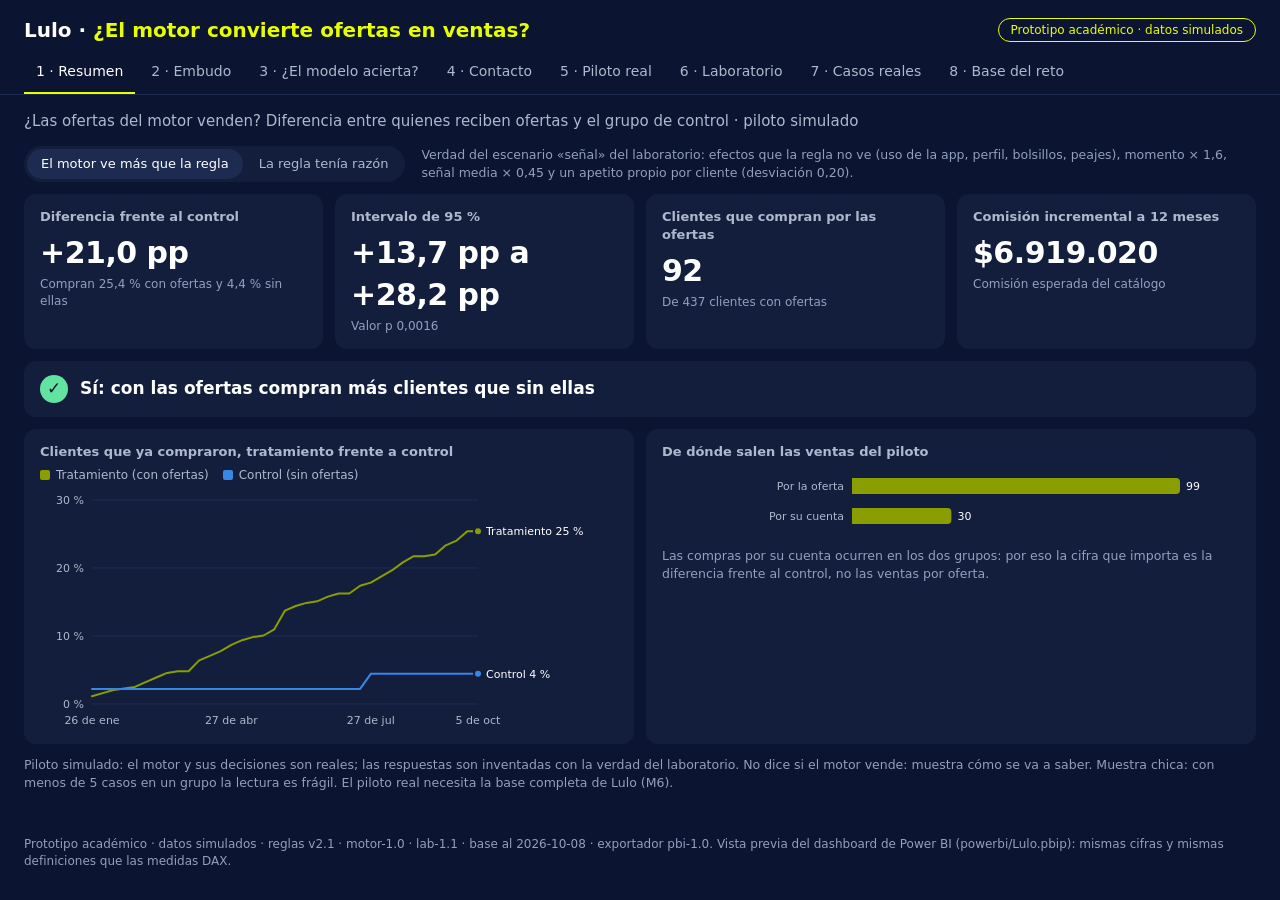
==== powerbi/vista_previa.html @ 4f6b8567 "E12: dashboard de resultados en Power BI, piloto simulado y casos reales El equipo pidió un dashboar" ====
<!doctype html>
<html lang="es">
<head>
<meta charset="utf-8">
<meta name="viewport" content="width=device-width, initial-scale=1">
<meta name="robots" content="noindex">
<title>Resultados del motor · Lulo</title>
<style>
:root{--pagina:#0B1430;--tarjeta:#131E3D;--linea:#1E2B50;--texto:#FFFFFF;--texto-2:#AFB8CC;--texto-3:#92A0BD;
--lima:#E8FF00;--bien:#62E3A0;--alerta:#FFB547;--mal:#EA6E66;--s1:#8A9E00;--s2:#3987e5;--s3:#d95926;--s4:#9085e9;--s5:#199e70;--s6:#c98500;
color-scheme:dark;font-family:'Segoe UI',system-ui,-apple-system,sans-serif}
*{box-sizing:border-box}body{margin:0;background:var(--pagina);color:var(--texto);font-size:14px;line-height:1.4}
header{display:flex;flex-wrap:wrap;gap:12px 24px;align-items:center;justify-content:space-between;padding:16px 24px 8px}
header h1{font-size:20px;margin:0;font-weight:600}header h1 b{color:var(--lima);font-weight:600}
.tag{border:1px solid var(--lima);color:var(--lima);border-radius:999px;padding:3px 12px;font-size:12px;white-space:nowrap}
nav{display:flex;gap:4px;overflow-x:auto;padding:0 24px;border-bottom:1px solid var(--linea)}
nav button{background:none;border:0;border-bottom:2px solid transparent;color:var(--texto-2);padding:10px 12px;font:inherit;cursor:pointer;white-space:nowrap}
nav button[aria-selected=true]{color:var(--texto);border-bottom-color:var(--lima)}
nav button:focus-visible,.seg button:focus-visible{outline:2px solid var(--lima);outline-offset:2px}
main{padding:16px 24px 32px;max-width:1320px;margin:0 auto}
.page{display:none}.page.on{display:block}
.sub{color:var(--texto-2);margin:0 0 14px;font-size:15px}
.fila{display:grid;gap:12px;margin-bottom:12px}
.c4{grid-template-columns:repeat(4,minmax(0,1fr))}.c2{grid-template-columns:repeat(2,minmax(0,1fr))}.c3{grid-template-columns:repeat(3,minmax(0,1fr))}
@media (max-width:900px){.c4,.c3{grid-template-columns:repeat(2,minmax(0,1fr))}.c2{grid-template-columns:1fr}}
@media (max-width:520px){.c4,.c3{grid-template-columns:1fr}main,header,nav{padding-left:16px;padding-right:16px}}
.card{background:var(--tarjeta);border-radius:12px;padding:14px 16px;min-width:0}
.card h3{margin:0 0 6px;font-size:13px;font-weight:600;color:var(--texto-2)}
.kpi .v{font-size:30px;font-weight:600;letter-spacing:-.5px}.kpi .n{color:var(--texto-3);font-size:12px;margin-top:2px}
.veredicto{display:flex;gap:12px;align-items:center;font-size:17px;font-weight:600}
.veredicto .ico{width:28px;height:28px;border-radius:50%;display:grid;place-items:center;flex:none;color:var(--pagina);font-weight:700}
.aviso{color:var(--texto-3);font-size:12.5px}
.seg{display:inline-flex;background:var(--tarjeta);border-radius:999px;padding:3px;gap:2px;flex-wrap:wrap}
.seg button{background:none;border:0;color:var(--texto-2);border-radius:999px;padding:6px 14px;font:inherit;font-size:13px;cursor:pointer}
.seg button[aria-pressed=true]{background:var(--linea);color:var(--texto)}
.ctrl{display:flex;flex-wrap:wrap;gap:10px 16px;align-items:center;margin-bottom:12px}
.ctrl .desc{color:var(--texto-3);font-size:12.5px;flex:1;min-width:240px}
svg{display:block;width:100%;height:auto;overflow:visible}
svg text{fill:var(--texto-2);font-size:11px;font-family:inherit}
.leyenda{display:flex;flex-wrap:wrap;gap:4px 14px;font-size:12px;color:var(--texto-2);margin:2px 0 6px}
.leyenda i{display:inline-block;width:10px;height:10px;border-radius:2px;margin-right:6px;vertical-align:-1px}
.tip{position:fixed;pointer-events:none;background:#0B1430;border:1px solid var(--linea);border-radius:8px;padding:8px 10px;font-size:12px;
color:var(--texto);box-shadow:0 6px 18px rgba(0,0,0,.4);z-index:10;display:none;max-width:280px}
.tip b{display:block;margin-bottom:2px}.tip span{color:var(--texto-2)}
table{width:100%;border-collapse:collapse;font-size:13px}
th{text-align:left;color:var(--texto-2);font-weight:600;border-bottom:1px solid var(--linea);padding:6px 8px;white-space:nowrap}
td{border-bottom:1px solid var(--linea);padding:7px 8px;vertical-align:top}
td.num,th.num{text-align:right;font-variant-numeric:tabular-nums;white-space:nowrap}
.tabla{overflow-x:auto}
.pill{display:inline-block;border-radius:999px;padding:1px 8px;font-size:11.5px;border:1px solid currentColor;white-space:nowrap}
.ok{color:var(--bien)}.warn{color:var(--alerta)}.bad{color:var(--mal)}.mut{color:var(--texto-3)}
a{color:#7FB2FF}
footer{color:var(--texto-3);font-size:12px;padding:0 24px 24px;max-width:1320px;margin:0 auto}
</style>
</head>
<body>
<header><h1>Lulo · <b>¿El motor convierte ofertas en ventas?</b></h1><span class="tag">Prototipo académico · datos simulados</span></header>
<nav role="tablist" id="tabs"></nav>
<main id="main"></main>
<footer id="pie"></footer>
<div class="tip" id="tip" role="status"></div>
<script>
const D = {"meta":{"etiqueta":"Prototipo académico · datos simulados","exportador":"pbi-1.0","base_sha256":"5029790b7a29889c1ff3a78ea033779cf7ee5f88c917d5a4a12b637b7fd78b8c","base_inicio":"2025-11-01","base_corte":"2026-10-08","clientes":"600","reglas":"v2.1","motor":"motor-1.0","laboratorio":"lab-1.1","piloto_desde":"2026-01-30","piloto_hasta":"2026-10-08","piloto_cada_dias":"7","semilla":"19","aviso_base":"La base es 100 % sintética y académica: sus cifras no son métricas de Lulo Bank.","aviso_piloto":"Piloto simulado: el motor y sus decisiones son reales; las respuestas son inventadas con la verdad del laboratorio. No dice si el motor vende: muestra cómo se va a saber.","lab_resumen":"Con señal que la regla no ve, el motor gana +10 % de comisión por oferta frente a la regla en las últimas 10 de 40 rondas y recorre el 91 % del camino entre el azar y el oráculo (la regla, el 58 %). Si la regla tenía razón, el motor queda a −1,0 % de ella. Con 20 variables de ruido, +10 %. Si la señal media vende más de lo que se creía, el motor logra +11 % y sin explorar +11 %. Con una columna nueva que sí predice, el motor la aprende sola y gana +0,8 % frente al mismo motor sin ese dato."},"ramos":["SOAT","Vida","Desempleo","Hogar","Mascotas","Viajes"],"colores":{"series":["#8A9E00","#3987e5","#d95926","#9085e9","#199e70","#c98500"],"pagina":"#0B1430","tarjeta":"#131E3D","linea":"#1E2B50","texto":"#FFFFFF","texto_2":"#AFB8CC","texto_3":"#92A0BD","lima":"#E8FF00","bien":"#62E3A0","alerta":"#FFB547","mal":"#EA6E66"},"escenarios":[{"id":"señal","nombre":"El motor ve más que la regla","descripcion":"Verdad del escenario «señal» del laboratorio: efectos que la regla no ve (uso de la app, perfil, bolsillos, peajes), momento × 1,6, señal media × 0,45 y un apetito propio por cliente (desviación 0,20)."},{"id":"regla correcta","nombre":"La regla tenía razón","descripcion":"Verdad igual a la regla v1.3: conversión de la campaña previa del ramo × 0,6 si la señal es media, sin momento ni apetito propio. Muestra lo que se vería si el motor no tuviera nada más que aprender."}],"piloto":{"señal":{"itt":{"n":{"tratamiento":437,"control":45},"x":{"tratamiento":111,"control":2},"conv":{"tratamiento":0.2540045766590389,"control":0.044444444444444446},"dif_pp":20.956013221459447,"ic":[13.681889547425829,28.230136895493064],"p":0.0015800698480852406,"ventas_incrementales":91.57777777777778,"comision_incremental":6919020.222222223,"mde_pp":18.581811026417405,"veredicto":"Sí: con las ofertas compran más clientes que sin ellas","muestra":"Muestra chica: con menos de 5 casos en un grupo la lectura es frágil. El piloto real necesita la base completa de Lulo (M6)."},"ofertas":{"decisiones":4309,"mostradas":3915,"vistas":968,"aceptadas":99,"ignoradas":2947,"control":394,"conv":0.10227272727272728,"p_motor":0.07219429752066116,"observado_motor":1.4166316563085612,"previa":0.09424586776859505,"frente_previa":0.08516935218678068,"alcance":0.24725415070242657},"semanas":[{"semana":"2026-01-26","tratamiento":0.011441647597254004,"control":0.022222222222222223},{"semana":"2026-02-02","tratamiento":0.016018306636155607,"control":0.022222222222222223},{"semana":"2026-02-09","tratamiento":0.020594965675057208,"control":0.022222222222222223},{"semana":"2026-02-16","tratamiento":0.02288329519450801,"control":0.022222222222222223},{"semana":"2026-02-23","tratamiento":0.02517162471395881,"control":0.022222222222222223},{"semana":"2026-03-02","tratamiento":0.032036613272311214,"control":0.022222222222222223},{"semana":"2026-03-09","tratamiento":0.038901601830663615,"control":0.022222222222222223},{"semana":"2026-03-16","tratamiento":0.04576659038901602,"control":0.022222222222222223},{"semana":"2026-03-23","tratamiento":0.04805491990846682,"control":0.022222222222222223},{"semana":"2026-03-30","tratamiento":0.04805491990846682,"control":0.022222222222222223},{"semana":"2026-04-06","tratamiento":0.06407322654462243,"control":0.022222222222222223},{"semana":"2026-04-13","tratamiento":0.07093821510297482,"control":0.022222222222222223},{"semana":"2026-04-20","tratamiento":0.07780320366132723,"control":0.022222222222222223},{"semana":"2026-04-27","tratamiento":0.08695652173913043,"control":0.022222222222222223},{"semana":"2026-05-04","tratamiento":0.09382151029748284,"control":0.022222222222222223},{"semana":"2026-05-11","tratamiento":0.09839816933638444,"control":0.022222222222222223},{"semana":"2026-05-18","tratamiento":0.10068649885583524,"control":0.022222222222222223},{"semana":"2026-05-25","tratamiento":0.10983981693363844,"control":0.022222222222222223},{"semana":"2026-06-01","tratamiento":0.13729977116704806,"control":0.022222222222222223},{"semana":"2026-06-08","tratamiento":0.14416475972540047,"control":0.022222222222222223},{"semana":"2026-06-15","tratamiento":0.14874141876430205,"control":0.022222222222222223},{"semana":"2026-06-22","tratamiento":0.15102974828375287,"control":0.022222222222222223},{"semana":"2026-06-29","tratamiento":0.15789473684210525,"control":0.022222222222222223},{"semana":"2026-07-06","tratamiento":0.16247139588100687,"control":0.022222222222222223},{"semana":"2026-07-13","tratamiento":0.16247139588100687,"control":0.022222222222222223},{"semana":"2026-07-20","tratamiento":0.17391304347826086,"control":0.022222222222222223},{"semana":"2026-07-27","tratamiento":0.17848970251716248,"control":0.044444444444444446},{"semana":"2026-08-03","tratamiento":0.18764302059496568,"control":0.044444444444444446},{"semana":"2026-08-10","tratamiento":0.19679633867276888,"control":0.044444444444444446},{"semana":"2026-08-17","tratamiento":0.20823798627002288,"control":0.044444444444444446},{"semana":"2026-08-24","tratamiento":0.21739130434782608,"control":0.044444444444444446},{"semana":"2026-08-31","tratamiento":0.21739130434782608,"control":0.044444444444444446},{"semana":"2026-09-07","tratamiento":0.21967963386727687,"control":0.044444444444444446},{"semana":"2026-09-14","tratamiento":0.2334096109839817,"control":0.044444444444444446},{"semana":"2026-09-21","tratamiento":0.2402745995423341,"control":0.044444444444444446},{"semana":"2026-09-28","tratamiento":0.2540045766590389,"control":0.044444444444444446},{"semana":"2026-10-05","tratamiento":0.2540045766590389,"control":0.044444444444444446}],"por_ramo":[{"ramo":"SOAT","vistas":46,"conv":0.10869565217391304,"previa":0.129},{"ramo":"Vida","vistas":163,"conv":0.12269938650306748,"previa":0.0923},{"ramo":"Desempleo","vistas":268,"conv":0.08208955223880597,"previa":0.0803},{"ramo":"Hogar","vistas":85,"conv":0.07058823529411765,"previa":0.0803},{"ramo":"Mascotas","vistas":150,"conv":0.12666666666666668,"previa":0.1058},{"ramo":"Viajes","vistas":256,"conv":0.10546875,"previa":0.1017}],"tramos":[{"tramo":"menos de 6 %","vistas":430,"p_motor":0.05194409302325581,"conv":0.05116279069767442},{"tramo":"6 a 8 %","vistas":161,"p_motor":0.07193472049689441,"conv":0.09937888198757763},{"tramo":"8 a 10 %","vistas":266,"p_motor":0.0851492857142857,"conv":0.13909774436090225},{"tramo":"10 a 13 %","vistas":86,"p_motor":0.11531093023255815,"conv":0.18604651162790697},{"tramo":"13 % o más","vistas":25,"p_motor":0.1360072,"conv":0.32}],"momento":[{"momento":"con evento reciente","vistas":558,"p_motor":0.08126530465949822,"conv":0.1039426523297491},{"momento":"sin evento reciente","vistas":410,"p_motor":0.05984887804878049,"conv":0.1}],"resultados":[{"resultado":"aceptada","n":99},{"resultado":"rechazada","n":869},{"resultado":"ignorada","n":2947},{"resultado":"control","n":394}],"coinciden_regla":0.9958226966813646,"motor_frente_regla":-0.001076936784924487,"ventas":{"oferta":99,"por su cuenta":30},"inicio":"2026-01-30"},"regla correcta":{"itt":{"n":{"tratamiento":437,"control":45},"x":{"tratamiento":85,"control":2},"conv":{"tratamiento":0.1945080091533181,"control":0.044444444444444446},"dif_pp":15.006356470887363,"ic":[7.933276727428897,22.079436214345833],"p":0.01269449129838873,"ventas_incrementales":65.57777777777778,"comision_incremental":4913935.222222222,"mde_pp":16.869173631468843,"veredicto":"Sí: con las ofertas compran más clientes que sin ellas","muestra":"Muestra chica: con menos de 5 casos en un grupo la lectura es frágil. El piloto real necesita la base completa de Lulo (M6)."},"ofertas":{"decisiones":4403,"mostradas":4009,"vistas":987,"aceptadas":70,"ignoradas":3022,"control":394,"conv":0.07092198581560284,"p_motor":0.07220183383991895,"observado_motor":0.9822740233003818,"previa":0.09430678824721378,"frente_previa":-0.24796520872188454,"alcance":0.24619605886754803},"semanas":[{"semana":"2026-01-26","tratamiento":0.006864988558352402,"control":0.022222222222222223},{"semana":"2026-02-02","tratamiento":0.011441647597254004,"control":0.022222222222222223},{"semana":"2026-02-09","tratamiento":0.016018306636155607,"control":0.022222222222222223},{"semana":"2026-02-16","tratamiento":0.018306636155606407,"control":0.022222222222222223},{"semana":"2026-02-23","tratamiento":0.020594965675057208,"control":0.022222222222222223},{"semana":"2026-03-02","tratamiento":0.02288329519450801,"control":0.022222222222222223},{"semana":"2026-03-09","tratamiento":0.029748283752860413,"control":0.022222222222222223},{"semana":"2026-03-16","tratamiento":0.036613272311212815,"control":0.022222222222222223},{"semana":"2026-03-23","tratamiento":0.038901601830663615,"control":0.022222222222222223},{"semana":"2026-03-30","tratamiento":0.038901601830663615,"control":0.022222222222222223},{"semana":"2026-04-06","tratamiento":0.05263157894736842,"control":0.022222222222222223},{"semana":"2026-04-13","tratamiento":0.057208237986270026,"control":0.022222222222222223},{"semana":"2026-04-20","tratamiento":0.059496567505720827,"control":0.022222222222222223},{"semana":"2026-04-27","tratamiento":0.06407322654462243,"control":0.022222222222222223},{"semana":"2026-05-04","tratamiento":0.06864988558352403,"control":0.022222222222222223},{"semana":"2026-05-11","tratamiento":0.07322654462242563,"control":0.022222222222222223},{"semana":"2026-05-18","tratamiento":0.07780320366132723,"control":0.022222222222222223},{"semana":"2026-05-25","tratamiento":0.08237986270022883,"control":0.022222222222222223},{"semana":"2026-06-01","tratamiento":0.10068649885583524,"control":0.022222222222222223},{"semana":"2026-06-08","tratamiento":0.10755148741418764,"control":0.022222222222222223},{"semana":"2026-06-15","tratamiento":0.10755148741418764,"control":0.022222222222222223},{"semana":"2026-06-22","tratamiento":0.10755148741418764,"control":0.022222222222222223},{"semana":"2026-06-29","tratamiento":0.11212814645308924,"control":0.022222222222222223},{"semana":"2026-07-06","tratamiento":0.11670480549199085,"control":0.022222222222222223},{"semana":"2026-07-13","tratamiento":0.11899313501144165,"control":0.022222222222222223},{"semana":"2026-07-20","tratamiento":0.12585812356979406,"control":0.022222222222222223},{"semana":"2026-07-27","tratamiento":0.13272311212814644,"control":0.044444444444444446},{"semana":"2026-08-03","tratamiento":0.13958810068649885,"control":0.044444444444444446},{"semana":"2026-08-10","tratamiento":0.14645308924485126,"control":0.044444444444444446},{"semana":"2026-08-17","tratamiento":0.15102974828375287,"control":0.044444444444444446},{"semana":"2026-08-24","tratamiento":0.16247139588100687,"control":0.044444444444444446},{"semana":"2026-08-31","tratamiento":0.16247139588100687,"control":0.044444444444444446},{"semana":"2026-09-07","tratamiento":0.16475972540045766,"control":0.044444444444444446},{"semana":"2026-09-14","tratamiento":0.17162471395881007,"control":0.044444444444444446},{"semana":"2026-09-21","tratamiento":0.17848970251716248,"control":0.044444444444444446},{"semana":"2026-09-28","tratamiento":0.1945080091533181,"control":0.044444444444444446},{"semana":"2026-10-05","tratamiento":0.1945080091533181,"control":0.044444444444444446}],"por_ramo":[{"ramo":"SOAT","vistas":48,"conv":0.041666666666666664,"previa":0.129},{"ramo":"Vida","vistas":166,"conv":0.0963855421686747,"previa":0.0923},{"ramo":"Desempleo","vistas":272,"conv":0.04779411764705882,"previa":0.0803},{"ramo":"Hogar","vistas":87,"conv":0.05747126436781609,"previa":0.0803},{"ramo":"Mascotas","vistas":155,"conv":0.07741935483870968,"previa":0.1058},{"ramo":"Viajes","vistas":259,"conv":0.08494208494208494,"previa":0.1017}],"tramos":[{"tramo":"menos de 6 %","vistas":440,"p_motor":0.05189643181818182,"conv":0.06363636363636363},{"tramo":"6 a 8 %","vistas":160,"p_motor":0.0723124375,"conv":0.075},{"tramo":"8 a 10 %","vistas":275,"p_motor":0.08507425454545454,"conv":0.06545454545454546},{"tramo":"10 a 13 %","vistas":88,"p_motor":0.11569988636363636,"conv":0.07954545454545454},{"tramo":"13 % o más","vistas":24,"p_motor":0.13674083333333334,"conv":0.20833333333333334}],"momento":[{"momento":"con evento reciente","vistas":567,"p_motor":0.08113382716049382,"conv":0.0582010582010582},{"momento":"sin evento reciente","vistas":420,"p_motor":0.060143642857142854,"conv":0.0880952380952381}],"resultados":[{"resultado":"aceptada","n":70},{"resultado":"rechazada","n":917},{"resultado":"ignorada","n":3022},{"resultado":"control","n":394}],"coinciden_regla":0.9959118782648194,"motor_frente_regla":-0.00259315537353344,"ventas":{"oferta":70,"por su cuenta":30},"inicio":"2026-01-30"}},"plan":{"clientes":600,"autorizan":516,"ofertas":402,"control":40,"ventas_esperadas":8.992203,"comision_esperada":722740.0,"p_media":0.07510201492537313,"resultados":[{"resultado":"Se muestra (push)","n":219},{"resultado":"Se muestra como banner","n":183},{"resultado":"Sin autorización de datos","n":84},{"resultado":"Nada que ofrecer","n":74},{"resultado":"Grupo de control: no se muestra","n":40}],"motivos":[{"motivo":"Tope de contactos","n":160},{"motivo":"Contacto 3 de 4 en 30 días","n":61},{"motivo":"Contacto 1 de 4 en 30 días","n":60},{"motivo":"Contacto 2 de 4 en 30 días","n":54},{"motivo":"Contacto 4 de 4 en 30 días","n":44},{"motivo":"Fatiga","n":23}],"backtest":{"evaluaciones":"21600","ofertas":"4168","push":"4160","banner":"8","control":"394","clientes_alcanzados":"437","max_push_30d":"4","violaciones":"0","desde":"2026-01-30","hasta":"2026-10-08","cada_dias":"7"},"invariantes":[{"invariante":"Nadie sin autorización de datos recibe una oferta","violaciones":"0","fuente":"backtest: python -m lulo_app.core backtest"},{"invariante":"Solo se muestra lo que las compuertas permiten ofrecer","violaciones":"0","fuente":"backtest: python -m lulo_app.core backtest"},{"invariante":"Nadie recibe un ramo para el que no es elegible","violaciones":"0","fuente":"backtest: python -m lulo_app.core backtest"},{"invariante":"Nadie recibe un ramo que ya tiene con Lulo","violaciones":"0","fuente":"backtest: python -m lulo_app.core backtest"},{"invariante":"Entre dos push pasan al menos 7 días","violaciones":"0","fuente":"backtest: python -m lulo_app.core backtest"},{"invariante":"Nadie recibe más push que su tope en 30 días","violaciones":"0","fuente":"backtest: python -m lulo_app.core backtest"},{"invariante":"El mismo ramo no se repite antes de 30 días","violaciones":"0","fuente":"backtest: python -m lulo_app.core backtest"},{"invariante":"El grupo de control nunca ve una oferta","violaciones":"0","fuente":"piloto simulado: decisiones del motor"}],"violaciones":0},"m6":[{"ramo":"SOAT","base":0.129,"n20":2871,"n50":510,"n100":147},{"ramo":"Vida","base":0.0923,"n20":4201,"n50":752,"n100":219},{"ramo":"Desempleo","base":0.0803,"n20":4900,"n50":879,"n100":257},{"ramo":"Hogar","base":0.0803,"n20":4900,"n50":879,"n100":257},{"ramo":"Mascotas","base":0.1058,"n20":3605,"n50":643,"n100":187},{"ramo":"Viajes","base":0.1017,"n20":3769,"n50":673,"n100":196}],"lab":{"señal":{"descripcion":"La verdad tiene efectos que la regla no ve (rasgos, momento, señal media más débil).","series":[{"nombre":"Motor bayesiano v2.0","valores":[8377.4,8512.6,8624.6,8515.0,8531.3,8631.8,8716.2,8769.3,8886.5,8770.7,8781.4,8785.8,8694.9,8929.6,8785.7,8843.0,8816.6,8780.0,8724.8,8761.7,8940.1,8716.6,8846.4,8730.1,8890.1,8796.7,8676.9,8676.3,8756.5,8912.5,8747.1,8863.2,8729.6,8808.4,8858.9,8774.4,8821.0,8798.8,8839.9,8922.7]},{"nombre":"Regla v1.3","valores":[7863.5,7978.2,8037.6,8015.7,8082.4,7945.2,8037.9,8013.0,7995.7,7926.6,8009.2,7957.7,7876.8,8067.3,7917.6,7847.6,7920.8,7986.8,8039.5,7950.0,8055.2,7930.3,7960.7,7996.7,8077.6,7968.6,7993.0,7855.2,8010.3,8120.2,8061.1,8076.5,7922.0,7926.5,8083.3,7987.0,7929.0,7971.9,8024.8,8055.4]},{"nombre":"Oráculo (conoce la verdad)","valores":[8964.9,9017.2,9038.8,9054.8,9085.7,9052.8,9112.4,9078.0,9102.5,8975.6,9018.9,9075.8,8970.7,9132.5,8979.4,8978.4,8996.1,8970.8,9081.2,8991.6,9111.9,8954.3,9049.5,9006.2,9138.7,9058.8,8993.1,8985.7,9056.6,9170.4,9070.2,9135.0,8951.2,9000.6,9119.3,9035.7,8978.1,9004.2,9044.3,9092.9]},{"nombre":"Al azar","valores":[6382.4,6758.8,6289.9,6651.2,6697.0,6522.0,6138.7,6220.0,6676.1,6675.9,6348.5,6749.3,6616.1,6815.1,6245.3,6659.5,6343.5,6392.8,6586.3,6514.3,6590.6,6477.6,6242.2,6431.9,6849.5,6666.8,6603.6,6613.1,6606.9,6472.5,6898.0,6324.6,6706.3,6828.3,6402.3,6445.2,6525.0,6546.6,6618.1,6610.5]},{"nombre":"Motor sin explorar","valores":[8428.1,8495.0,8690.0,8595.6,8571.7,8714.3,8745.6,8833.1,8886.3,8818.8,8817.9,8868.7,8724.2,8959.8,8752.5,8747.3,8771.7,8704.7,8742.8,8780.6,8943.1,8749.1,8860.9,8817.5,8927.8,8822.2,8718.6,8737.6,8767.3,8929.3,8814.8,8891.0,8722.9,8834.1,8899.0,8792.3,8827.2,8853.5,8828.2,8939.8]}],"calibracion":[{"nombre":"motor","valores":[0.05511,0.04769,0.04905,0.04762,0.04565,0.04254,0.04198,0.03966,0.0391,0.03853,0.03975,0.03787,0.0397,0.03715,0.03569,0.03561,0.03541,0.03327,0.03567,0.03482,0.03272,0.03432,0.03315,0.03249,0.03225,0.03203,0.03174,0.032,0.03112,0.03165,0.03187,0.03258,0.03158,0.03105,0.02996,0.03052,0.0312,0.03082,0.03084,0.03094]},{"nombre":"regla","valores":[0.05599,0.05817,0.05767,0.05769,0.05796,0.05751,0.05861,0.05782,0.05788,0.05734,0.05742,0.05768,0.05795,0.05813,0.05747,0.05643,0.05785,0.05583,0.05786,0.05719,0.05797,0.05719,0.05675,0.05702,0.05873,0.05837,0.05696,0.05746,0.05735,0.05785,0.05772,0.05762,0.05735,0.05581,0.05813,0.0568,0.05764,0.05738,0.05667,0.05865]}],"pesos":[{"efecto":"Todos los ramos · Abre notificaciones","aprendido":0.1002,"verdad":0.12},{"efecto":"Todos los ramos · Sesiones en la app","aprendido":0.0475,"verdad":0.08},{"efecto":"Desempleo · Crédito activo","aprendido":0.1014,"verdad":0.3},{"efecto":"Viajes · Abonos al bolsillo viajes","aprendido":0.1223,"verdad":0.3},{"efecto":"Vida · Rango de edad","aprendido":0.0746,"verdad":0.2},{"efecto":"Mascotas · Abonos al bolsillo mascotas","aprendido":0.1181,"verdad":0.25},{"efecto":"SOAT · Movimientos recientes: peajes","aprendido":0.0641,"verdad":0.2},{"efecto":"Hogar · Saldo promedio","aprendido":0.041,"verdad":0.15},{"efecto":"Vida · señal media","aprendido":-0.3221,"verdad":-0.3893},{"efecto":"Desempleo · señal media","aprendido":-0.5813,"verdad":-0.3673},{"efecto":"SOAT · momento","aprendido":0.2985,"verdad":0.2909},{"efecto":"Vida · momento","aprendido":0.2044,"verdad":0.265}],"tau":[{"ronda":5,"tau":0.0,"lo":0.0,"hi":0.24,"verdad":0.2},{"ronda":10,"tau":0.16,"lo":0.0,"hi":0.26,"verdad":0.2},{"ronda":15,"tau":0.12,"lo":0.0,"hi":0.2,"verdad":0.2},{"ronda":20,"tau":0.18,"lo":0.1,"hi":0.22,"verdad":0.2},{"ronda":25,"tau":0.16,"lo":0.1,"hi":0.2,"verdad":0.2},{"ronda":30,"tau":0.14,"lo":0.1,"hi":0.2,"verdad":0.2},{"ronda":35,"tau":0.14,"lo":0.1,"hi":0.18,"verdad":0.2}],"resumen":{"motor_frente_a_regla":0.1015,"motor_del_techo":0.9075,"regla_del_techo":0.5762}},"regla correcta":{"descripcion":"La verdad es exactamente la regla v1.3: el motor no debería empeorar.","series":[{"nombre":"Motor bayesiano v2.0","valores":[5758.4,5737.3,5708.4,5884.0,5839.4,5831.2,5835.6,5804.0,5818.6,5848.5,5796.5,5831.2,5821.1,5819.8,5826.7,5757.4,5784.0,5763.2,5800.8,5842.5,5851.6,5848.4,5867.4,5885.1,5880.9,5860.8,5822.6,5799.8,5850.5,5836.8,5842.7,5857.8,5877.3,5864.5,5862.9,5861.8,5867.4,5854.7,5848.8,5869.8]},{"nombre":"Regla v1.3","valores":[5921.2,5921.2,5921.2,5921.2,5921.2,5921.2,5921.2,5921.2,5921.2,5921.2,5921.2,5921.2,5921.2,5921.2,5921.2,5921.2,5921.2,5921.2,5921.2,5921.2,5921.2,5921.2,5921.2,5921.2,5921.2,5921.2,5921.2,5921.2,5921.2,5921.2,5921.2,5921.2,5921.2,5921.2,5921.2,5921.2,5921.2,5921.2,5921.2,5921.2]},{"nombre":"Oráculo (conoce la verdad)","valores":[5921.2,5921.2,5921.2,5921.2,5921.2,5921.2,5921.2,5921.2,5921.2,5921.2,5921.2,5921.2,5921.2,5921.2,5921.2,5921.2,5921.2,5921.2,5921.2,5921.2,5921.2,5921.2,5921.2,5921.2,5921.2,5921.2,5921.2,5921.2,5921.2,5921.2,5921.2,5921.2,5921.2,5921.2,5921.2,5921.2,5921.2,5921.2,5921.2,5921.2]},{"nombre":"Al azar","valores":[4609.7,4626.3,4652.4,4628.2,4604.0,4606.1,4653.3,4612.8,4557.9,4553.0,4668.7,4685.3,4711.8,4761.8,4459.1,4570.7,4475.2,4550.9,4628.0,4582.9,4717.3,4676.3,4667.2,4518.3,4609.8,4727.5,4685.2,4555.4,4500.3,4704.5,4596.0,4633.5,4513.9,4625.1,4742.5,4705.8,4641.1,4661.7,4736.2,4662.1]},{"nombre":"Motor sin explorar","valores":[5827.8,5734.4,5739.6,5911.5,5873.6,5845.1,5877.6,5859.7,5859.3,5867.8,5838.1,5888.4,5834.4,5819.5,5858.1,5819.1,5828.2,5840.9,5835.0,5871.8,5884.2,5869.6,5896.6,5903.0,5894.4,5886.0,5857.4,5804.1,5852.2,5838.3,5857.8,5862.1,5871.2,5888.5,5873.1,5888.1,5871.8,5876.1,5845.7,5866.0]}],"calibracion":[{"nombre":"motor","valores":[0.01407,0.0239,0.02816,0.02721,0.02946,0.022,0.02258,0.02214,0.02282,0.02384,0.0233,0.02429,0.02408,0.02272,0.02233,0.02275,0.02338,0.02416,0.02419,0.02302,0.02264,0.02065,0.02127,0.02021,0.01973,0.02014,0.01927,0.01907,0.01975,0.01989,0.02011,0.01952,0.01846,0.01844,0.01852,0.01859,0.01864,0.01872,0.01827,0.01751]},{"nombre":"regla","valores":[0.0,0.0,0.0,0.0,0.0,0.0,0.0,0.0,0.0,0.0,0.0,0.0,0.0,0.0,0.0,0.0,0.0,0.0,0.0,0.0,0.0,0.0,0.0,0.0,0.0,0.0,0.0,0.0,0.0,0.0,0.0,0.0,0.0,0.0,0.0,0.0,0.0,0.0,0.0,0.0]}],"pesos":[{"efecto":"Todos los ramos · Abre notificaciones","aprendido":0.0024,"verdad":0.0},{"efecto":"Todos los ramos · Sesiones en la app","aprendido":-0.0031,"verdad":0.0},{"efecto":"Desempleo · Crédito activo","aprendido":0.0024,"verdad":0.0},{"efecto":"Viajes · Abonos al bolsillo viajes","aprendido":-0.003,"verdad":0.0},{"efecto":"Vida · Rango de edad","aprendido":0.0114,"verdad":0.0},{"efecto":"Mascotas · Abonos al bolsillo mascotas","aprendido":0.0062,"verdad":0.0},{"efecto":"SOAT · Movimientos recientes: peajes","aprendido":-0.01,"verdad":0.0},{"efecto":"Hogar · Saldo promedio","aprendido":-0.0069,"verdad":0.0},{"efecto":"Vida · señal media","aprendido":-0.2988,"verdad":-0.2681},{"efecto":"Desempleo · señal media","aprendido":-0.2017,"verdad":-0.2597},{"efecto":"SOAT · momento","aprendido":-0.0389,"verdad":0.0},{"efecto":"Vida · momento","aprendido":0.1696,"verdad":0.0}],"tau":[{"ronda":5,"tau":0.0,"lo":0.0,"hi":0.3,"verdad":0.0},{"ronda":10,"tau":0.0,"lo":0.0,"hi":0.18,"verdad":0.0},{"ronda":15,"tau":0.0,"lo":0.0,"hi":0.1,"verdad":0.0},{"ronda":20,"tau":0.0,"lo":0.0,"hi":0.08,"verdad":0.0},{"ronda":25,"tau":0.0,"lo":0.0,"hi":0.08,"verdad":0.0},{"ronda":30,"tau":0.0,"lo":0.0,"hi":0.06,"verdad":0.0},{"ronda":35,"tau":0.0,"lo":0.0,"hi":0.06,"verdad":0.0}],"resumen":{"motor_frente_a_regla":-0.0102,"motor_del_techo":0.9524,"regla_del_techo":1.0}},"ruido":{"descripcion":"Como «señal», más 20 variables de puro ruido: el motor no debería confundirse.","series":[{"nombre":"Motor bayesiano v2.0","valores":[8346.9,8443.3,8487.8,8521.5,8645.3,8646.3,8796.1,8819.3,8842.4,8763.9,8670.2,8770.9,8707.5,8952.6,8739.2,8750.2,8739.8,8656.9,8729.8,8720.6,8956.1,8701.6,8815.3,8765.4,8908.1,8831.3,8777.8,8740.6,8774.1,8994.2,8844.3,8929.1,8735.2,8801.2,8932.8,8804.1,8783.6,8767.8,8842.2,8944.0]},{"nombre":"Regla v1.3","valores":[7863.5,7978.2,8037.6,8015.7,8082.4,7945.2,8037.9,8013.0,7995.7,7926.6,8009.2,7957.7,7876.8,8067.3,7917.6,7847.6,7920.8,7986.8,8039.5,7950.0,8055.2,7930.3,7960.7,7996.7,8077.6,7968.6,7993.0,7855.2,8010.3,8120.2,8061.1,8076.5,7922.0,7926.5,8083.3,7987.0,7929.0,7971.9,8024.8,8055.4]},{"nombre":"Oráculo (conoce la verdad)","valores":[8964.9,9017.2,9038.8,9054.8,9085.7,9052.8,9112.4,9078.0,9102.5,8975.6,9018.9,9075.8,8970.7,9132.5,8979.4,8978.4,8996.1,8970.8,9081.2,8991.6,9111.9,8954.3,9049.5,9006.2,9138.7,9058.8,8993.1,8985.7,9056.6,9170.4,9070.2,9135.0,8951.2,9000.6,9119.3,9035.7,8978.1,9004.2,9044.3,9092.9]},{"nombre":"Al azar","valores":[6382.4,6758.8,6289.9,6651.2,6697.0,6522.0,6138.7,6220.0,6676.1,6675.9,6348.5,6749.3,6616.1,6815.1,6245.3,6659.5,6343.5,6392.8,6586.3,6514.3,6590.6,6477.6,6242.2,6431.9,6849.5,6666.8,6603.6,6613.1,6606.9,6472.5,6898.0,6324.6,6706.3,6828.3,6402.3,6445.2,6525.0,6546.6,6618.1,6610.5]},{"nombre":"Motor sin explorar","valores":[8428.1,8513.0,8571.7,8474.4,8635.9,8655.7,8845.9,8787.4,8928.5,8845.8,8755.2,8817.3,8769.6,8943.4,8725.4,8763.1,8774.7,8690.8,8808.8,8735.8,8980.4,8700.2,8853.4,8766.1,8976.3,8839.0,8779.8,8745.3,8812.2,8977.3,8831.1,8901.1,8753.4,8831.7,8922.3,8843.7,8807.5,8833.7,8842.2,8949.1]}],"calibracion":[{"nombre":"motor","valores":[0.05511,0.05042,0.04842,0.05036,0.04847,0.0445,0.04252,0.04007,0.03929,0.03868,0.03954,0.03781,0.0393,0.03797,0.03646,0.03584,0.03594,0.03536,0.03655,0.03619,0.03503,0.03559,0.03548,0.03403,0.03442,0.03421,0.03508,0.03486,0.03382,0.03387,0.03419,0.03422,0.03347,0.03274,0.0328,0.03327,0.03333,0.03302,0.03389,0.03341]},{"nombre":"regla","valores":[0.05599,0.05817,0.05767,0.05769,0.05796,0.05751,0.05861,0.05782,0.05788,0.05734,0.05742,0.05768,0.05795,0.05813,0.05747,0.05643,0.05785,0.05583,0.05786,0.05719,0.05797,0.05719,0.05675,0.05702,0.05873,0.05837,0.05696,0.05746,0.05735,0.05785,0.05772,0.05762,0.05735,0.05581,0.05813,0.0568,0.05764,0.05738,0.05667,0.05865]}],"pesos":[{"efecto":"Todos los ramos · Abre notificaciones","aprendido":0.0944,"verdad":0.12},{"efecto":"Todos los ramos · Sesiones en la app","aprendido":0.0498,"verdad":0.08},{"efecto":"Desempleo · Crédito activo","aprendido":0.0858,"verdad":0.3},{"efecto":"Viajes · Abonos al bolsillo viajes","aprendido":0.1146,"verdad":0.3},{"efecto":"Vida · Rango de edad","aprendido":0.0587,"verdad":0.2},{"efecto":"Mascotas · Abonos al bolsillo mascotas","aprendido":0.1222,"verdad":0.25},{"efecto":"SOAT · Movimientos recientes: peajes","aprendido":0.0538,"verdad":0.2},{"efecto":"Hogar · Saldo promedio","aprendido":0.0268,"verdad":0.15},{"efecto":"Vida · señal media","aprendido":-0.3425,"verdad":-0.3893},{"efecto":"Desempleo · señal media","aprendido":-0.6055,"verdad":-0.3673},{"efecto":"SOAT · momento","aprendido":0.2992,"verdad":0.2909},{"efecto":"Vida · momento","aprendido":0.222,"verdad":0.265}],"tau":[{"ronda":5,"tau":0.0,"lo":0.0,"hi":0.24,"verdad":0.2},{"ronda":10,"tau":0.1,"lo":0.0,"hi":0.22,"verdad":0.2},{"ronda":15,"tau":0.0,"lo":0.0,"hi":0.14,"verdad":0.2},{"ronda":20,"tau":0.06,"lo":0.0,"hi":0.16,"verdad":0.2},{"ronda":25,"tau":0.04,"lo":0.0,"hi":0.12,"verdad":0.2},{"ronda":30,"tau":0.06,"lo":0.0,"hi":0.12,"verdad":0.2},{"ronda":35,"tau":0.08,"lo":0.0,"hi":0.14,"verdad":0.2}],"resumen":{"motor_frente_a_regla":0.1043,"motor_del_techo":0.9165,"regla_del_techo":0.5762}},"oportunidad oculta":{"descripcion":"Como «señal», pero la señal media vende tanto como la fuerte: hay que explorar para verlo.","series":[{"nombre":"Motor bayesiano v2.0","valores":[10568.4,10796.6,10719.4,10739.2,10954.4,10887.6,11000.4,10865.9,11082.9,10880.3,10740.2,10860.8,10920.9,11183.0,11009.6,10996.9,11070.0,10966.2,11028.8,11024.4,11185.2,11087.9,11177.6,11016.4,11238.0,11180.6,11026.5,11079.3,11151.1,11188.7,11108.5,11104.4,11031.6,11116.4,11185.7,11162.2,11077.6,11026.3,11113.0,11212.1]},{"nombre":"Regla v1.3","valores":[9920.8,10034.4,10074.4,10067.3,10144.6,9974.9,10087.5,10036.5,10057.9,9963.1,10059.1,9984.6,9932.2,10156.1,9949.8,9900.5,9958.8,10018.8,10096.9,9995.8,10135.4,10005.0,10028.5,10024.9,10147.1,10007.2,10035.0,9886.1,10085.9,10194.2,10137.2,10140.8,9973.2,9977.0,10131.0,10052.5,9958.6,10000.6,10078.5,10106.0]},{"nombre":"Oráculo (conoce la verdad)","valores":[11337.8,11342.7,11353.5,11300.5,11451.6,11288.0,11392.3,11318.4,11438.0,11243.2,11260.4,11340.3,11259.6,11504.5,11307.3,11301.7,11282.0,11240.6,11392.1,11265.6,11419.5,11320.6,11388.7,11231.2,11443.7,11348.1,11263.7,11320.7,11379.6,11467.8,11417.7,11433.4,11246.0,11339.2,11435.0,11355.7,11282.6,11278.7,11345.6,11429.6]},{"nombre":"Al azar","valores":[8686.1,9040.1,8595.5,9010.5,9088.7,8751.3,8366.4,8531.0,8909.5,8977.6,8663.1,9007.0,8858.7,9154.4,8686.3,8942.9,8703.4,8713.1,8876.6,8891.7,8966.1,8740.9,8515.3,8663.6,9099.0,8970.6,8903.2,8956.6,8821.0,8832.5,9164.5,8697.9,8927.2,9050.6,8673.5,8755.3,8870.1,8805.3,8909.9,9012.4]},{"nombre":"Motor sin explorar","valores":[10568.9,10812.9,10900.2,10755.8,11072.2,10946.4,11121.1,10982.6,11180.4,10970.6,10759.1,10903.5,10950.5,11182.9,11035.6,11000.2,11044.3,10959.9,11189.6,11062.8,11213.5,11123.3,11213.3,11065.5,11254.1,11170.9,11058.0,11061.9,11143.1,11255.4,11156.3,11201.2,10974.3,11189.4,11190.0,11134.8,11124.9,11055.1,11103.4,11202.4]}],"calibracion":[{"nombre":"motor","valores":[0.07527,0.06527,0.06608,0.05895,0.05855,0.05569,0.05411,0.0516,0.0532,0.05224,0.05428,0.05259,0.04923,0.04994,0.04801,0.04865,0.04496,0.04472,0.04551,0.04434,0.0444,0.04415,0.0441,0.04316,0.04256,0.04159,0.04196,0.04071,0.03995,0.03919,0.04026,0.03891,0.0377,0.03709,0.0371,0.03777,0.03785,0.03819,0.03852,0.03772]},{"nombre":"regla","valores":[0.07854,0.08137,0.08069,0.08051,0.08147,0.0803,0.08109,0.07996,0.08022,0.0797,0.0795,0.07992,0.08099,0.08169,0.07999,0.07901,0.08078,0.07854,0.08092,0.07993,0.08086,0.08087,0.07992,0.07956,0.08162,0.08149,0.0803,0.08043,0.0796,0.081,0.0805,0.08061,0.08022,0.07887,0.08091,0.08014,0.08056,0.0796,0.07971,0.08204]}],"pesos":[{"efecto":"Todos los ramos · Abre notificaciones","aprendido":0.0775,"verdad":0.12},{"efecto":"Todos los ramos · Sesiones en la app","aprendido":0.059,"verdad":0.08},{"efecto":"Desempleo · Crédito activo","aprendido":0.0687,"verdad":0.3},{"efecto":"Viajes · Abonos al bolsillo viajes","aprendido":0.1189,"verdad":0.3},{"efecto":"Vida · Rango de edad","aprendido":0.0565,"verdad":0.2},{"efecto":"Mascotas · Abonos al bolsillo mascotas","aprendido":0.1205,"verdad":0.25},{"efecto":"SOAT · Movimientos recientes: peajes","aprendido":0.1133,"verdad":0.2},{"efecto":"Hogar · Saldo promedio","aprendido":0.0479,"verdad":0.15},{"efecto":"Vida · señal media","aprendido":-0.1116,"verdad":0.0},{"efecto":"Desempleo · señal media","aprendido":-0.3833,"verdad":0.0},{"efecto":"SOAT · momento","aprendido":0.4117,"verdad":0.2909},{"efecto":"Vida · momento","aprendido":0.2212,"verdad":0.265}],"tau":[{"ronda":5,"tau":0.26,"lo":0.0,"hi":0.4,"verdad":0.2},{"ronda":10,"tau":0.22,"lo":0.1,"hi":0.3,"verdad":0.2},{"ronda":15,"tau":0.16,"lo":0.0,"hi":0.22,"verdad":0.2},{"ronda":20,"tau":0.18,"lo":0.12,"hi":0.24,"verdad":0.2},{"ronda":25,"tau":0.18,"lo":0.12,"hi":0.22,"verdad":0.2},{"ronda":30,"tau":0.16,"lo":0.1,"hi":0.2,"verdad":0.2},{"ronda":35,"tau":0.14,"lo":0.12,"hi":0.18,"verdad":0.2}],"resumen":{"motor_frente_a_regla":0.1052,"motor_del_techo":0.9018,"regla_del_techo":0.4733}},"dato nuevo":{"descripcion":"Como «señal», más una columna que la base no trae y que sí mueve la aceptación (sobre todo de Vida).","series":[{"nombre":"Motor bayesiano v2.0","valores":[8674.7,8931.4,8996.7,8885.6,8949.9,8897.5,9134.0,9031.8,9049.3,9111.0,9116.3,9252.9,9147.6,9307.3,9136.9,9161.0,9168.8,9161.7,9224.7,9191.0,9453.6,9221.9,9215.5,9136.4,9381.9,9242.4,9219.2,9187.1,9249.6,9355.6,9287.7,9325.8,9105.0,9205.7,9366.6,9253.9,9165.9,9268.6,9262.0,9316.4]},{"nombre":"Regla v1.3","valores":[8310.0,8452.0,8515.0,8497.6,8613.3,8413.4,8505.3,8439.1,8502.6,8397.9,8481.4,8473.4,8349.2,8563.8,8384.6,8337.1,8399.3,8504.3,8584.9,8385.7,8606.8,8426.9,8428.6,8453.2,8585.3,8452.5,8529.2,8396.7,8503.9,8612.9,8590.7,8579.0,8372.6,8430.7,8562.4,8479.4,8381.2,8446.0,8536.5,8505.7]},{"nombre":"Oráculo (conoce la verdad)","valores":[9326.3,9461.3,9441.1,9465.4,9547.5,9421.8,9506.4,9443.0,9533.1,9341.2,9397.2,9509.4,9355.1,9560.7,9366.5,9393.1,9412.0,9444.2,9561.6,9364.8,9582.9,9387.5,9425.9,9377.1,9575.2,9465.2,9478.1,9447.7,9477.7,9593.3,9542.6,9560.5,9330.1,9423.3,9547.3,9462.7,9354.4,9409.2,9469.4,9481.4]},{"nombre":"Al azar","valores":[6489.2,7057.4,6488.9,6966.1,6947.6,6919.3,6411.8,6497.8,6983.4,6876.6,6747.0,7080.6,6976.4,7173.3,6712.5,7011.8,6540.6,6768.2,6817.2,6846.3,7026.2,6879.6,6481.0,6816.3,7079.2,6986.7,6940.1,6975.3,6747.1,6784.3,7218.4,6565.5,7087.3,7106.0,6642.5,6751.2,6942.3,6783.8,6967.3,6972.9]},{"nombre":"Motor sin explorar","valores":[8729.3,8924.8,8796.7,8759.6,8956.6,9027.4,9167.3,9183.2,9216.3,9133.2,9208.5,9314.6,9157.0,9379.6,9189.6,9201.8,9203.4,9190.2,9384.1,9205.0,9448.2,9210.1,9269.4,9213.7,9410.4,9268.5,9309.0,9240.6,9303.2,9367.3,9329.0,9379.7,9147.8,9260.2,9401.0,9278.2,9190.4,9270.6,9276.1,9311.8]},{"nombre":"Motor sin el dato nuevo","valores":[8708.0,8928.2,8869.8,8710.9,8949.0,8962.2,9127.7,9032.3,9228.0,8935.4,9114.6,9137.6,9011.1,9276.2,9108.0,9121.7,9085.4,9068.9,9146.6,9061.2,9382.9,8990.9,9224.5,9015.5,9345.0,9183.1,9219.0,9151.2,9188.3,9312.6,9208.8,9253.4,9024.1,9172.6,9283.2,9166.4,9107.2,9160.1,9181.3,9277.1]}],"calibracion":[{"nombre":"motor","valores":[0.0607,0.05229,0.0551,0.0493,0.05021,0.04687,0.04345,0.04202,0.0417,0.03979,0.03906,0.03877,0.03702,0.03697,0.03499,0.0361,0.03607,0.03473,0.03459,0.03489,0.03394,0.035,0.03328,0.03265,0.03319,0.03295,0.03288,0.03222,0.03262,0.03267,0.03191,0.0309,0.03033,0.02939,0.02949,0.03004,0.03086,0.03045,0.03135,0.03043]},{"nombre":"regla","valores":[0.06129,0.06366,0.06368,0.06341,0.06395,0.06271,0.06379,0.063,0.06367,0.06252,0.06306,0.06332,0.06307,0.0637,0.06268,0.06234,0.06327,0.06166,0.06416,0.06273,0.06399,0.06264,0.06246,0.06253,0.06413,0.06395,0.06262,0.06375,0.06327,0.06351,0.06347,0.06354,0.06227,0.06168,0.0635,0.06249,0.0632,0.06312,0.06245,0.06358]}],"pesos":[{"efecto":"Todos los ramos · Abre notificaciones","aprendido":0.0988,"verdad":0.12},{"efecto":"Todos los ramos · Sesiones en la app","aprendido":0.0531,"verdad":0.08},{"efecto":"Desempleo · Crédito activo","aprendido":0.1071,"verdad":0.3},{"efecto":"Viajes · Abonos al bolsillo viajes","aprendido":0.1124,"verdad":0.3},{"efecto":"Vida · Rango de edad","aprendido":0.0376,"verdad":0.2},{"efecto":"Mascotas · Abonos al bolsillo mascotas","aprendido":0.1134,"verdad":0.25},{"efecto":"SOAT · Movimientos recientes: peajes","aprendido":0.0635,"verdad":0.2},{"efecto":"Hogar · Saldo promedio","aprendido":0.0471,"verdad":0.15},{"efecto":"Vida · señal media","aprendido":-0.3201,"verdad":-0.3893},{"efecto":"Desempleo · señal media","aprendido":-0.6148,"verdad":-0.3673},{"efecto":"SOAT · momento","aprendido":0.326,"verdad":0.2909},{"efecto":"Vida · momento","aprendido":0.1769,"verdad":0.265},{"efecto":"Todos los ramos · dato nuevo (simulado)","aprendido":0.1304,"verdad":0.1},{"efecto":"Vida · dato nuevo (simulado)","aprendido":0.1646,"verdad":0.3}],"tau":[{"ronda":5,"tau":0.0,"lo":0.0,"hi":0.26,"verdad":0.2},{"ronda":10,"tau":0.14,"lo":0.0,"hi":0.26,"verdad":0.2},{"ronda":15,"tau":0.14,"lo":0.0,"hi":0.22,"verdad":0.2},{"ronda":20,"tau":0.18,"lo":0.1,"hi":0.24,"verdad":0.2},{"ronda":25,"tau":0.16,"lo":0.1,"hi":0.22,"verdad":0.2},{"ronda":30,"tau":0.14,"lo":0.08,"hi":0.2,"verdad":0.2},{"ronda":35,"tau":0.16,"lo":0.1,"hi":0.2,"verdad":0.2}],"resumen":{"motor_frente_a_regla":0.0904,"motor_del_techo":0.9208,"regla_del_techo":0.6204}}},"casos":[{"id":"1","empresa":"Commonwealth Bank of Australia","sector":"Banca","pais":"Australia","anio":"2019-2023","metodo":"Próxima mejor conversación en tiempo real (Customer Engagement Engine)","conexion":"Eventos y próxima mejor oferta","resultado":"éxito","cifra":"Benefits finder conectó a los clientes con A$1.000 millones en subsidios y descuentos y más de 2,2 millones de reclamaciones iniciadas (ene-2019 a dic-2022)","leccion":"La próxima mejor acción también puede ser un servicio, no solo una venta: así se gana el permiso de ofrecer","fuente":"CBA Newsroom (feb-2023)","url":"https://commbank.com.au/articles/newsroom/2023/02/benefits-finder-1-billion.html","confianza":"alta"},{"id":"2","empresa":"DBS Bank","sector":"Banca","pais":"Singapur","anio":"2024","metodo":"Nudges personalizados con IA","conexion":"Eventos y próxima mejor oferta","resultado":"mixto","cifra":"Más de 1.200 millones de nudges a más de 13 millones de clientes y más de S$750 millones de valor económico de la IA en 2024; quienes usaron los nudges estaban casi 3 veces más asegurados que los no usuarios","leccion":"Comparar usuarios con no usuarios mezcla autoselección con efecto: por eso el piloto compara contra un grupo de control","fuente":"DBS Annual Report 2024","url":"https://www.dbs.com/annualreports/2024/innovating-impactful-solutions-for-customers.html","confianza":"alta"},{"id":"3","empresa":"Nubank (Nu Vida con Chubb)","sector":"Seguro embebido","pais":"Brasil","anio":"2020-2024","metodo":"Seguro de vida simple dentro de la app","conexion":"Seguro embebido en la app","resultado":"éxito","cifra":"2 millones de pólizas activas en junio de 2024; al inicio cerca de la mitad de los asegurados compraba su primer seguro de vida","leccion":"Un seguro simple dentro de la app llega a quien nunca había comprado, pero la penetración sigue siendo baja: hay que medir ventas incrementales, no solo pólizas","fuente":"Nu Newsroom (jun-2024)","url":"https://nu.com/en/newsroom/consumers/nubank-and-chubb-reach-2-million-active-insurance-policies-in-brazil","confianza":"alta"},{"id":"4","empresa":"Lemonade","sector":"Aseguradora digital","pais":"EE. UU.","anio":"2020-2024","metodo":"Seguro 100 % digital con IA","conexion":"Seguro embebido en la app","resultado":"mixto","cifra":"Pérdidas netas de US$122,3 millones (2020), 241,3 (2021), 297,8 (2022), 236,9 (2023) y 202,2 (2024)","leccion":"Vender seguros digitales no garantiza que el negocio sea rentable: importan la persistencia y las cancelaciones, no solo la aceptación","fuente":"Lemonade 10-K 2024 (SEC)","url":"https://www.sec.gov/Archives/edgar/data/1691421/000169142125000031/lmnd-20241231.htm","confianza":"alta"},{"id":"5","empresa":"Tesla Insurance","sector":"Seguro embebido","pais":"EE. UU.","anio":"2023-2024","metodo":"Seguro ofrecido en el momento de comprar el carro","conexion":"Seguro embebido en la app","resultado":"mixto","cifra":"Primas directas de US$517,6 millones en 2023 frente a 255,5 millones en 2022","leccion":"Ofrecer el seguro en el momento justo da volumen; la rentabilidad depende de la siniestralidad y el precio","fuente":"S&P Global Market Intelligence (abr-2024)","url":"https://www.spglobal.com/market-intelligence/en/news-insights/articles/2024/4/tesla-s-insurance-premiums-surge-in-2023-81060299","confianza":"media"},{"id":"6","empresa":"Netflix","sector":"Entretenimiento","pais":"EE. UU.","anio":"2015","metodo":"Recomendador personalizado validado con pruebas A/B","conexion":"Grupo de control y experimentos","resultado":"éxito","cifra":"La personalización y las recomendaciones ahorran más de US$1.000 millones al año en retención","leccion":"El valor se midió con experimentos sobre retención, no con clics","fuente":"Gomez-Uribe y Hunt · ACM TMIS 2015","url":"https://doi.org/10.1145/2843948","confianza":"media"},{"id":"7","empresa":"Booking.com","sector":"Viajes","pais":"Países Bajos","anio":"2019","metodo":"150 modelos de aprendizaje automático probados con experimentos","conexion":"Grupo de control y experimentos","resultado":"mixto","cifra":"Unas 150 aplicaciones en producción; lección central: el rendimiento del modelo no es el rendimiento del negocio","leccion":"Un buen AUC o un buen backtest no prueban valor: solo el experimento controlado lo prueba","fuente":"Bernardi et al. · KDD 2019 (resumen de A. Colyer)","url":"https://blog.acolyer.org/2019/10/07/150-successful-machine-learning-models/","confianza":"media"},{"id":"8","empresa":"Yahoo! (LinUCB)","sector":"Medios","pais":"EE. UU.","anio":"2010","metodo":"Bandido contextual en la portada de noticias","conexion":"Aprendizaje en línea con exploración","resultado":"éxito","cifra":"12,5 % más clics que un bandido sin contexto, con más de 33 millones de eventos; la ventaja crece cuando hay pocos datos","leccion":"El contexto ayuda más al principio, y registrar con qué probabilidad se tomó cada decisión permite evaluar políticas sin tocar clientes","fuente":"Li et al. · WWW 2010 (arXiv 1003.0146)","url":"https://arxiv.org/abs/1003.0146","confianza":"alta"},{"id":"9","empresa":"Microsoft Bing (AdPredictor)","sector":"Buscadores","pais":"EE. UU.","anio":"2009-2010","metodo":"Regresión probit bayesiana en línea para predecir clics","conexion":"Aprendizaje en línea con exploración","resultado":"éxito","cifra":"Reemplazó al predictor anterior y atendía el 100 % del tráfico de anuncios patrocinados de Bing","leccion":"Es la misma familia de modelo del motor de Lulo; la calibración importa porque el valor esperado es P × comisión","fuente":"Graepel et al. · ICML 2010","url":"https://icml.cc/imls/conferences/2010/papers/901.pdf","confianza":"alta"},{"id":"10","empresa":"Microsoft Decision Service (MSN)","sector":"Medios","pais":"EE. UU.","anio":"2016","metodo":"Bandidos contextuales con registro de exploración","conexion":"Aprendizaje en línea con exploración","resultado":"mixto","cifra":"Dos despliegues con 25 a 30 % más clics y uno con 18 % más ingresos; el servicio comercial derivado (Azure Personalizer) se retiró el 1 de octubre de 2026","leccion":"La técnica funciona, pero no conviene depender de un servicio externo: el motor de Lulo es Python puro","fuente":"Agarwal et al. 2016 (arXiv 1606.03966)","url":"https://arxiv.org/abs/1606.03966","confianza":"alta"},{"id":"11","empresa":"eBay","sector":"Comercio electrónico","pais":"EE. UU.","anio":"2012-2015","metodo":"Experimento controlado: apagar los anuncios pagados de marca","conexion":"Grupo de control y experimentos","resultado":"sin efecto","cifra":"Los anuncios de marca no tuvieron beneficio medible a corto plazo: el tráfico se fue a los resultados gratuitos (experimento en 68 zonas durante 60 días)","leccion":"Ofrecer a quien compraría igual gasta contactos sin efecto: se mide la diferencia frente al control, no la conversión","fuente":"Blake · Nosko · Tadelis · Econometrica 2015 (NBER w20171)","url":"https://www.nber.org/papers/w20171","confianza":"alta"},{"id":"12","empresa":"Facebook (medición de anuncios)","sector":"Publicidad","pais":"EE. UU.","anio":"2019","metodo":"Experimentos frente a métodos observacionales","conexion":"Grupo de control y experimentos","resultado":"mixto","cifra":"15 experimentos con 500 millones de observaciones: los métodos observacionales suelen no reproducir el efecto del experimento","leccion":"Sin grupo de control el motor se engaña solo: por eso el control del 10 % no depende del modelo","fuente":"Gordon et al. · Marketing Science 2019 (Kellogg)","url":"https://www.kellogg.northwestern.edu/faculty/gordon_b/files/fb_comparison.pdf","confianza":"alta"},{"id":"13","empresa":"Microsoft Bing (titular de anuncios)","sector":"Buscadores","pais":"EE. UU.","anio":"2012","metodo":"Prueba A/B de un cambio pequeño en el texto","conexion":"Grupo de control y experimentos","resultado":"éxito","cifra":"Ingresos +12 %, más de US$100 millones al año solo en EE. UU.; la idea esperó más de 6 meses antes de probarse","leccion":"La intuición falla: los textos de la oferta también se prueban con control","fuente":"Kohavi y Thomke · HBR 2017","url":"https://web-docs.stern.nyu.edu/executive/The%20Surprising%20Power%20of%20Online%20Experiments.pdf","confianza":"alta"},{"id":"14","empresa":"U.S. Bank","sector":"Banca","pais":"EE. UU.","anio":"2007-2010","metodo":"Modelos de uplift para venta cruzada","conexion":"Grupo de control y experimentos","resultado":"éxito","cifra":"El banco estimó que hasta la mitad de una campaña llegaba a clientes que comprarían igual (casi US$400.000 de gasto sin efecto) y pasó a modelos de uplift","leccion":"El objetivo es a quién le cambia la decisión la oferta, no quién compra","fuente":"DestinationCRM (abr-2010)","url":"https://www.destinationcrm.com/Articles/CRM-Insights/Case-Studies/Mail-Model-of-the-Year-66123.aspx","confianza":"media"},{"id":"15","empresa":"Wells Fargo","sector":"Banca","pais":"EE. UU.","anio":"2002-2020","metodo":"Metas agresivas de venta cruzada","conexion":"Autorización, tope de contactos y salida fácil","resultado":"fracaso","cifra":"Multa de US$100 millones de la CFPB en 2016 por más de 2 millones de cuentas posiblemente no autorizadas; US$3.000 millones con el Departamento de Justicia y la SEC en 2020","leccion":"La venta cruzada sin consentimiento destruye valor y confianza: el seguro solo va con aceptación expresa","fuente":"CFPB (sep-2016)","url":"https://www.consumerfinance.gov/about-us/newsroom/consumer-financial-protection-bureau-fines-wells-fargo-100-million-widespread-illegal-practice-secretly-opening-unauthorized-accounts","confianza":"alta"},{"id":"16","empresa":"PPI (bancos del Reino Unido)","sector":"Bancaseguros","pais":"Reino Unido","anio":"1990-2020","metodo":"Seguro de protección de pagos vendido con el crédito","conexion":"Autorización, tope de contactos y salida fácil","resultado":"fracaso","cifra":"Más de 32,4 millones de reclamos y más de £38.000 millones pagados en compensación","leccion":"El seguro atado al crédito es la zona de mayor riesgo: Pago protegido y Vida grupo deudor siempre separados del voluntario","fuente":"FCA (abr-2020)","url":"https://www.fca.org.uk/news/press-releases/fca-publishes-ppi-complaints-deadline-final-report","confianza":"alta"},{"id":"17","empresa":"Bancaseguros en Colombia (Superfinanciera)","sector":"Bancaseguros","pais":"Colombia","anio":"2022-2025","metodo":"Revisión del supervisor a la venta de seguros por bancos","conexion":"Autorización, tope de contactos y salida fácil","resultado":"fracaso","cifra":"La SFC encontró conductas como cobrar primas y emitir o renovar pólizas sin autorización del cliente (revisión 2022-2024, publicada el 24-ene-2025)","leccion":"Aplica directo a Lulo: autorización expresa, cancelación fácil y evidencia guardada de cada aceptación","fuente":"Superintendencia Financiera de Colombia (ene-2025)","url":"https://www.superfinanciera.gov.co/publicaciones/10115486/superfinanciera-busca-elevar-estandares-de-trato-justo-a-los-consumidores-financieros-en-productos-y-servicios-en-esquemas-de-bancaseguros/","confianza":"alta"},{"id":"18","empresa":"Target","sector":"Comercio","pais":"EE. UU.","anio":"2012","metodo":"Puntaje de un evento de vida (embarazo) con las compras","conexion":"Eventos y próxima mejor oferta","resultado":"fracaso","cifra":"Unos 25 productos bastaban para estimar un puntaje de embarazo y la fecha de parto; la empresa disfrazaba los cupones para no parecer vigilancia","leccion":"Un evento sensible convierte el momento justo en «me espían»: el motor solo usa campos canónicos y explica por qué ofrece","fuente":"Duhigg · New York Times Magazine 2012 (vía Techdirt)","url":"https://www.techdirt.com/2012/02/17/getting-past-uncanny-valley-targeted-advertising/","confianza":"media"},{"id":"19","empresa":"Zillow Offers","sector":"Inmobiliario","pais":"EE. UU.","anio":"2018-2021","metodo":"Un modelo de precios decidía qué casas comprar","conexion":"Compuertas: el modelo solo ordena","resultado":"fracaso","cifra":"Rebaja de inventario de US$304,4 millones en el tercer trimestre de 2021, cierre del negocio y recorte de cerca del 25 % de la plantilla","leccion":"Si el modelo decide solo y el entorno cambia, el error se acumula: en Lulo el modelo solo ordena lo que las compuertas permiten","fuente":"Zillow 8-K (SEC · nov-2021)","url":"https://www.sec.gov/Archives/edgar/data/1617640/000161764021000085/z-20211102.htm","confianza":"alta"},{"id":"20","empresa":"Google Flu Trends","sector":"Salud pública","pais":"EE. UU.","anio":"2008-2015","metodo":"Predicción con señales de búsqueda","conexion":"Compuertas: el modelo solo ordena","resultado":"fracaso","cifra":"Predijo más del doble de consultas por gripe que los CDC en 2012-2013 y sobreestimó 100 de 108 semanas desde agosto de 2011","leccion":"Las correlaciones de comportamiento cambian: calibración vigilada y reentrenamiento reproducible","fuente":"Lazer et al. · Science 2014","url":"https://dash.harvard.edu/handle/1/12016836","confianza":"alta"}],"base":{"meses":["2025-11","2025-12","2026-01","2026-02","2026-03","2026-04","2026-05","2026-06","2026-07","2026-08","2026-09","2026-10"],"polizas":{"SOAT":[237,221,226,219,206,250,231,240,279,228,219,261],"Vida":[102,139,129,130,117,112,138,161,145,121,143,126],"Desempleo":[72,76,71,76,78,78,75,82,85,73,84,80],"Hogar":[59,55,53,59,57,58,59,74,66,68,61,62],"Mascotas":[48,50,53,47,55,52,52,58,61,59,53,60],"Viajes":[38,44,37,39,40,46,37,46,47,39,48,43]},"polizas_total":7193,"comision_primas":129194121.00000001,"pagado_externo":20668000,"campanas":[{"campana":"SOAT renovación","ramo":"SOAT","canal":"Push + banner","elegibles":"4200","impactados":"1380","interesados":"520","ventas":"178","conv_ventas_impactados":"0.129","nota_calidad":"conversion_impactados reportada = ventas/elegibles, no ventas/impactados"},{"campana":"Seguro vida","ramo":"Vida","canal":"Banner in-app","elegibles":"3600","impactados":"910","interesados":"260","ventas":"84","conv_ventas_impactados":"0.0923","nota_calidad":"conversion_impactados reportada = ventas/elegibles, no ventas/impactados"},{"campana":"Seguro desempleo","ramo":"Desempleo","canal":"Push","elegibles":"2800","impactados":"760","interesados":"195","ventas":"61","conv_ventas_impactados":"0.0803","nota_calidad":"conversion_impactados reportada = ventas/elegibles, no ventas/impactados"},{"campana":"Seguro mascotas","ramo":"Mascotas","canal":"Push + cajita","elegibles":"1900","impactados":"690","interesados":"205","ventas":"73","conv_ventas_impactados":"0.1058","nota_calidad":"conversion_impactados reportada = ventas/elegibles, no ventas/impactados"},{"campana":"Seguro viaje","ramo":"Viajes","canal":"Banner + cajita","elegibles":"1600","impactados":"580","interesados":"171","ventas":"59","conv_ventas_impactados":"0.1017","nota_calidad":"conversion_impactados reportada = ventas/elegibles, no ventas/impactados"}],"conv_campanas":0.10532407407407407,"catalogo":[{"ramo":"SOAT","prima_cop":"365000","comision_pct":"0.085","persistencia_12m":"","cancelacion_pct":"0.04","comision_12m_cop":"29784","compras_por_su_cuenta":"50"},{"ramo":"Vida","prima_cop":"28500","comision_pct":"0.32","persistencia_12m":"0.83","cancelacion_pct":"0.1","comision_12m_cop":"99864","compras_por_su_cuenta":"27"},{"ramo":"Desempleo","prima_cop":"32900","comision_pct":"0.3","persistencia_12m":"0.74","cancelacion_pct":"0.16","comision_12m_cop":"103043","compras_por_su_cuenta":"0"},{"ramo":"Hogar","prima_cop":"24900","comision_pct":"0.28","persistencia_12m":"0.79","cancelacion_pct":"0.13","comision_12m_cop":"74670","compras_por_su_cuenta":"24"},{"ramo":"Mascotas","prima_cop":"21900","comision_pct":"0.27","persistencia_12m":"0.71","cancelacion_pct":"0.18","comision_12m_cop":"60490","compras_por_su_cuenta":"12"},{"ramo":"Viajes","prima_cop":"78000","comision_pct":"0.24","persistencia_12m":"","cancelacion_pct":"0.03","comision_12m_cop":"18158","compras_por_su_cuenta":"0"}]}};
const C = D.colores, S = C.series;
const nf = (d=0) => new Intl.NumberFormat('es-CO',{minimumFractionDigits:d,maximumFractionDigits:d});
const n0 = v => v==null?'—':nf(0).format(v);
const pct = (v,d=1) => v==null?'—':nf(d).format(v*100)+' %';
const pp = (v,d=1) => v==null?'—':(v>=0?'+':'−')+nf(d).format(Math.abs(v))+' pp';
const cop = v => v==null?'—':'$'+nf(0).format(v);
const esc = s => String(s).replace(/[&<>"]/g,c=>({'&':'&amp;','<':'&lt;','>':'&gt;','"':'&quot;'}[c]));
const tip = document.getElementById('tip');
function showTip(e, html){tip.innerHTML=html;tip.style.display='block';const r=tip.getBoundingClientRect();
  let x=e.clientX+14,y=e.clientY+14;if(x+r.width>innerWidth-8)x=e.clientX-r.width-14;if(y+r.height>innerHeight-8)y=e.clientY-r.height-14;
  tip.style.left=x+'px';tip.style.top=y+'px'}
function hideTip(){tip.style.display='none'}
const st = {pagina:0, esc:D.escenarios[0].id, lab:'señal'};
try{const h=new URLSearchParams(location.hash.slice(1));if(h.get('p'))st.pagina=+h.get('p')||0}catch(e){}

// ---------- gráficos (SVG): líneas finas, barras con punta redondeada, rejilla tenue, tooltip
function ticks(max, n=4){if(!(max>0))return [0];const raw=max/n,p=Math.pow(10,Math.floor(Math.log10(raw)));
  const step=[1,2,2.5,5,10].map(m=>m*p).find(s=>s>=raw);const t=[];for(let v=0;v<=max+1e-9;v+=step)t.push(v);if(t[t.length-1]<max)t.push(t[t.length-1]+step);return t}
function leyenda(items){return '<div class="leyenda">'+items.map(i=>`<span><i style="background:${i.color}"></i>${esc(i.nombre)}</span>`).join('')+'</div>'}
const ancho=el=>Math.max(300,Math.round(el.clientWidth||640));
function marcas(n,maxN){const paso=Math.max(1,Math.ceil(n/maxN)),out=[];for(let i=0;i<n;i+=paso)out.push(i);
  if(out[out.length-1]!==n-1){if(n-1-out[out.length-1]<paso*0.6)out.pop();out.push(n-1)}return out}
function lineas(el, {x, series, fy, fx=(v=>v), alto=240, min0=true, etiquetas=true}){
  const W=ancho(el),H=alto,m={l:52,r:etiquetas?(W<480?84:140):16,t:10,b:26};const iw=W-m.l-m.r,ih=H-m.t-m.b;
  const vals=series.flatMap(s=>s.valores.filter(v=>v!=null));let lo=min0?0:Math.min(...vals),hi=Math.max(...vals);
  const t0=ticks(hi-lo),paso=t0[1]||1;lo=min0?0:Math.floor(lo/paso)*paso;const tk=[];for(let v=lo;v<hi+paso*.999;v+=paso)tk.push(v);if(tk.length<2)tk.push(lo+paso);const top=tk[tk.length-1];
  const X=i=>m.l+(x.length<2?iw/2:i*iw/(x.length-1)),Y=v=>m.t+ih-(v-lo)/(top-lo||1)*ih;
  let g='';tk.forEach(v=>{const y=Y(v);g+=`<line x1="${m.l}" x2="${m.l+iw}" y1="${y}" y2="${y}" stroke="${C.linea}" stroke-width="1"/><text x="${m.l-8}" y="${y+4}" text-anchor="end">${fy(v)}</text>`});
  marcas(x.length,Math.max(3,Math.floor(iw/110))).forEach(i=>{g+=`<text x="${X(i)}" y="${H-6}" text-anchor="middle">${esc(fx(x[i]))}</text>`});
  const fin=[];
  series.forEach(s=>{let dd='',on=false;s.valores.forEach((v,i)=>{if(v==null){on=false;return}dd+=(on?'L':'M')+X(i).toFixed(1)+' '+Y(v).toFixed(1);on=true});
    g+=`<path d="${dd}" fill="none" stroke="${s.color}" stroke-width="2" stroke-linejoin="round" stroke-linecap="round"/>`;
    if(etiquetas){const k=s.valores.map((v,i)=>v==null?-1:i).filter(i=>i>=0).pop();if(k!=null){g+=`<circle cx="${X(k)}" cy="${Y(s.valores[k])}" r="4" fill="${s.color}" stroke="${C.tarjeta}" stroke-width="2"/>`;
      fin.push({x:X(k)+8,y:Y(s.valores[k])+4,t:`${s.corto||s.nombre} ${fy(s.valores[k])}`})}}});
  fin.sort((a,b)=>a.y-b.y);for(let i=1;i<fin.length;i++)if(fin[i].y-fin[i-1].y<13)fin[i].y=fin[i-1].y+13;
  fin.forEach(f=>{g+=`<text x="${f.x}" y="${f.y}" style="fill:${C.texto}">${esc(f.t)}</text>`});
  g+=`<line class="cruz" x1="0" x2="0" y1="${m.t}" y2="${m.t+ih}" stroke="${C.texto_3}" stroke-width="1" visibility="hidden"/><rect x="${m.l}" y="${m.t}" width="${iw}" height="${ih}" fill="transparent"/>`;
  el.innerHTML=(series.length>1?leyenda(series):'')+`<svg viewBox="0 0 ${W} ${H}" role="img" aria-label="${esc(series.map(s=>s.nombre).join(', '))}">${g}</svg>`;
  const svg=el.querySelector('svg'),cr=svg.querySelector('.cruz');
  svg.querySelector('rect').addEventListener('mousemove',e=>{const b=svg.getBoundingClientRect();const px=(e.clientX-b.left)*W/b.width;
    const i=Math.max(0,Math.min(x.length-1,Math.round((px-m.l)/(iw/(Math.max(1,x.length-1))))));cr.setAttribute('x1',X(i));cr.setAttribute('x2',X(i));cr.setAttribute('visibility','visible');
    showTip(e,`<b>${esc(fx(x[i]))}</b>`+series.map(s=>`<span><i style="display:inline-block;width:8px;height:8px;border-radius:2px;background:${s.color};margin-right:6px"></i>${esc(s.nombre)}: </span>${fy(s.valores[i])}`).join('<br>'))});
  svg.querySelector('rect').addEventListener('mouseleave',()=>{cr.setAttribute('visibility','hidden');hideTip()});
}
function barras(el,{cats,valores,f,color=S[0],detalle}){ // horizontales, una serie
  const W=ancho(el),fila=30,m={l:Math.min(190,W*.36),r:60,t:4,b:4},H=m.t+m.b+cats.length*fila,iw=W-m.l-m.r,mx=Math.max(...valores,1e-9);let g='';
  cats.forEach((c,i)=>{const y=m.t+i*fila,w=Math.max(2,valores[i]/mx*iw);
    g+=`<text x="${m.l-8}" y="${y+fila/2+4}" text-anchor="end">${esc(c)}</text><path data-i="${i}" d="M${m.l} ${y+7}h${w-4}a4 4 0 0 1 4 4v${fila-22}a4 4 0 0 1-4 4h-${w-4}z" fill="${color}"/><text x="${m.l+w+6}" y="${y+fila/2+4}" style="fill:${C.texto}">${f(valores[i])}</text>`});
  el.innerHTML=`<svg viewBox="0 0 ${W} ${H}" role="img">${g}</svg>`;
  el.querySelectorAll('path').forEach(p=>{p.addEventListener('mousemove',e=>{const i=+p.dataset.i;showTip(e,`<b>${esc(cats[i])}</b>${f(valores[i])}${detalle?'<br><span>'+detalle(i)+'</span>':''}`)});p.addEventListener('mouseleave',hideTip)});
}
function columnas(el,{cats,series,f,alto=230}){ // agrupadas, de 1 a 3 series
  const W=ancho(el),H=alto,m={l:52,r:10,t:10,b:30},iw=W-m.l-m.r,ih=H-m.t-m.b;const mx=Math.max(...series.flatMap(s=>s.valores.filter(v=>v!=null)),1e-9);
  const tk=ticks(mx),top=tk[tk.length-1],gw=iw/cats.length,bw=Math.min(34,(gw-14)/series.length-2);let g='';
  tk.forEach(t=>{const y=m.t+ih-t/top*ih;g+=`<line x1="${m.l}" x2="${m.l+iw}" y1="${y}" y2="${y}" stroke="${C.linea}"/><text x="${m.l-8}" y="${y+4}" text-anchor="end">${f(t)}</text>`});
  cats.forEach((c,i)=>{const x0=m.l+i*gw+(gw-series.length*(bw+2))/2;g+=`<text x="${m.l+i*gw+gw/2}" y="${H-10}" text-anchor="middle">${esc(c)}</text>`;
    series.forEach((s,j)=>{const v=s.valores[i];if(v==null)return;const h=Math.max(2,v/top*ih),x=x0+j*(bw+2),y=m.t+ih-h;
      g+=`<path data-i="${i}" data-j="${j}" d="M${x} ${m.t+ih}v-${h-4}a4 4 0 0 1 4-4h${bw-8}a4 4 0 0 1 4 4v${h-4}z" fill="${s.color}"/>`})});
  el.innerHTML=(series.length>1?leyenda(series):'')+`<svg viewBox="0 0 ${W} ${H}" role="img">${g}</svg>`;
  el.querySelectorAll('path').forEach(p=>{p.addEventListener('mousemove',e=>{const i=+p.dataset.i;showTip(e,`<b>${esc(cats[i])}</b>`+series.map(s=>`<span>${esc(s.nombre)}: </span>${f(s.valores[i])}`).join('<br>'))});p.addEventListener('mouseleave',hideTip)});
}
function barrasGrupo(el,{cats,series,f}){ // horizontales agrupadas, admite negativos (línea en cero)
  const W=ancho(el),fila=18*series.length+14,m={l:Math.min(210,W*.42),r:16,t:4,b:4},H=m.t+m.b+cats.length*fila,iw=W-m.l-m.r;
  const vs=series.flatMap(s=>s.valores),lo=Math.min(0,...vs),hi=Math.max(0,...vs),X=v=>m.l+(v-lo)/((hi-lo)||1)*iw;let g='';
  cats.forEach((c,i)=>{const y=m.t+i*fila;g+=`<text x="${m.l-8}" y="${y+fila/2+4}" text-anchor="end">${esc(c)}</text>`;
    series.forEach((s,j)=>{const v=s.valores[i],x0=Math.min(X(0),X(v)),w=Math.max(2,Math.abs(X(v)-X(0))),yy=y+5+j*18;
      g+=`<rect data-i="${i}" x="${x0}" y="${yy}" width="${w}" height="14" rx="3" fill="${s.color}"/>`})});
  g+=`<line x1="${X(0)}" x2="${X(0)}" y1="${m.t}" y2="${H-m.b}" stroke="${C.texto_3}"/>`;
  el.innerHTML=leyenda(series)+`<svg viewBox="0 0 ${W} ${H}" role="img">${g}</svg>`;
  el.querySelectorAll('rect').forEach(p=>{p.addEventListener('mousemove',e=>{const i=+p.dataset.i;showTip(e,`<b>${esc(cats[i])}</b>`+series.map(s=>`<span>${esc(s.nombre)}: </span>${f(s.valores[i])}`).join('<br>'))});p.addEventListener('mouseleave',hideTip)});
}
function tabla(cols, filas){return '<div class="tabla"><table><thead><tr>'+cols.map(c=>`<th class="${c.num?'num':''}">${esc(c.t)}</th>`).join('')+'</tr></thead><tbody>'+
  filas.map(f=>'<tr>'+cols.map(c=>`<td class="${c.num?'num':''}">${c.html?c.f(f):esc(c.f(f))}</td>`).join('')+'</tr>').join('')+'</tbody></table></div>'}
const kpi=(t,v,n='')=>`<div class="card kpi"><h3>${esc(t)}</h3><div class="v">${v}</div>${n?`<div class="n">${n}</div>`:''}</div>`;
function segEsc(){return `<div class="ctrl"><div class="seg" role="group" aria-label="Escenario simulado">${D.escenarios.map(e=>`<button data-esc="${e.id}" aria-pressed="${st.esc===e.id}">${esc(e.nombre)}</button>`).join('')}</div><div class="desc">${esc(D.escenarios.find(e=>e.id===st.esc).descripcion)}</div></div>`}
function segLab(){return `<div class="ctrl"><div class="seg" role="group" aria-label="Escenario del laboratorio">${Object.keys(D.lab).map(k=>`<button data-lab="${k}" aria-pressed="${st.lab===k}">${esc(k)}</button>`).join('')}</div><div class="desc">${esc(D.lab[st.lab].descripcion)}</div></div>`}
const fechaCorta=s=>{const d=new Date(s+'T00:00:00');return d.toLocaleDateString('es-CO',{day:'numeric',month:'short'})};

// ---------- páginas
const PAGINAS=[
 ['Resumen',()=>{const P=D.piloto[st.esc],I=P.itt,ok=I.ic&&I.ic[0]>0,no=I.ic&&I.ic[1]<0;
  const col=ok?C.bien:no?C.mal:C.alerta,ico=ok?'✓':no?'✕':'?';
  return `<p class="sub">¿Las ofertas del motor venden? Diferencia entre quienes reciben ofertas y el grupo de control · piloto simulado</p>${segEsc()}
  <div class="fila c4">${kpi('Diferencia frente al control',pp(I.dif_pp),`Compran ${pct(I.conv.tratamiento)} con ofertas y ${pct(I.conv.control)} sin ellas`)}
  ${kpi('Intervalo de 95 %',`${pp(I.ic[0])} a ${pp(I.ic[1])}`,`Valor p ${nf(4).format(I.p)}`)}
  ${kpi('Clientes que compran por las ofertas',n0(I.ventas_incrementales),`De ${n0(I.n.tratamiento)} clientes con ofertas`)}
  ${kpi('Comisión incremental a 12 meses',cop(I.comision_incremental),'Comisión esperada del catálogo')}</div>
  <div class="card veredicto" style="margin-bottom:12px"><span class="ico" style="background:${col}" aria-hidden="true">${ico}</span><span>${esc(I.veredicto)}</span></div>
  <div class="fila c2"><div class="card"><h3>Clientes que ya compraron, tratamiento frente a control</h3><div id="g1"></div></div>
  <div class="card"><h3>De dónde salen las ventas del piloto</h3><div id="g2"></div><p class="aviso">Las compras por su cuenta ocurren en los dos grupos: por eso la cifra que importa es la diferencia frente al control, no las ventas por oferta.</p></div></div>
  <p class="aviso">${esc(D.meta.aviso_piloto)} ${esc(I.muestra)}</p>`},
  ()=>{const P=D.piloto[st.esc];lineas(g1,{x:P.semanas.map(s=>s.semana),fx:fechaCorta,fy:v=>v==null?'—':pct(v,0),
     series:[{nombre:'Tratamiento (con ofertas)',corto:'Tratamiento',color:S[0],valores:P.semanas.map(s=>s.tratamiento)},{nombre:'Control (sin ofertas)',corto:'Control',color:S[1],valores:P.semanas.map(s=>s.control)}]});
   barras(g2,{cats:['Por la oferta','Por su cuenta'],valores:[P.ventas.oferta,P.ventas['por su cuenta']],f:n0})}],
 ['Embudo',()=>{const P=D.piloto[st.esc],O=P.ofertas;return `<p class="sub">De 600 clientes a una venta: dónde se queda cada uno</p>${segEsc()}
  <div class="fila c4">${kpi('Clientes de la base',n0(D.plan.clientes),`${n0(D.plan.autorizan)} autorizan ofertas (Ley 1581)`)}${kpi('Ofertas mostradas',n0(O.mostradas),`${n0(O.control)} decisiones en control`)}
  ${kpi('Ofertas vistas',n0(O.vistas),`Alcance ${pct(O.alcance)}`)}${kpi('Ofertas aceptadas',n0(O.aceptadas),`${pct(O.conv)} de las vistas`)}</div>
  <div class="fila c2"><div class="card"><h3>Decisiones del piloto por resultado</h3><div id="g1"></div></div>
  <div class="card"><h3>Conversión por oferta vista frente a la campaña previa, por ramo</h3><div id="g2"></div></div></div>
  <div class="card"><h3>Base del reto: embudo de las campañas previas</h3>${tabla([{t:'Campaña',f:r=>r.campana},{t:'Canal',f:r=>r.canal},{t:'Elegibles',num:1,f:r=>n0(+r.elegibles)},{t:'Impactados',num:1,f:r=>n0(+r.impactados)},{t:'Interesados',num:1,f:r=>n0(+r.interesados)},{t:'Ventas',num:1,f:r=>n0(+r.ventas)},{t:'Ventas / impactados',num:1,f:r=>pct(+r.conv_ventas_impactados)}],D.base.campanas)}</div>`},
  ()=>{const P=D.piloto[st.esc];barras(g1,{cats:P.resultados.map(r=>r.resultado),valores:P.resultados.map(r=>r.n),f:n0});
   columnas(g2,{cats:P.por_ramo.map(r=>r.ramo),f:v=>pct(v,0),series:[{nombre:'Piloto: aceptadas / vistas',color:S[0],valores:P.por_ramo.map(r=>r.vistas?r.conv:null)},{nombre:'Campaña previa: ventas / impactados',color:S[1],valores:P.por_ramo.map(r=>r.previa)}]})}],
 ['¿El modelo acierta?',()=>{const P=D.piloto[st.esc],O=P.ofertas;return `<p class="sub">Lo que el motor esperaba frente a lo que pasó</p>${segEsc()}
  <div class="fila c3">${kpi('Observado / esperado por el motor',O.observado_motor==null?'—':nf(2).format(O.observado_motor),'1 = calibrado · más de 1 = el motor subestima')}
  ${kpi('Coinciden con la regla v1.3',pct(P.coinciden_regla),'Sin reentrenar con las respuestas, el motor elige casi lo mismo que la regla')}
  ${kpi('Motor frente a la regla',P.motor_frente_regla==null?'—':(P.motor_frente_regla>=0?'+':'−')+nf(1).format(Math.abs(P.motor_frente_regla*100))+' %','Comisión esperada con la verdad simulada (solo existe en la simulación)')}</div>
  <div class="fila c2"><div class="card"><h3>Calibración: P(acepta) del motor frente a la aceptación observada</h3><div id="g1"></div></div>
  <div class="card"><h3>Aceptación con evento reciente (momento) y sin él</h3><div id="g2"></div></div></div>
  <p class="aviso" style="margin-top:-2px">En el piloto, el motor de la población no se reentrena: aprende solo de cada cliente dentro de su sesión. Lo que gana al aprender de todas las respuestas (abajo, el laboratorio) entra con <code>train_motor.py --respuestas</code> y solo si gana el campeón/retador.</p>
  <div class="fila c2"><div class="card"><h3>Laboratorio («señal»): comisión por oferta en 40 rondas</h3><div id="g3"></div></div>
  <div class="card"><h3>Laboratorio («señal»): error de calibración</h3><div id="g4"></div></div></div>`},
  ()=>{const P=D.piloto[st.esc];columnas(g1,{cats:P.tramos.map(t=>t.tramo),f:v=>pct(v,0),series:[{nombre:'P(acepta) del motor',color:S[0],valores:P.tramos.map(t=>t.p_motor)},{nombre:'Aceptación observada',color:S[1],valores:P.tramos.map(t=>t.conv)}]});
   columnas(g2,{cats:P.momento.map(t=>t.momento),f:v=>pct(v,0),series:[{nombre:'P(acepta) del motor',color:S[0],valores:P.momento.map(t=>t.p_motor)},{nombre:'Aceptación observada',color:S[1],valores:P.momento.map(t=>t.conv)}]});
   const L=D.lab['señal'];const r=L.series[0].valores.map((_,i)=>i+1);
   lineas(g3,{x:r,fx:v=>'Ronda '+v,fy:v=>v==null?'—':cop(v),min0:false,series:L.series.filter(s=>!/sin /.test(s.nombre)).map((s,i)=>({nombre:s.nombre,corto:s.nombre.split(' ')[0],color:S[i],valores:s.valores}))});
   lineas(g4,{x:r,fx:v=>'Ronda '+v,fy:v=>v==null?'—':nf(3).format(v),series:L.calibracion.map((s,i)=>({nombre:s.nombre==='motor'?'Motor':'Regla v1.3',corto:s.nombre==='motor'?'Motor':'Regla',color:S[i],valores:s.valores}))})}],
 ['Contacto',()=>{const B=D.plan;return `<p class="sub">Contactar sin cansar: canal, tope y reglas que nunca se rompen</p>
  <div class="fila c4">${kpi('Violaciones de las reglas',`<span class="${B.violaciones?'bad':'ok'}">${n0(B.violaciones)}</span>`,'Backtest de todo el año: debe ser 0')}${kpi('Push máximo a un cliente en 30 días',n0(+B.backtest.max_push_30d),'Tope por cliente según su uso de la app')}
  ${kpi('Ofertas en el backtest',n0(+B.backtest.ofertas),`${n0(+B.backtest.push)} push y ${n0(+B.backtest.banner)} banner`)}${kpi('Clientes alcanzados',n0(+B.backtest.clientes_alcanzados),`${n0(+B.backtest.evaluaciones)} evaluaciones`)}</div>
  <div class="fila c2"><div class="card"><h3>Invariantes del backtest</h3>${tabla([{t:'Regla',f:r=>r.invariante},{t:'Violaciones',num:1,html:1,f:r=>`<span class="pill ${+r.violaciones?'bad':'ok'}">${+r.violaciones?'✕ ':'✓ '}${n0(+r.violaciones)}</span>`}],B.invariantes)}</div>
  <div class="card"><h3>Plan al corte: resultado del motor para los 600 clientes</h3><div id="g1"></div></div></div>`},
  ()=>{barras(g1,{cats:D.plan.resultados.map(r=>r.resultado),valores:D.plan.resultados.map(r=>r.n),f:n0})}],
 ['Piloto real',()=>{const I=D.piloto[st.esc].itt;return `<p class="sub">Cuántos clientes necesita el piloto real para saber</p>${segEsc()}
  <div class="fila c3">${kpi('Clientes en control hoy',n0(I.n.control),`Con ${n0(I.n.tratamiento)} en tratamiento`)}${kpi('Efecto mínimo detectable',nf(1).format(I.mde_pp)+' pp','Con 95 % de confianza y 80 % de potencia, con este tamaño')}${kpi('Valor p',nf(4).format(I.p),'Prueba z de dos proporciones')}</div>
  <div class="card" style="margin-bottom:12px"><h3>M6: clientes por grupo para detectar el aumento (α 5 %, potencia 80 %)</h3>${tabla([{t:'Ramo',f:r=>r.ramo},{t:'Conversión de hoy',num:1,f:r=>pct(r.base)},{t:'+20 %',num:1,f:r=>n0(r.n20)},{t:'+50 %',num:1,f:r=>n0(r.n50)},{t:'+100 %',num:1,f:r=>n0(r.n100)}],D.m6)}</div>
  <div class="card"><p style="margin:0">${esc(I.muestra)}</p><p class="aviso">La base del reto tiene 600 clientes y un control del 10 %. Para ver un aumento de 50 % en el SOAT hacen falta ${n0(D.m6[0].n50)} clientes en control y otros tantos en tratamiento: el piloto real se corre con la base completa de Lulo, con el mismo grupo de control por hash.</p></div>`},()=>{}],
 ['Laboratorio',()=>{const L=D.lab[st.lab],R=L.resumen;return `<p class="sub">¿El motor aprende? Verdad simulada sobre los clientes de la base</p>${segLab()}
  <div class="fila c3">${kpi('Motor frente a la regla',(R.motor_frente_a_regla>=0?'+':'−')+nf(1).format(Math.abs(R.motor_frente_a_regla*100))+' %','Comisión por oferta, últimas 10 de 40 rondas')}${kpi('Camino al techo: motor',pct(R.motor_del_techo,0),'0 % = azar · 100 % = oráculo')}${kpi('Camino al techo: regla',pct(R.regla_del_techo,0),'')}</div>
  <div class="card" style="margin-bottom:12px"><h3>Comisión por oferta de cada política</h3><div id="g1"></div></div>
  <div class="fila c2"><div class="card"><h3>Lo que aprendió el motor de cada efecto frente a la verdad</h3><div id="g2"></div></div>
  <div class="card"><h3>Dispersión del apetito entre clientes (τ, Bayes empírico)</h3><div id="g3"></div></div></div>`},
  ()=>{const L=D.lab[st.lab];const r=L.series[0].valores.map((_,i)=>i+1);
   lineas(g1,{x:r,fx:v=>'Ronda '+v,fy:v=>v==null?'—':cop(v),min0:false,series:L.series.map((s,i)=>({nombre:s.nombre,corto:s.nombre.split(' (')[0].replace('Motor bayesiano v2.0','Motor').replace('Regla v1.3','Regla'),color:S[i],valores:s.valores}))});
   const P=L.pesos;barrasGrupo(g2,{cats:P.map(p=>p.efecto.replace('Todos los ramos','Todos')),f:v=>nf(2).format(v),series:[{nombre:'Aprendido por el motor',color:S[0],valores:P.map(p=>p.aprendido)},{nombre:'Verdad sembrada',color:S[1],valores:P.map(p=>p.verdad)}]});
   lineas(g3,{x:L.tau.map(t=>t.ronda),fx:v=>'Ronda '+v,fy:v=>v==null?'—':nf(2).format(v),series:[{nombre:'τ estimado por el motor',corto:'Estimado',color:S[0],valores:L.tau.map(t=>t.tau)},{nombre:'τ verdadero',corto:'Verdad',color:S[1],valores:L.tau.map(t=>t.verdad)}]})}],
 ['Casos reales',()=>{const cs=D.casos,cuenta=k=>cs.filter(c=>c.resultado===k).length;const cls={'éxito':'ok','fracaso':'bad','mixto':'warn','sin efecto':'mut'};
  return `<p class="sub">Quién usó métodos como estos y qué pasó · ${cs.length} casos con fuente (docs/CASOS.md)</p>
  <div class="fila c4">${kpi('Éxitos',n0(cuenta('éxito')))}${kpi('Mixtos',n0(cuenta('mixto')))}${kpi('Sin efecto',n0(cuenta('sin efecto')))}${kpi('Fracasos',n0(cuenta('fracaso')))}</div>
  <div class="card">${tabla([{t:'Empresa',f:c=>c.empresa+' ('+c.anio+')'},{t:'Parte del prototipo',f:c=>c.conexion},{t:'Resultado',html:1,f:c=>`<span class="pill ${cls[c.resultado]}">${esc(c.resultado)}</span>`},{t:'Cifra',f:c=>c.cifra},{t:'Lección',f:c=>c.leccion},{t:'Fuente',html:1,f:c=>`<a href="${esc(c.url)}" target="_blank" rel="noopener">${esc(c.fuente)}</a> · ${esc(c.confianza)}`}],cs)}</div>`},()=>{}],
 ['Base del reto',()=>{const B=D.base;return `<p class="sub">La base del reto: lo que hay hoy (sintética y académica)</p>
  <div class="fila c4">${kpi('Pólizas emitidas en el año',n0(B.polizas_total))}${kpi('Comisión de las primas emitidas',cop(B.comision_primas),'Primera prima × comisión')}${kpi('Pagado a otras aseguradoras',cop(B.pagado_externo),'Clientes de la base, en el año')}${kpi('Conversión de las campañas previas',pct(B.conv_campanas),'Ventas / impactados')}</div>
  <div class="card" style="margin-bottom:12px"><h3>Pólizas emitidas por mes y ramo</h3><div id="g1"></div></div>
  <div class="card"><h3>Catálogo: prima, comisión y persistencia</h3>${tabla([{t:'Ramo',f:r=>r.ramo},{t:'Prima',num:1,f:r=>cop(+r.prima_cop)},{t:'Comisión',num:1,f:r=>pct(+r.comision_pct,0)},{t:'Persistencia 12 m',num:1,f:r=>r.persistencia_12m?pct(+r.persistencia_12m,0):'—'},{t:'Cancelación',num:1,f:r=>pct(+r.cancelacion_pct,0)},{t:'Comisión a 12 meses',num:1,f:r=>cop(+r.comision_12m_cop)},{t:'Compras por fuera',num:1,f:r=>n0(+r.compras_por_su_cuenta)}],B.catalogo)}</div>
  <p class="aviso">${esc(D.meta.aviso_base)}</p>`},
  ()=>{const B=D.base;lineas(g1,{x:B.meses,fx:m=>{const d=new Date(m+'-01T00:00:00');return d.toLocaleDateString('es-CO',{month:'short',year:'2-digit'})},fy:v=>v==null?'—':n0(v),etiquetas:false,
    series:D.ramos.map((r,i)=>({nombre:r,color:S[i],valores:B.polizas[r]}))})}],
];
const tabs=document.getElementById('tabs'),main=document.getElementById('main');
tabs.innerHTML=PAGINAS.map((p,i)=>`<button role="tab" data-p="${i}">${i+1} · ${esc(p[0])}</button>`).join('');
function pintar(){hideTip();tabs.querySelectorAll('button').forEach(b=>b.setAttribute('aria-selected',+b.dataset.p===st.pagina));
  main.innerHTML=`<section class="page on" role="tabpanel">${PAGINAS[st.pagina][1]()}</section>`;
  const g=id=>main.querySelector('#'+id);window.g1=g('g1');window.g2=g('g2');window.g3=g('g3');window.g4=g('g4');PAGINAS[st.pagina][2]();
  try{history.replaceState(null,'','#p='+st.pagina)}catch(e){}}
let espera;addEventListener('resize',()=>{clearTimeout(espera);espera=setTimeout(pintar,150)});
tabs.addEventListener('click',e=>{const b=e.target.closest('button');if(b){st.pagina=+b.dataset.p;pintar()}});
main.addEventListener('click',e=>{const b=e.target.closest('button');if(!b)return;if(b.dataset.esc){st.esc=b.dataset.esc;pintar()}if(b.dataset.lab){st.lab=b.dataset.lab;pintar()}});
document.getElementById('pie').innerHTML=`${esc(D.meta.etiqueta)} · reglas ${esc(D.meta.reglas)} · ${esc(D.meta.motor)} · ${esc(D.meta.laboratorio)} · base al ${esc(D.meta.base_corte)} · exportador ${esc(D.meta.exportador)}. Vista previa del dashboard de Power BI (powerbi/Lulo.pbip): mismas cifras y mismas definiciones que las medidas DAX.`;
pintar();
</script>
</body>
</html>
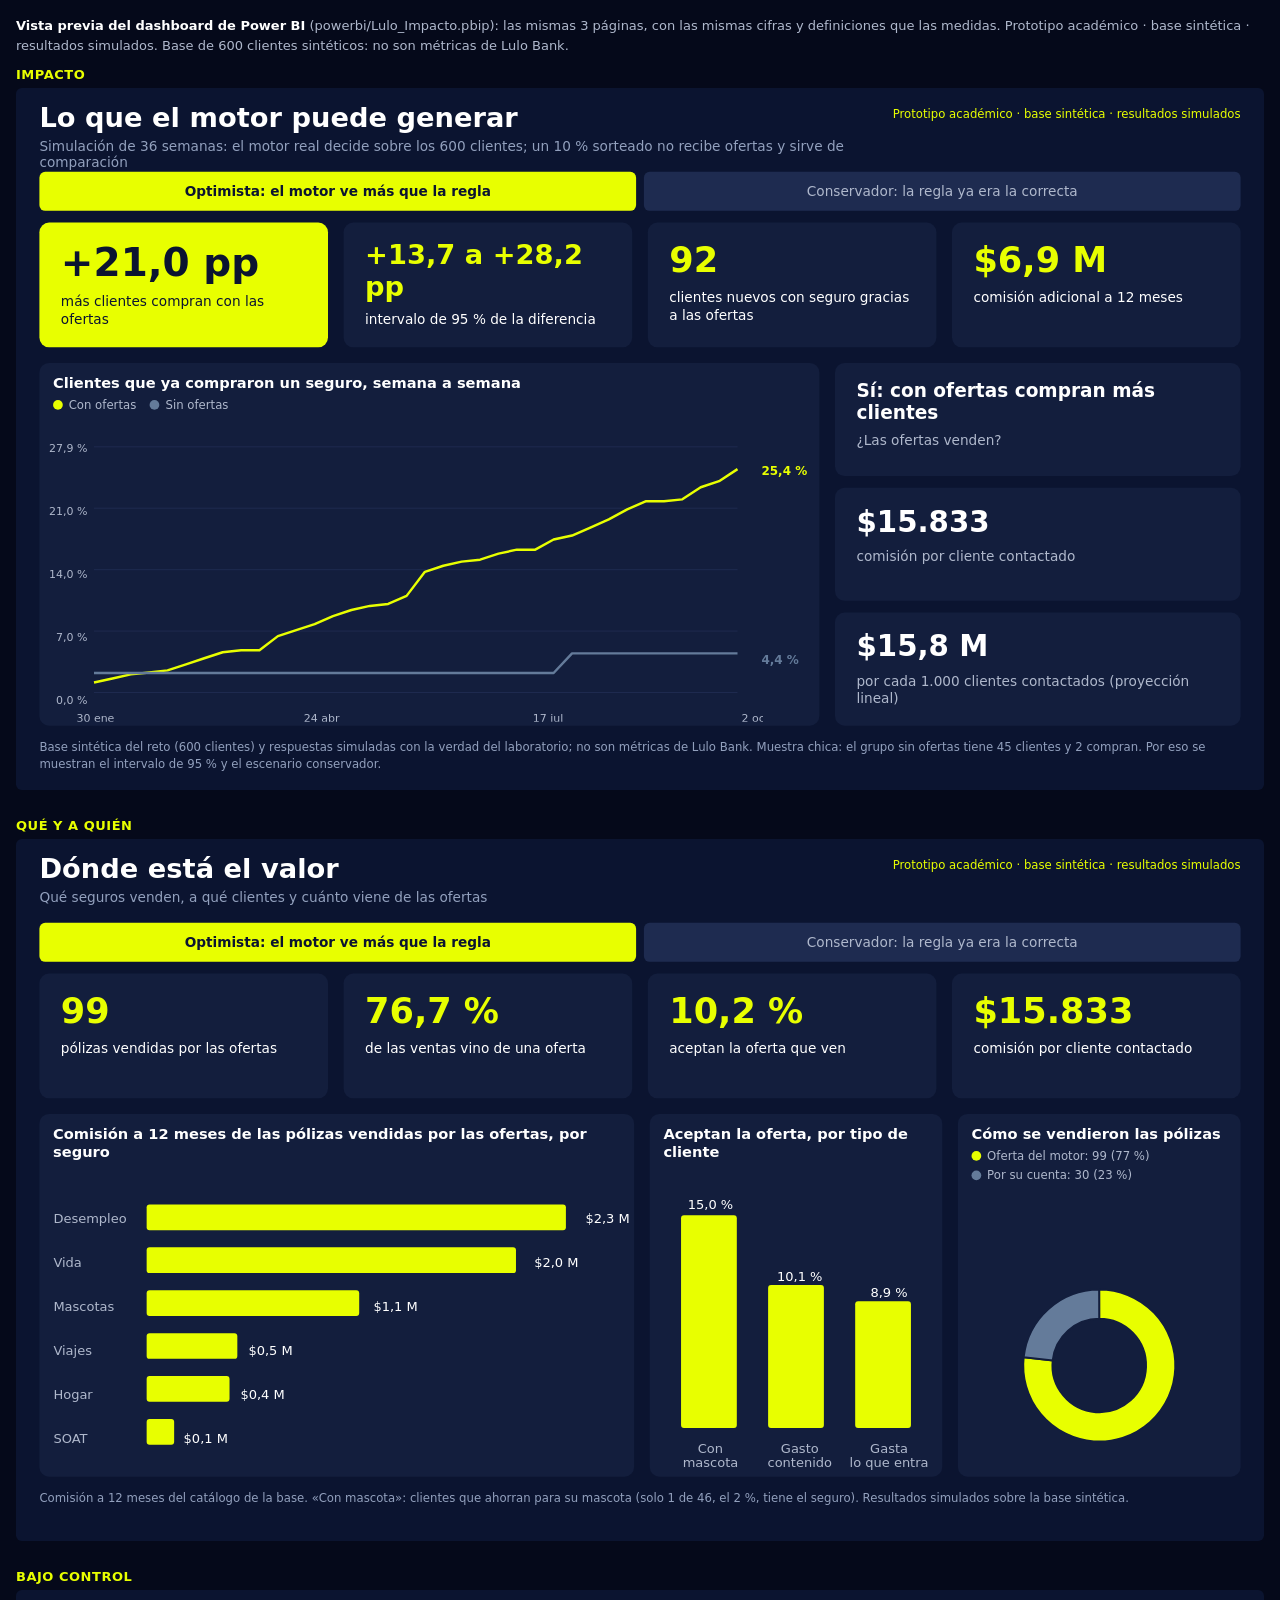
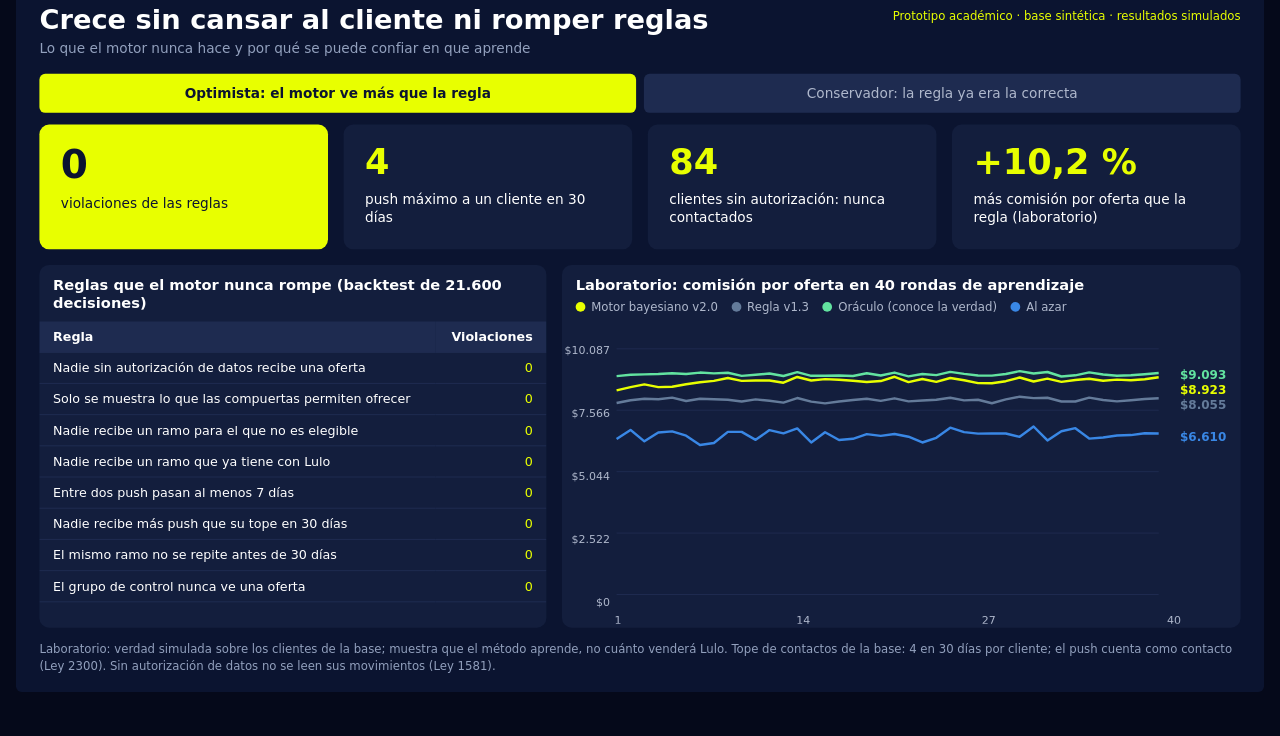
==== commit af18b9d2: "E13: dashboard de impacto de 3 páginas en lugar del de 8 El dashboard de E12 era demasiado complejo " ====
--- a/powerbi/vista_previa.html
+++ b/powerbi/vista_previa.html
@@ -1,224 +1,38 @@
 <!doctype html>
-<html lang="es">
-<head>
-<meta charset="utf-8">
-<meta name="viewport" content="width=device-width, initial-scale=1">
-<meta name="robots" content="noindex">
-<title>Resultados del motor · Lulo</title>
-<style>
-:root{--pagina:#0B1430;--tarjeta:#131E3D;--linea:#1E2B50;--texto:#FFFFFF;--texto-2:#AFB8CC;--texto-3:#92A0BD;
---lima:#E8FF00;--bien:#62E3A0;--alerta:#FFB547;--mal:#EA6E66;--s1:#8A9E00;--s2:#3987e5;--s3:#d95926;--s4:#9085e9;--s5:#199e70;--s6:#c98500;
-color-scheme:dark;font-family:'Segoe UI',system-ui,-apple-system,sans-serif}
-*{box-sizing:border-box}body{margin:0;background:var(--pagina);color:var(--texto);font-size:14px;line-height:1.4}
-header{display:flex;flex-wrap:wrap;gap:12px 24px;align-items:center;justify-content:space-between;padding:16px 24px 8px}
-header h1{font-size:20px;margin:0;font-weight:600}header h1 b{color:var(--lima);font-weight:600}
-.tag{border:1px solid var(--lima);color:var(--lima);border-radius:999px;padding:3px 12px;font-size:12px;white-space:nowrap}
-nav{display:flex;gap:4px;overflow-x:auto;padding:0 24px;border-bottom:1px solid var(--linea)}
-nav button{background:none;border:0;border-bottom:2px solid transparent;color:var(--texto-2);padding:10px 12px;font:inherit;cursor:pointer;white-space:nowrap}
-nav button[aria-selected=true]{color:var(--texto);border-bottom-color:var(--lima)}
-nav button:focus-visible,.seg button:focus-visible{outline:2px solid var(--lima);outline-offset:2px}
-main{padding:16px 24px 32px;max-width:1320px;margin:0 auto}
-.page{display:none}.page.on{display:block}
-.sub{color:var(--texto-2);margin:0 0 14px;font-size:15px}
-.fila{display:grid;gap:12px;margin-bottom:12px}
-.c4{grid-template-columns:repeat(4,minmax(0,1fr))}.c2{grid-template-columns:repeat(2,minmax(0,1fr))}.c3{grid-template-columns:repeat(3,minmax(0,1fr))}
-@media (max-width:900px){.c4,.c3{grid-template-columns:repeat(2,minmax(0,1fr))}.c2{grid-template-columns:1fr}}
-@media (max-width:520px){.c4,.c3{grid-template-columns:1fr}main,header,nav{padding-left:16px;padding-right:16px}}
-.card{background:var(--tarjeta);border-radius:12px;padding:14px 16px;min-width:0}
-.card h3{margin:0 0 6px;font-size:13px;font-weight:600;color:var(--texto-2)}
-.kpi .v{font-size:30px;font-weight:600;letter-spacing:-.5px}.kpi .n{color:var(--texto-3);font-size:12px;margin-top:2px}
-.veredicto{display:flex;gap:12px;align-items:center;font-size:17px;font-weight:600}
-.veredicto .ico{width:28px;height:28px;border-radius:50%;display:grid;place-items:center;flex:none;color:var(--pagina);font-weight:700}
-.aviso{color:var(--texto-3);font-size:12.5px}
-.seg{display:inline-flex;background:var(--tarjeta);border-radius:999px;padding:3px;gap:2px;flex-wrap:wrap}
-.seg button{background:none;border:0;color:var(--texto-2);border-radius:999px;padding:6px 14px;font:inherit;font-size:13px;cursor:pointer}
-.seg button[aria-pressed=true]{background:var(--linea);color:var(--texto)}
-.ctrl{display:flex;flex-wrap:wrap;gap:10px 16px;align-items:center;margin-bottom:12px}
-.ctrl .desc{color:var(--texto-3);font-size:12.5px;flex:1;min-width:240px}
-svg{display:block;width:100%;height:auto;overflow:visible}
-svg text{fill:var(--texto-2);font-size:11px;font-family:inherit}
-.leyenda{display:flex;flex-wrap:wrap;gap:4px 14px;font-size:12px;color:var(--texto-2);margin:2px 0 6px}
-.leyenda i{display:inline-block;width:10px;height:10px;border-radius:2px;margin-right:6px;vertical-align:-1px}
-.tip{position:fixed;pointer-events:none;background:#0B1430;border:1px solid var(--linea);border-radius:8px;padding:8px 10px;font-size:12px;
-color:var(--texto);box-shadow:0 6px 18px rgba(0,0,0,.4);z-index:10;display:none;max-width:280px}
-.tip b{display:block;margin-bottom:2px}.tip span{color:var(--texto-2)}
-table{width:100%;border-collapse:collapse;font-size:13px}
-th{text-align:left;color:var(--texto-2);font-weight:600;border-bottom:1px solid var(--linea);padding:6px 8px;white-space:nowrap}
-td{border-bottom:1px solid var(--linea);padding:7px 8px;vertical-align:top}
-td.num,th.num{text-align:right;font-variant-numeric:tabular-nums;white-space:nowrap}
-.tabla{overflow-x:auto}
-.pill{display:inline-block;border-radius:999px;padding:1px 8px;font-size:11.5px;border:1px solid currentColor;white-space:nowrap}
-.ok{color:var(--bien)}.warn{color:var(--alerta)}.bad{color:var(--mal)}.mut{color:var(--texto-3)}
-a{color:#7FB2FF}
-footer{color:var(--texto-3);font-size:12px;padding:0 24px 24px;max-width:1320px;margin:0 auto}
-</style>
-</head>
-<body>
-<header><h1>Lulo · <b>¿El motor convierte ofertas en ventas?</b></h1><span class="tag">Prototipo académico · datos simulados</span></header>
-<nav role="tablist" id="tabs"></nav>
-<main id="main"></main>
-<footer id="pie"></footer>
-<div class="tip" id="tip" role="status"></div>
-<script>
-const D = {"meta":{"etiqueta":"Prototipo académico · datos simulados","exportador":"pbi-1.0","base_sha256":"5029790b7a29889c1ff3a78ea033779cf7ee5f88c917d5a4a12b637b7fd78b8c","base_inicio":"2025-11-01","base_corte":"2026-10-08","clientes":"600","reglas":"v2.1","motor":"motor-1.0","laboratorio":"lab-1.1","piloto_desde":"2026-01-30","piloto_hasta":"2026-10-08","piloto_cada_dias":"7","semilla":"19","aviso_base":"La base es 100 % sintética y académica: sus cifras no son métricas de Lulo Bank.","aviso_piloto":"Piloto simulado: el motor y sus decisiones son reales; las respuestas son inventadas con la verdad del laboratorio. No dice si el motor vende: muestra cómo se va a saber.","lab_resumen":"Con señal que la regla no ve, el motor gana +10 % de comisión por oferta frente a la regla en las últimas 10 de 40 rondas y recorre el 91 % del camino entre el azar y el oráculo (la regla, el 58 %). Si la regla tenía razón, el motor queda a −1,0 % de ella. Con 20 variables de ruido, +10 %. Si la señal media vende más de lo que se creía, el motor logra +11 % y sin explorar +11 %. Con una columna nueva que sí predice, el motor la aprende sola y gana +0,8 % frente al mismo motor sin ese dato."},"ramos":["SOAT","Vida","Desempleo","Hogar","Mascotas","Viajes"],"colores":{"series":["#8A9E00","#3987e5","#d95926","#9085e9","#199e70","#c98500"],"pagina":"#0B1430","tarjeta":"#131E3D","linea":"#1E2B50","texto":"#FFFFFF","texto_2":"#AFB8CC","texto_3":"#92A0BD","lima":"#E8FF00","bien":"#62E3A0","alerta":"#FFB547","mal":"#EA6E66"},"escenarios":[{"id":"señal","nombre":"El motor ve más que la regla","descripcion":"Verdad del escenario «señal» del laboratorio: efectos que la regla no ve (uso de la app, perfil, bolsillos, peajes), momento × 1,6, señal media × 0,45 y un apetito propio por cliente (desviación 0,20)."},{"id":"regla correcta","nombre":"La regla tenía razón","descripcion":"Verdad igual a la regla v1.3: conversión de la campaña previa del ramo × 0,6 si la señal es media, sin momento ni apetito propio. Muestra lo que se vería si el motor no tuviera nada más que aprender."}],"piloto":{"señal":{"itt":{"n":{"tratamiento":437,"control":45},"x":{"tratamiento":111,"control":2},"conv":{"tratamiento":0.2540045766590389,"control":0.044444444444444446},"dif_pp":20.956013221459447,"ic":[13.681889547425829,28.230136895493064],"p":0.0015800698480852406,"ventas_incrementales":91.57777777777778,"comision_incremental":6919020.222222223,"mde_pp":18.581811026417405,"veredicto":"Sí: con las ofertas compran más clientes que sin ellas","muestra":"Muestra chica: con menos de 5 casos en un grupo la lectura es frágil. El piloto real necesita la base completa de Lulo (M6)."},"ofertas":{"decisiones":4309,"mostradas":3915,"vistas":968,"aceptadas":99,"ignoradas":2947,"control":394,"conv":0.10227272727272728,"p_motor":0.07219429752066116,"observado_motor":1.4166316563085612,"previa":0.09424586776859505,"frente_previa":0.08516935218678068,"alcance":0.24725415070242657},"semanas":[{"semana":"2026-01-26","tratamiento":0.011441647597254004,"control":0.022222222222222223},{"semana":"2026-02-02","tratamiento":0.016018306636155607,"control":0.022222222222222223},{"semana":"2026-02-09","tratamiento":0.020594965675057208,"control":0.022222222222222223},{"semana":"2026-02-16","tratamiento":0.02288329519450801,"control":0.022222222222222223},{"semana":"2026-02-23","tratamiento":0.02517162471395881,"control":0.022222222222222223},{"semana":"2026-03-02","tratamiento":0.032036613272311214,"control":0.022222222222222223},{"semana":"2026-03-09","tratamiento":0.038901601830663615,"control":0.022222222222222223},{"semana":"2026-03-16","tratamiento":0.04576659038901602,"control":0.022222222222222223},{"semana":"2026-03-23","tratamiento":0.04805491990846682,"control":0.022222222222222223},{"semana":"2026-03-30","tratamiento":0.04805491990846682,"control":0.022222222222222223},{"semana":"2026-04-06","tratamiento":0.06407322654462243,"control":0.022222222222222223},{"semana":"2026-04-13","tratamiento":0.07093821510297482,"control":0.022222222222222223},{"semana":"2026-04-20","tratamiento":0.07780320366132723,"control":0.022222222222222223},{"semana":"2026-04-27","tratamiento":0.08695652173913043,"control":0.022222222222222223},{"semana":"2026-05-04","tratamiento":0.09382151029748284,"control":0.022222222222222223},{"semana":"2026-05-11","tratamiento":0.09839816933638444,"control":0.022222222222222223},{"semana":"2026-05-18","tratamiento":0.10068649885583524,"control":0.022222222222222223},{"semana":"2026-05-25","tratamiento":0.10983981693363844,"control":0.022222222222222223},{"semana":"2026-06-01","tratamiento":0.13729977116704806,"control":0.022222222222222223},{"semana":"2026-06-08","tratamiento":0.14416475972540047,"control":0.022222222222222223},{"semana":"2026-06-15","tratamiento":0.14874141876430205,"control":0.022222222222222223},{"semana":"2026-06-22","tratamiento":0.15102974828375287,"control":0.022222222222222223},{"semana":"2026-06-29","tratamiento":0.15789473684210525,"control":0.022222222222222223},{"semana":"2026-07-06","tratamiento":0.16247139588100687,"control":0.022222222222222223},{"semana":"2026-07-13","tratamiento":0.16247139588100687,"control":0.022222222222222223},{"semana":"2026-07-20","tratamiento":0.17391304347826086,"control":0.022222222222222223},{"semana":"2026-07-27","tratamiento":0.17848970251716248,"control":0.044444444444444446},{"semana":"2026-08-03","tratamiento":0.18764302059496568,"control":0.044444444444444446},{"semana":"2026-08-10","tratamiento":0.19679633867276888,"control":0.044444444444444446},{"semana":"2026-08-17","tratamiento":0.20823798627002288,"control":0.044444444444444446},{"semana":"2026-08-24","tratamiento":0.21739130434782608,"control":0.044444444444444446},{"semana":"2026-08-31","tratamiento":0.21739130434782608,"control":0.044444444444444446},{"semana":"2026-09-07","tratamiento":0.21967963386727687,"control":0.044444444444444446},{"semana":"2026-09-14","tratamiento":0.2334096109839817,"control":0.044444444444444446},{"semana":"2026-09-21","tratamiento":0.2402745995423341,"control":0.044444444444444446},{"semana":"2026-09-28","tratamiento":0.2540045766590389,"control":0.044444444444444446},{"semana":"2026-10-05","tratamiento":0.2540045766590389,"control":0.044444444444444446}],"por_ramo":[{"ramo":"SOAT","vistas":46,"conv":0.10869565217391304,"previa":0.129},{"ramo":"Vida","vistas":163,"conv":0.12269938650306748,"previa":0.0923},{"ramo":"Desempleo","vistas":268,"conv":0.08208955223880597,"previa":0.0803},{"ramo":"Hogar","vistas":85,"conv":0.07058823529411765,"previa":0.0803},{"ramo":"Mascotas","vistas":150,"conv":0.12666666666666668,"previa":0.1058},{"ramo":"Viajes","vistas":256,"conv":0.10546875,"previa":0.1017}],"tramos":[{"tramo":"menos de 6 %","vistas":430,"p_motor":0.05194409302325581,"conv":0.05116279069767442},{"tramo":"6 a 8 %","vistas":161,"p_motor":0.07193472049689441,"conv":0.09937888198757763},{"tramo":"8 a 10 %","vistas":266,"p_motor":0.0851492857142857,"conv":0.13909774436090225},{"tramo":"10 a 13 %","vistas":86,"p_motor":0.11531093023255815,"conv":0.18604651162790697},{"tramo":"13 % o más","vistas":25,"p_motor":0.1360072,"conv":0.32}],"momento":[{"momento":"con evento reciente","vistas":558,"p_motor":0.08126530465949822,"conv":0.1039426523297491},{"momento":"sin evento reciente","vistas":410,"p_motor":0.05984887804878049,"conv":0.1}],"resultados":[{"resultado":"aceptada","n":99},{"resultado":"rechazada","n":869},{"resultado":"ignorada","n":2947},{"resultado":"control","n":394}],"coinciden_regla":0.9958226966813646,"motor_frente_regla":-0.001076936784924487,"ventas":{"oferta":99,"por su cuenta":30},"inicio":"2026-01-30"},"regla correcta":{"itt":{"n":{"tratamiento":437,"control":45},"x":{"tratamiento":85,"control":2},"conv":{"tratamiento":0.1945080091533181,"control":0.044444444444444446},"dif_pp":15.006356470887363,"ic":[7.933276727428897,22.079436214345833],"p":0.01269449129838873,"ventas_incrementales":65.57777777777778,"comision_incremental":4913935.222222222,"mde_pp":16.869173631468843,"veredicto":"Sí: con las ofertas compran más clientes que sin ellas","muestra":"Muestra chica: con menos de 5 casos en un grupo la lectura es frágil. El piloto real necesita la base completa de Lulo (M6)."},"ofertas":{"decisiones":4403,"mostradas":4009,"vistas":987,"aceptadas":70,"ignoradas":3022,"control":394,"conv":0.07092198581560284,"p_motor":0.07220183383991895,"observado_motor":0.9822740233003818,"previa":0.09430678824721378,"frente_previa":-0.24796520872188454,"alcance":0.24619605886754803},"semanas":[{"semana":"2026-01-26","tratamiento":0.006864988558352402,"control":0.022222222222222223},{"semana":"2026-02-02","tratamiento":0.011441647597254004,"control":0.022222222222222223},{"semana":"2026-02-09","tratamiento":0.016018306636155607,"control":0.022222222222222223},{"semana":"2026-02-16","tratamiento":0.018306636155606407,"control":0.022222222222222223},{"semana":"2026-02-23","tratamiento":0.020594965675057208,"control":0.022222222222222223},{"semana":"2026-03-02","tratamiento":0.02288329519450801,"control":0.022222222222222223},{"semana":"2026-03-09","tratamiento":0.029748283752860413,"control":0.022222222222222223},{"semana":"2026-03-16","tratamiento":0.036613272311212815,"control":0.022222222222222223},{"semana":"2026-03-23","tratamiento":0.038901601830663615,"control":0.022222222222222223},{"semana":"2026-03-30","tratamiento":0.038901601830663615,"control":0.022222222222222223},{"semana":"2026-04-06","tratamiento":0.05263157894736842,"control":0.022222222222222223},{"semana":"2026-04-13","tratamiento":0.057208237986270026,"control":0.022222222222222223},{"semana":"2026-04-20","tratamiento":0.059496567505720827,"control":0.022222222222222223},{"semana":"2026-04-27","tratamiento":0.06407322654462243,"control":0.022222222222222223},{"semana":"2026-05-04","tratamiento":0.06864988558352403,"control":0.022222222222222223},{"semana":"2026-05-11","tratamiento":0.07322654462242563,"control":0.022222222222222223},{"semana":"2026-05-18","tratamiento":0.07780320366132723,"control":0.022222222222222223},{"semana":"2026-05-25","tratamiento":0.08237986270022883,"control":0.022222222222222223},{"semana":"2026-06-01","tratamiento":0.10068649885583524,"control":0.022222222222222223},{"semana":"2026-06-08","tratamiento":0.10755148741418764,"control":0.022222222222222223},{"semana":"2026-06-15","tratamiento":0.10755148741418764,"control":0.022222222222222223},{"semana":"2026-06-22","tratamiento":0.10755148741418764,"control":0.022222222222222223},{"semana":"2026-06-29","tratamiento":0.11212814645308924,"control":0.022222222222222223},{"semana":"2026-07-06","tratamiento":0.11670480549199085,"control":0.022222222222222223},{"semana":"2026-07-13","tratamiento":0.11899313501144165,"control":0.022222222222222223},{"semana":"2026-07-20","tratamiento":0.12585812356979406,"control":0.022222222222222223},{"semana":"2026-07-27","tratamiento":0.13272311212814644,"control":0.044444444444444446},{"semana":"2026-08-03","tratamiento":0.13958810068649885,"control":0.044444444444444446},{"semana":"2026-08-10","tratamiento":0.14645308924485126,"control":0.044444444444444446},{"semana":"2026-08-17","tratamiento":0.15102974828375287,"control":0.044444444444444446},{"semana":"2026-08-24","tratamiento":0.16247139588100687,"control":0.044444444444444446},{"semana":"2026-08-31","tratamiento":0.16247139588100687,"control":0.044444444444444446},{"semana":"2026-09-07","tratamiento":0.16475972540045766,"control":0.044444444444444446},{"semana":"2026-09-14","tratamiento":0.17162471395881007,"control":0.044444444444444446},{"semana":"2026-09-21","tratamiento":0.17848970251716248,"control":0.044444444444444446},{"semana":"2026-09-28","tratamiento":0.1945080091533181,"control":0.044444444444444446},{"semana":"2026-10-05","tratamiento":0.1945080091533181,"control":0.044444444444444446}],"por_ramo":[{"ramo":"SOAT","vistas":48,"conv":0.041666666666666664,"previa":0.129},{"ramo":"Vida","vistas":166,"conv":0.0963855421686747,"previa":0.0923},{"ramo":"Desempleo","vistas":272,"conv":0.04779411764705882,"previa":0.0803},{"ramo":"Hogar","vistas":87,"conv":0.05747126436781609,"previa":0.0803},{"ramo":"Mascotas","vistas":155,"conv":0.07741935483870968,"previa":0.1058},{"ramo":"Viajes","vistas":259,"conv":0.08494208494208494,"previa":0.1017}],"tramos":[{"tramo":"menos de 6 %","vistas":440,"p_motor":0.05189643181818182,"conv":0.06363636363636363},{"tramo":"6 a 8 %","vistas":160,"p_motor":0.0723124375,"conv":0.075},{"tramo":"8 a 10 %","vistas":275,"p_motor":0.08507425454545454,"conv":0.06545454545454546},{"tramo":"10 a 13 %","vistas":88,"p_motor":0.11569988636363636,"conv":0.07954545454545454},{"tramo":"13 % o más","vistas":24,"p_motor":0.13674083333333334,"conv":0.20833333333333334}],"momento":[{"momento":"con evento reciente","vistas":567,"p_motor":0.08113382716049382,"conv":0.0582010582010582},{"momento":"sin evento reciente","vistas":420,"p_motor":0.060143642857142854,"conv":0.0880952380952381}],"resultados":[{"resultado":"aceptada","n":70},{"resultado":"rechazada","n":917},{"resultado":"ignorada","n":3022},{"resultado":"control","n":394}],"coinciden_regla":0.9959118782648194,"motor_frente_regla":-0.00259315537353344,"ventas":{"oferta":70,"por su cuenta":30},"inicio":"2026-01-30"}},"plan":{"clientes":600,"autorizan":516,"ofertas":402,"control":40,"ventas_esperadas":8.992203,"comision_esperada":722740.0,"p_media":0.07510201492537313,"resultados":[{"resultado":"Se muestra (push)","n":219},{"resultado":"Se muestra como banner","n":183},{"resultado":"Sin autorización de datos","n":84},{"resultado":"Nada que ofrecer","n":74},{"resultado":"Grupo de control: no se muestra","n":40}],"motivos":[{"motivo":"Tope de contactos","n":160},{"motivo":"Contacto 3 de 4 en 30 días","n":61},{"motivo":"Contacto 1 de 4 en 30 días","n":60},{"motivo":"Contacto 2 de 4 en 30 días","n":54},{"motivo":"Contacto 4 de 4 en 30 días","n":44},{"motivo":"Fatiga","n":23}],"backtest":{"evaluaciones":"21600","ofertas":"4168","push":"4160","banner":"8","control":"394","clientes_alcanzados":"437","max_push_30d":"4","violaciones":"0","desde":"2026-01-30","hasta":"2026-10-08","cada_dias":"7"},"invariantes":[{"invariante":"Nadie sin autorización de datos recibe una oferta","violaciones":"0","fuente":"backtest: python -m lulo_app.core backtest"},{"invariante":"Solo se muestra lo que las compuertas permiten ofrecer","violaciones":"0","fuente":"backtest: python -m lulo_app.core backtest"},{"invariante":"Nadie recibe un ramo para el que no es elegible","violaciones":"0","fuente":"backtest: python -m lulo_app.core backtest"},{"invariante":"Nadie recibe un ramo que ya tiene con Lulo","violaciones":"0","fuente":"backtest: python -m lulo_app.core backtest"},{"invariante":"Entre dos push pasan al menos 7 días","violaciones":"0","fuente":"backtest: python -m lulo_app.core backtest"},{"invariante":"Nadie recibe más push que su tope en 30 días","violaciones":"0","fuente":"backtest: python -m lulo_app.core backtest"},{"invariante":"El mismo ramo no se repite antes de 30 días","violaciones":"0","fuente":"backtest: python -m lulo_app.core backtest"},{"invariante":"El grupo de control nunca ve una oferta","violaciones":"0","fuente":"piloto simulado: decisiones del motor"}],"violaciones":0},"m6":[{"ramo":"SOAT","base":0.129,"n20":2871,"n50":510,"n100":147},{"ramo":"Vida","base":0.0923,"n20":4201,"n50":752,"n100":219},{"ramo":"Desempleo","base":0.0803,"n20":4900,"n50":879,"n100":257},{"ramo":"Hogar","base":0.0803,"n20":4900,"n50":879,"n100":257},{"ramo":"Mascotas","base":0.1058,"n20":3605,"n50":643,"n100":187},{"ramo":"Viajes","base":0.1017,"n20":3769,"n50":673,"n100":196}],"lab":{"señal":{"descripcion":"La verdad tiene efectos que la regla no ve (rasgos, momento, señal media más débil).","series":[{"nombre":"Motor bayesiano v2.0","valores":[8377.4,8512.6,8624.6,8515.0,8531.3,8631.8,8716.2,8769.3,8886.5,8770.7,8781.4,8785.8,8694.9,8929.6,8785.7,8843.0,8816.6,8780.0,8724.8,8761.7,8940.1,8716.6,8846.4,8730.1,8890.1,8796.7,8676.9,8676.3,8756.5,8912.5,8747.1,8863.2,8729.6,8808.4,8858.9,8774.4,8821.0,8798.8,8839.9,8922.7]},{"nombre":"Regla v1.3","valores":[7863.5,7978.2,8037.6,8015.7,8082.4,7945.2,8037.9,8013.0,7995.7,7926.6,8009.2,7957.7,7876.8,8067.3,7917.6,7847.6,7920.8,7986.8,8039.5,7950.0,8055.2,7930.3,7960.7,7996.7,8077.6,7968.6,7993.0,7855.2,8010.3,8120.2,8061.1,8076.5,7922.0,7926.5,8083.3,7987.0,7929.0,7971.9,8024.8,8055.4]},{"nombre":"Oráculo (conoce la verdad)","valores":[8964.9,9017.2,9038.8,9054.8,9085.7,9052.8,9112.4,9078.0,9102.5,8975.6,9018.9,9075.8,8970.7,9132.5,8979.4,8978.4,8996.1,8970.8,9081.2,8991.6,9111.9,8954.3,9049.5,9006.2,9138.7,9058.8,8993.1,8985.7,9056.6,9170.4,9070.2,9135.0,8951.2,9000.6,9119.3,9035.7,8978.1,9004.2,9044.3,9092.9]},{"nombre":"Al azar","valores":[6382.4,6758.8,6289.9,6651.2,6697.0,6522.0,6138.7,6220.0,6676.1,6675.9,6348.5,6749.3,6616.1,6815.1,6245.3,6659.5,6343.5,6392.8,6586.3,6514.3,6590.6,6477.6,6242.2,6431.9,6849.5,6666.8,6603.6,6613.1,6606.9,6472.5,6898.0,6324.6,6706.3,6828.3,6402.3,6445.2,6525.0,6546.6,6618.1,6610.5]},{"nombre":"Motor sin explorar","valores":[8428.1,8495.0,8690.0,8595.6,8571.7,8714.3,8745.6,8833.1,8886.3,8818.8,8817.9,8868.7,8724.2,8959.8,8752.5,8747.3,8771.7,8704.7,8742.8,8780.6,8943.1,8749.1,8860.9,8817.5,8927.8,8822.2,8718.6,8737.6,8767.3,8929.3,8814.8,8891.0,8722.9,8834.1,8899.0,8792.3,8827.2,8853.5,8828.2,8939.8]}],"calibracion":[{"nombre":"motor","valores":[0.05511,0.04769,0.04905,0.04762,0.04565,0.04254,0.04198,0.03966,0.0391,0.03853,0.03975,0.03787,0.0397,0.03715,0.03569,0.03561,0.03541,0.03327,0.03567,0.03482,0.03272,0.03432,0.03315,0.03249,0.03225,0.03203,0.03174,0.032,0.03112,0.03165,0.03187,0.03258,0.03158,0.03105,0.02996,0.03052,0.0312,0.03082,0.03084,0.03094]},{"nombre":"regla","valores":[0.05599,0.05817,0.05767,0.05769,0.05796,0.05751,0.05861,0.05782,0.05788,0.05734,0.05742,0.05768,0.05795,0.05813,0.05747,0.05643,0.05785,0.05583,0.05786,0.05719,0.05797,0.05719,0.05675,0.05702,0.05873,0.05837,0.05696,0.05746,0.05735,0.05785,0.05772,0.05762,0.05735,0.05581,0.05813,0.0568,0.05764,0.05738,0.05667,0.05865]}],"pesos":[{"efecto":"Todos los ramos · Abre notificaciones","aprendido":0.1002,"verdad":0.12},{"efecto":"Todos los ramos · Sesiones en la app","aprendido":0.0475,"verdad":0.08},{"efecto":"Desempleo · Crédito activo","aprendido":0.1014,"verdad":0.3},{"efecto":"Viajes · Abonos al bolsillo viajes","aprendido":0.1223,"verdad":0.3},{"efecto":"Vida · Rango de edad","aprendido":0.0746,"verdad":0.2},{"efecto":"Mascotas · Abonos al bolsillo mascotas","aprendido":0.1181,"verdad":0.25},{"efecto":"SOAT · Movimientos recientes: peajes","aprendido":0.0641,"verdad":0.2},{"efecto":"Hogar · Saldo promedio","aprendido":0.041,"verdad":0.15},{"efecto":"Vida · señal media","aprendido":-0.3221,"verdad":-0.3893},{"efecto":"Desempleo · señal media","aprendido":-0.5813,"verdad":-0.3673},{"efecto":"SOAT · momento","aprendido":0.2985,"verdad":0.2909},{"efecto":"Vida · momento","aprendido":0.2044,"verdad":0.265}],"tau":[{"ronda":5,"tau":0.0,"lo":0.0,"hi":0.24,"verdad":0.2},{"ronda":10,"tau":0.16,"lo":0.0,"hi":0.26,"verdad":0.2},{"ronda":15,"tau":0.12,"lo":0.0,"hi":0.2,"verdad":0.2},{"ronda":20,"tau":0.18,"lo":0.1,"hi":0.22,"verdad":0.2},{"ronda":25,"tau":0.16,"lo":0.1,"hi":0.2,"verdad":0.2},{"ronda":30,"tau":0.14,"lo":0.1,"hi":0.2,"verdad":0.2},{"ronda":35,"tau":0.14,"lo":0.1,"hi":0.18,"verdad":0.2}],"resumen":{"motor_frente_a_regla":0.1015,"motor_del_techo":0.9075,"regla_del_techo":0.5762}},"regla correcta":{"descripcion":"La verdad es exactamente la regla v1.3: el motor no debería empeorar.","series":[{"nombre":"Motor bayesiano v2.0","valores":[5758.4,5737.3,5708.4,5884.0,5839.4,5831.2,5835.6,5804.0,5818.6,5848.5,5796.5,5831.2,5821.1,5819.8,5826.7,5757.4,5784.0,5763.2,5800.8,5842.5,5851.6,5848.4,5867.4,5885.1,5880.9,5860.8,5822.6,5799.8,5850.5,5836.8,5842.7,5857.8,5877.3,5864.5,5862.9,5861.8,5867.4,5854.7,5848.8,5869.8]},{"nombre":"Regla v1.3","valores":[5921.2,5921.2,5921.2,5921.2,5921.2,5921.2,5921.2,5921.2,5921.2,5921.2,5921.2,5921.2,5921.2,5921.2,5921.2,5921.2,5921.2,5921.2,5921.2,5921.2,5921.2,5921.2,5921.2,5921.2,5921.2,5921.2,5921.2,5921.2,5921.2,5921.2,5921.2,5921.2,5921.2,5921.2,5921.2,5921.2,5921.2,5921.2,5921.2,5921.2]},{"nombre":"Oráculo (conoce la verdad)","valores":[5921.2,5921.2,5921.2,5921.2,5921.2,5921.2,5921.2,5921.2,5921.2,5921.2,5921.2,5921.2,5921.2,5921.2,5921.2,5921.2,5921.2,5921.2,5921.2,5921.2,5921.2,5921.2,5921.2,5921.2,5921.2,5921.2,5921.2,5921.2,5921.2,5921.2,5921.2,5921.2,5921.2,5921.2,5921.2,5921.2,5921.2,5921.2,5921.2,5921.2]},{"nombre":"Al azar","valores":[4609.7,4626.3,4652.4,4628.2,4604.0,4606.1,4653.3,4612.8,4557.9,4553.0,4668.7,4685.3,4711.8,4761.8,4459.1,4570.7,4475.2,4550.9,4628.0,4582.9,4717.3,4676.3,4667.2,4518.3,4609.8,4727.5,4685.2,4555.4,4500.3,4704.5,4596.0,4633.5,4513.9,4625.1,4742.5,4705.8,4641.1,4661.7,4736.2,4662.1]},{"nombre":"Motor sin explorar","valores":[5827.8,5734.4,5739.6,5911.5,5873.6,5845.1,5877.6,5859.7,5859.3,5867.8,5838.1,5888.4,5834.4,5819.5,5858.1,5819.1,5828.2,5840.9,5835.0,5871.8,5884.2,5869.6,5896.6,5903.0,5894.4,5886.0,5857.4,5804.1,5852.2,5838.3,5857.8,5862.1,5871.2,5888.5,5873.1,5888.1,5871.8,5876.1,5845.7,5866.0]}],"calibracion":[{"nombre":"motor","valores":[0.01407,0.0239,0.02816,0.02721,0.02946,0.022,0.02258,0.02214,0.02282,0.02384,0.0233,0.02429,0.02408,0.02272,0.02233,0.02275,0.02338,0.02416,0.02419,0.02302,0.02264,0.02065,0.02127,0.02021,0.01973,0.02014,0.01927,0.01907,0.01975,0.01989,0.02011,0.01952,0.01846,0.01844,0.01852,0.01859,0.01864,0.01872,0.01827,0.01751]},{"nombre":"regla","valores":[0.0,0.0,0.0,0.0,0.0,0.0,0.0,0.0,0.0,0.0,0.0,0.0,0.0,0.0,0.0,0.0,0.0,0.0,0.0,0.0,0.0,0.0,0.0,0.0,0.0,0.0,0.0,0.0,0.0,0.0,0.0,0.0,0.0,0.0,0.0,0.0,0.0,0.0,0.0,0.0]}],"pesos":[{"efecto":"Todos los ramos · Abre notificaciones","aprendido":0.0024,"verdad":0.0},{"efecto":"Todos los ramos · Sesiones en la app","aprendido":-0.0031,"verdad":0.0},{"efecto":"Desempleo · Crédito activo","aprendido":0.0024,"verdad":0.0},{"efecto":"Viajes · Abonos al bolsillo viajes","aprendido":-0.003,"verdad":0.0},{"efecto":"Vida · Rango de edad","aprendido":0.0114,"verdad":0.0},{"efecto":"Mascotas · Abonos al bolsillo mascotas","aprendido":0.0062,"verdad":0.0},{"efecto":"SOAT · Movimientos recientes: peajes","aprendido":-0.01,"verdad":0.0},{"efecto":"Hogar · Saldo promedio","aprendido":-0.0069,"verdad":0.0},{"efecto":"Vida · señal media","aprendido":-0.2988,"verdad":-0.2681},{"efecto":"Desempleo · señal media","aprendido":-0.2017,"verdad":-0.2597},{"efecto":"SOAT · momento","aprendido":-0.0389,"verdad":0.0},{"efecto":"Vida · momento","aprendido":0.1696,"verdad":0.0}],"tau":[{"ronda":5,"tau":0.0,"lo":0.0,"hi":0.3,"verdad":0.0},{"ronda":10,"tau":0.0,"lo":0.0,"hi":0.18,"verdad":0.0},{"ronda":15,"tau":0.0,"lo":0.0,"hi":0.1,"verdad":0.0},{"ronda":20,"tau":0.0,"lo":0.0,"hi":0.08,"verdad":0.0},{"ronda":25,"tau":0.0,"lo":0.0,"hi":0.08,"verdad":0.0},{"ronda":30,"tau":0.0,"lo":0.0,"hi":0.06,"verdad":0.0},{"ronda":35,"tau":0.0,"lo":0.0,"hi":0.06,"verdad":0.0}],"resumen":{"motor_frente_a_regla":-0.0102,"motor_del_techo":0.9524,"regla_del_techo":1.0}},"ruido":{"descripcion":"Como «señal», más 20 variables de puro ruido: el motor no debería confundirse.","series":[{"nombre":"Motor bayesiano v2.0","valores":[8346.9,8443.3,8487.8,8521.5,8645.3,8646.3,8796.1,8819.3,8842.4,8763.9,8670.2,8770.9,8707.5,8952.6,8739.2,8750.2,8739.8,8656.9,8729.8,8720.6,8956.1,8701.6,8815.3,8765.4,8908.1,8831.3,8777.8,8740.6,8774.1,8994.2,8844.3,8929.1,8735.2,8801.2,8932.8,8804.1,8783.6,8767.8,8842.2,8944.0]},{"nombre":"Regla v1.3","valores":[7863.5,7978.2,8037.6,8015.7,8082.4,7945.2,8037.9,8013.0,7995.7,7926.6,8009.2,7957.7,7876.8,8067.3,7917.6,7847.6,7920.8,7986.8,8039.5,7950.0,8055.2,7930.3,7960.7,7996.7,8077.6,7968.6,7993.0,7855.2,8010.3,8120.2,8061.1,8076.5,7922.0,7926.5,8083.3,7987.0,7929.0,7971.9,8024.8,8055.4]},{"nombre":"Oráculo (conoce la verdad)","valores":[8964.9,9017.2,9038.8,9054.8,9085.7,9052.8,9112.4,9078.0,9102.5,8975.6,9018.9,9075.8,8970.7,9132.5,8979.4,8978.4,8996.1,8970.8,9081.2,8991.6,9111.9,8954.3,9049.5,9006.2,9138.7,9058.8,8993.1,8985.7,9056.6,9170.4,9070.2,9135.0,8951.2,9000.6,9119.3,9035.7,8978.1,9004.2,9044.3,9092.9]},{"nombre":"Al azar","valores":[6382.4,6758.8,6289.9,6651.2,6697.0,6522.0,6138.7,6220.0,6676.1,6675.9,6348.5,6749.3,6616.1,6815.1,6245.3,6659.5,6343.5,6392.8,6586.3,6514.3,6590.6,6477.6,6242.2,6431.9,6849.5,6666.8,6603.6,6613.1,6606.9,6472.5,6898.0,6324.6,6706.3,6828.3,6402.3,6445.2,6525.0,6546.6,6618.1,6610.5]},{"nombre":"Motor sin explorar","valores":[8428.1,8513.0,8571.7,8474.4,8635.9,8655.7,8845.9,8787.4,8928.5,8845.8,8755.2,8817.3,8769.6,8943.4,8725.4,8763.1,8774.7,8690.8,8808.8,8735.8,8980.4,8700.2,8853.4,8766.1,8976.3,8839.0,8779.8,8745.3,8812.2,8977.3,8831.1,8901.1,8753.4,8831.7,8922.3,8843.7,8807.5,8833.7,8842.2,8949.1]}],"calibracion":[{"nombre":"motor","valores":[0.05511,0.05042,0.04842,0.05036,0.04847,0.0445,0.04252,0.04007,0.03929,0.03868,0.03954,0.03781,0.0393,0.03797,0.03646,0.03584,0.03594,0.03536,0.03655,0.03619,0.03503,0.03559,0.03548,0.03403,0.03442,0.03421,0.03508,0.03486,0.03382,0.03387,0.03419,0.03422,0.03347,0.03274,0.0328,0.03327,0.03333,0.03302,0.03389,0.03341]},{"nombre":"regla","valores":[0.05599,0.05817,0.05767,0.05769,0.05796,0.05751,0.05861,0.05782,0.05788,0.05734,0.05742,0.05768,0.05795,0.05813,0.05747,0.05643,0.05785,0.05583,0.05786,0.05719,0.05797,0.05719,0.05675,0.05702,0.05873,0.05837,0.05696,0.05746,0.05735,0.05785,0.05772,0.05762,0.05735,0.05581,0.05813,0.0568,0.05764,0.05738,0.05667,0.05865]}],"pesos":[{"efecto":"Todos los ramos · Abre notificaciones","aprendido":0.0944,"verdad":0.12},{"efecto":"Todos los ramos · Sesiones en la app","aprendido":0.0498,"verdad":0.08},{"efecto":"Desempleo · Crédito activo","aprendido":0.0858,"verdad":0.3},{"efecto":"Viajes · Abonos al bolsillo viajes","aprendido":0.1146,"verdad":0.3},{"efecto":"Vida · Rango de edad","aprendido":0.0587,"verdad":0.2},{"efecto":"Mascotas · Abonos al bolsillo mascotas","aprendido":0.1222,"verdad":0.25},{"efecto":"SOAT · Movimientos recientes: peajes","aprendido":0.0538,"verdad":0.2},{"efecto":"Hogar · Saldo promedio","aprendido":0.0268,"verdad":0.15},{"efecto":"Vida · señal media","aprendido":-0.3425,"verdad":-0.3893},{"efecto":"Desempleo · señal media","aprendido":-0.6055,"verdad":-0.3673},{"efecto":"SOAT · momento","aprendido":0.2992,"verdad":0.2909},{"efecto":"Vida · momento","aprendido":0.222,"verdad":0.265}],"tau":[{"ronda":5,"tau":0.0,"lo":0.0,"hi":0.24,"verdad":0.2},{"ronda":10,"tau":0.1,"lo":0.0,"hi":0.22,"verdad":0.2},{"ronda":15,"tau":0.0,"lo":0.0,"hi":0.14,"verdad":0.2},{"ronda":20,"tau":0.06,"lo":0.0,"hi":0.16,"verdad":0.2},{"ronda":25,"tau":0.04,"lo":0.0,"hi":0.12,"verdad":0.2},{"ronda":30,"tau":0.06,"lo":0.0,"hi":0.12,"verdad":0.2},{"ronda":35,"tau":0.08,"lo":0.0,"hi":0.14,"verdad":0.2}],"resumen":{"motor_frente_a_regla":0.1043,"motor_del_techo":0.9165,"regla_del_techo":0.5762}},"oportunidad oculta":{"descripcion":"Como «señal», pero la señal media vende tanto como la fuerte: hay que explorar para verlo.","series":[{"nombre":"Motor bayesiano v2.0","valores":[10568.4,10796.6,10719.4,10739.2,10954.4,10887.6,11000.4,10865.9,11082.9,10880.3,10740.2,10860.8,10920.9,11183.0,11009.6,10996.9,11070.0,10966.2,11028.8,11024.4,11185.2,11087.9,11177.6,11016.4,11238.0,11180.6,11026.5,11079.3,11151.1,11188.7,11108.5,11104.4,11031.6,11116.4,11185.7,11162.2,11077.6,11026.3,11113.0,11212.1]},{"nombre":"Regla v1.3","valores":[9920.8,10034.4,10074.4,10067.3,10144.6,9974.9,10087.5,10036.5,10057.9,9963.1,10059.1,9984.6,9932.2,10156.1,9949.8,9900.5,9958.8,10018.8,10096.9,9995.8,10135.4,10005.0,10028.5,10024.9,10147.1,10007.2,10035.0,9886.1,10085.9,10194.2,10137.2,10140.8,9973.2,9977.0,10131.0,10052.5,9958.6,10000.6,10078.5,10106.0]},{"nombre":"Oráculo (conoce la verdad)","valores":[11337.8,11342.7,11353.5,11300.5,11451.6,11288.0,11392.3,11318.4,11438.0,11243.2,11260.4,11340.3,11259.6,11504.5,11307.3,11301.7,11282.0,11240.6,11392.1,11265.6,11419.5,11320.6,11388.7,11231.2,11443.7,11348.1,11263.7,11320.7,11379.6,11467.8,11417.7,11433.4,11246.0,11339.2,11435.0,11355.7,11282.6,11278.7,11345.6,11429.6]},{"nombre":"Al azar","valores":[8686.1,9040.1,8595.5,9010.5,9088.7,8751.3,8366.4,8531.0,8909.5,8977.6,8663.1,9007.0,8858.7,9154.4,8686.3,8942.9,8703.4,8713.1,8876.6,8891.7,8966.1,8740.9,8515.3,8663.6,9099.0,8970.6,8903.2,8956.6,8821.0,8832.5,9164.5,8697.9,8927.2,9050.6,8673.5,8755.3,8870.1,8805.3,8909.9,9012.4]},{"nombre":"Motor sin explorar","valores":[10568.9,10812.9,10900.2,10755.8,11072.2,10946.4,11121.1,10982.6,11180.4,10970.6,10759.1,10903.5,10950.5,11182.9,11035.6,11000.2,11044.3,10959.9,11189.6,11062.8,11213.5,11123.3,11213.3,11065.5,11254.1,11170.9,11058.0,11061.9,11143.1,11255.4,11156.3,11201.2,10974.3,11189.4,11190.0,11134.8,11124.9,11055.1,11103.4,11202.4]}],"calibracion":[{"nombre":"motor","valores":[0.07527,0.06527,0.06608,0.05895,0.05855,0.05569,0.05411,0.0516,0.0532,0.05224,0.05428,0.05259,0.04923,0.04994,0.04801,0.04865,0.04496,0.04472,0.04551,0.04434,0.0444,0.04415,0.0441,0.04316,0.04256,0.04159,0.04196,0.04071,0.03995,0.03919,0.04026,0.03891,0.0377,0.03709,0.0371,0.03777,0.03785,0.03819,0.03852,0.03772]},{"nombre":"regla","valores":[0.07854,0.08137,0.08069,0.08051,0.08147,0.0803,0.08109,0.07996,0.08022,0.0797,0.0795,0.07992,0.08099,0.08169,0.07999,0.07901,0.08078,0.07854,0.08092,0.07993,0.08086,0.08087,0.07992,0.07956,0.08162,0.08149,0.0803,0.08043,0.0796,0.081,0.0805,0.08061,0.08022,0.07887,0.08091,0.08014,0.08056,0.0796,0.07971,0.08204]}],"pesos":[{"efecto":"Todos los ramos · Abre notificaciones","aprendido":0.0775,"verdad":0.12},{"efecto":"Todos los ramos · Sesiones en la app","aprendido":0.059,"verdad":0.08},{"efecto":"Desempleo · Crédito activo","aprendido":0.0687,"verdad":0.3},{"efecto":"Viajes · Abonos al bolsillo viajes","aprendido":0.1189,"verdad":0.3},{"efecto":"Vida · Rango de edad","aprendido":0.0565,"verdad":0.2},{"efecto":"Mascotas · Abonos al bolsillo mascotas","aprendido":0.1205,"verdad":0.25},{"efecto":"SOAT · Movimientos recientes: peajes","aprendido":0.1133,"verdad":0.2},{"efecto":"Hogar · Saldo promedio","aprendido":0.0479,"verdad":0.15},{"efecto":"Vida · señal media","aprendido":-0.1116,"verdad":0.0},{"efecto":"Desempleo · señal media","aprendido":-0.3833,"verdad":0.0},{"efecto":"SOAT · momento","aprendido":0.4117,"verdad":0.2909},{"efecto":"Vida · momento","aprendido":0.2212,"verdad":0.265}],"tau":[{"ronda":5,"tau":0.26,"lo":0.0,"hi":0.4,"verdad":0.2},{"ronda":10,"tau":0.22,"lo":0.1,"hi":0.3,"verdad":0.2},{"ronda":15,"tau":0.16,"lo":0.0,"hi":0.22,"verdad":0.2},{"ronda":20,"tau":0.18,"lo":0.12,"hi":0.24,"verdad":0.2},{"ronda":25,"tau":0.18,"lo":0.12,"hi":0.22,"verdad":0.2},{"ronda":30,"tau":0.16,"lo":0.1,"hi":0.2,"verdad":0.2},{"ronda":35,"tau":0.14,"lo":0.12,"hi":0.18,"verdad":0.2}],"resumen":{"motor_frente_a_regla":0.1052,"motor_del_techo":0.9018,"regla_del_techo":0.4733}},"dato nuevo":{"descripcion":"Como «señal», más una columna que la base no trae y que sí mueve la aceptación (sobre todo de Vida).","series":[{"nombre":"Motor bayesiano v2.0","valores":[8674.7,8931.4,8996.7,8885.6,8949.9,8897.5,9134.0,9031.8,9049.3,9111.0,9116.3,9252.9,9147.6,9307.3,9136.9,9161.0,9168.8,9161.7,9224.7,9191.0,9453.6,9221.9,9215.5,9136.4,9381.9,9242.4,9219.2,9187.1,9249.6,9355.6,9287.7,9325.8,9105.0,9205.7,9366.6,9253.9,9165.9,9268.6,9262.0,9316.4]},{"nombre":"Regla v1.3","valores":[8310.0,8452.0,8515.0,8497.6,8613.3,8413.4,8505.3,8439.1,8502.6,8397.9,8481.4,8473.4,8349.2,8563.8,8384.6,8337.1,8399.3,8504.3,8584.9,8385.7,8606.8,8426.9,8428.6,8453.2,8585.3,8452.5,8529.2,8396.7,8503.9,8612.9,8590.7,8579.0,8372.6,8430.7,8562.4,8479.4,8381.2,8446.0,8536.5,8505.7]},{"nombre":"Oráculo (conoce la verdad)","valores":[9326.3,9461.3,9441.1,9465.4,9547.5,9421.8,9506.4,9443.0,9533.1,9341.2,9397.2,9509.4,9355.1,9560.7,9366.5,9393.1,9412.0,9444.2,9561.6,9364.8,9582.9,9387.5,9425.9,9377.1,9575.2,9465.2,9478.1,9447.7,9477.7,9593.3,9542.6,9560.5,9330.1,9423.3,9547.3,9462.7,9354.4,9409.2,9469.4,9481.4]},{"nombre":"Al azar","valores":[6489.2,7057.4,6488.9,6966.1,6947.6,6919.3,6411.8,6497.8,6983.4,6876.6,6747.0,7080.6,6976.4,7173.3,6712.5,7011.8,6540.6,6768.2,6817.2,6846.3,7026.2,6879.6,6481.0,6816.3,7079.2,6986.7,6940.1,6975.3,6747.1,6784.3,7218.4,6565.5,7087.3,7106.0,6642.5,6751.2,6942.3,6783.8,6967.3,6972.9]},{"nombre":"Motor sin explorar","valores":[8729.3,8924.8,8796.7,8759.6,8956.6,9027.4,9167.3,9183.2,9216.3,9133.2,9208.5,9314.6,9157.0,9379.6,9189.6,9201.8,9203.4,9190.2,9384.1,9205.0,9448.2,9210.1,9269.4,9213.7,9410.4,9268.5,9309.0,9240.6,9303.2,9367.3,9329.0,9379.7,9147.8,9260.2,9401.0,9278.2,9190.4,9270.6,9276.1,9311.8]},{"nombre":"Motor sin el dato nuevo","valores":[8708.0,8928.2,8869.8,8710.9,8949.0,8962.2,9127.7,9032.3,9228.0,8935.4,9114.6,9137.6,9011.1,9276.2,9108.0,9121.7,9085.4,9068.9,9146.6,9061.2,9382.9,8990.9,9224.5,9015.5,9345.0,9183.1,9219.0,9151.2,9188.3,9312.6,9208.8,9253.4,9024.1,9172.6,9283.2,9166.4,9107.2,9160.1,9181.3,9277.1]}],"calibracion":[{"nombre":"motor","valores":[0.0607,0.05229,0.0551,0.0493,0.05021,0.04687,0.04345,0.04202,0.0417,0.03979,0.03906,0.03877,0.03702,0.03697,0.03499,0.0361,0.03607,0.03473,0.03459,0.03489,0.03394,0.035,0.03328,0.03265,0.03319,0.03295,0.03288,0.03222,0.03262,0.03267,0.03191,0.0309,0.03033,0.02939,0.02949,0.03004,0.03086,0.03045,0.03135,0.03043]},{"nombre":"regla","valores":[0.06129,0.06366,0.06368,0.06341,0.06395,0.06271,0.06379,0.063,0.06367,0.06252,0.06306,0.06332,0.06307,0.0637,0.06268,0.06234,0.06327,0.06166,0.06416,0.06273,0.06399,0.06264,0.06246,0.06253,0.06413,0.06395,0.06262,0.06375,0.06327,0.06351,0.06347,0.06354,0.06227,0.06168,0.0635,0.06249,0.0632,0.06312,0.06245,0.06358]}],"pesos":[{"efecto":"Todos los ramos · Abre notificaciones","aprendido":0.0988,"verdad":0.12},{"efecto":"Todos los ramos · Sesiones en la app","aprendido":0.0531,"verdad":0.08},{"efecto":"Desempleo · Crédito activo","aprendido":0.1071,"verdad":0.3},{"efecto":"Viajes · Abonos al bolsillo viajes","aprendido":0.1124,"verdad":0.3},{"efecto":"Vida · Rango de edad","aprendido":0.0376,"verdad":0.2},{"efecto":"Mascotas · Abonos al bolsillo mascotas","aprendido":0.1134,"verdad":0.25},{"efecto":"SOAT · Movimientos recientes: peajes","aprendido":0.0635,"verdad":0.2},{"efecto":"Hogar · Saldo promedio","aprendido":0.0471,"verdad":0.15},{"efecto":"Vida · señal media","aprendido":-0.3201,"verdad":-0.3893},{"efecto":"Desempleo · señal media","aprendido":-0.6148,"verdad":-0.3673},{"efecto":"SOAT · momento","aprendido":0.326,"verdad":0.2909},{"efecto":"Vida · momento","aprendido":0.1769,"verdad":0.265},{"efecto":"Todos los ramos · dato nuevo (simulado)","aprendido":0.1304,"verdad":0.1},{"efecto":"Vida · dato nuevo (simulado)","aprendido":0.1646,"verdad":0.3}],"tau":[{"ronda":5,"tau":0.0,"lo":0.0,"hi":0.26,"verdad":0.2},{"ronda":10,"tau":0.14,"lo":0.0,"hi":0.26,"verdad":0.2},{"ronda":15,"tau":0.14,"lo":0.0,"hi":0.22,"verdad":0.2},{"ronda":20,"tau":0.18,"lo":0.1,"hi":0.24,"verdad":0.2},{"ronda":25,"tau":0.16,"lo":0.1,"hi":0.22,"verdad":0.2},{"ronda":30,"tau":0.14,"lo":0.08,"hi":0.2,"verdad":0.2},{"ronda":35,"tau":0.16,"lo":0.1,"hi":0.2,"verdad":0.2}],"resumen":{"motor_frente_a_regla":0.0904,"motor_del_techo":0.9208,"regla_del_techo":0.6204}}},"casos":[{"id":"1","empresa":"Commonwealth Bank of Australia","sector":"Banca","pais":"Australia","anio":"2019-2023","metodo":"Próxima mejor conversación en tiempo real (Customer Engagement Engine)","conexion":"Eventos y próxima mejor oferta","resultado":"éxito","cifra":"Benefits finder conectó a los clientes con A$1.000 millones en subsidios y descuentos y más de 2,2 millones de reclamaciones iniciadas (ene-2019 a dic-2022)","leccion":"La próxima mejor acción también puede ser un servicio, no solo una venta: así se gana el permiso de ofrecer","fuente":"CBA Newsroom (feb-2023)","url":"https://commbank.com.au/articles/newsroom/2023/02/benefits-finder-1-billion.html","confianza":"alta"},{"id":"2","empresa":"DBS Bank","sector":"Banca","pais":"Singapur","anio":"2024","metodo":"Nudges personalizados con IA","conexion":"Eventos y próxima mejor oferta","resultado":"mixto","cifra":"Más de 1.200 millones de nudges a más de 13 millones de clientes y más de S$750 millones de valor económico de la IA en 2024; quienes usaron los nudges estaban casi 3 veces más asegurados que los no usuarios","leccion":"Comparar usuarios con no usuarios mezcla autoselección con efecto: por eso el piloto compara contra un grupo de control","fuente":"DBS Annual Report 2024","url":"https://www.dbs.com/annualreports/2024/innovating-impactful-solutions-for-customers.html","confianza":"alta"},{"id":"3","empresa":"Nubank (Nu Vida con Chubb)","sector":"Seguro embebido","pais":"Brasil","anio":"2020-2024","metodo":"Seguro de vida simple dentro de la app","conexion":"Seguro embebido en la app","resultado":"éxito","cifra":"2 millones de pólizas activas en junio de 2024; al inicio cerca de la mitad de los asegurados compraba su primer seguro de vida","leccion":"Un seguro simple dentro de la app llega a quien nunca había comprado, pero la penetración sigue siendo baja: hay que medir ventas incrementales, no solo pólizas","fuente":"Nu Newsroom (jun-2024)","url":"https://nu.com/en/newsroom/consumers/nubank-and-chubb-reach-2-million-active-insurance-policies-in-brazil","confianza":"alta"},{"id":"4","empresa":"Lemonade","sector":"Aseguradora digital","pais":"EE. UU.","anio":"2020-2024","metodo":"Seguro 100 % digital con IA","conexion":"Seguro embebido en la app","resultado":"mixto","cifra":"Pérdidas netas de US$122,3 millones (2020), 241,3 (2021), 297,8 (2022), 236,9 (2023) y 202,2 (2024)","leccion":"Vender seguros digitales no garantiza que el negocio sea rentable: importan la persistencia y las cancelaciones, no solo la aceptación","fuente":"Lemonade 10-K 2024 (SEC)","url":"https://www.sec.gov/Archives/edgar/data/1691421/000169142125000031/lmnd-20241231.htm","confianza":"alta"},{"id":"5","empresa":"Tesla Insurance","sector":"Seguro embebido","pais":"EE. UU.","anio":"2023-2024","metodo":"Seguro ofrecido en el momento de comprar el carro","conexion":"Seguro embebido en la app","resultado":"mixto","cifra":"Primas directas de US$517,6 millones en 2023 frente a 255,5 millones en 2022","leccion":"Ofrecer el seguro en el momento justo da volumen; la rentabilidad depende de la siniestralidad y el precio","fuente":"S&P Global Market Intelligence (abr-2024)","url":"https://www.spglobal.com/market-intelligence/en/news-insights/articles/2024/4/tesla-s-insurance-premiums-surge-in-2023-81060299","confianza":"media"},{"id":"6","empresa":"Netflix","sector":"Entretenimiento","pais":"EE. UU.","anio":"2015","metodo":"Recomendador personalizado validado con pruebas A/B","conexion":"Grupo de control y experimentos","resultado":"éxito","cifra":"La personalización y las recomendaciones ahorran más de US$1.000 millones al año en retención","leccion":"El valor se midió con experimentos sobre retención, no con clics","fuente":"Gomez-Uribe y Hunt · ACM TMIS 2015","url":"https://doi.org/10.1145/2843948","confianza":"media"},{"id":"7","empresa":"Booking.com","sector":"Viajes","pais":"Países Bajos","anio":"2019","metodo":"150 modelos de aprendizaje automático probados con experimentos","conexion":"Grupo de control y experimentos","resultado":"mixto","cifra":"Unas 150 aplicaciones en producción; lección central: el rendimiento del modelo no es el rendimiento del negocio","leccion":"Un buen AUC o un buen backtest no prueban valor: solo el experimento controlado lo prueba","fuente":"Bernardi et al. · KDD 2019 (resumen de A. Colyer)","url":"https://blog.acolyer.org/2019/10/07/150-successful-machine-learning-models/","confianza":"media"},{"id":"8","empresa":"Yahoo! (LinUCB)","sector":"Medios","pais":"EE. UU.","anio":"2010","metodo":"Bandido contextual en la portada de noticias","conexion":"Aprendizaje en línea con exploración","resultado":"éxito","cifra":"12,5 % más clics que un bandido sin contexto, con más de 33 millones de eventos; la ventaja crece cuando hay pocos datos","leccion":"El contexto ayuda más al principio, y registrar con qué probabilidad se tomó cada decisión permite evaluar políticas sin tocar clientes","fuente":"Li et al. · WWW 2010 (arXiv 1003.0146)","url":"https://arxiv.org/abs/1003.0146","confianza":"alta"},{"id":"9","empresa":"Microsoft Bing (AdPredictor)","sector":"Buscadores","pais":"EE. UU.","anio":"2009-2010","metodo":"Regresión probit bayesiana en línea para predecir clics","conexion":"Aprendizaje en línea con exploración","resultado":"éxito","cifra":"Reemplazó al predictor anterior y atendía el 100 % del tráfico de anuncios patrocinados de Bing","leccion":"Es la misma familia de modelo del motor de Lulo; la calibración importa porque el valor esperado es P × comisión","fuente":"Graepel et al. · ICML 2010","url":"https://icml.cc/imls/conferences/2010/papers/901.pdf","confianza":"alta"},{"id":"10","empresa":"Microsoft Decision Service (MSN)","sector":"Medios","pais":"EE. UU.","anio":"2016","metodo":"Bandidos contextuales con registro de exploración","conexion":"Aprendizaje en línea con exploración","resultado":"mixto","cifra":"Dos despliegues con 25 a 30 % más clics y uno con 18 % más ingresos; el servicio comercial derivado (Azure Personalizer) se retiró el 1 de octubre de 2026","leccion":"La técnica funciona, pero no conviene depender de un servicio externo: el motor de Lulo es Python puro","fuente":"Agarwal et al. 2016 (arXiv 1606.03966)","url":"https://arxiv.org/abs/1606.03966","confianza":"alta"},{"id":"11","empresa":"eBay","sector":"Comercio electrónico","pais":"EE. UU.","anio":"2012-2015","metodo":"Experimento controlado: apagar los anuncios pagados de marca","conexion":"Grupo de control y experimentos","resultado":"sin efecto","cifra":"Los anuncios de marca no tuvieron beneficio medible a corto plazo: el tráfico se fue a los resultados gratuitos (experimento en 68 zonas durante 60 días)","leccion":"Ofrecer a quien compraría igual gasta contactos sin efecto: se mide la diferencia frente al control, no la conversión","fuente":"Blake · Nosko · Tadelis · Econometrica 2015 (NBER w20171)","url":"https://www.nber.org/papers/w20171","confianza":"alta"},{"id":"12","empresa":"Facebook (medición de anuncios)","sector":"Publicidad","pais":"EE. UU.","anio":"2019","metodo":"Experimentos frente a métodos observacionales","conexion":"Grupo de control y experimentos","resultado":"mixto","cifra":"15 experimentos con 500 millones de observaciones: los métodos observacionales suelen no reproducir el efecto del experimento","leccion":"Sin grupo de control el motor se engaña solo: por eso el control del 10 % no depende del modelo","fuente":"Gordon et al. · Marketing Science 2019 (Kellogg)","url":"https://www.kellogg.northwestern.edu/faculty/gordon_b/files/fb_comparison.pdf","confianza":"alta"},{"id":"13","empresa":"Microsoft Bing (titular de anuncios)","sector":"Buscadores","pais":"EE. UU.","anio":"2012","metodo":"Prueba A/B de un cambio pequeño en el texto","conexion":"Grupo de control y experimentos","resultado":"éxito","cifra":"Ingresos +12 %, más de US$100 millones al año solo en EE. UU.; la idea esperó más de 6 meses antes de probarse","leccion":"La intuición falla: los textos de la oferta también se prueban con control","fuente":"Kohavi y Thomke · HBR 2017","url":"https://web-docs.stern.nyu.edu/executive/The%20Surprising%20Power%20of%20Online%20Experiments.pdf","confianza":"alta"},{"id":"14","empresa":"U.S. Bank","sector":"Banca","pais":"EE. UU.","anio":"2007-2010","metodo":"Modelos de uplift para venta cruzada","conexion":"Grupo de control y experimentos","resultado":"éxito","cifra":"El banco estimó que hasta la mitad de una campaña llegaba a clientes que comprarían igual (casi US$400.000 de gasto sin efecto) y pasó a modelos de uplift","leccion":"El objetivo es a quién le cambia la decisión la oferta, no quién compra","fuente":"DestinationCRM (abr-2010)","url":"https://www.destinationcrm.com/Articles/CRM-Insights/Case-Studies/Mail-Model-of-the-Year-66123.aspx","confianza":"media"},{"id":"15","empresa":"Wells Fargo","sector":"Banca","pais":"EE. UU.","anio":"2002-2020","metodo":"Metas agresivas de venta cruzada","conexion":"Autorización, tope de contactos y salida fácil","resultado":"fracaso","cifra":"Multa de US$100 millones de la CFPB en 2016 por más de 2 millones de cuentas posiblemente no autorizadas; US$3.000 millones con el Departamento de Justicia y la SEC en 2020","leccion":"La venta cruzada sin consentimiento destruye valor y confianza: el seguro solo va con aceptación expresa","fuente":"CFPB (sep-2016)","url":"https://www.consumerfinance.gov/about-us/newsroom/consumer-financial-protection-bureau-fines-wells-fargo-100-million-widespread-illegal-practice-secretly-opening-unauthorized-accounts","confianza":"alta"},{"id":"16","empresa":"PPI (bancos del Reino Unido)","sector":"Bancaseguros","pais":"Reino Unido","anio":"1990-2020","metodo":"Seguro de protección de pagos vendido con el crédito","conexion":"Autorización, tope de contactos y salida fácil","resultado":"fracaso","cifra":"Más de 32,4 millones de reclamos y más de £38.000 millones pagados en compensación","leccion":"El seguro atado al crédito es la zona de mayor riesgo: Pago protegido y Vida grupo deudor siempre separados del voluntario","fuente":"FCA (abr-2020)","url":"https://www.fca.org.uk/news/press-releases/fca-publishes-ppi-complaints-deadline-final-report","confianza":"alta"},{"id":"17","empresa":"Bancaseguros en Colombia (Superfinanciera)","sector":"Bancaseguros","pais":"Colombia","anio":"2022-2025","metodo":"Revisión del supervisor a la venta de seguros por bancos","conexion":"Autorización, tope de contactos y salida fácil","resultado":"fracaso","cifra":"La SFC encontró conductas como cobrar primas y emitir o renovar pólizas sin autorización del cliente (revisión 2022-2024, publicada el 24-ene-2025)","leccion":"Aplica directo a Lulo: autorización expresa, cancelación fácil y evidencia guardada de cada aceptación","fuente":"Superintendencia Financiera de Colombia (ene-2025)","url":"https://www.superfinanciera.gov.co/publicaciones/10115486/superfinanciera-busca-elevar-estandares-de-trato-justo-a-los-consumidores-financieros-en-productos-y-servicios-en-esquemas-de-bancaseguros/","confianza":"alta"},{"id":"18","empresa":"Target","sector":"Comercio","pais":"EE. UU.","anio":"2012","metodo":"Puntaje de un evento de vida (embarazo) con las compras","conexion":"Eventos y próxima mejor oferta","resultado":"fracaso","cifra":"Unos 25 productos bastaban para estimar un puntaje de embarazo y la fecha de parto; la empresa disfrazaba los cupones para no parecer vigilancia","leccion":"Un evento sensible convierte el momento justo en «me espían»: el motor solo usa campos canónicos y explica por qué ofrece","fuente":"Duhigg · New York Times Magazine 2012 (vía Techdirt)","url":"https://www.techdirt.com/2012/02/17/getting-past-uncanny-valley-targeted-advertising/","confianza":"media"},{"id":"19","empresa":"Zillow Offers","sector":"Inmobiliario","pais":"EE. UU.","anio":"2018-2021","metodo":"Un modelo de precios decidía qué casas comprar","conexion":"Compuertas: el modelo solo ordena","resultado":"fracaso","cifra":"Rebaja de inventario de US$304,4 millones en el tercer trimestre de 2021, cierre del negocio y recorte de cerca del 25 % de la plantilla","leccion":"Si el modelo decide solo y el entorno cambia, el error se acumula: en Lulo el modelo solo ordena lo que las compuertas permiten","fuente":"Zillow 8-K (SEC · nov-2021)","url":"https://www.sec.gov/Archives/edgar/data/1617640/000161764021000085/z-20211102.htm","confianza":"alta"},{"id":"20","empresa":"Google Flu Trends","sector":"Salud pública","pais":"EE. UU.","anio":"2008-2015","metodo":"Predicción con señales de búsqueda","conexion":"Compuertas: el modelo solo ordena","resultado":"fracaso","cifra":"Predijo más del doble de consultas por gripe que los CDC en 2012-2013 y sobreestimó 100 de 108 semanas desde agosto de 2011","leccion":"Las correlaciones de comportamiento cambian: calibración vigilada y reentrenamiento reproducible","fuente":"Lazer et al. · Science 2014","url":"https://dash.harvard.edu/handle/1/12016836","confianza":"alta"}],"base":{"meses":["2025-11","2025-12","2026-01","2026-02","2026-03","2026-04","2026-05","2026-06","2026-07","2026-08","2026-09","2026-10"],"polizas":{"SOAT":[237,221,226,219,206,250,231,240,279,228,219,261],"Vida":[102,139,129,130,117,112,138,161,145,121,143,126],"Desempleo":[72,76,71,76,78,78,75,82,85,73,84,80],"Hogar":[59,55,53,59,57,58,59,74,66,68,61,62],"Mascotas":[48,50,53,47,55,52,52,58,61,59,53,60],"Viajes":[38,44,37,39,40,46,37,46,47,39,48,43]},"polizas_total":7193,"comision_primas":129194121.00000001,"pagado_externo":20668000,"campanas":[{"campana":"SOAT renovación","ramo":"SOAT","canal":"Push + banner","elegibles":"4200","impactados":"1380","interesados":"520","ventas":"178","conv_ventas_impactados":"0.129","nota_calidad":"conversion_impactados reportada = ventas/elegibles, no ventas/impactados"},{"campana":"Seguro vida","ramo":"Vida","canal":"Banner in-app","elegibles":"3600","impactados":"910","interesados":"260","ventas":"84","conv_ventas_impactados":"0.0923","nota_calidad":"conversion_impactados reportada = ventas/elegibles, no ventas/impactados"},{"campana":"Seguro desempleo","ramo":"Desempleo","canal":"Push","elegibles":"2800","impactados":"760","interesados":"195","ventas":"61","conv_ventas_impactados":"0.0803","nota_calidad":"conversion_impactados reportada = ventas/elegibles, no ventas/impactados"},{"campana":"Seguro mascotas","ramo":"Mascotas","canal":"Push + cajita","elegibles":"1900","impactados":"690","interesados":"205","ventas":"73","conv_ventas_impactados":"0.1058","nota_calidad":"conversion_impactados reportada = ventas/elegibles, no ventas/impactados"},{"campana":"Seguro viaje","ramo":"Viajes","canal":"Banner + cajita","elegibles":"1600","impactados":"580","interesados":"171","ventas":"59","conv_ventas_impactados":"0.1017","nota_calidad":"conversion_impactados reportada = ventas/elegibles, no ventas/impactados"}],"conv_campanas":0.10532407407407407,"catalogo":[{"ramo":"SOAT","prima_cop":"365000","comision_pct":"0.085","persistencia_12m":"","cancelacion_pct":"0.04","comision_12m_cop":"29784","compras_por_su_cuenta":"50"},{"ramo":"Vida","prima_cop":"28500","comision_pct":"0.32","persistencia_12m":"0.83","cancelacion_pct":"0.1","comision_12m_cop":"99864","compras_por_su_cuenta":"27"},{"ramo":"Desempleo","prima_cop":"32900","comision_pct":"0.3","persistencia_12m":"0.74","cancelacion_pct":"0.16","comision_12m_cop":"103043","compras_por_su_cuenta":"0"},{"ramo":"Hogar","prima_cop":"24900","comision_pct":"0.28","persistencia_12m":"0.79","cancelacion_pct":"0.13","comision_12m_cop":"74670","compras_por_su_cuenta":"24"},{"ramo":"Mascotas","prima_cop":"21900","comision_pct":"0.27","persistencia_12m":"0.71","cancelacion_pct":"0.18","comision_12m_cop":"60490","compras_por_su_cuenta":"12"},{"ramo":"Viajes","prima_cop":"78000","comision_pct":"0.24","persistencia_12m":"","cancelacion_pct":"0.03","comision_12m_cop":"18158","compras_por_su_cuenta":"0"}]}};
-const C = D.colores, S = C.series;
-const nf = (d=0) => new Intl.NumberFormat('es-CO',{minimumFractionDigits:d,maximumFractionDigits:d});
-const n0 = v => v==null?'—':nf(0).format(v);
-const pct = (v,d=1) => v==null?'—':nf(d).format(v*100)+' %';
-const pp = (v,d=1) => v==null?'—':(v>=0?'+':'−')+nf(d).format(Math.abs(v))+' pp';
-const cop = v => v==null?'—':'$'+nf(0).format(v);
-const esc = s => String(s).replace(/[&<>"]/g,c=>({'&':'&amp;','<':'&lt;','>':'&gt;','"':'&quot;'}[c]));
-const tip = document.getElementById('tip');
-function showTip(e, html){tip.innerHTML=html;tip.style.display='block';const r=tip.getBoundingClientRect();
-  let x=e.clientX+14,y=e.clientY+14;if(x+r.width>innerWidth-8)x=e.clientX-r.width-14;if(y+r.height>innerHeight-8)y=e.clientY-r.height-14;
-  tip.style.left=x+'px';tip.style.top=y+'px'}
-function hideTip(){tip.style.display='none'}
-const st = {pagina:0, esc:D.escenarios[0].id, lab:'señal'};
-try{const h=new URLSearchParams(location.hash.slice(1));if(h.get('p'))st.pagina=+h.get('p')||0}catch(e){}
-
-// ---------- gráficos (SVG): líneas finas, barras con punta redondeada, rejilla tenue, tooltip
-function ticks(max, n=4){if(!(max>0))return [0];const raw=max/n,p=Math.pow(10,Math.floor(Math.log10(raw)));
-  const step=[1,2,2.5,5,10].map(m=>m*p).find(s=>s>=raw);const t=[];for(let v=0;v<=max+1e-9;v+=step)t.push(v);if(t[t.length-1]<max)t.push(t[t.length-1]+step);return t}
-function leyenda(items){return '<div class="leyenda">'+items.map(i=>`<span><i style="background:${i.color}"></i>${esc(i.nombre)}</span>`).join('')+'</div>'}
-const ancho=el=>Math.max(300,Math.round(el.clientWidth||640));
-function marcas(n,maxN){const paso=Math.max(1,Math.ceil(n/maxN)),out=[];for(let i=0;i<n;i+=paso)out.push(i);
-  if(out[out.length-1]!==n-1){if(n-1-out[out.length-1]<paso*0.6)out.pop();out.push(n-1)}return out}
-function lineas(el, {x, series, fy, fx=(v=>v), alto=240, min0=true, etiquetas=true}){
-  const W=ancho(el),H=alto,m={l:52,r:etiquetas?(W<480?84:140):16,t:10,b:26};const iw=W-m.l-m.r,ih=H-m.t-m.b;
-  const vals=series.flatMap(s=>s.valores.filter(v=>v!=null));let lo=min0?0:Math.min(...vals),hi=Math.max(...vals);
-  const t0=ticks(hi-lo),paso=t0[1]||1;lo=min0?0:Math.floor(lo/paso)*paso;const tk=[];for(let v=lo;v<hi+paso*.999;v+=paso)tk.push(v);if(tk.length<2)tk.push(lo+paso);const top=tk[tk.length-1];
-  const X=i=>m.l+(x.length<2?iw/2:i*iw/(x.length-1)),Y=v=>m.t+ih-(v-lo)/(top-lo||1)*ih;
-  let g='';tk.forEach(v=>{const y=Y(v);g+=`<line x1="${m.l}" x2="${m.l+iw}" y1="${y}" y2="${y}" stroke="${C.linea}" stroke-width="1"/><text x="${m.l-8}" y="${y+4}" text-anchor="end">${fy(v)}</text>`});
-  marcas(x.length,Math.max(3,Math.floor(iw/110))).forEach(i=>{g+=`<text x="${X(i)}" y="${H-6}" text-anchor="middle">${esc(fx(x[i]))}</text>`});
-  const fin=[];
-  series.forEach(s=>{let dd='',on=false;s.valores.forEach((v,i)=>{if(v==null){on=false;return}dd+=(on?'L':'M')+X(i).toFixed(1)+' '+Y(v).toFixed(1);on=true});
-    g+=`<path d="${dd}" fill="none" stroke="${s.color}" stroke-width="2" stroke-linejoin="round" stroke-linecap="round"/>`;
-    if(etiquetas){const k=s.valores.map((v,i)=>v==null?-1:i).filter(i=>i>=0).pop();if(k!=null){g+=`<circle cx="${X(k)}" cy="${Y(s.valores[k])}" r="4" fill="${s.color}" stroke="${C.tarjeta}" stroke-width="2"/>`;
-      fin.push({x:X(k)+8,y:Y(s.valores[k])+4,t:`${s.corto||s.nombre} ${fy(s.valores[k])}`})}}});
-  fin.sort((a,b)=>a.y-b.y);for(let i=1;i<fin.length;i++)if(fin[i].y-fin[i-1].y<13)fin[i].y=fin[i-1].y+13;
-  fin.forEach(f=>{g+=`<text x="${f.x}" y="${f.y}" style="fill:${C.texto}">${esc(f.t)}</text>`});
-  g+=`<line class="cruz" x1="0" x2="0" y1="${m.t}" y2="${m.t+ih}" stroke="${C.texto_3}" stroke-width="1" visibility="hidden"/><rect x="${m.l}" y="${m.t}" width="${iw}" height="${ih}" fill="transparent"/>`;
-  el.innerHTML=(series.length>1?leyenda(series):'')+`<svg viewBox="0 0 ${W} ${H}" role="img" aria-label="${esc(series.map(s=>s.nombre).join(', '))}">${g}</svg>`;
-  const svg=el.querySelector('svg'),cr=svg.querySelector('.cruz');
-  svg.querySelector('rect').addEventListener('mousemove',e=>{const b=svg.getBoundingClientRect();const px=(e.clientX-b.left)*W/b.width;
-    const i=Math.max(0,Math.min(x.length-1,Math.round((px-m.l)/(iw/(Math.max(1,x.length-1))))));cr.setAttribute('x1',X(i));cr.setAttribute('x2',X(i));cr.setAttribute('visibility','visible');
-    showTip(e,`<b>${esc(fx(x[i]))}</b>`+series.map(s=>`<span><i style="display:inline-block;width:8px;height:8px;border-radius:2px;background:${s.color};margin-right:6px"></i>${esc(s.nombre)}: </span>${fy(s.valores[i])}`).join('<br>'))});
-  svg.querySelector('rect').addEventListener('mouseleave',()=>{cr.setAttribute('visibility','hidden');hideTip()});
-}
-function barras(el,{cats,valores,f,color=S[0],detalle}){ // horizontales, una serie
-  const W=ancho(el),fila=30,m={l:Math.min(190,W*.36),r:60,t:4,b:4},H=m.t+m.b+cats.length*fila,iw=W-m.l-m.r,mx=Math.max(...valores,1e-9);let g='';
-  cats.forEach((c,i)=>{const y=m.t+i*fila,w=Math.max(2,valores[i]/mx*iw);
-    g+=`<text x="${m.l-8}" y="${y+fila/2+4}" text-anchor="end">${esc(c)}</text><path data-i="${i}" d="M${m.l} ${y+7}h${w-4}a4 4 0 0 1 4 4v${fila-22}a4 4 0 0 1-4 4h-${w-4}z" fill="${color}"/><text x="${m.l+w+6}" y="${y+fila/2+4}" style="fill:${C.texto}">${f(valores[i])}</text>`});
-  el.innerHTML=`<svg viewBox="0 0 ${W} ${H}" role="img">${g}</svg>`;
-  el.querySelectorAll('path').forEach(p=>{p.addEventListener('mousemove',e=>{const i=+p.dataset.i;showTip(e,`<b>${esc(cats[i])}</b>${f(valores[i])}${detalle?'<br><span>'+detalle(i)+'</span>':''}`)});p.addEventListener('mouseleave',hideTip)});
-}
-function columnas(el,{cats,series,f,alto=230}){ // agrupadas, de 1 a 3 series
-  const W=ancho(el),H=alto,m={l:52,r:10,t:10,b:30},iw=W-m.l-m.r,ih=H-m.t-m.b;const mx=Math.max(...series.flatMap(s=>s.valores.filter(v=>v!=null)),1e-9);
-  const tk=ticks(mx),top=tk[tk.length-1],gw=iw/cats.length,bw=Math.min(34,(gw-14)/series.length-2);let g='';
-  tk.forEach(t=>{const y=m.t+ih-t/top*ih;g+=`<line x1="${m.l}" x2="${m.l+iw}" y1="${y}" y2="${y}" stroke="${C.linea}"/><text x="${m.l-8}" y="${y+4}" text-anchor="end">${f(t)}</text>`});
-  cats.forEach((c,i)=>{const x0=m.l+i*gw+(gw-series.length*(bw+2))/2;g+=`<text x="${m.l+i*gw+gw/2}" y="${H-10}" text-anchor="middle">${esc(c)}</text>`;
-    series.forEach((s,j)=>{const v=s.valores[i];if(v==null)return;const h=Math.max(2,v/top*ih),x=x0+j*(bw+2),y=m.t+ih-h;
-      g+=`<path data-i="${i}" data-j="${j}" d="M${x} ${m.t+ih}v-${h-4}a4 4 0 0 1 4-4h${bw-8}a4 4 0 0 1 4 4v${h-4}z" fill="${s.color}"/>`})});
-  el.innerHTML=(series.length>1?leyenda(series):'')+`<svg viewBox="0 0 ${W} ${H}" role="img">${g}</svg>`;
-  el.querySelectorAll('path').forEach(p=>{p.addEventListener('mousemove',e=>{const i=+p.dataset.i;showTip(e,`<b>${esc(cats[i])}</b>`+series.map(s=>`<span>${esc(s.nombre)}: </span>${f(s.valores[i])}`).join('<br>'))});p.addEventListener('mouseleave',hideTip)});
-}
-function barrasGrupo(el,{cats,series,f}){ // horizontales agrupadas, admite negativos (línea en cero)
-  const W=ancho(el),fila=18*series.length+14,m={l:Math.min(210,W*.42),r:16,t:4,b:4},H=m.t+m.b+cats.length*fila,iw=W-m.l-m.r;
-  const vs=series.flatMap(s=>s.valores),lo=Math.min(0,...vs),hi=Math.max(0,...vs),X=v=>m.l+(v-lo)/((hi-lo)||1)*iw;let g='';
-  cats.forEach((c,i)=>{const y=m.t+i*fila;g+=`<text x="${m.l-8}" y="${y+fila/2+4}" text-anchor="end">${esc(c)}</text>`;
-    series.forEach((s,j)=>{const v=s.valores[i],x0=Math.min(X(0),X(v)),w=Math.max(2,Math.abs(X(v)-X(0))),yy=y+5+j*18;
-      g+=`<rect data-i="${i}" x="${x0}" y="${yy}" width="${w}" height="14" rx="3" fill="${s.color}"/>`})});
-  g+=`<line x1="${X(0)}" x2="${X(0)}" y1="${m.t}" y2="${H-m.b}" stroke="${C.texto_3}"/>`;
-  el.innerHTML=leyenda(series)+`<svg viewBox="0 0 ${W} ${H}" role="img">${g}</svg>`;
-  el.querySelectorAll('rect').forEach(p=>{p.addEventListener('mousemove',e=>{const i=+p.dataset.i;showTip(e,`<b>${esc(cats[i])}</b>`+series.map(s=>`<span>${esc(s.nombre)}: </span>${f(s.valores[i])}`).join('<br>'))});p.addEventListener('mouseleave',hideTip)});
-}
-function tabla(cols, filas){return '<div class="tabla"><table><thead><tr>'+cols.map(c=>`<th class="${c.num?'num':''}">${esc(c.t)}</th>`).join('')+'</tr></thead><tbody>'+
-  filas.map(f=>'<tr>'+cols.map(c=>`<td class="${c.num?'num':''}">${c.html?c.f(f):esc(c.f(f))}</td>`).join('')+'</tr>').join('')+'</tbody></table></div>'}
-const kpi=(t,v,n='')=>`<div class="card kpi"><h3>${esc(t)}</h3><div class="v">${v}</div>${n?`<div class="n">${n}</div>`:''}</div>`;
-function segEsc(){return `<div class="ctrl"><div class="seg" role="group" aria-label="Escenario simulado">${D.escenarios.map(e=>`<button data-esc="${e.id}" aria-pressed="${st.esc===e.id}">${esc(e.nombre)}</button>`).join('')}</div><div class="desc">${esc(D.escenarios.find(e=>e.id===st.esc).descripcion)}</div></div>`}
-function segLab(){return `<div class="ctrl"><div class="seg" role="group" aria-label="Escenario del laboratorio">${Object.keys(D.lab).map(k=>`<button data-lab="${k}" aria-pressed="${st.lab===k}">${esc(k)}</button>`).join('')}</div><div class="desc">${esc(D.lab[st.lab].descripcion)}</div></div>`}
-const fechaCorta=s=>{const d=new Date(s+'T00:00:00');return d.toLocaleDateString('es-CO',{day:'numeric',month:'short'})};
-
-// ---------- páginas
-const PAGINAS=[
- ['Resumen',()=>{const P=D.piloto[st.esc],I=P.itt,ok=I.ic&&I.ic[0]>0,no=I.ic&&I.ic[1]<0;
-  const col=ok?C.bien:no?C.mal:C.alerta,ico=ok?'✓':no?'✕':'?';
-  return `<p class="sub">¿Las ofertas del motor venden? Diferencia entre quienes reciben ofertas y el grupo de control · piloto simulado</p>${segEsc()}
-  <div class="fila c4">${kpi('Diferencia frente al control',pp(I.dif_pp),`Compran ${pct(I.conv.tratamiento)} con ofertas y ${pct(I.conv.control)} sin ellas`)}
-  ${kpi('Intervalo de 95 %',`${pp(I.ic[0])} a ${pp(I.ic[1])}`,`Valor p ${nf(4).format(I.p)}`)}
-  ${kpi('Clientes que compran por las ofertas',n0(I.ventas_incrementales),`De ${n0(I.n.tratamiento)} clientes con ofertas`)}
-  ${kpi('Comisión incremental a 12 meses',cop(I.comision_incremental),'Comisión esperada del catálogo')}</div>
-  <div class="card veredicto" style="margin-bottom:12px"><span class="ico" style="background:${col}" aria-hidden="true">${ico}</span><span>${esc(I.veredicto)}</span></div>
-  <div class="fila c2"><div class="card"><h3>Clientes que ya compraron, tratamiento frente a control</h3><div id="g1"></div></div>
-  <div class="card"><h3>De dónde salen las ventas del piloto</h3><div id="g2"></div><p class="aviso">Las compras por su cuenta ocurren en los dos grupos: por eso la cifra que importa es la diferencia frente al control, no las ventas por oferta.</p></div></div>
-  <p class="aviso">${esc(D.meta.aviso_piloto)} ${esc(I.muestra)}</p>`},
-  ()=>{const P=D.piloto[st.esc];lineas(g1,{x:P.semanas.map(s=>s.semana),fx:fechaCorta,fy:v=>v==null?'—':pct(v,0),
-     series:[{nombre:'Tratamiento (con ofertas)',corto:'Tratamiento',color:S[0],valores:P.semanas.map(s=>s.tratamiento)},{nombre:'Control (sin ofertas)',corto:'Control',color:S[1],valores:P.semanas.map(s=>s.control)}]});
-   barras(g2,{cats:['Por la oferta','Por su cuenta'],valores:[P.ventas.oferta,P.ventas['por su cuenta']],f:n0})}],
- ['Embudo',()=>{const P=D.piloto[st.esc],O=P.ofertas;return `<p class="sub">De 600 clientes a una venta: dónde se queda cada uno</p>${segEsc()}
-  <div class="fila c4">${kpi('Clientes de la base',n0(D.plan.clientes),`${n0(D.plan.autorizan)} autorizan ofertas (Ley 1581)`)}${kpi('Ofertas mostradas',n0(O.mostradas),`${n0(O.control)} decisiones en control`)}
-  ${kpi('Ofertas vistas',n0(O.vistas),`Alcance ${pct(O.alcance)}`)}${kpi('Ofertas aceptadas',n0(O.aceptadas),`${pct(O.conv)} de las vistas`)}</div>
-  <div class="fila c2"><div class="card"><h3>Decisiones del piloto por resultado</h3><div id="g1"></div></div>
-  <div class="card"><h3>Conversión por oferta vista frente a la campaña previa, por ramo</h3><div id="g2"></div></div></div>
-  <div class="card"><h3>Base del reto: embudo de las campañas previas</h3>${tabla([{t:'Campaña',f:r=>r.campana},{t:'Canal',f:r=>r.canal},{t:'Elegibles',num:1,f:r=>n0(+r.elegibles)},{t:'Impactados',num:1,f:r=>n0(+r.impactados)},{t:'Interesados',num:1,f:r=>n0(+r.interesados)},{t:'Ventas',num:1,f:r=>n0(+r.ventas)},{t:'Ventas / impactados',num:1,f:r=>pct(+r.conv_ventas_impactados)}],D.base.campanas)}</div>`},
-  ()=>{const P=D.piloto[st.esc];barras(g1,{cats:P.resultados.map(r=>r.resultado),valores:P.resultados.map(r=>r.n),f:n0});
-   columnas(g2,{cats:P.por_ramo.map(r=>r.ramo),f:v=>pct(v,0),series:[{nombre:'Piloto: aceptadas / vistas',color:S[0],valores:P.por_ramo.map(r=>r.vistas?r.conv:null)},{nombre:'Campaña previa: ventas / impactados',color:S[1],valores:P.por_ramo.map(r=>r.previa)}]})}],
- ['¿El modelo acierta?',()=>{const P=D.piloto[st.esc],O=P.ofertas;return `<p class="sub">Lo que el motor esperaba frente a lo que pasó</p>${segEsc()}
-  <div class="fila c3">${kpi('Observado / esperado por el motor',O.observado_motor==null?'—':nf(2).format(O.observado_motor),'1 = calibrado · más de 1 = el motor subestima')}
-  ${kpi('Coinciden con la regla v1.3',pct(P.coinciden_regla),'Sin reentrenar con las respuestas, el motor elige casi lo mismo que la regla')}
-  ${kpi('Motor frente a la regla',P.motor_frente_regla==null?'—':(P.motor_frente_regla>=0?'+':'−')+nf(1).format(Math.abs(P.motor_frente_regla*100))+' %','Comisión esperada con la verdad simulada (solo existe en la simulación)')}</div>
-  <div class="fila c2"><div class="card"><h3>Calibración: P(acepta) del motor frente a la aceptación observada</h3><div id="g1"></div></div>
-  <div class="card"><h3>Aceptación con evento reciente (momento) y sin él</h3><div id="g2"></div></div></div>
-  <p class="aviso" style="margin-top:-2px">En el piloto, el motor de la población no se reentrena: aprende solo de cada cliente dentro de su sesión. Lo que gana al aprender de todas las respuestas (abajo, el laboratorio) entra con <code>train_motor.py --respuestas</code> y solo si gana el campeón/retador.</p>
-  <div class="fila c2"><div class="card"><h3>Laboratorio («señal»): comisión por oferta en 40 rondas</h3><div id="g3"></div></div>
-  <div class="card"><h3>Laboratorio («señal»): error de calibración</h3><div id="g4"></div></div></div>`},
-  ()=>{const P=D.piloto[st.esc];columnas(g1,{cats:P.tramos.map(t=>t.tramo),f:v=>pct(v,0),series:[{nombre:'P(acepta) del motor',color:S[0],valores:P.tramos.map(t=>t.p_motor)},{nombre:'Aceptación observada',color:S[1],valores:P.tramos.map(t=>t.conv)}]});
-   columnas(g2,{cats:P.momento.map(t=>t.momento),f:v=>pct(v,0),series:[{nombre:'P(acepta) del motor',color:S[0],valores:P.momento.map(t=>t.p_motor)},{nombre:'Aceptación observada',color:S[1],valores:P.momento.map(t=>t.conv)}]});
-   const L=D.lab['señal'];const r=L.series[0].valores.map((_,i)=>i+1);
-   lineas(g3,{x:r,fx:v=>'Ronda '+v,fy:v=>v==null?'—':cop(v),min0:false,series:L.series.filter(s=>!/sin /.test(s.nombre)).map((s,i)=>({nombre:s.nombre,corto:s.nombre.split(' ')[0],color:S[i],valores:s.valores}))});
-   lineas(g4,{x:r,fx:v=>'Ronda '+v,fy:v=>v==null?'—':nf(3).format(v),series:L.calibracion.map((s,i)=>({nombre:s.nombre==='motor'?'Motor':'Regla v1.3',corto:s.nombre==='motor'?'Motor':'Regla',color:S[i],valores:s.valores}))})}],
- ['Contacto',()=>{const B=D.plan;return `<p class="sub">Contactar sin cansar: canal, tope y reglas que nunca se rompen</p>
-  <div class="fila c4">${kpi('Violaciones de las reglas',`<span class="${B.violaciones?'bad':'ok'}">${n0(B.violaciones)}</span>`,'Backtest de todo el año: debe ser 0')}${kpi('Push máximo a un cliente en 30 días',n0(+B.backtest.max_push_30d),'Tope por cliente según su uso de la app')}
-  ${kpi('Ofertas en el backtest',n0(+B.backtest.ofertas),`${n0(+B.backtest.push)} push y ${n0(+B.backtest.banner)} banner`)}${kpi('Clientes alcanzados',n0(+B.backtest.clientes_alcanzados),`${n0(+B.backtest.evaluaciones)} evaluaciones`)}</div>
-  <div class="fila c2"><div class="card"><h3>Invariantes del backtest</h3>${tabla([{t:'Regla',f:r=>r.invariante},{t:'Violaciones',num:1,html:1,f:r=>`<span class="pill ${+r.violaciones?'bad':'ok'}">${+r.violaciones?'✕ ':'✓ '}${n0(+r.violaciones)}</span>`}],B.invariantes)}</div>
-  <div class="card"><h3>Plan al corte: resultado del motor para los 600 clientes</h3><div id="g1"></div></div></div>`},
-  ()=>{barras(g1,{cats:D.plan.resultados.map(r=>r.resultado),valores:D.plan.resultados.map(r=>r.n),f:n0})}],
- ['Piloto real',()=>{const I=D.piloto[st.esc].itt;return `<p class="sub">Cuántos clientes necesita el piloto real para saber</p>${segEsc()}
-  <div class="fila c3">${kpi('Clientes en control hoy',n0(I.n.control),`Con ${n0(I.n.tratamiento)} en tratamiento`)}${kpi('Efecto mínimo detectable',nf(1).format(I.mde_pp)+' pp','Con 95 % de confianza y 80 % de potencia, con este tamaño')}${kpi('Valor p',nf(4).format(I.p),'Prueba z de dos proporciones')}</div>
-  <div class="card" style="margin-bottom:12px"><h3>M6: clientes por grupo para detectar el aumento (α 5 %, potencia 80 %)</h3>${tabla([{t:'Ramo',f:r=>r.ramo},{t:'Conversión de hoy',num:1,f:r=>pct(r.base)},{t:'+20 %',num:1,f:r=>n0(r.n20)},{t:'+50 %',num:1,f:r=>n0(r.n50)},{t:'+100 %',num:1,f:r=>n0(r.n100)}],D.m6)}</div>
-  <div class="card"><p style="margin:0">${esc(I.muestra)}</p><p class="aviso">La base del reto tiene 600 clientes y un control del 10 %. Para ver un aumento de 50 % en el SOAT hacen falta ${n0(D.m6[0].n50)} clientes en control y otros tantos en tratamiento: el piloto real se corre con la base completa de Lulo, con el mismo grupo de control por hash.</p></div>`},()=>{}],
- ['Laboratorio',()=>{const L=D.lab[st.lab],R=L.resumen;return `<p class="sub">¿El motor aprende? Verdad simulada sobre los clientes de la base</p>${segLab()}
-  <div class="fila c3">${kpi('Motor frente a la regla',(R.motor_frente_a_regla>=0?'+':'−')+nf(1).format(Math.abs(R.motor_frente_a_regla*100))+' %','Comisión por oferta, últimas 10 de 40 rondas')}${kpi('Camino al techo: motor',pct(R.motor_del_techo,0),'0 % = azar · 100 % = oráculo')}${kpi('Camino al techo: regla',pct(R.regla_del_techo,0),'')}</div>
-  <div class="card" style="margin-bottom:12px"><h3>Comisión por oferta de cada política</h3><div id="g1"></div></div>
-  <div class="fila c2"><div class="card"><h3>Lo que aprendió el motor de cada efecto frente a la verdad</h3><div id="g2"></div></div>
-  <div class="card"><h3>Dispersión del apetito entre clientes (τ, Bayes empírico)</h3><div id="g3"></div></div></div>`},
-  ()=>{const L=D.lab[st.lab];const r=L.series[0].valores.map((_,i)=>i+1);
-   lineas(g1,{x:r,fx:v=>'Ronda '+v,fy:v=>v==null?'—':cop(v),min0:false,series:L.series.map((s,i)=>({nombre:s.nombre,corto:s.nombre.split(' (')[0].replace('Motor bayesiano v2.0','Motor').replace('Regla v1.3','Regla'),color:S[i],valores:s.valores}))});
-   const P=L.pesos;barrasGrupo(g2,{cats:P.map(p=>p.efecto.replace('Todos los ramos','Todos')),f:v=>nf(2).format(v),series:[{nombre:'Aprendido por el motor',color:S[0],valores:P.map(p=>p.aprendido)},{nombre:'Verdad sembrada',color:S[1],valores:P.map(p=>p.verdad)}]});
-   lineas(g3,{x:L.tau.map(t=>t.ronda),fx:v=>'Ronda '+v,fy:v=>v==null?'—':nf(2).format(v),series:[{nombre:'τ estimado por el motor',corto:'Estimado',color:S[0],valores:L.tau.map(t=>t.tau)},{nombre:'τ verdadero',corto:'Verdad',color:S[1],valores:L.tau.map(t=>t.verdad)}]})}],
- ['Casos reales',()=>{const cs=D.casos,cuenta=k=>cs.filter(c=>c.resultado===k).length;const cls={'éxito':'ok','fracaso':'bad','mixto':'warn','sin efecto':'mut'};
-  return `<p class="sub">Quién usó métodos como estos y qué pasó · ${cs.length} casos con fuente (docs/CASOS.md)</p>
-  <div class="fila c4">${kpi('Éxitos',n0(cuenta('éxito')))}${kpi('Mixtos',n0(cuenta('mixto')))}${kpi('Sin efecto',n0(cuenta('sin efecto')))}${kpi('Fracasos',n0(cuenta('fracaso')))}</div>
-  <div class="card">${tabla([{t:'Empresa',f:c=>c.empresa+' ('+c.anio+')'},{t:'Parte del prototipo',f:c=>c.conexion},{t:'Resultado',html:1,f:c=>`<span class="pill ${cls[c.resultado]}">${esc(c.resultado)}</span>`},{t:'Cifra',f:c=>c.cifra},{t:'Lección',f:c=>c.leccion},{t:'Fuente',html:1,f:c=>`<a href="${esc(c.url)}" target="_blank" rel="noopener">${esc(c.fuente)}</a> · ${esc(c.confianza)}`}],cs)}</div>`},()=>{}],
- ['Base del reto',()=>{const B=D.base;return `<p class="sub">La base del reto: lo que hay hoy (sintética y académica)</p>
-  <div class="fila c4">${kpi('Pólizas emitidas en el año',n0(B.polizas_total))}${kpi('Comisión de las primas emitidas',cop(B.comision_primas),'Primera prima × comisión')}${kpi('Pagado a otras aseguradoras',cop(B.pagado_externo),'Clientes de la base, en el año')}${kpi('Conversión de las campañas previas',pct(B.conv_campanas),'Ventas / impactados')}</div>
-  <div class="card" style="margin-bottom:12px"><h3>Pólizas emitidas por mes y ramo</h3><div id="g1"></div></div>
-  <div class="card"><h3>Catálogo: prima, comisión y persistencia</h3>${tabla([{t:'Ramo',f:r=>r.ramo},{t:'Prima',num:1,f:r=>cop(+r.prima_cop)},{t:'Comisión',num:1,f:r=>pct(+r.comision_pct,0)},{t:'Persistencia 12 m',num:1,f:r=>r.persistencia_12m?pct(+r.persistencia_12m,0):'—'},{t:'Cancelación',num:1,f:r=>pct(+r.cancelacion_pct,0)},{t:'Comisión a 12 meses',num:1,f:r=>cop(+r.comision_12m_cop)},{t:'Compras por fuera',num:1,f:r=>n0(+r.compras_por_su_cuenta)}],B.catalogo)}</div>
-  <p class="aviso">${esc(D.meta.aviso_base)}</p>`},
-  ()=>{const B=D.base;lineas(g1,{x:B.meses,fx:m=>{const d=new Date(m+'-01T00:00:00');return d.toLocaleDateString('es-CO',{month:'short',year:'2-digit'})},fy:v=>v==null?'—':n0(v),etiquetas:false,
-    series:D.ramos.map((r,i)=>({nombre:r,color:S[i],valores:B.polizas[r]}))})}],
-];
-const tabs=document.getElementById('tabs'),main=document.getElementById('main');
-tabs.innerHTML=PAGINAS.map((p,i)=>`<button role="tab" data-p="${i}">${i+1} · ${esc(p[0])}</button>`).join('');
-function pintar(){hideTip();tabs.querySelectorAll('button').forEach(b=>b.setAttribute('aria-selected',+b.dataset.p===st.pagina));
-  main.innerHTML=`<section class="page on" role="tabpanel">${PAGINAS[st.pagina][1]()}</section>`;
-  const g=id=>main.querySelector('#'+id);window.g1=g('g1');window.g2=g('g2');window.g3=g('g3');window.g4=g('g4');PAGINAS[st.pagina][2]();
-  try{history.replaceState(null,'','#p='+st.pagina)}catch(e){}}
-let espera;addEventListener('resize',()=>{clearTimeout(espera);espera=setTimeout(pintar,150)});
-tabs.addEventListener('click',e=>{const b=e.target.closest('button');if(b){st.pagina=+b.dataset.p;pintar()}});
-main.addEventListener('click',e=>{const b=e.target.closest('button');if(!b)return;if(b.dataset.esc){st.esc=b.dataset.esc;pintar()}if(b.dataset.lab){st.lab=b.dataset.lab;pintar()}});
-document.getElementById('pie').innerHTML=`${esc(D.meta.etiqueta)} · reglas ${esc(D.meta.reglas)} · ${esc(D.meta.motor)} · ${esc(D.meta.laboratorio)} · base al ${esc(D.meta.base_corte)} · exportador ${esc(D.meta.exportador)}. Vista previa del dashboard de Power BI (powerbi/Lulo.pbip): mismas cifras y mismas definiciones que las medidas DAX.`;
-pintar();
-</script>
-</body>
-</html>
+<html lang="es"><head><meta charset="utf-8"><meta name="viewport" content="width=device-width, initial-scale=1"><meta name="robots" content="noindex"><title>Dashboard de impacto · Lulo</title><style>
+*{box-sizing:border-box}
+body{margin:0;background:#05091a;font-family:'Segoe UI',system-ui,-apple-system,sans-serif;color:#FFFFFF;padding:16px}
+.top{max-width:1280px;margin:0 auto 12px;color:#AFB8CC;font-size:13px;line-height:1.5}
+.top b{color:#FFFFFF}
+.hoja{max-width:1280px;margin:0 auto 28px}
+.pest{font-size:13px;font-weight:600;color:#E8FF00;margin:0 0 6px;letter-spacing:.04em;text-transform:uppercase}
+.marco{width:100%;height:calc(720px * var(--k,1));overflow:hidden}
+.p{position:relative;width:1280px;height:720px;background:#0B1430;transform:scale(var(--k,1));transform-origin:0 0;border-radius:6px}
+.h1{position:absolute;left:24px;top:14px;font-size:28px;font-weight:700}
+.h2{position:absolute;left:24px;top:52px;font-size:14px;color:#92A0BD;width:900px}
+.tag{position:absolute;left:856px;top:20px;width:400px;text-align:right;font-size:12px;color:#E8FF00;white-space:nowrap}
+.sl{position:absolute;left:24px;top:86px;width:1232px;height:40px;display:flex;gap:8px}
+.s{flex:1;background:#1E2B50;border:0;border-radius:6px;font:inherit;font-size:14px;color:#AFB8CC;cursor:pointer}
+.s:focus-visible{outline:2px solid #E8FF00;outline-offset:2px}
+.b{position:absolute;border-radius:10px;overflow:hidden}
+.v{font-weight:700;line-height:1.15}
+.l{font-size:14px;margin-top:8px;line-height:1.3}
+.t{font-size:15px;font-weight:600;padding:12px 14px 0}
+.ley{display:flex;gap:14px;padding:6px 14px 0;font-size:12px;color:#AFB8CC}
+.ley.col{flex-direction:column;gap:6px}
+.ley i{display:inline-block;width:10px;height:10px;border-radius:50%;margin-right:6px;vertical-align:-1px}
+.svg{position:absolute;left:0;bottom:0}
+.ax{font-size:11px;fill:#AFB8CC} .fin{font-size:12px;font-weight:600}
+.cat{font-size:13px;fill:#AFB8CC} .val{font-size:13px;fill:#FFFFFF}
+table{width:100%;border-collapse:collapse;font-size:13px;margin-top:10px}
+th{text-align:left;background:#1E2B50;font-weight:600}
+th,td{padding:8px 14px;border-bottom:1px solid #1E2B50} td.n,th.n{text-align:right} td.n{color:#E8FF00}
+.pie{position:absolute;left:24px;top:668px;width:1232px;font-size:12px;color:#92A0BD;line-height:1.4}
+.esc{display:none}
+body[data-e="0"] .esc[data-e="0"]{display:block}body[data-e="0"] .s[data-e="0"]{background:#E8FF00;color:#0B1430;font-weight:600}
+body[data-e="1"] .esc[data-e="1"]{display:block}body[data-e="1"] .s[data-e="1"]{background:#E8FF00;color:#0B1430;font-weight:600}
+</style></head><body data-e="0"><div class="top"><b>Vista previa del dashboard de Power BI</b> (powerbi/Lulo_Impacto.pbip): las mismas 3 páginas, con las mismas cifras y definiciones que las medidas. Prototipo académico · base sintética · resultados simulados. Base de 600 clientes sintéticos: no son métricas de Lulo Bank.</div><section class="hoja"><h2 class="pest">Impacto</h2><div class="marco"><div class="p"><div class="h1">Lo que el motor puede generar</div><div class="h2">Simulación de 36 semanas: el motor real decide sobre los 600 clientes; un 10 % sorteado no recibe ofertas y sirve de comparación</div><div class="tag">Prototipo académico · base sintética · resultados simulados</div><div class="sl"><button class="s" data-e="0" type="button">Optimista: el motor ve más que la regla</button><button class="s" data-e="1" type="button">Conservador: la regla ya era la correcta</button></div><div class="esc" data-e="0"><div class="b" style="left:24px;top:138px;width:296px;height:128px;background:#E8FF00;padding:18px 22px"><div class="v" style="color:#0B1430;font-size:40px">+21,0 pp</div><div class="l" style="color:#0B1430">más clientes compran con las ofertas</div></div><div class="b" style="left:336px;top:138px;width:296px;height:128px;background:#131E3D;padding:18px 22px"><div class="v" style="color:#E8FF00;font-size:28px">+13,7 a +28,2 pp</div><div class="l" style="color:#FFFFFF">intervalo de 95 % de la diferencia</div></div><div class="b" style="left:648px;top:138px;width:296px;height:128px;background:#131E3D;padding:18px 22px"><div class="v" style="color:#E8FF00;font-size:36px">92</div><div class="l" style="color:#FFFFFF">clientes nuevos con seguro gracias a las ofertas</div></div><div class="b" style="left:960px;top:138px;width:296px;height:128px;background:#131E3D;padding:18px 22px"><div class="v" style="color:#E8FF00;font-size:36px">$6,9 M</div><div class="l" style="color:#FFFFFF">comisión adicional a 12 meses</div></div><div class="b" style="left:24px;top:282px;width:800px;height:372px;background:#131E3D;"><div class="t">Clientes que ya compraron un seguro, semana a semana</div><div class="ley"><span><i style="background:#E8FF00"></i>Con ofertas</span><span><i style="background:#647B9A"></i>Sin ofertas</span></div><div class="svg"><svg width="800" height="340" role="img" aria-label="Clientes que ya compraron un seguro, semana a semana"><line x1="56" x2="716" y1="310.0" y2="310.0" stroke="#1E2B50"/><text x="48" y="314.0" text-anchor="end" class="ax">0,0 %</text><line x1="56" x2="716" y1="247.0" y2="247.0" stroke="#1E2B50"/><text x="48" y="251.0" text-anchor="end" class="ax">7,0 %</text><line x1="56" x2="716" y1="184.0" y2="184.0" stroke="#1E2B50"/><text x="48" y="188.0" text-anchor="end" class="ax">14,0 %</text><line x1="56" x2="716" y1="121.0" y2="121.0" stroke="#1E2B50"/><text x="48" y="125.0" text-anchor="end" class="ax">21,0 %</text><line x1="56" x2="716" y1="58.0" y2="58.0" stroke="#1E2B50"/><text x="48" y="62.0" text-anchor="end" class="ax">27,9 %</text><text x="56.0" y="332" text-anchor="middle" class="ax">30 ene</text><text x="282.3" y="332" text-anchor="middle" class="ax">24 abr</text><text x="508.6" y="332" text-anchor="middle" class="ax">17 jul</text><text x="716.0" y="332" text-anchor="middle" class="ax">2 oct</text><polyline points="56.0,299.7 74.9,295.6 93.7,291.4 112.6,289.4 131.4,287.3 150.3,281.1 169.1,274.9 188.0,268.7 206.9,266.7 225.7,266.7 244.6,252.2 263.4,246.0 282.3,239.8 301.1,231.6 320.0,225.4 338.9,221.2 357.7,219.2 376.6,210.9 395.4,186.2 414.3,180.0 433.1,175.8 452.0,173.8 470.9,167.6 489.7,163.5 508.6,163.5 527.4,153.1 546.3,149.0 565.1,140.8 584.0,132.5 602.9,122.2 621.7,113.9 640.6,113.9 659.4,111.9 678.3,99.5 697.1,93.3 716.0,80.9" fill="none" stroke="#E8FF00" stroke-width="2.5" stroke-linejoin="round"><title>Con ofertas</title></polyline><circle cx="56.0" cy="299.7" r="7" fill="transparent"><title>Con ofertas · 30 ene: 1,1 %</title></circle><circle cx="74.9" cy="295.6" r="7" fill="transparent"><title>Con ofertas · 6 feb: 1,6 %</title></circle><circle cx="93.7" cy="291.4" r="7" fill="transparent"><title>Con ofertas · 13 feb: 2,1 %</title></circle><circle cx="112.6" cy="289.4" r="7" fill="transparent"><title>Con ofertas · 20 feb: 2,3 %</title></circle><circle cx="131.4" cy="287.3" r="7" fill="transparent"><title>Con ofertas · 27 feb: 2,5 %</title></circle><circle cx="150.3" cy="281.1" r="7" fill="transparent"><title>Con ofertas · 6 mar: 3,2 %</title></circle><circle cx="169.1" cy="274.9" r="7" fill="transparent"><title>Con ofertas · 13 mar: 3,9 %</title></circle><circle cx="188.0" cy="268.7" r="7" fill="transparent"><title>Con ofertas · 20 mar: 4,6 %</title></circle><circle cx="206.9" cy="266.7" r="7" fill="transparent"><title>Con ofertas · 27 mar: 4,8 %</title></circle><circle cx="225.7" cy="266.7" r="7" fill="transparent"><title>Con ofertas · 3 abr: 4,8 %</title></circle><circle cx="244.6" cy="252.2" r="7" fill="transparent"><title>Con ofertas · 10 abr: 6,4 %</title></circle><circle cx="263.4" cy="246.0" r="7" fill="transparent"><title>Con ofertas · 17 abr: 7,1 %</title></circle><circle cx="282.3" cy="239.8" r="7" fill="transparent"><title>Con ofertas · 24 abr: 7,8 %</title></circle><circle cx="301.1" cy="231.6" r="7" fill="transparent"><title>Con ofertas · 1 may: 8,7 %</title></circle><circle cx="320.0" cy="225.4" r="7" fill="transparent"><title>Con ofertas · 8 may: 9,4 %</title></circle><circle cx="338.9" cy="221.2" r="7" fill="transparent"><title>Con ofertas · 15 may: 9,8 %</title></circle><circle cx="357.7" cy="219.2" r="7" fill="transparent"><title>Con ofertas · 22 may: 10,1 %</title></circle><circle cx="376.6" cy="210.9" r="7" fill="transparent"><title>Con ofertas · 29 may: 11,0 %</title></circle><circle cx="395.4" cy="186.2" r="7" fill="transparent"><title>Con ofertas · 5 jun: 13,7 %</title></circle><circle cx="414.3" cy="180.0" r="7" fill="transparent"><title>Con ofertas · 12 jun: 14,4 %</title></circle><circle cx="433.1" cy="175.8" r="7" fill="transparent"><title>Con ofertas · 19 jun: 14,9 %</title></circle><circle cx="452.0" cy="173.8" r="7" fill="transparent"><title>Con ofertas · 26 jun: 15,1 %</title></circle><circle cx="470.9" cy="167.6" r="7" fill="transparent"><title>Con ofertas · 3 jul: 15,8 %</title></circle><circle cx="489.7" cy="163.5" r="7" fill="transparent"><title>Con ofertas · 10 jul: 16,2 %</title></circle><circle cx="508.6" cy="163.5" r="7" fill="transparent"><title>Con ofertas · 17 jul: 16,2 %</title></circle><circle cx="527.4" cy="153.1" r="7" fill="transparent"><title>Con ofertas · 24 jul: 17,4 %</title></circle><circle cx="546.3" cy="149.0" r="7" fill="transparent"><title>Con ofertas · 31 jul: 17,8 %</title></circle><circle cx="565.1" cy="140.8" r="7" fill="transparent"><title>Con ofertas · 7 ago: 18,8 %</title></circle><circle cx="584.0" cy="132.5" r="7" fill="transparent"><title>Con ofertas · 14 ago: 19,7 %</title></circle><circle cx="602.9" cy="122.2" r="7" fill="transparent"><title>Con ofertas · 21 ago: 20,8 %</title></circle><circle cx="621.7" cy="113.9" r="7" fill="transparent"><title>Con ofertas · 28 ago: 21,7 %</title></circle><circle cx="640.6" cy="113.9" r="7" fill="transparent"><title>Con ofertas · 4 sep: 21,7 %</title></circle><circle cx="659.4" cy="111.9" r="7" fill="transparent"><title>Con ofertas · 11 sep: 22,0 %</title></circle><circle cx="678.3" cy="99.5" r="7" fill="transparent"><title>Con ofertas · 18 sep: 23,3 %</title></circle><circle cx="697.1" cy="93.3" r="7" fill="transparent"><title>Con ofertas · 25 sep: 24,0 %</title></circle><circle cx="716.0" cy="80.9" r="7" fill="transparent"><title>Con ofertas · 2 oct: 25,4 %</title></circle><polyline points="56.0,290.0 74.9,290.0 93.7,290.0 112.6,290.0 131.4,290.0 150.3,290.0 169.1,290.0 188.0,290.0 206.9,290.0 225.7,290.0 244.6,290.0 263.4,290.0 282.3,290.0 301.1,290.0 320.0,290.0 338.9,290.0 357.7,290.0 376.6,290.0 395.4,290.0 414.3,290.0 433.1,290.0 452.0,290.0 470.9,290.0 489.7,290.0 508.6,290.0 527.4,290.0 546.3,269.9 565.1,269.9 584.0,269.9 602.9,269.9 621.7,269.9 640.6,269.9 659.4,269.9 678.3,269.9 697.1,269.9 716.0,269.9" fill="none" stroke="#647B9A" stroke-width="2.5" stroke-linejoin="round"><title>Sin ofertas</title></polyline><circle cx="56.0" cy="290.0" r="7" fill="transparent"><title>Sin ofertas · 30 ene: 2,2 %</title></circle><circle cx="74.9" cy="290.0" r="7" fill="transparent"><title>Sin ofertas · 6 feb: 2,2 %</title></circle><circle cx="93.7" cy="290.0" r="7" fill="transparent"><title>Sin ofertas · 13 feb: 2,2 %</title></circle><circle cx="112.6" cy="290.0" r="7" fill="transparent"><title>Sin ofertas · 20 feb: 2,2 %</title></circle><circle cx="131.4" cy="290.0" r="7" fill="transparent"><title>Sin ofertas · 27 feb: 2,2 %</title></circle><circle cx="150.3" cy="290.0" r="7" fill="transparent"><title>Sin ofertas · 6 mar: 2,2 %</title></circle><circle cx="169.1" cy="290.0" r="7" fill="transparent"><title>Sin ofertas · 13 mar: 2,2 %</title></circle><circle cx="188.0" cy="290.0" r="7" fill="transparent"><title>Sin ofertas · 20 mar: 2,2 %</title></circle><circle cx="206.9" cy="290.0" r="7" fill="transparent"><title>Sin ofertas · 27 mar: 2,2 %</title></circle><circle cx="225.7" cy="290.0" r="7" fill="transparent"><title>Sin ofertas · 3 abr: 2,2 %</title></circle><circle cx="244.6" cy="290.0" r="7" fill="transparent"><title>Sin ofertas · 10 abr: 2,2 %</title></circle><circle cx="263.4" cy="290.0" r="7" fill="transparent"><title>Sin ofertas · 17 abr: 2,2 %</title></circle><circle cx="282.3" cy="290.0" r="7" fill="transparent"><title>Sin ofertas · 24 abr: 2,2 %</title></circle><circle cx="301.1" cy="290.0" r="7" fill="transparent"><title>Sin ofertas · 1 may: 2,2 %</title></circle><circle cx="320.0" cy="290.0" r="7" fill="transparent"><title>Sin ofertas · 8 may: 2,2 %</title></circle><circle cx="338.9" cy="290.0" r="7" fill="transparent"><title>Sin ofertas · 15 may: 2,2 %</title></circle><circle cx="357.7" cy="290.0" r="7" fill="transparent"><title>Sin ofertas · 22 may: 2,2 %</title></circle><circle cx="376.6" cy="290.0" r="7" fill="transparent"><title>Sin ofertas · 29 may: 2,2 %</title></circle><circle cx="395.4" cy="290.0" r="7" fill="transparent"><title>Sin ofertas · 5 jun: 2,2 %</title></circle><circle cx="414.3" cy="290.0" r="7" fill="transparent"><title>Sin ofertas · 12 jun: 2,2 %</title></circle><circle cx="433.1" cy="290.0" r="7" fill="transparent"><title>Sin ofertas · 19 jun: 2,2 %</title></circle><circle cx="452.0" cy="290.0" r="7" fill="transparent"><title>Sin ofertas · 26 jun: 2,2 %</title></circle><circle cx="470.9" cy="290.0" r="7" fill="transparent"><title>Sin ofertas · 3 jul: 2,2 %</title></circle><circle cx="489.7" cy="290.0" r="7" fill="transparent"><title>Sin ofertas · 10 jul: 2,2 %</title></circle><circle cx="508.6" cy="290.0" r="7" fill="transparent"><title>Sin ofertas · 17 jul: 2,2 %</title></circle><circle cx="527.4" cy="290.0" r="7" fill="transparent"><title>Sin ofertas · 24 jul: 2,2 %</title></circle><circle cx="546.3" cy="269.9" r="7" fill="transparent"><title>Sin ofertas · 31 jul: 4,4 %</title></circle><circle cx="565.1" cy="269.9" r="7" fill="transparent"><title>Sin ofertas · 7 ago: 4,4 %</title></circle><circle cx="584.0" cy="269.9" r="7" fill="transparent"><title>Sin ofertas · 14 ago: 4,4 %</title></circle><circle cx="602.9" cy="269.9" r="7" fill="transparent"><title>Sin ofertas · 21 ago: 4,4 %</title></circle><circle cx="621.7" cy="269.9" r="7" fill="transparent"><title>Sin ofertas · 28 ago: 4,4 %</title></circle><circle cx="640.6" cy="269.9" r="7" fill="transparent"><title>Sin ofertas · 4 sep: 4,4 %</title></circle><circle cx="659.4" cy="269.9" r="7" fill="transparent"><title>Sin ofertas · 11 sep: 4,4 %</title></circle><circle cx="678.3" cy="269.9" r="7" fill="transparent"><title>Sin ofertas · 18 sep: 4,4 %</title></circle><circle cx="697.1" cy="269.9" r="7" fill="transparent"><title>Sin ofertas · 25 sep: 4,4 %</title></circle><circle cx="716.0" cy="269.9" r="7" fill="transparent"><title>Sin ofertas · 2 oct: 4,4 %</title></circle><text x="722" y="84.9" class="fin" fill="#E8FF00">25,4 %</text><text x="722" y="273.9" class="fin" fill="#647B9A">4,4 %</text></svg></div></div><div class="b" style="left:840px;top:282px;width:416px;height:116px;background:#131E3D;padding:18px 22px"><div class="v" style="color:#FFFFFF;font-size:19px">Sí: con ofertas compran más clientes</div><div class="l" style="color:#AFB8CC">¿Las ofertas venden?</div></div><div class="b" style="left:840px;top:410px;width:416px;height:116px;background:#131E3D;padding:18px 22px"><div class="v" style="color:#FFFFFF;font-size:30px">$15.833</div><div class="l" style="color:#AFB8CC">comisión por cliente contactado</div></div><div class="b" style="left:840px;top:538px;width:416px;height:116px;background:#131E3D;padding:18px 22px"><div class="v" style="color:#FFFFFF;font-size:30px">$15,8 M</div><div class="l" style="color:#AFB8CC">por cada 1.000 clientes contactados (proyección lineal)</div></div></div><div class="esc" data-e="1"><div class="b" style="left:24px;top:138px;width:296px;height:128px;background:#E8FF00;padding:18px 22px"><div class="v" style="color:#0B1430;font-size:40px">+15,0 pp</div><div class="l" style="color:#0B1430">más clientes compran con las ofertas</div></div><div class="b" style="left:336px;top:138px;width:296px;height:128px;background:#131E3D;padding:18px 22px"><div class="v" style="color:#E8FF00;font-size:28px">+7,9 a +22,1 pp</div><div class="l" style="color:#FFFFFF">intervalo de 95 % de la diferencia</div></div><div class="b" style="left:648px;top:138px;width:296px;height:128px;background:#131E3D;padding:18px 22px"><div class="v" style="color:#E8FF00;font-size:36px">66</div><div class="l" style="color:#FFFFFF">clientes nuevos con seguro gracias a las ofertas</div></div><div class="b" style="left:960px;top:138px;width:296px;height:128px;background:#131E3D;padding:18px 22px"><div class="v" style="color:#E8FF00;font-size:36px">$4,9 M</div><div class="l" style="color:#FFFFFF">comisión adicional a 12 meses</div></div><div class="b" style="left:24px;top:282px;width:800px;height:372px;background:#131E3D;"><div class="t">Clientes que ya compraron un seguro, semana a semana</div><div class="ley"><span><i style="background:#E8FF00"></i>Con ofertas</span><span><i style="background:#647B9A"></i>Sin ofertas</span></div><div class="svg"><svg width="800" height="340" role="img" aria-label="Clientes que ya compraron un seguro, semana a semana"><line x1="56" x2="716" y1="310.0" y2="310.0" stroke="#1E2B50"/><text x="48" y="314.0" text-anchor="end" class="ax">0,0 %</text><line x1="56" x2="716" y1="247.0" y2="247.0" stroke="#1E2B50"/><text x="48" y="251.0" text-anchor="end" class="ax">5,3 %</text><line x1="56" x2="716" y1="184.0" y2="184.0" stroke="#1E2B50"/><text x="48" y="188.0" text-anchor="end" class="ax">10,7 %</text><line x1="56" x2="716" y1="121.0" y2="121.0" stroke="#1E2B50"/><text x="48" y="125.0" text-anchor="end" class="ax">16,0 %</text><line x1="56" x2="716" y1="58.0" y2="58.0" stroke="#1E2B50"/><text x="48" y="62.0" text-anchor="end" class="ax">21,4 %</text><text x="56.0" y="332" text-anchor="middle" class="ax">30 ene</text><text x="282.3" y="332" text-anchor="middle" class="ax">24 abr</text><text x="508.6" y="332" text-anchor="middle" class="ax">17 jul</text><text x="716.0" y="332" text-anchor="middle" class="ax">2 oct</text><polyline points="56.0,301.9 74.9,296.5 93.7,291.1 112.6,288.4 131.4,285.7 150.3,283.1 169.1,275.0 188.0,266.9 206.9,264.2 225.7,264.2 244.6,248.0 263.4,242.6 282.3,239.9 301.1,234.5 320.0,229.1 338.9,223.8 357.7,218.4 376.6,213.0 395.4,191.4 414.3,183.3 433.1,183.3 452.0,183.3 470.9,177.9 489.7,172.6 508.6,169.9 527.4,161.8 546.3,153.7 565.1,145.6 584.0,137.5 602.9,132.1 621.7,118.6 640.6,118.6 659.4,115.9 678.3,107.9 697.1,99.8 716.0,80.9" fill="none" stroke="#E8FF00" stroke-width="2.5" stroke-linejoin="round"><title>Con ofertas</title></polyline><circle cx="56.0" cy="301.9" r="7" fill="transparent"><title>Con ofertas · 30 ene: 0,7 %</title></circle><circle cx="74.9" cy="296.5" r="7" fill="transparent"><title>Con ofertas · 6 feb: 1,1 %</title></circle><circle cx="93.7" cy="291.1" r="7" fill="transparent"><title>Con ofertas · 13 feb: 1,6 %</title></circle><circle cx="112.6" cy="288.4" r="7" fill="transparent"><title>Con ofertas · 20 feb: 1,8 %</title></circle><circle cx="131.4" cy="285.7" r="7" fill="transparent"><title>Con ofertas · 27 feb: 2,1 %</title></circle><circle cx="150.3" cy="283.1" r="7" fill="transparent"><title>Con ofertas · 6 mar: 2,3 %</title></circle><circle cx="169.1" cy="275.0" r="7" fill="transparent"><title>Con ofertas · 13 mar: 3,0 %</title></circle><circle cx="188.0" cy="266.9" r="7" fill="transparent"><title>Con ofertas · 20 mar: 3,7 %</title></circle><circle cx="206.9" cy="264.2" r="7" fill="transparent"><title>Con ofertas · 27 mar: 3,9 %</title></circle><circle cx="225.7" cy="264.2" r="7" fill="transparent"><title>Con ofertas · 3 abr: 3,9 %</title></circle><circle cx="244.6" cy="248.0" r="7" fill="transparent"><title>Con ofertas · 10 abr: 5,3 %</title></circle><circle cx="263.4" cy="242.6" r="7" fill="transparent"><title>Con ofertas · 17 abr: 5,7 %</title></circle><circle cx="282.3" cy="239.9" r="7" fill="transparent"><title>Con ofertas · 24 abr: 5,9 %</title></circle><circle cx="301.1" cy="234.5" r="7" fill="transparent"><title>Con ofertas · 1 may: 6,4 %</title></circle><circle cx="320.0" cy="229.1" r="7" fill="transparent"><title>Con ofertas · 8 may: 6,9 %</title></circle><circle cx="338.9" cy="223.8" r="7" fill="transparent"><title>Con ofertas · 15 may: 7,3 %</title></circle><circle cx="357.7" cy="218.4" r="7" fill="transparent"><title>Con ofertas · 22 may: 7,8 %</title></circle><circle cx="376.6" cy="213.0" r="7" fill="transparent"><title>Con ofertas · 29 may: 8,2 %</title></circle><circle cx="395.4" cy="191.4" r="7" fill="transparent"><title>Con ofertas · 5 jun: 10,1 %</title></circle><circle cx="414.3" cy="183.3" r="7" fill="transparent"><title>Con ofertas · 12 jun: 10,8 %</title></circle><circle cx="433.1" cy="183.3" r="7" fill="transparent"><title>Con ofertas · 19 jun: 10,8 %</title></circle><circle cx="452.0" cy="183.3" r="7" fill="transparent"><title>Con ofertas · 26 jun: 10,8 %</title></circle><circle cx="470.9" cy="177.9" r="7" fill="transparent"><title>Con ofertas · 3 jul: 11,2 %</title></circle><circle cx="489.7" cy="172.6" r="7" fill="transparent"><title>Con ofertas · 10 jul: 11,7 %</title></circle><circle cx="508.6" cy="169.9" r="7" fill="transparent"><title>Con ofertas · 17 jul: 11,9 %</title></circle><circle cx="527.4" cy="161.8" r="7" fill="transparent"><title>Con ofertas · 24 jul: 12,6 %</title></circle><circle cx="546.3" cy="153.7" r="7" fill="transparent"><title>Con ofertas · 31 jul: 13,3 %</title></circle><circle cx="565.1" cy="145.6" r="7" fill="transparent"><title>Con ofertas · 7 ago: 14,0 %</title></circle><circle cx="584.0" cy="137.5" r="7" fill="transparent"><title>Con ofertas · 14 ago: 14,6 %</title></circle><circle cx="602.9" cy="132.1" r="7" fill="transparent"><title>Con ofertas · 21 ago: 15,1 %</title></circle><circle cx="621.7" cy="118.6" r="7" fill="transparent"><title>Con ofertas · 28 ago: 16,2 %</title></circle><circle cx="640.6" cy="118.6" r="7" fill="transparent"><title>Con ofertas · 4 sep: 16,2 %</title></circle><circle cx="659.4" cy="115.9" r="7" fill="transparent"><title>Con ofertas · 11 sep: 16,5 %</title></circle><circle cx="678.3" cy="107.9" r="7" fill="transparent"><title>Con ofertas · 18 sep: 17,2 %</title></circle><circle cx="697.1" cy="99.8" r="7" fill="transparent"><title>Con ofertas · 25 sep: 17,8 %</title></circle><circle cx="716.0" cy="80.9" r="7" fill="transparent"><title>Con ofertas · 2 oct: 19,5 %</title></circle><polyline points="56.0,283.8 74.9,283.8 93.7,283.8 112.6,283.8 131.4,283.8 150.3,283.8 169.1,283.8 188.0,283.8 206.9,283.8 225.7,283.8 244.6,283.8 263.4,283.8 282.3,283.8 301.1,283.8 320.0,283.8 338.9,283.8 357.7,283.8 376.6,283.8 395.4,283.8 414.3,283.8 433.1,283.8 452.0,283.8 470.9,283.8 489.7,283.8 508.6,283.8 527.4,283.8 546.3,257.7 565.1,257.7 584.0,257.7 602.9,257.7 621.7,257.7 640.6,257.7 659.4,257.7 678.3,257.7 697.1,257.7 716.0,257.7" fill="none" stroke="#647B9A" stroke-width="2.5" stroke-linejoin="round"><title>Sin ofertas</title></polyline><circle cx="56.0" cy="283.8" r="7" fill="transparent"><title>Sin ofertas · 30 ene: 2,2 %</title></circle><circle cx="74.9" cy="283.8" r="7" fill="transparent"><title>Sin ofertas · 6 feb: 2,2 %</title></circle><circle cx="93.7" cy="283.8" r="7" fill="transparent"><title>Sin ofertas · 13 feb: 2,2 %</title></circle><circle cx="112.6" cy="283.8" r="7" fill="transparent"><title>Sin ofertas · 20 feb: 2,2 %</title></circle><circle cx="131.4" cy="283.8" r="7" fill="transparent"><title>Sin ofertas · 27 feb: 2,2 %</title></circle><circle cx="150.3" cy="283.8" r="7" fill="transparent"><title>Sin ofertas · 6 mar: 2,2 %</title></circle><circle cx="169.1" cy="283.8" r="7" fill="transparent"><title>Sin ofertas · 13 mar: 2,2 %</title></circle><circle cx="188.0" cy="283.8" r="7" fill="transparent"><title>Sin ofertas · 20 mar: 2,2 %</title></circle><circle cx="206.9" cy="283.8" r="7" fill="transparent"><title>Sin ofertas · 27 mar: 2,2 %</title></circle><circle cx="225.7" cy="283.8" r="7" fill="transparent"><title>Sin ofertas · 3 abr: 2,2 %</title></circle><circle cx="244.6" cy="283.8" r="7" fill="transparent"><title>Sin ofertas · 10 abr: 2,2 %</title></circle><circle cx="263.4" cy="283.8" r="7" fill="transparent"><title>Sin ofertas · 17 abr: 2,2 %</title></circle><circle cx="282.3" cy="283.8" r="7" fill="transparent"><title>Sin ofertas · 24 abr: 2,2 %</title></circle><circle cx="301.1" cy="283.8" r="7" fill="transparent"><title>Sin ofertas · 1 may: 2,2 %</title></circle><circle cx="320.0" cy="283.8" r="7" fill="transparent"><title>Sin ofertas · 8 may: 2,2 %</title></circle><circle cx="338.9" cy="283.8" r="7" fill="transparent"><title>Sin ofertas · 15 may: 2,2 %</title></circle><circle cx="357.7" cy="283.8" r="7" fill="transparent"><title>Sin ofertas · 22 may: 2,2 %</title></circle><circle cx="376.6" cy="283.8" r="7" fill="transparent"><title>Sin ofertas · 29 may: 2,2 %</title></circle><circle cx="395.4" cy="283.8" r="7" fill="transparent"><title>Sin ofertas · 5 jun: 2,2 %</title></circle><circle cx="414.3" cy="283.8" r="7" fill="transparent"><title>Sin ofertas · 12 jun: 2,2 %</title></circle><circle cx="433.1" cy="283.8" r="7" fill="transparent"><title>Sin ofertas · 19 jun: 2,2 %</title></circle><circle cx="452.0" cy="283.8" r="7" fill="transparent"><title>Sin ofertas · 26 jun: 2,2 %</title></circle><circle cx="470.9" cy="283.8" r="7" fill="transparent"><title>Sin ofertas · 3 jul: 2,2 %</title></circle><circle cx="489.7" cy="283.8" r="7" fill="transparent"><title>Sin ofertas · 10 jul: 2,2 %</title></circle><circle cx="508.6" cy="283.8" r="7" fill="transparent"><title>Sin ofertas · 17 jul: 2,2 %</title></circle><circle cx="527.4" cy="283.8" r="7" fill="transparent"><title>Sin ofertas · 24 jul: 2,2 %</title></circle><circle cx="546.3" cy="257.7" r="7" fill="transparent"><title>Sin ofertas · 31 jul: 4,4 %</title></circle><circle cx="565.1" cy="257.7" r="7" fill="transparent"><title>Sin ofertas · 7 ago: 4,4 %</title></circle><circle cx="584.0" cy="257.7" r="7" fill="transparent"><title>Sin ofertas · 14 ago: 4,4 %</title></circle><circle cx="602.9" cy="257.7" r="7" fill="transparent"><title>Sin ofertas · 21 ago: 4,4 %</title></circle><circle cx="621.7" cy="257.7" r="7" fill="transparent"><title>Sin ofertas · 28 ago: 4,4 %</title></circle><circle cx="640.6" cy="257.7" r="7" fill="transparent"><title>Sin ofertas · 4 sep: 4,4 %</title></circle><circle cx="659.4" cy="257.7" r="7" fill="transparent"><title>Sin ofertas · 11 sep: 4,4 %</title></circle><circle cx="678.3" cy="257.7" r="7" fill="transparent"><title>Sin ofertas · 18 sep: 4,4 %</title></circle><circle cx="697.1" cy="257.7" r="7" fill="transparent"><title>Sin ofertas · 25 sep: 4,4 %</title></circle><circle cx="716.0" cy="257.7" r="7" fill="transparent"><title>Sin ofertas · 2 oct: 4,4 %</title></circle><text x="722" y="84.9" class="fin" fill="#E8FF00">19,5 %</text><text x="722" y="261.7" class="fin" fill="#647B9A">4,4 %</text></svg></div></div><div class="b" style="left:840px;top:282px;width:416px;height:116px;background:#131E3D;padding:18px 22px"><div class="v" style="color:#FFFFFF;font-size:19px">Sí: con ofertas compran más clientes</div><div class="l" style="color:#AFB8CC">¿Las ofertas venden?</div></div><div class="b" style="left:840px;top:410px;width:416px;height:116px;background:#131E3D;padding:18px 22px"><div class="v" style="color:#FFFFFF;font-size:30px">$11.245</div><div class="l" style="color:#AFB8CC">comisión por cliente contactado</div></div><div class="b" style="left:840px;top:538px;width:416px;height:116px;background:#131E3D;padding:18px 22px"><div class="v" style="color:#FFFFFF;font-size:30px">$11,2 M</div><div class="l" style="color:#AFB8CC">por cada 1.000 clientes contactados (proyección lineal)</div></div></div><div class="pie">Base sintética del reto (600 clientes) y respuestas simuladas con la verdad del laboratorio; no son métricas de Lulo Bank. Muestra chica: el grupo sin ofertas tiene 45 clientes y 2 compran. Por eso se muestran el intervalo de 95 % y el escenario conservador.</div></div></div></section><section class="hoja"><h2 class="pest">Qué y a quién</h2><div class="marco"><div class="p"><div class="h1">Dónde está el valor</div><div class="h2">Qué seguros venden, a qué clientes y cuánto viene de las ofertas</div><div class="tag">Prototipo académico · base sintética · resultados simulados</div><div class="sl"><button class="s" data-e="0" type="button">Optimista: el motor ve más que la regla</button><button class="s" data-e="1" type="button">Conservador: la regla ya era la correcta</button></div><div class="esc" data-e="0"><div class="b" style="left:24px;top:138px;width:296px;height:128px;background:#131E3D;padding:18px 22px"><div class="v" style="color:#E8FF00;font-size:36px">99</div><div class="l" style="color:#FFFFFF">pólizas vendidas por las ofertas</div></div><div class="b" style="left:336px;top:138px;width:296px;height:128px;background:#131E3D;padding:18px 22px"><div class="v" style="color:#E8FF00;font-size:36px">76,7 %</div><div class="l" style="color:#FFFFFF">de las ventas vino de una oferta</div></div><div class="b" style="left:648px;top:138px;width:296px;height:128px;background:#131E3D;padding:18px 22px"><div class="v" style="color:#E8FF00;font-size:36px">10,2 %</div><div class="l" style="color:#FFFFFF">aceptan la oferta que ven</div></div><div class="b" style="left:960px;top:138px;width:296px;height:128px;background:#131E3D;padding:18px 22px"><div class="v" style="color:#E8FF00;font-size:36px">$15.833</div><div class="l" style="color:#FFFFFF">comisión por cliente contactado</div></div><div class="b" style="left:24px;top:282px;width:610px;height:372px;background:#131E3D;"><div class="t">Comisión a 12 meses de las pólizas vendidas por las ofertas, por seguro</div><div class="svg"><svg width="610" height="340" role="img" aria-label="Comisión a 12 meses de las pólizas vendidas por las ofertas, por seguro"><text x="14" y="82.0" class="cat">Desempleo</text><rect x="110" y="64.8" width="430.0" height="26.4" rx="3" fill="#E8FF00"><title>Desempleo: $2,3 M</title></rect><text x="546.0" y="82.0" class="val">$2,3 M</text><text x="14" y="126.0" class="cat">Vida</text><rect x="110" y="108.8" width="378.8" height="26.4" rx="3" fill="#E8FF00"><title>Vida: $2,0 M</title></rect><text x="494.8" y="126.0" class="val">$2,0 M</text><text x="14" y="170.0" class="cat">Mascotas</text><rect x="110" y="152.8" width="218.0" height="26.4" rx="3" fill="#E8FF00"><title>Mascotas: $1,1 M</title></rect><text x="334.0" y="170.0" class="val">$1,1 M</text><text x="14" y="214.0" class="cat">Viajes</text><rect x="110" y="196.8" width="93.0" height="26.4" rx="3" fill="#E8FF00"><title>Viajes: $0,5 M</title></rect><text x="209.0" y="214.0" class="val">$0,5 M</text><text x="14" y="258.0" class="cat">Hogar</text><rect x="110" y="240.8" width="85.0" height="26.4" rx="3" fill="#E8FF00"><title>Hogar: $0,4 M</title></rect><text x="201.0" y="258.0" class="val">$0,4 M</text><text x="14" y="302.0" class="cat">SOAT</text><rect x="110" y="284.8" width="28.2" height="26.4" rx="3" fill="#E8FF00"><title>SOAT: $0,1 M</title></rect><text x="144.2" y="302.0" class="val">$0,1 M</text></svg></div></div><div class="b" style="left:650px;top:282px;width:300px;height:372px;background:#131E3D;"><div class="t">Aceptan la oferta, por tipo de cliente</div><div class="svg"><svg width="300" height="340" role="img" aria-label="Aceptan la oferta, por tipo de cliente"><rect x="32.1" y="76.0" width="57.2" height="218.0" rx="3" fill="#E8FF00"><title>Con mascota: 15,0 %</title></rect><text x="60.7" y="68.0" text-anchor="middle" class="val">15,0 %</text><text x="60.7" y="312" text-anchor="middle" class="cat">Con</text><text x="60.7" y="326" text-anchor="middle" class="cat">mascota</text><rect x="121.4" y="147.4" width="57.2" height="146.6" rx="3" fill="#E8FF00"><title>Gasto contenido: 10,1 %</title></rect><text x="150.0" y="139.4" text-anchor="middle" class="val">10,1 %</text><text x="150.0" y="312" text-anchor="middle" class="cat">Gasto</text><text x="150.0" y="326" text-anchor="middle" class="cat">contenido</text><rect x="210.7" y="164.1" width="57.2" height="129.9" rx="3" fill="#E8FF00"><title>Gasta lo que entra: 8,9 %</title></rect><text x="239.3" y="156.1" text-anchor="middle" class="val">8,9 %</text><text x="239.3" y="312" text-anchor="middle" class="cat">Gasta</text><text x="239.3" y="326" text-anchor="middle" class="cat">lo que entra</text></svg></div></div><div class="b" style="left:966px;top:282px;width:290px;height:372px;background:#131E3D;"><div class="t">Cómo se vendieron las pólizas</div><div class="svg"><svg width="290" height="260" role="img" aria-label="Cómo se vendieron las pólizas"><path d="M145.0,72.0 A78,78 0 1 1 67.5,141.5 L97.3,144.8 A48,48 0 1 0 145.0,102.0 Z" fill="#E8FF00" stroke="#131E3D" stroke-width="2"><title>Oferta del motor: 99 (77 %)</title></path><path d="M67.5,141.5 A78,78 0 0 1 144.9,72.0 L145.0,102.0 A48,48 0 0 0 97.3,144.8 Z" fill="#647B9A" stroke="#131E3D" stroke-width="2"><title>Por su cuenta: 30 (23 %)</title></path></svg></div><div class="ley col"><span><i style="background:#E8FF00"></i>Oferta del motor: 99 (77 %)</span><span><i style="background:#647B9A"></i>Por su cuenta: 30 (23 %)</span></div></div></div><div class="esc" data-e="1"><div class="b" style="left:24px;top:138px;width:296px;height:128px;background:#131E3D;padding:18px 22px"><div class="v" style="color:#E8FF00;font-size:36px">70</div><div class="l" style="color:#FFFFFF">pólizas vendidas por las ofertas</div></div><div class="b" style="left:336px;top:138px;width:296px;height:128px;background:#131E3D;padding:18px 22px"><div class="v" style="color:#E8FF00;font-size:36px">70,0 %</div><div class="l" style="color:#FFFFFF">de las ventas vino de una oferta</div></div><div class="b" style="left:648px;top:138px;width:296px;height:128px;background:#131E3D;padding:18px 22px"><div class="v" style="color:#E8FF00;font-size:36px">7,1 %</div><div class="l" style="color:#FFFFFF">aceptan la oferta que ven</div></div><div class="b" style="left:960px;top:138px;width:296px;height:128px;background:#131E3D;padding:18px 22px"><div class="v" style="color:#E8FF00;font-size:36px">$11.245</div><div class="l" style="color:#FFFFFF">comisión por cliente contactado</div></div><div class="b" style="left:24px;top:282px;width:610px;height:372px;background:#131E3D;"><div class="t">Comisión a 12 meses de las pólizas vendidas por las ofertas, por seguro</div><div class="svg"><svg width="610" height="340" role="img" aria-label="Comisión a 12 meses de las pólizas vendidas por las ofertas, por seguro"><text x="14" y="82.0" class="cat">Vida</text><rect x="110" y="64.8" width="430.0" height="26.4" rx="3" fill="#E8FF00"><title>Vida: $1,6 M</title></rect><text x="546.0" y="82.0" class="val">$1,6 M</text><text x="14" y="126.0" class="cat">Desempleo</text><rect x="110" y="108.8" width="360.5" height="26.4" rx="3" fill="#E8FF00"><title>Desempleo: $1,3 M</title></rect><text x="476.5" y="126.0" class="val">$1,3 M</text><text x="14" y="170.0" class="cat">Mascotas</text><rect x="110" y="152.8" width="195.3" height="26.4" rx="3" fill="#E8FF00"><title>Mascotas: $0,7 M</title></rect><text x="311.3" y="170.0" class="val">$0,7 M</text><text x="14" y="214.0" class="cat">Viajes</text><rect x="110" y="196.8" width="107.5" height="26.4" rx="3" fill="#E8FF00"><title>Viajes: $0,4 M</title></rect><text x="223.5" y="214.0" class="val">$0,4 M</text><text x="14" y="258.0" class="cat">Hogar</text><rect x="110" y="240.8" width="100.5" height="26.4" rx="3" fill="#E8FF00"><title>Hogar: $0,4 M</title></rect><text x="216.5" y="258.0" class="val">$0,4 M</text><text x="14" y="302.0" class="cat">SOAT</text><rect x="110" y="284.8" width="16.0" height="26.4" rx="3" fill="#E8FF00"><title>SOAT: $0,1 M</title></rect><text x="132.0" y="302.0" class="val">$0,1 M</text></svg></div></div><div class="b" style="left:650px;top:282px;width:300px;height:372px;background:#131E3D;"><div class="t">Aceptan la oferta, por tipo de cliente</div><div class="svg"><svg width="300" height="340" role="img" aria-label="Aceptan la oferta, por tipo de cliente"><rect x="32.1" y="76.0" width="57.2" height="218.0" rx="3" fill="#E8FF00"><title>Con mascota: 8,8 %</title></rect><text x="60.7" y="68.0" text-anchor="middle" class="val">8,8 %</text><text x="60.7" y="312" text-anchor="middle" class="cat">Con</text><text x="60.7" y="326" text-anchor="middle" class="cat">mascota</text><rect x="121.4" y="120.4" width="57.2" height="173.6" rx="3" fill="#E8FF00"><title>Gasta lo que entra: 7,0 %</title></rect><text x="150.0" y="112.4" text-anchor="middle" class="val">7,0 %</text><text x="150.0" y="312" text-anchor="middle" class="cat">Gasta</text><text x="150.0" y="326" text-anchor="middle" class="cat">lo que entra</text><rect x="210.7" y="132.3" width="57.2" height="161.7" rx="3" fill="#E8FF00"><title>Gasto contenido: 6,5 %</title></rect><text x="239.3" y="124.3" text-anchor="middle" class="val">6,5 %</text><text x="239.3" y="312" text-anchor="middle" class="cat">Gasto</text><text x="239.3" y="326" text-anchor="middle" class="cat">contenido</text></svg></div></div><div class="b" style="left:966px;top:282px;width:290px;height:372px;background:#131E3D;"><div class="t">Cómo se vendieron las pólizas</div><div class="svg"><svg width="290" height="260" role="img" aria-label="Cómo se vendieron las pólizas"><path d="M145.0,72.0 A78,78 0 1 1 70.8,174.2 L99.4,164.9 A48,48 0 1 0 145.0,102.0 Z" fill="#E8FF00" stroke="#131E3D" stroke-width="2"><title>Oferta del motor: 70 (70 %)</title></path><path d="M70.8,174.1 A78,78 0 0 1 144.9,72.0 L145.0,102.0 A48,48 0 0 0 99.3,164.8 Z" fill="#647B9A" stroke="#131E3D" stroke-width="2"><title>Por su cuenta: 30 (30 %)</title></path></svg></div><div class="ley col"><span><i style="background:#E8FF00"></i>Oferta del motor: 70 (70 %)</span><span><i style="background:#647B9A"></i>Por su cuenta: 30 (30 %)</span></div></div></div><div class="pie">Comisión a 12 meses del catálogo de la base. «Con mascota»: clientes que ahorran para su mascota (solo 1 de 46, el 2 %, tiene el seguro). Resultados simulados sobre la base sintética.</div></div></div></section><section class="hoja"><h2 class="pest">Bajo control</h2><div class="marco"><div class="p"><div class="h1">Crece sin cansar al cliente ni romper reglas</div><div class="h2">Lo que el motor nunca hace y por qué se puede confiar en que aprende</div><div class="tag">Prototipo académico · base sintética · resultados simulados</div><div class="sl"><button class="s" data-e="0" type="button">Optimista: el motor ve más que la regla</button><button class="s" data-e="1" type="button">Conservador: la regla ya era la correcta</button></div><div class="esc" data-e="0"><div class="b" style="left:24px;top:138px;width:296px;height:128px;background:#E8FF00;padding:18px 22px"><div class="v" style="color:#0B1430;font-size:40px">0</div><div class="l" style="color:#0B1430">violaciones de las reglas</div></div><div class="b" style="left:336px;top:138px;width:296px;height:128px;background:#131E3D;padding:18px 22px"><div class="v" style="color:#E8FF00;font-size:36px">4</div><div class="l" style="color:#FFFFFF">push máximo a un cliente en 30 días</div></div><div class="b" style="left:648px;top:138px;width:296px;height:128px;background:#131E3D;padding:18px 22px"><div class="v" style="color:#E8FF00;font-size:36px">84</div><div class="l" style="color:#FFFFFF">clientes sin autorización: nunca contactados</div></div><div class="b" style="left:960px;top:138px;width:296px;height:128px;background:#131E3D;padding:18px 22px"><div class="v" style="color:#E8FF00;font-size:36px">+10,2 %</div><div class="l" style="color:#FFFFFF">más comisión por oferta que la regla (laboratorio)</div></div><div class="b" style="left:24px;top:282px;width:520px;height:372px;background:#131E3D;"><div class="t">Reglas que el motor nunca rompe (backtest de 21.600 decisiones)</div><table><thead><tr><th>Regla</th><th class="n">Violaciones</th></tr></thead><tbody><tr><td>Nadie sin autorización de datos recibe una oferta</td><td class="n">0</td></tr><tr><td>Solo se muestra lo que las compuertas permiten ofrecer</td><td class="n">0</td></tr><tr><td>Nadie recibe un ramo para el que no es elegible</td><td class="n">0</td></tr><tr><td>Nadie recibe un ramo que ya tiene con Lulo</td><td class="n">0</td></tr><tr><td>Entre dos push pasan al menos 7 días</td><td class="n">0</td></tr><tr><td>Nadie recibe más push que su tope en 30 días</td><td class="n">0</td></tr><tr><td>El mismo ramo no se repite antes de 30 días</td><td class="n">0</td></tr><tr><td>El grupo de control nunca ve una oferta</td><td class="n">0</td></tr></tbody></table></div><div class="b" style="left:560px;top:282px;width:696px;height:372px;background:#131E3D;"><div class="t">Laboratorio: comisión por oferta en 40 rondas de aprendizaje</div><div class="ley"><span><i style="background:#E8FF00"></i>Motor bayesiano v2.0</span><span><i style="background:#647B9A"></i>Regla v1.3</span><span><i style="background:#62E3A0"></i>Oráculo (conoce la verdad)</span><span><i style="background:#3987E5"></i>Al azar</span></div><div class="svg"><svg width="696" height="340" role="img" aria-label="Laboratorio: comisión por oferta en 40 rondas de aprendizaje"><line x1="56" x2="612" y1="310.0" y2="310.0" stroke="#1E2B50"/><text x="48" y="314.0" text-anchor="end" class="ax">$0</text><line x1="56" x2="612" y1="247.0" y2="247.0" stroke="#1E2B50"/><text x="48" y="251.0" text-anchor="end" class="ax">$2.522</text><line x1="56" x2="612" y1="184.0" y2="184.0" stroke="#1E2B50"/><text x="48" y="188.0" text-anchor="end" class="ax">$5.044</text><line x1="56" x2="612" y1="121.0" y2="121.0" stroke="#1E2B50"/><text x="48" y="125.0" text-anchor="end" class="ax">$7.566</text><line x1="56" x2="612" y1="58.0" y2="58.0" stroke="#1E2B50"/><text x="48" y="62.0" text-anchor="end" class="ax">$10.087</text><text x="56.0" y="332" text-anchor="middle" class="ax">1</text><text x="241.3" y="332" text-anchor="middle" class="ax">14</text><text x="426.7" y="332" text-anchor="middle" class="ax">27</text><text x="612.0" y="332" text-anchor="middle" class="ax">40</text><polyline points="56.0,100.7 70.3,97.3 84.5,94.5 98.8,97.3 113.0,96.9 127.3,94.4 141.5,92.3 155.8,90.9 170.1,88.0 184.3,90.9 198.6,90.6 212.8,90.5 227.1,92.8 241.3,86.9 255.6,90.5 269.8,89.1 284.1,89.7 298.4,90.7 312.6,92.0 326.9,91.1 341.1,86.7 355.4,92.2 369.6,89.0 383.9,91.9 398.2,87.9 412.4,90.2 426.7,93.2 440.9,93.3 455.2,91.2 469.4,87.4 483.7,91.5 497.9,88.6 512.2,91.9 526.5,90.0 540.7,88.7 555.0,90.8 569.2,89.6 583.5,90.2 597.7,89.2 612.0,87.1" fill="none" stroke="#E8FF00" stroke-width="2.5" stroke-linejoin="round"><title>Motor bayesiano v2.0</title></polyline><circle cx="56.0" cy="100.7" r="7" fill="transparent"><title>Motor bayesiano v2.0 · 1: $8.377</title></circle><circle cx="70.3" cy="97.3" r="7" fill="transparent"><title>Motor bayesiano v2.0 · 2: $8.513</title></circle><circle cx="84.5" cy="94.5" r="7" fill="transparent"><title>Motor bayesiano v2.0 · 3: $8.625</title></circle><circle cx="98.8" cy="97.3" r="7" fill="transparent"><title>Motor bayesiano v2.0 · 4: $8.515</title></circle><circle cx="113.0" cy="96.9" r="7" fill="transparent"><title>Motor bayesiano v2.0 · 5: $8.531</title></circle><circle cx="127.3" cy="94.4" r="7" fill="transparent"><title>Motor bayesiano v2.0 · 6: $8.632</title></circle><circle cx="141.5" cy="92.3" r="7" fill="transparent"><title>Motor bayesiano v2.0 · 7: $8.716</title></circle><circle cx="155.8" cy="90.9" r="7" fill="transparent"><title>Motor bayesiano v2.0 · 8: $8.769</title></circle><circle cx="170.1" cy="88.0" r="7" fill="transparent"><title>Motor bayesiano v2.0 · 9: $8.886</title></circle><circle cx="184.3" cy="90.9" r="7" fill="transparent"><title>Motor bayesiano v2.0 · 10: $8.771</title></circle><circle cx="198.6" cy="90.6" r="7" fill="transparent"><title>Motor bayesiano v2.0 · 11: $8.781</title></circle><circle cx="212.8" cy="90.5" r="7" fill="transparent"><title>Motor bayesiano v2.0 · 12: $8.786</title></circle><circle cx="227.1" cy="92.8" r="7" fill="transparent"><title>Motor bayesiano v2.0 · 13: $8.695</title></circle><circle cx="241.3" cy="86.9" r="7" fill="transparent"><title>Motor bayesiano v2.0 · 14: $8.930</title></circle><circle cx="255.6" cy="90.5" r="7" fill="transparent"><title>Motor bayesiano v2.0 · 15: $8.786</title></circle><circle cx="269.8" cy="89.1" r="7" fill="transparent"><title>Motor bayesiano v2.0 · 16: $8.843</title></circle><circle cx="284.1" cy="89.7" r="7" fill="transparent"><title>Motor bayesiano v2.0 · 17: $8.817</title></circle><circle cx="298.4" cy="90.7" r="7" fill="transparent"><title>Motor bayesiano v2.0 · 18: $8.780</title></circle><circle cx="312.6" cy="92.0" r="7" fill="transparent"><title>Motor bayesiano v2.0 · 19: $8.725</title></circle><circle cx="326.9" cy="91.1" r="7" fill="transparent"><title>Motor bayesiano v2.0 · 20: $8.762</title></circle><circle cx="341.1" cy="86.7" r="7" fill="transparent"><title>Motor bayesiano v2.0 · 21: $8.940</title></circle><circle cx="355.4" cy="92.2" r="7" fill="transparent"><title>Motor bayesiano v2.0 · 22: $8.717</title></circle><circle cx="369.6" cy="89.0" r="7" fill="transparent"><title>Motor bayesiano v2.0 · 23: $8.846</title></circle><circle cx="383.9" cy="91.9" r="7" fill="transparent"><title>Motor bayesiano v2.0 · 24: $8.730</title></circle><circle cx="398.2" cy="87.9" r="7" fill="transparent"><title>Motor bayesiano v2.0 · 25: $8.890</title></circle><circle cx="412.4" cy="90.2" r="7" fill="transparent"><title>Motor bayesiano v2.0 · 26: $8.797</title></circle><circle cx="426.7" cy="93.2" r="7" fill="transparent"><title>Motor bayesiano v2.0 · 27: $8.677</title></circle><circle cx="440.9" cy="93.3" r="7" fill="transparent"><title>Motor bayesiano v2.0 · 28: $8.676</title></circle><circle cx="455.2" cy="91.2" r="7" fill="transparent"><title>Motor bayesiano v2.0 · 29: $8.756</title></circle><circle cx="469.4" cy="87.4" r="7" fill="transparent"><title>Motor bayesiano v2.0 · 30: $8.912</title></circle><circle cx="483.7" cy="91.5" r="7" fill="transparent"><title>Motor bayesiano v2.0 · 31: $8.747</title></circle><circle cx="497.9" cy="88.6" r="7" fill="transparent"><title>Motor bayesiano v2.0 · 32: $8.863</title></circle><circle cx="512.2" cy="91.9" r="7" fill="transparent"><title>Motor bayesiano v2.0 · 33: $8.730</title></circle><circle cx="526.5" cy="90.0" r="7" fill="transparent"><title>Motor bayesiano v2.0 · 34: $8.808</title></circle><circle cx="540.7" cy="88.7" r="7" fill="transparent"><title>Motor bayesiano v2.0 · 35: $8.859</title></circle><circle cx="555.0" cy="90.8" r="7" fill="transparent"><title>Motor bayesiano v2.0 · 36: $8.774</title></circle><circle cx="569.2" cy="89.6" r="7" fill="transparent"><title>Motor bayesiano v2.0 · 37: $8.821</title></circle><circle cx="583.5" cy="90.2" r="7" fill="transparent"><title>Motor bayesiano v2.0 · 38: $8.799</title></circle><circle cx="597.7" cy="89.2" r="7" fill="transparent"><title>Motor bayesiano v2.0 · 39: $8.840</title></circle><circle cx="612.0" cy="87.1" r="7" fill="transparent"><title>Motor bayesiano v2.0 · 40: $8.923</title></circle><polyline points="56.0,113.6 70.3,110.7 84.5,109.2 98.8,109.8 113.0,108.1 127.3,111.5 141.5,109.2 155.8,109.8 170.1,110.3 184.3,112.0 198.6,109.9 212.8,111.2 227.1,113.2 241.3,108.5 255.6,112.2 269.8,114.0 284.1,112.1 298.4,110.5 312.6,109.2 326.9,111.4 341.1,108.8 355.4,111.9 369.6,111.1 383.9,110.2 398.2,108.2 412.4,110.9 426.7,110.3 440.9,113.8 455.2,109.9 469.4,107.1 483.7,108.6 497.9,108.2 512.2,112.1 526.5,112.0 540.7,108.1 555.0,110.5 569.2,111.9 583.5,110.8 597.7,109.5 612.0,108.8" fill="none" stroke="#647B9A" stroke-width="2.5" stroke-linejoin="round"><title>Regla v1.3</title></polyline><circle cx="56.0" cy="113.6" r="7" fill="transparent"><title>Regla v1.3 · 1: $7.864</title></circle><circle cx="70.3" cy="110.7" r="7" fill="transparent"><title>Regla v1.3 · 2: $7.978</title></circle><circle cx="84.5" cy="109.2" r="7" fill="transparent"><title>Regla v1.3 · 3: $8.038</title></circle><circle cx="98.8" cy="109.8" r="7" fill="transparent"><title>Regla v1.3 · 4: $8.016</title></circle><circle cx="113.0" cy="108.1" r="7" fill="transparent"><title>Regla v1.3 · 5: $8.082</title></circle><circle cx="127.3" cy="111.5" r="7" fill="transparent"><title>Regla v1.3 · 6: $7.945</title></circle><circle cx="141.5" cy="109.2" r="7" fill="transparent"><title>Regla v1.3 · 7: $8.038</title></circle><circle cx="155.8" cy="109.8" r="7" fill="transparent"><title>Regla v1.3 · 8: $8.013</title></circle><circle cx="170.1" cy="110.3" r="7" fill="transparent"><title>Regla v1.3 · 9: $7.996</title></circle><circle cx="184.3" cy="112.0" r="7" fill="transparent"><title>Regla v1.3 · 10: $7.927</title></circle><circle cx="198.6" cy="109.9" r="7" fill="transparent"><title>Regla v1.3 · 11: $8.009</title></circle><circle cx="212.8" cy="111.2" r="7" fill="transparent"><title>Regla v1.3 · 12: $7.958</title></circle><circle cx="227.1" cy="113.2" r="7" fill="transparent"><title>Regla v1.3 · 13: $7.877</title></circle><circle cx="241.3" cy="108.5" r="7" fill="transparent"><title>Regla v1.3 · 14: $8.067</title></circle><circle cx="255.6" cy="112.2" r="7" fill="transparent"><title>Regla v1.3 · 15: $7.918</title></circle><circle cx="269.8" cy="114.0" r="7" fill="transparent"><title>Regla v1.3 · 16: $7.848</title></circle><circle cx="284.1" cy="112.1" r="7" fill="transparent"><title>Regla v1.3 · 17: $7.921</title></circle><circle cx="298.4" cy="110.5" r="7" fill="transparent"><title>Regla v1.3 · 18: $7.987</title></circle><circle cx="312.6" cy="109.2" r="7" fill="transparent"><title>Regla v1.3 · 19: $8.040</title></circle><circle cx="326.9" cy="111.4" r="7" fill="transparent"><title>Regla v1.3 · 20: $7.950</title></circle><circle cx="341.1" cy="108.8" r="7" fill="transparent"><title>Regla v1.3 · 21: $8.055</title></circle><circle cx="355.4" cy="111.9" r="7" fill="transparent"><title>Regla v1.3 · 22: $7.930</title></circle><circle cx="369.6" cy="111.1" r="7" fill="transparent"><title>Regla v1.3 · 23: $7.961</title></circle><circle cx="383.9" cy="110.2" r="7" fill="transparent"><title>Regla v1.3 · 24: $7.997</title></circle><circle cx="398.2" cy="108.2" r="7" fill="transparent"><title>Regla v1.3 · 25: $8.078</title></circle><circle cx="412.4" cy="110.9" r="7" fill="transparent"><title>Regla v1.3 · 26: $7.969</title></circle><circle cx="426.7" cy="110.3" r="7" fill="transparent"><title>Regla v1.3 · 27: $7.993</title></circle><circle cx="440.9" cy="113.8" r="7" fill="transparent"><title>Regla v1.3 · 28: $7.855</title></circle><circle cx="455.2" cy="109.9" r="7" fill="transparent"><title>Regla v1.3 · 29: $8.010</title></circle><circle cx="469.4" cy="107.1" r="7" fill="transparent"><title>Regla v1.3 · 30: $8.120</title></circle><circle cx="483.7" cy="108.6" r="7" fill="transparent"><title>Regla v1.3 · 31: $8.061</title></circle><circle cx="497.9" cy="108.2" r="7" fill="transparent"><title>Regla v1.3 · 32: $8.076</title></circle><circle cx="512.2" cy="112.1" r="7" fill="transparent"><title>Regla v1.3 · 33: $7.922</title></circle><circle cx="526.5" cy="112.0" r="7" fill="transparent"><title>Regla v1.3 · 34: $7.926</title></circle><circle cx="540.7" cy="108.1" r="7" fill="transparent"><title>Regla v1.3 · 35: $8.083</title></circle><circle cx="555.0" cy="110.5" r="7" fill="transparent"><title>Regla v1.3 · 36: $7.987</title></circle><circle cx="569.2" cy="111.9" r="7" fill="transparent"><title>Regla v1.3 · 37: $7.929</title></circle><circle cx="583.5" cy="110.8" r="7" fill="transparent"><title>Regla v1.3 · 38: $7.972</title></circle><circle cx="597.7" cy="109.5" r="7" fill="transparent"><title>Regla v1.3 · 39: $8.025</title></circle><circle cx="612.0" cy="108.8" r="7" fill="transparent"><title>Regla v1.3 · 40: $8.055</title></circle><polyline points="56.0,86.0 70.3,84.7 84.5,84.2 98.8,83.8 113.0,83.0 127.3,83.8 141.5,82.4 155.8,83.2 170.1,82.6 184.3,85.8 198.6,84.7 212.8,83.3 227.1,85.9 241.3,81.9 255.6,85.7 269.8,85.7 284.1,85.3 298.4,85.9 312.6,83.1 326.9,85.4 341.1,82.4 355.4,86.3 369.6,83.9 383.9,85.0 398.2,81.7 412.4,83.7 426.7,85.3 440.9,85.5 455.2,83.8 469.4,80.9 483.7,83.4 497.9,81.8 512.2,86.4 526.5,85.2 540.7,82.2 555.0,84.3 569.2,85.7 583.5,85.1 597.7,84.1 612.0,82.8" fill="none" stroke="#62E3A0" stroke-width="2.5" stroke-linejoin="round"><title>Oráculo (conoce la verdad)</title></polyline><circle cx="56.0" cy="86.0" r="7" fill="transparent"><title>Oráculo (conoce la verdad) · 1: $8.965</title></circle><circle cx="70.3" cy="84.7" r="7" fill="transparent"><title>Oráculo (conoce la verdad) · 2: $9.017</title></circle><circle cx="84.5" cy="84.2" r="7" fill="transparent"><title>Oráculo (conoce la verdad) · 3: $9.039</title></circle><circle cx="98.8" cy="83.8" r="7" fill="transparent"><title>Oráculo (conoce la verdad) · 4: $9.055</title></circle><circle cx="113.0" cy="83.0" r="7" fill="transparent"><title>Oráculo (conoce la verdad) · 5: $9.086</title></circle><circle cx="127.3" cy="83.8" r="7" fill="transparent"><title>Oráculo (conoce la verdad) · 6: $9.053</title></circle><circle cx="141.5" cy="82.4" r="7" fill="transparent"><title>Oráculo (conoce la verdad) · 7: $9.112</title></circle><circle cx="155.8" cy="83.2" r="7" fill="transparent"><title>Oráculo (conoce la verdad) · 8: $9.078</title></circle><circle cx="170.1" cy="82.6" r="7" fill="transparent"><title>Oráculo (conoce la verdad) · 9: $9.102</title></circle><circle cx="184.3" cy="85.8" r="7" fill="transparent"><title>Oráculo (conoce la verdad) · 10: $8.976</title></circle><circle cx="198.6" cy="84.7" r="7" fill="transparent"><title>Oráculo (conoce la verdad) · 11: $9.019</title></circle><circle cx="212.8" cy="83.3" r="7" fill="transparent"><title>Oráculo (conoce la verdad) · 12: $9.076</title></circle><circle cx="227.1" cy="85.9" r="7" fill="transparent"><title>Oráculo (conoce la verdad) · 13: $8.971</title></circle><circle cx="241.3" cy="81.9" r="7" fill="transparent"><title>Oráculo (conoce la verdad) · 14: $9.132</title></circle><circle cx="255.6" cy="85.7" r="7" fill="transparent"><title>Oráculo (conoce la verdad) · 15: $8.979</title></circle><circle cx="269.8" cy="85.7" r="7" fill="transparent"><title>Oráculo (conoce la verdad) · 16: $8.978</title></circle><circle cx="284.1" cy="85.3" r="7" fill="transparent"><title>Oráculo (conoce la verdad) · 17: $8.996</title></circle><circle cx="298.4" cy="85.9" r="7" fill="transparent"><title>Oráculo (conoce la verdad) · 18: $8.971</title></circle><circle cx="312.6" cy="83.1" r="7" fill="transparent"><title>Oráculo (conoce la verdad) · 19: $9.081</title></circle><circle cx="326.9" cy="85.4" r="7" fill="transparent"><title>Oráculo (conoce la verdad) · 20: $8.992</title></circle><circle cx="341.1" cy="82.4" r="7" fill="transparent"><title>Oráculo (conoce la verdad) · 21: $9.112</title></circle><circle cx="355.4" cy="86.3" r="7" fill="transparent"><title>Oráculo (conoce la verdad) · 22: $8.954</title></circle><circle cx="369.6" cy="83.9" r="7" fill="transparent"><title>Oráculo (conoce la verdad) · 23: $9.050</title></circle><circle cx="383.9" cy="85.0" r="7" fill="transparent"><title>Oráculo (conoce la verdad) · 24: $9.006</title></circle><circle cx="398.2" cy="81.7" r="7" fill="transparent"><title>Oráculo (conoce la verdad) · 25: $9.139</title></circle><circle cx="412.4" cy="83.7" r="7" fill="transparent"><title>Oráculo (conoce la verdad) · 26: $9.059</title></circle><circle cx="426.7" cy="85.3" r="7" fill="transparent"><title>Oráculo (conoce la verdad) · 27: $8.993</title></circle><circle cx="440.9" cy="85.5" r="7" fill="transparent"><title>Oráculo (conoce la verdad) · 28: $8.986</title></circle><circle cx="455.2" cy="83.8" r="7" fill="transparent"><title>Oráculo (conoce la verdad) · 29: $9.057</title></circle><circle cx="469.4" cy="80.9" r="7" fill="transparent"><title>Oráculo (conoce la verdad) · 30: $9.170</title></circle><circle cx="483.7" cy="83.4" r="7" fill="transparent"><title>Oráculo (conoce la verdad) · 31: $9.070</title></circle><circle cx="497.9" cy="81.8" r="7" fill="transparent"><title>Oráculo (conoce la verdad) · 32: $9.135</title></circle><circle cx="512.2" cy="86.4" r="7" fill="transparent"><title>Oráculo (conoce la verdad) · 33: $8.951</title></circle><circle cx="526.5" cy="85.2" r="7" fill="transparent"><title>Oráculo (conoce la verdad) · 34: $9.001</title></circle><circle cx="540.7" cy="82.2" r="7" fill="transparent"><title>Oráculo (conoce la verdad) · 35: $9.119</title></circle><circle cx="555.0" cy="84.3" r="7" fill="transparent"><title>Oráculo (conoce la verdad) · 36: $9.036</title></circle><circle cx="569.2" cy="85.7" r="7" fill="transparent"><title>Oráculo (conoce la verdad) · 37: $8.978</title></circle><circle cx="583.5" cy="85.1" r="7" fill="transparent"><title>Oráculo (conoce la verdad) · 38: $9.004</title></circle><circle cx="597.7" cy="84.1" r="7" fill="transparent"><title>Oráculo (conoce la verdad) · 39: $9.044</title></circle><circle cx="612.0" cy="82.8" r="7" fill="transparent"><title>Oráculo (conoce la verdad) · 40: $9.093</title></circle><polyline points="56.0,150.6 70.3,141.2 84.5,152.9 98.8,143.8 113.0,142.7 127.3,147.1 141.5,156.6 155.8,154.6 170.1,143.2 184.3,143.2 198.6,151.4 212.8,141.4 227.1,144.7 241.3,139.7 255.6,154.0 269.8,143.6 284.1,151.5 298.4,150.3 312.6,145.5 326.9,147.3 341.1,145.4 355.4,148.2 369.6,154.1 383.9,149.3 398.2,138.9 412.4,143.5 426.7,145.0 440.9,144.8 455.2,144.9 469.4,148.3 483.7,137.7 497.9,152.0 512.2,142.5 526.5,139.4 540.7,150.1 555.0,149.0 569.2,147.0 583.5,146.5 597.7,144.7 612.0,144.9" fill="none" stroke="#3987E5" stroke-width="2.5" stroke-linejoin="round"><title>Al azar</title></polyline><circle cx="56.0" cy="150.6" r="7" fill="transparent"><title>Al azar · 1: $6.382</title></circle><circle cx="70.3" cy="141.2" r="7" fill="transparent"><title>Al azar · 2: $6.759</title></circle><circle cx="84.5" cy="152.9" r="7" fill="transparent"><title>Al azar · 3: $6.290</title></circle><circle cx="98.8" cy="143.8" r="7" fill="transparent"><title>Al azar · 4: $6.651</title></circle><circle cx="113.0" cy="142.7" r="7" fill="transparent"><title>Al azar · 5: $6.697</title></circle><circle cx="127.3" cy="147.1" r="7" fill="transparent"><title>Al azar · 6: $6.522</title></circle><circle cx="141.5" cy="156.6" r="7" fill="transparent"><title>Al azar · 7: $6.139</title></circle><circle cx="155.8" cy="154.6" r="7" fill="transparent"><title>Al azar · 8: $6.220</title></circle><circle cx="170.1" cy="143.2" r="7" fill="transparent"><title>Al azar · 9: $6.676</title></circle><circle cx="184.3" cy="143.2" r="7" fill="transparent"><title>Al azar · 10: $6.676</title></circle><circle cx="198.6" cy="151.4" r="7" fill="transparent"><title>Al azar · 11: $6.348</title></circle><circle cx="212.8" cy="141.4" r="7" fill="transparent"><title>Al azar · 12: $6.749</title></circle><circle cx="227.1" cy="144.7" r="7" fill="transparent"><title>Al azar · 13: $6.616</title></circle><circle cx="241.3" cy="139.7" r="7" fill="transparent"><title>Al azar · 14: $6.815</title></circle><circle cx="255.6" cy="154.0" r="7" fill="transparent"><title>Al azar · 15: $6.245</title></circle><circle cx="269.8" cy="143.6" r="7" fill="transparent"><title>Al azar · 16: $6.660</title></circle><circle cx="284.1" cy="151.5" r="7" fill="transparent"><title>Al azar · 17: $6.344</title></circle><circle cx="298.4" cy="150.3" r="7" fill="transparent"><title>Al azar · 18: $6.393</title></circle><circle cx="312.6" cy="145.5" r="7" fill="transparent"><title>Al azar · 19: $6.586</title></circle><circle cx="326.9" cy="147.3" r="7" fill="transparent"><title>Al azar · 20: $6.514</title></circle><circle cx="341.1" cy="145.4" r="7" fill="transparent"><title>Al azar · 21: $6.591</title></circle><circle cx="355.4" cy="148.2" r="7" fill="transparent"><title>Al azar · 22: $6.478</title></circle><circle cx="369.6" cy="154.1" r="7" fill="transparent"><title>Al azar · 23: $6.242</title></circle><circle cx="383.9" cy="149.3" r="7" fill="transparent"><title>Al azar · 24: $6.432</title></circle><circle cx="398.2" cy="138.9" r="7" fill="transparent"><title>Al azar · 25: $6.850</title></circle><circle cx="412.4" cy="143.5" r="7" fill="transparent"><title>Al azar · 26: $6.667</title></circle><circle cx="426.7" cy="145.0" r="7" fill="transparent"><title>Al azar · 27: $6.604</title></circle><circle cx="440.9" cy="144.8" r="7" fill="transparent"><title>Al azar · 28: $6.613</title></circle><circle cx="455.2" cy="144.9" r="7" fill="transparent"><title>Al azar · 29: $6.607</title></circle><circle cx="469.4" cy="148.3" r="7" fill="transparent"><title>Al azar · 30: $6.472</title></circle><circle cx="483.7" cy="137.7" r="7" fill="transparent"><title>Al azar · 31: $6.898</title></circle><circle cx="497.9" cy="152.0" r="7" fill="transparent"><title>Al azar · 32: $6.325</title></circle><circle cx="512.2" cy="142.5" r="7" fill="transparent"><title>Al azar · 33: $6.706</title></circle><circle cx="526.5" cy="139.4" r="7" fill="transparent"><title>Al azar · 34: $6.828</title></circle><circle cx="540.7" cy="150.1" r="7" fill="transparent"><title>Al azar · 35: $6.402</title></circle><circle cx="555.0" cy="149.0" r="7" fill="transparent"><title>Al azar · 36: $6.445</title></circle><circle cx="569.2" cy="147.0" r="7" fill="transparent"><title>Al azar · 37: $6.525</title></circle><circle cx="583.5" cy="146.5" r="7" fill="transparent"><title>Al azar · 38: $6.547</title></circle><circle cx="597.7" cy="144.7" r="7" fill="transparent"><title>Al azar · 39: $6.618</title></circle><circle cx="612.0" cy="144.9" r="7" fill="transparent"><title>Al azar · 40: $6.610</title></circle><text x="618" y="86.8" class="fin" fill="#62E3A0">$9.093</text><text x="618" y="101.8" class="fin" fill="#E8FF00">$8.923</text><text x="618" y="116.8" class="fin" fill="#647B9A">$8.055</text><text x="618" y="148.9" class="fin" fill="#3987E5">$6.610</text></svg></div></div></div><div class="esc" data-e="1"><div class="b" style="left:24px;top:138px;width:296px;height:128px;background:#E8FF00;padding:18px 22px"><div class="v" style="color:#0B1430;font-size:40px">0</div><div class="l" style="color:#0B1430">violaciones de las reglas</div></div><div class="b" style="left:336px;top:138px;width:296px;height:128px;background:#131E3D;padding:18px 22px"><div class="v" style="color:#E8FF00;font-size:36px">4</div><div class="l" style="color:#FFFFFF">push máximo a un cliente en 30 días</div></div><div class="b" style="left:648px;top:138px;width:296px;height:128px;background:#131E3D;padding:18px 22px"><div class="v" style="color:#E8FF00;font-size:36px">84</div><div class="l" style="color:#FFFFFF">clientes sin autorización: nunca contactados</div></div><div class="b" style="left:960px;top:138px;width:296px;height:128px;background:#131E3D;padding:18px 22px"><div class="v" style="color:#E8FF00;font-size:36px">-1,0 %</div><div class="l" style="color:#FFFFFF">más comisión por oferta que la regla (laboratorio)</div></div><div class="b" style="left:24px;top:282px;width:520px;height:372px;background:#131E3D;"><div class="t">Reglas que el motor nunca rompe (backtest de 21.600 decisiones)</div><table><thead><tr><th>Regla</th><th class="n">Violaciones</th></tr></thead><tbody><tr><td>Nadie sin autorización de datos recibe una oferta</td><td class="n">0</td></tr><tr><td>Solo se muestra lo que las compuertas permiten ofrecer</td><td class="n">0</td></tr><tr><td>Nadie recibe un ramo para el que no es elegible</td><td class="n">0</td></tr><tr><td>Nadie recibe un ramo que ya tiene con Lulo</td><td class="n">0</td></tr><tr><td>Entre dos push pasan al menos 7 días</td><td class="n">0</td></tr><tr><td>Nadie recibe más push que su tope en 30 días</td><td class="n">0</td></tr><tr><td>El mismo ramo no se repite antes de 30 días</td><td class="n">0</td></tr><tr><td>El grupo de control nunca ve una oferta</td><td class="n">0</td></tr></tbody></table></div><div class="b" style="left:560px;top:282px;width:696px;height:372px;background:#131E3D;"><div class="t">Laboratorio: comisión por oferta en 40 rondas de aprendizaje</div><div class="ley"><span><i style="background:#E8FF00"></i>Motor bayesiano v2.0</span><span><i style="background:#647B9A"></i>Regla v1.3</span><span><i style="background:#62E3A0"></i>Oráculo (conoce la verdad)</span><span><i style="background:#3987E5"></i>Al azar</span></div><div class="svg"><svg width="696" height="340" role="img" aria-label="Laboratorio: comisión por oferta en 40 rondas de aprendizaje"><line x1="56" x2="612" y1="310.0" y2="310.0" stroke="#1E2B50"/><text x="48" y="314.0" text-anchor="end" class="ax">$0</text><line x1="56" x2="612" y1="247.0" y2="247.0" stroke="#1E2B50"/><text x="48" y="251.0" text-anchor="end" class="ax">$1.628</text><line x1="56" x2="612" y1="184.0" y2="184.0" stroke="#1E2B50"/><text x="48" y="188.0" text-anchor="end" class="ax">$3.257</text><line x1="56" x2="612" y1="121.0" y2="121.0" stroke="#1E2B50"/><text x="48" y="125.0" text-anchor="end" class="ax">$4.885</text><line x1="56" x2="612" y1="58.0" y2="58.0" stroke="#1E2B50"/><text x="48" y="62.0" text-anchor="end" class="ax">$6.513</text><text x="56.0" y="332" text-anchor="middle" class="ax">1</text><text x="241.3" y="332" text-anchor="middle" class="ax">14</text><text x="426.7" y="332" text-anchor="middle" class="ax">27</text><text x="612.0" y="332" text-anchor="middle" class="ax">40</text><polyline points="56.0,87.2 70.3,88.0 84.5,89.1 98.8,82.3 113.0,84.1 127.3,84.4 141.5,84.2 155.8,85.4 170.1,84.9 184.3,83.7 198.6,85.7 212.8,84.4 227.1,84.8 241.3,84.8 255.6,84.6 269.8,87.2 284.1,86.2 298.4,87.0 312.6,85.6 326.9,84.0 341.1,83.6 355.4,83.7 369.6,83.0 383.9,82.3 398.2,82.5 412.4,83.2 426.7,84.7 440.9,85.6 455.2,83.6 469.4,84.2 483.7,83.9 497.9,83.4 512.2,82.6 526.5,83.1 540.7,83.2 555.0,83.2 569.2,83.0 583.5,83.5 597.7,83.7 612.0,82.9" fill="none" stroke="#E8FF00" stroke-width="2.5" stroke-linejoin="round"><title>Motor bayesiano v2.0</title></polyline><circle cx="56.0" cy="87.2" r="7" fill="transparent"><title>Motor bayesiano v2.0 · 1: $5.758</title></circle><circle cx="70.3" cy="88.0" r="7" fill="transparent"><title>Motor bayesiano v2.0 · 2: $5.737</title></circle><circle cx="84.5" cy="89.1" r="7" fill="transparent"><title>Motor bayesiano v2.0 · 3: $5.708</title></circle><circle cx="98.8" cy="82.3" r="7" fill="transparent"><title>Motor bayesiano v2.0 · 4: $5.884</title></circle><circle cx="113.0" cy="84.1" r="7" fill="transparent"><title>Motor bayesiano v2.0 · 5: $5.839</title></circle><circle cx="127.3" cy="84.4" r="7" fill="transparent"><title>Motor bayesiano v2.0 · 6: $5.831</title></circle><circle cx="141.5" cy="84.2" r="7" fill="transparent"><title>Motor bayesiano v2.0 · 7: $5.836</title></circle><circle cx="155.8" cy="85.4" r="7" fill="transparent"><title>Motor bayesiano v2.0 · 8: $5.804</title></circle><circle cx="170.1" cy="84.9" r="7" fill="transparent"><title>Motor bayesiano v2.0 · 9: $5.819</title></circle><circle cx="184.3" cy="83.7" r="7" fill="transparent"><title>Motor bayesiano v2.0 · 10: $5.848</title></circle><circle cx="198.6" cy="85.7" r="7" fill="transparent"><title>Motor bayesiano v2.0 · 11: $5.796</title></circle><circle cx="212.8" cy="84.4" r="7" fill="transparent"><title>Motor bayesiano v2.0 · 12: $5.831</title></circle><circle cx="227.1" cy="84.8" r="7" fill="transparent"><title>Motor bayesiano v2.0 · 13: $5.821</title></circle><circle cx="241.3" cy="84.8" r="7" fill="transparent"><title>Motor bayesiano v2.0 · 14: $5.820</title></circle><circle cx="255.6" cy="84.6" r="7" fill="transparent"><title>Motor bayesiano v2.0 · 15: $5.827</title></circle><circle cx="269.8" cy="87.2" r="7" fill="transparent"><title>Motor bayesiano v2.0 · 16: $5.757</title></circle><circle cx="284.1" cy="86.2" r="7" fill="transparent"><title>Motor bayesiano v2.0 · 17: $5.784</title></circle><circle cx="298.4" cy="87.0" r="7" fill="transparent"><title>Motor bayesiano v2.0 · 18: $5.763</title></circle><circle cx="312.6" cy="85.6" r="7" fill="transparent"><title>Motor bayesiano v2.0 · 19: $5.801</title></circle><circle cx="326.9" cy="84.0" r="7" fill="transparent"><title>Motor bayesiano v2.0 · 20: $5.842</title></circle><circle cx="341.1" cy="83.6" r="7" fill="transparent"><title>Motor bayesiano v2.0 · 21: $5.852</title></circle><circle cx="355.4" cy="83.7" r="7" fill="transparent"><title>Motor bayesiano v2.0 · 22: $5.848</title></circle><circle cx="369.6" cy="83.0" r="7" fill="transparent"><title>Motor bayesiano v2.0 · 23: $5.867</title></circle><circle cx="383.9" cy="82.3" r="7" fill="transparent"><title>Motor bayesiano v2.0 · 24: $5.885</title></circle><circle cx="398.2" cy="82.5" r="7" fill="transparent"><title>Motor bayesiano v2.0 · 25: $5.881</title></circle><circle cx="412.4" cy="83.2" r="7" fill="transparent"><title>Motor bayesiano v2.0 · 26: $5.861</title></circle><circle cx="426.7" cy="84.7" r="7" fill="transparent"><title>Motor bayesiano v2.0 · 27: $5.823</title></circle><circle cx="440.9" cy="85.6" r="7" fill="transparent"><title>Motor bayesiano v2.0 · 28: $5.800</title></circle><circle cx="455.2" cy="83.6" r="7" fill="transparent"><title>Motor bayesiano v2.0 · 29: $5.850</title></circle><circle cx="469.4" cy="84.2" r="7" fill="transparent"><title>Motor bayesiano v2.0 · 30: $5.837</title></circle><circle cx="483.7" cy="83.9" r="7" fill="transparent"><title>Motor bayesiano v2.0 · 31: $5.843</title></circle><circle cx="497.9" cy="83.4" r="7" fill="transparent"><title>Motor bayesiano v2.0 · 32: $5.858</title></circle><circle cx="512.2" cy="82.6" r="7" fill="transparent"><title>Motor bayesiano v2.0 · 33: $5.877</title></circle><circle cx="526.5" cy="83.1" r="7" fill="transparent"><title>Motor bayesiano v2.0 · 34: $5.864</title></circle><circle cx="540.7" cy="83.2" r="7" fill="transparent"><title>Motor bayesiano v2.0 · 35: $5.863</title></circle><circle cx="555.0" cy="83.2" r="7" fill="transparent"><title>Motor bayesiano v2.0 · 36: $5.862</title></circle><circle cx="569.2" cy="83.0" r="7" fill="transparent"><title>Motor bayesiano v2.0 · 37: $5.867</title></circle><circle cx="583.5" cy="83.5" r="7" fill="transparent"><title>Motor bayesiano v2.0 · 38: $5.855</title></circle><circle cx="597.7" cy="83.7" r="7" fill="transparent"><title>Motor bayesiano v2.0 · 39: $5.849</title></circle><circle cx="612.0" cy="82.9" r="7" fill="transparent"><title>Motor bayesiano v2.0 · 40: $5.870</title></circle><polyline points="56.0,80.9 70.3,80.9 84.5,80.9 98.8,80.9 113.0,80.9 127.3,80.9 141.5,80.9 155.8,80.9 170.1,80.9 184.3,80.9 198.6,80.9 212.8,80.9 227.1,80.9 241.3,80.9 255.6,80.9 269.8,80.9 284.1,80.9 298.4,80.9 312.6,80.9 326.9,80.9 341.1,80.9 355.4,80.9 369.6,80.9 383.9,80.9 398.2,80.9 412.4,80.9 426.7,80.9 440.9,80.9 455.2,80.9 469.4,80.9 483.7,80.9 497.9,80.9 512.2,80.9 526.5,80.9 540.7,80.9 555.0,80.9 569.2,80.9 583.5,80.9 597.7,80.9 612.0,80.9" fill="none" stroke="#647B9A" stroke-width="2.5" stroke-linejoin="round"><title>Regla v1.3</title></polyline><circle cx="56.0" cy="80.9" r="7" fill="transparent"><title>Regla v1.3 · 1: $5.921</title></circle><circle cx="70.3" cy="80.9" r="7" fill="transparent"><title>Regla v1.3 · 2: $5.921</title></circle><circle cx="84.5" cy="80.9" r="7" fill="transparent"><title>Regla v1.3 · 3: $5.921</title></circle><circle cx="98.8" cy="80.9" r="7" fill="transparent"><title>Regla v1.3 · 4: $5.921</title></circle><circle cx="113.0" cy="80.9" r="7" fill="transparent"><title>Regla v1.3 · 5: $5.921</title></circle><circle cx="127.3" cy="80.9" r="7" fill="transparent"><title>Regla v1.3 · 6: $5.921</title></circle><circle cx="141.5" cy="80.9" r="7" fill="transparent"><title>Regla v1.3 · 7: $5.921</title></circle><circle cx="155.8" cy="80.9" r="7" fill="transparent"><title>Regla v1.3 · 8: $5.921</title></circle><circle cx="170.1" cy="80.9" r="7" fill="transparent"><title>Regla v1.3 · 9: $5.921</title></circle><circle cx="184.3" cy="80.9" r="7" fill="transparent"><title>Regla v1.3 · 10: $5.921</title></circle><circle cx="198.6" cy="80.9" r="7" fill="transparent"><title>Regla v1.3 · 11: $5.921</title></circle><circle cx="212.8" cy="80.9" r="7" fill="transparent"><title>Regla v1.3 · 12: $5.921</title></circle><circle cx="227.1" cy="80.9" r="7" fill="transparent"><title>Regla v1.3 · 13: $5.921</title></circle><circle cx="241.3" cy="80.9" r="7" fill="transparent"><title>Regla v1.3 · 14: $5.921</title></circle><circle cx="255.6" cy="80.9" r="7" fill="transparent"><title>Regla v1.3 · 15: $5.921</title></circle><circle cx="269.8" cy="80.9" r="7" fill="transparent"><title>Regla v1.3 · 16: $5.921</title></circle><circle cx="284.1" cy="80.9" r="7" fill="transparent"><title>Regla v1.3 · 17: $5.921</title></circle><circle cx="298.4" cy="80.9" r="7" fill="transparent"><title>Regla v1.3 · 18: $5.921</title></circle><circle cx="312.6" cy="80.9" r="7" fill="transparent"><title>Regla v1.3 · 19: $5.921</title></circle><circle cx="326.9" cy="80.9" r="7" fill="transparent"><title>Regla v1.3 · 20: $5.921</title></circle><circle cx="341.1" cy="80.9" r="7" fill="transparent"><title>Regla v1.3 · 21: $5.921</title></circle><circle cx="355.4" cy="80.9" r="7" fill="transparent"><title>Regla v1.3 · 22: $5.921</title></circle><circle cx="369.6" cy="80.9" r="7" fill="transparent"><title>Regla v1.3 · 23: $5.921</title></circle><circle cx="383.9" cy="80.9" r="7" fill="transparent"><title>Regla v1.3 · 24: $5.921</title></circle><circle cx="398.2" cy="80.9" r="7" fill="transparent"><title>Regla v1.3 · 25: $5.921</title></circle><circle cx="412.4" cy="80.9" r="7" fill="transparent"><title>Regla v1.3 · 26: $5.921</title></circle><circle cx="426.7" cy="80.9" r="7" fill="transparent"><title>Regla v1.3 · 27: $5.921</title></circle><circle cx="440.9" cy="80.9" r="7" fill="transparent"><title>Regla v1.3 · 28: $5.921</title></circle><circle cx="455.2" cy="80.9" r="7" fill="transparent"><title>Regla v1.3 · 29: $5.921</title></circle><circle cx="469.4" cy="80.9" r="7" fill="transparent"><title>Regla v1.3 · 30: $5.921</title></circle><circle cx="483.7" cy="80.9" r="7" fill="transparent"><title>Regla v1.3 · 31: $5.921</title></circle><circle cx="497.9" cy="80.9" r="7" fill="transparent"><title>Regla v1.3 · 32: $5.921</title></circle><circle cx="512.2" cy="80.9" r="7" fill="transparent"><title>Regla v1.3 · 33: $5.921</title></circle><circle cx="526.5" cy="80.9" r="7" fill="transparent"><title>Regla v1.3 · 34: $5.921</title></circle><circle cx="540.7" cy="80.9" r="7" fill="transparent"><title>Regla v1.3 · 35: $5.921</title></circle><circle cx="555.0" cy="80.9" r="7" fill="transparent"><title>Regla v1.3 · 36: $5.921</title></circle><circle cx="569.2" cy="80.9" r="7" fill="transparent"><title>Regla v1.3 · 37: $5.921</title></circle><circle cx="583.5" cy="80.9" r="7" fill="transparent"><title>Regla v1.3 · 38: $5.921</title></circle><circle cx="597.7" cy="80.9" r="7" fill="transparent"><title>Regla v1.3 · 39: $5.921</title></circle><circle cx="612.0" cy="80.9" r="7" fill="transparent"><title>Regla v1.3 · 40: $5.921</title></circle><polyline points="56.0,80.9 70.3,80.9 84.5,80.9 98.8,80.9 113.0,80.9 127.3,80.9 141.5,80.9 155.8,80.9 170.1,80.9 184.3,80.9 198.6,80.9 212.8,80.9 227.1,80.9 241.3,80.9 255.6,80.9 269.8,80.9 284.1,80.9 298.4,80.9 312.6,80.9 326.9,80.9 341.1,80.9 355.4,80.9 369.6,80.9 383.9,80.9 398.2,80.9 412.4,80.9 426.7,80.9 440.9,80.9 455.2,80.9 469.4,80.9 483.7,80.9 497.9,80.9 512.2,80.9 526.5,80.9 540.7,80.9 555.0,80.9 569.2,80.9 583.5,80.9 597.7,80.9 612.0,80.9" fill="none" stroke="#62E3A0" stroke-width="2.5" stroke-linejoin="round"><title>Oráculo (conoce la verdad)</title></polyline><circle cx="56.0" cy="80.9" r="7" fill="transparent"><title>Oráculo (conoce la verdad) · 1: $5.921</title></circle><circle cx="70.3" cy="80.9" r="7" fill="transparent"><title>Oráculo (conoce la verdad) · 2: $5.921</title></circle><circle cx="84.5" cy="80.9" r="7" fill="transparent"><title>Oráculo (conoce la verdad) · 3: $5.921</title></circle><circle cx="98.8" cy="80.9" r="7" fill="transparent"><title>Oráculo (conoce la verdad) · 4: $5.921</title></circle><circle cx="113.0" cy="80.9" r="7" fill="transparent"><title>Oráculo (conoce la verdad) · 5: $5.921</title></circle><circle cx="127.3" cy="80.9" r="7" fill="transparent"><title>Oráculo (conoce la verdad) · 6: $5.921</title></circle><circle cx="141.5" cy="80.9" r="7" fill="transparent"><title>Oráculo (conoce la verdad) · 7: $5.921</title></circle><circle cx="155.8" cy="80.9" r="7" fill="transparent"><title>Oráculo (conoce la verdad) · 8: $5.921</title></circle><circle cx="170.1" cy="80.9" r="7" fill="transparent"><title>Oráculo (conoce la verdad) · 9: $5.921</title></circle><circle cx="184.3" cy="80.9" r="7" fill="transparent"><title>Oráculo (conoce la verdad) · 10: $5.921</title></circle><circle cx="198.6" cy="80.9" r="7" fill="transparent"><title>Oráculo (conoce la verdad) · 11: $5.921</title></circle><circle cx="212.8" cy="80.9" r="7" fill="transparent"><title>Oráculo (conoce la verdad) · 12: $5.921</title></circle><circle cx="227.1" cy="80.9" r="7" fill="transparent"><title>Oráculo (conoce la verdad) · 13: $5.921</title></circle><circle cx="241.3" cy="80.9" r="7" fill="transparent"><title>Oráculo (conoce la verdad) · 14: $5.921</title></circle><circle cx="255.6" cy="80.9" r="7" fill="transparent"><title>Oráculo (conoce la verdad) · 15: $5.921</title></circle><circle cx="269.8" cy="80.9" r="7" fill="transparent"><title>Oráculo (conoce la verdad) · 16: $5.921</title></circle><circle cx="284.1" cy="80.9" r="7" fill="transparent"><title>Oráculo (conoce la verdad) · 17: $5.921</title></circle><circle cx="298.4" cy="80.9" r="7" fill="transparent"><title>Oráculo (conoce la verdad) · 18: $5.921</title></circle><circle cx="312.6" cy="80.9" r="7" fill="transparent"><title>Oráculo (conoce la verdad) · 19: $5.921</title></circle><circle cx="326.9" cy="80.9" r="7" fill="transparent"><title>Oráculo (conoce la verdad) · 20: $5.921</title></circle><circle cx="341.1" cy="80.9" r="7" fill="transparent"><title>Oráculo (conoce la verdad) · 21: $5.921</title></circle><circle cx="355.4" cy="80.9" r="7" fill="transparent"><title>Oráculo (conoce la verdad) · 22: $5.921</title></circle><circle cx="369.6" cy="80.9" r="7" fill="transparent"><title>Oráculo (conoce la verdad) · 23: $5.921</title></circle><circle cx="383.9" cy="80.9" r="7" fill="transparent"><title>Oráculo (conoce la verdad) · 24: $5.921</title></circle><circle cx="398.2" cy="80.9" r="7" fill="transparent"><title>Oráculo (conoce la verdad) · 25: $5.921</title></circle><circle cx="412.4" cy="80.9" r="7" fill="transparent"><title>Oráculo (conoce la verdad) · 26: $5.921</title></circle><circle cx="426.7" cy="80.9" r="7" fill="transparent"><title>Oráculo (conoce la verdad) · 27: $5.921</title></circle><circle cx="440.9" cy="80.9" r="7" fill="transparent"><title>Oráculo (conoce la verdad) · 28: $5.921</title></circle><circle cx="455.2" cy="80.9" r="7" fill="transparent"><title>Oráculo (conoce la verdad) · 29: $5.921</title></circle><circle cx="469.4" cy="80.9" r="7" fill="transparent"><title>Oráculo (conoce la verdad) · 30: $5.921</title></circle><circle cx="483.7" cy="80.9" r="7" fill="transparent"><title>Oráculo (conoce la verdad) · 31: $5.921</title></circle><circle cx="497.9" cy="80.9" r="7" fill="transparent"><title>Oráculo (conoce la verdad) · 32: $5.921</title></circle><circle cx="512.2" cy="80.9" r="7" fill="transparent"><title>Oráculo (conoce la verdad) · 33: $5.921</title></circle><circle cx="526.5" cy="80.9" r="7" fill="transparent"><title>Oráculo (conoce la verdad) · 34: $5.921</title></circle><circle cx="540.7" cy="80.9" r="7" fill="transparent"><title>Oráculo (conoce la verdad) · 35: $5.921</title></circle><circle cx="555.0" cy="80.9" r="7" fill="transparent"><title>Oráculo (conoce la verdad) · 36: $5.921</title></circle><circle cx="569.2" cy="80.9" r="7" fill="transparent"><title>Oráculo (conoce la verdad) · 37: $5.921</title></circle><circle cx="583.5" cy="80.9" r="7" fill="transparent"><title>Oráculo (conoce la verdad) · 38: $5.921</title></circle><circle cx="597.7" cy="80.9" r="7" fill="transparent"><title>Oráculo (conoce la verdad) · 39: $5.921</title></circle><circle cx="612.0" cy="80.9" r="7" fill="transparent"><title>Oráculo (conoce la verdad) · 40: $5.921</title></circle><polyline points="56.0,131.7 70.3,131.0 84.5,130.0 98.8,130.9 113.0,131.9 127.3,131.8 141.5,130.0 155.8,131.5 170.1,133.7 184.3,133.8 198.6,129.4 212.8,128.7 227.1,127.7 241.3,125.8 255.6,137.5 269.8,133.2 284.1,136.9 298.4,133.9 312.6,130.9 326.9,132.7 341.1,127.5 355.4,129.1 369.6,129.4 383.9,135.2 398.2,131.6 412.4,127.1 426.7,128.7 440.9,133.8 455.2,135.9 469.4,128.0 483.7,132.2 497.9,130.7 512.2,135.4 526.5,131.1 540.7,126.5 555.0,127.9 569.2,130.4 583.5,129.6 597.7,126.8 612.0,129.6" fill="none" stroke="#3987E5" stroke-width="2.5" stroke-linejoin="round"><title>Al azar</title></polyline><circle cx="56.0" cy="131.7" r="7" fill="transparent"><title>Al azar · 1: $4.610</title></circle><circle cx="70.3" cy="131.0" r="7" fill="transparent"><title>Al azar · 2: $4.626</title></circle><circle cx="84.5" cy="130.0" r="7" fill="transparent"><title>Al azar · 3: $4.652</title></circle><circle cx="98.8" cy="130.9" r="7" fill="transparent"><title>Al azar · 4: $4.628</title></circle><circle cx="113.0" cy="131.9" r="7" fill="transparent"><title>Al azar · 5: $4.604</title></circle><circle cx="127.3" cy="131.8" r="7" fill="transparent"><title>Al azar · 6: $4.606</title></circle><circle cx="141.5" cy="130.0" r="7" fill="transparent"><title>Al azar · 7: $4.653</title></circle><circle cx="155.8" cy="131.5" r="7" fill="transparent"><title>Al azar · 8: $4.613</title></circle><circle cx="170.1" cy="133.7" r="7" fill="transparent"><title>Al azar · 9: $4.558</title></circle><circle cx="184.3" cy="133.8" r="7" fill="transparent"><title>Al azar · 10: $4.553</title></circle><circle cx="198.6" cy="129.4" r="7" fill="transparent"><title>Al azar · 11: $4.669</title></circle><circle cx="212.8" cy="128.7" r="7" fill="transparent"><title>Al azar · 12: $4.685</title></circle><circle cx="227.1" cy="127.7" r="7" fill="transparent"><title>Al azar · 13: $4.712</title></circle><circle cx="241.3" cy="125.8" r="7" fill="transparent"><title>Al azar · 14: $4.762</title></circle><circle cx="255.6" cy="137.5" r="7" fill="transparent"><title>Al azar · 15: $4.459</title></circle><circle cx="269.8" cy="133.2" r="7" fill="transparent"><title>Al azar · 16: $4.571</title></circle><circle cx="284.1" cy="136.9" r="7" fill="transparent"><title>Al azar · 17: $4.475</title></circle><circle cx="298.4" cy="133.9" r="7" fill="transparent"><title>Al azar · 18: $4.551</title></circle><circle cx="312.6" cy="130.9" r="7" fill="transparent"><title>Al azar · 19: $4.628</title></circle><circle cx="326.9" cy="132.7" r="7" fill="transparent"><title>Al azar · 20: $4.583</title></circle><circle cx="341.1" cy="127.5" r="7" fill="transparent"><title>Al azar · 21: $4.717</title></circle><circle cx="355.4" cy="129.1" r="7" fill="transparent"><title>Al azar · 22: $4.676</title></circle><circle cx="369.6" cy="129.4" r="7" fill="transparent"><title>Al azar · 23: $4.667</title></circle><circle cx="383.9" cy="135.2" r="7" fill="transparent"><title>Al azar · 24: $4.518</title></circle><circle cx="398.2" cy="131.6" r="7" fill="transparent"><title>Al azar · 25: $4.610</title></circle><circle cx="412.4" cy="127.1" r="7" fill="transparent"><title>Al azar · 26: $4.728</title></circle><circle cx="426.7" cy="128.7" r="7" fill="transparent"><title>Al azar · 27: $4.685</title></circle><circle cx="440.9" cy="133.8" r="7" fill="transparent"><title>Al azar · 28: $4.555</title></circle><circle cx="455.2" cy="135.9" r="7" fill="transparent"><title>Al azar · 29: $4.500</title></circle><circle cx="469.4" cy="128.0" r="7" fill="transparent"><title>Al azar · 30: $4.704</title></circle><circle cx="483.7" cy="132.2" r="7" fill="transparent"><title>Al azar · 31: $4.596</title></circle><circle cx="497.9" cy="130.7" r="7" fill="transparent"><title>Al azar · 32: $4.634</title></circle><circle cx="512.2" cy="135.4" r="7" fill="transparent"><title>Al azar · 33: $4.514</title></circle><circle cx="526.5" cy="131.1" r="7" fill="transparent"><title>Al azar · 34: $4.625</title></circle><circle cx="540.7" cy="126.5" r="7" fill="transparent"><title>Al azar · 35: $4.742</title></circle><circle cx="555.0" cy="127.9" r="7" fill="transparent"><title>Al azar · 36: $4.706</title></circle><circle cx="569.2" cy="130.4" r="7" fill="transparent"><title>Al azar · 37: $4.641</title></circle><circle cx="583.5" cy="129.6" r="7" fill="transparent"><title>Al azar · 38: $4.662</title></circle><circle cx="597.7" cy="126.8" r="7" fill="transparent"><title>Al azar · 39: $4.736</title></circle><circle cx="612.0" cy="129.6" r="7" fill="transparent"><title>Al azar · 40: $4.662</title></circle><text x="618" y="84.9" class="fin" fill="#647B9A">$5.921</text><text x="618" y="99.9" class="fin" fill="#62E3A0">$5.921</text><text x="618" y="114.9" class="fin" fill="#E8FF00">$5.870</text><text x="618" y="133.6" class="fin" fill="#3987E5">$4.662</text></svg></div></div></div><div class="pie">Laboratorio: verdad simulada sobre los clientes de la base; muestra que el método aprende, no cuánto venderá Lulo. Tope de contactos de la base: 4 en 30 días por cliente; el push cuenta como contacto (Ley 2300). Sin autorización de datos no se leen sus movimientos (Ley 1581).</div></div></div></section><script type="application/json" id="cifras">{"escenarios": ["Optimista: el motor ve más que la regla", "Conservador: la regla ya era la correcta"], "cifras": [{"dif": 20.956013221459447, "ic": [13.681889547425829, 28.230136895493064], "nuevos": 91.57777777777778, "pc": 15832.998220188154, "adicional": 6919020.222222223}, {"dif": 15.006356470887363, "ic": [7.933276727428896, 22.07943621434583], "nuevos": 65.57777777777778, "pc": 11244.70302568014, "adicional": 4913935.222222222}]}</script><script>
+const k=()=>document.documentElement.style.setProperty('--k',Math.min(1,(document.querySelector('.hoja').clientWidth)/1280));
+addEventListener('resize',k);k();
+document.addEventListener('click',ev=>{const b=ev.target.closest('.s');if(b)document.body.dataset.e=b.dataset.e;});
+</script></body></html>
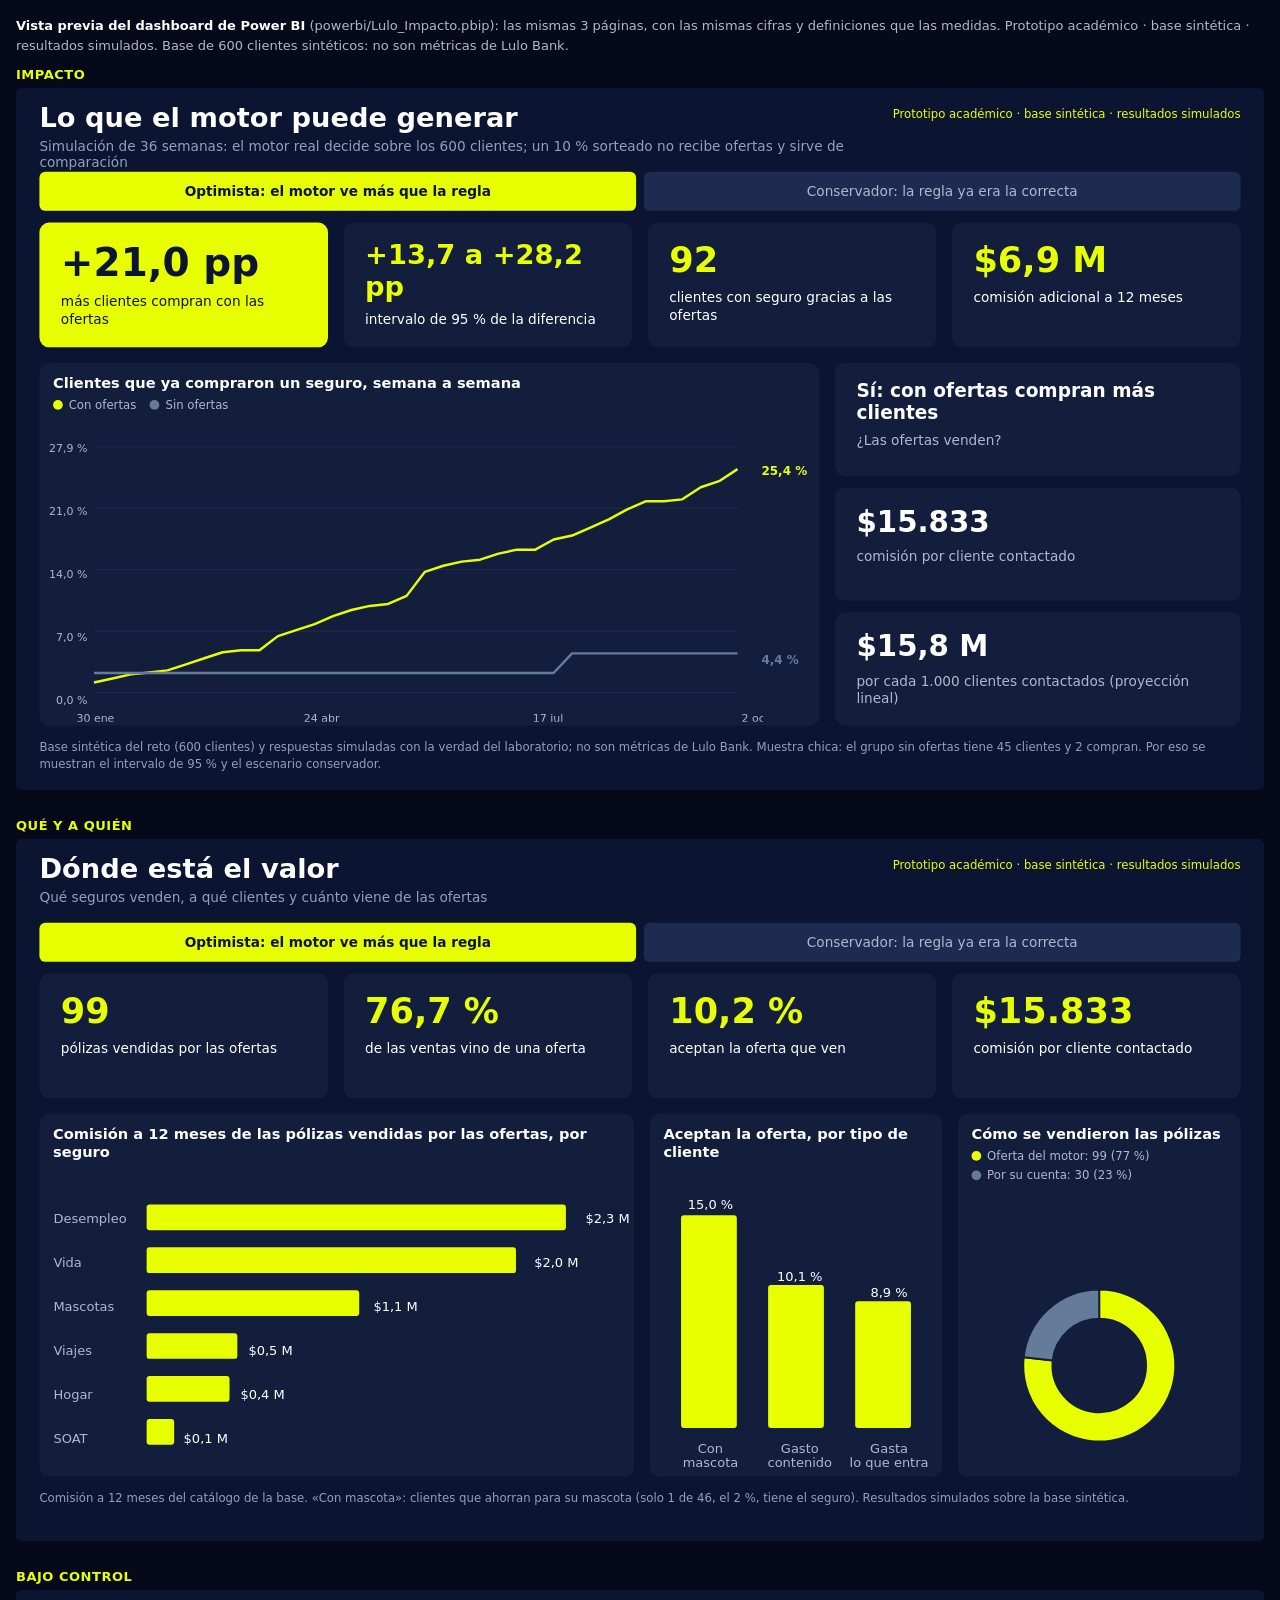
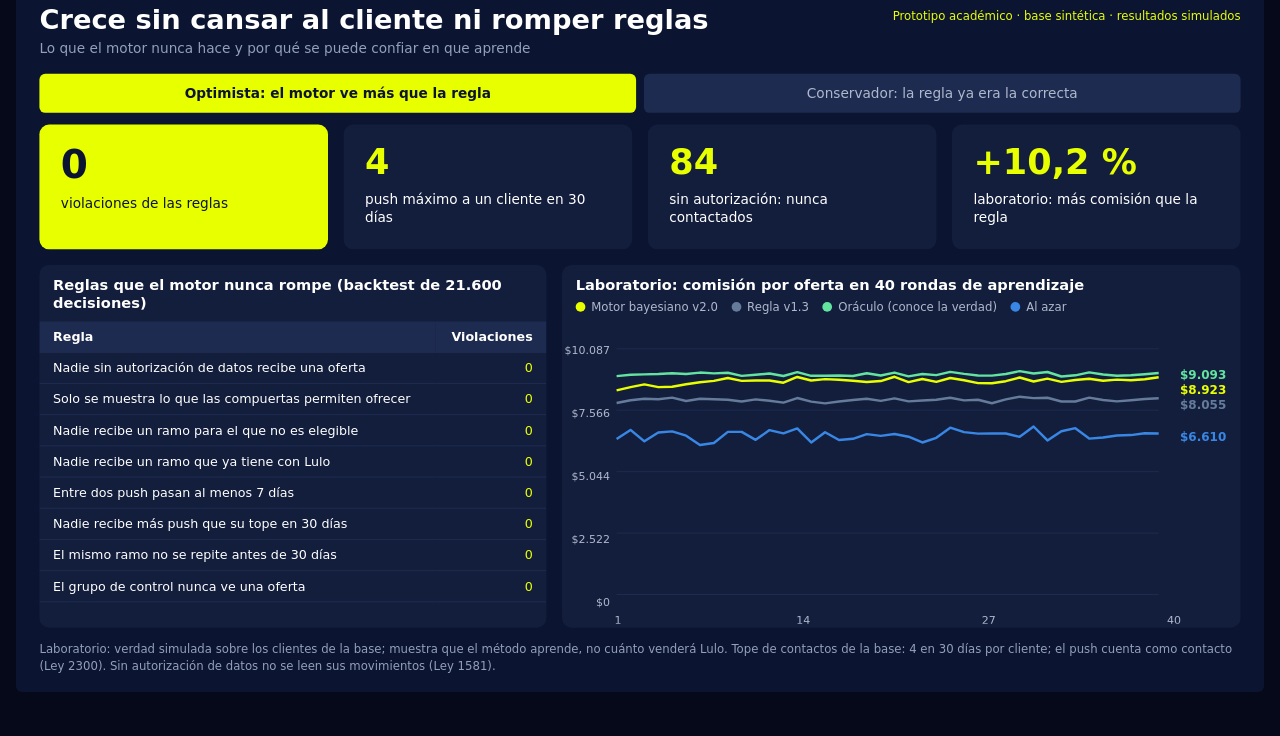
==== commit d093b3be: "Dashboard de impacto: ajustes tras abrirlo en Power BI Desktop Al abrir Lulo_Impacto.pbip en Power B" ====
--- a/powerbi/vista_previa.html
+++ b/powerbi/vista_previa.html
@@ -31,7 +31,7 @@
 .esc{display:none}
 body[data-e="0"] .esc[data-e="0"]{display:block}body[data-e="0"] .s[data-e="0"]{background:#E8FF00;color:#0B1430;font-weight:600}
 body[data-e="1"] .esc[data-e="1"]{display:block}body[data-e="1"] .s[data-e="1"]{background:#E8FF00;color:#0B1430;font-weight:600}
-</style></head><body data-e="0"><div class="top"><b>Vista previa del dashboard de Power BI</b> (powerbi/Lulo_Impacto.pbip): las mismas 3 páginas, con las mismas cifras y definiciones que las medidas. Prototipo académico · base sintética · resultados simulados. Base de 600 clientes sintéticos: no son métricas de Lulo Bank.</div><section class="hoja"><h2 class="pest">Impacto</h2><div class="marco"><div class="p"><div class="h1">Lo que el motor puede generar</div><div class="h2">Simulación de 36 semanas: el motor real decide sobre los 600 clientes; un 10 % sorteado no recibe ofertas y sirve de comparación</div><div class="tag">Prototipo académico · base sintética · resultados simulados</div><div class="sl"><button class="s" data-e="0" type="button">Optimista: el motor ve más que la regla</button><button class="s" data-e="1" type="button">Conservador: la regla ya era la correcta</button></div><div class="esc" data-e="0"><div class="b" style="left:24px;top:138px;width:296px;height:128px;background:#E8FF00;padding:18px 22px"><div class="v" style="color:#0B1430;font-size:40px">+21,0 pp</div><div class="l" style="color:#0B1430">más clientes compran con las ofertas</div></div><div class="b" style="left:336px;top:138px;width:296px;height:128px;background:#131E3D;padding:18px 22px"><div class="v" style="color:#E8FF00;font-size:28px">+13,7 a +28,2 pp</div><div class="l" style="color:#FFFFFF">intervalo de 95 % de la diferencia</div></div><div class="b" style="left:648px;top:138px;width:296px;height:128px;background:#131E3D;padding:18px 22px"><div class="v" style="color:#E8FF00;font-size:36px">92</div><div class="l" style="color:#FFFFFF">clientes nuevos con seguro gracias a las ofertas</div></div><div class="b" style="left:960px;top:138px;width:296px;height:128px;background:#131E3D;padding:18px 22px"><div class="v" style="color:#E8FF00;font-size:36px">$6,9 M</div><div class="l" style="color:#FFFFFF">comisión adicional a 12 meses</div></div><div class="b" style="left:24px;top:282px;width:800px;height:372px;background:#131E3D;"><div class="t">Clientes que ya compraron un seguro, semana a semana</div><div class="ley"><span><i style="background:#E8FF00"></i>Con ofertas</span><span><i style="background:#647B9A"></i>Sin ofertas</span></div><div class="svg"><svg width="800" height="340" role="img" aria-label="Clientes que ya compraron un seguro, semana a semana"><line x1="56" x2="716" y1="310.0" y2="310.0" stroke="#1E2B50"/><text x="48" y="314.0" text-anchor="end" class="ax">0,0 %</text><line x1="56" x2="716" y1="247.0" y2="247.0" stroke="#1E2B50"/><text x="48" y="251.0" text-anchor="end" class="ax">7,0 %</text><line x1="56" x2="716" y1="184.0" y2="184.0" stroke="#1E2B50"/><text x="48" y="188.0" text-anchor="end" class="ax">14,0 %</text><line x1="56" x2="716" y1="121.0" y2="121.0" stroke="#1E2B50"/><text x="48" y="125.0" text-anchor="end" class="ax">21,0 %</text><line x1="56" x2="716" y1="58.0" y2="58.0" stroke="#1E2B50"/><text x="48" y="62.0" text-anchor="end" class="ax">27,9 %</text><text x="56.0" y="332" text-anchor="middle" class="ax">30 ene</text><text x="282.3" y="332" text-anchor="middle" class="ax">24 abr</text><text x="508.6" y="332" text-anchor="middle" class="ax">17 jul</text><text x="716.0" y="332" text-anchor="middle" class="ax">2 oct</text><polyline points="56.0,299.7 74.9,295.6 93.7,291.4 112.6,289.4 131.4,287.3 150.3,281.1 169.1,274.9 188.0,268.7 206.9,266.7 225.7,266.7 244.6,252.2 263.4,246.0 282.3,239.8 301.1,231.6 320.0,225.4 338.9,221.2 357.7,219.2 376.6,210.9 395.4,186.2 414.3,180.0 433.1,175.8 452.0,173.8 470.9,167.6 489.7,163.5 508.6,163.5 527.4,153.1 546.3,149.0 565.1,140.8 584.0,132.5 602.9,122.2 621.7,113.9 640.6,113.9 659.4,111.9 678.3,99.5 697.1,93.3 716.0,80.9" fill="none" stroke="#E8FF00" stroke-width="2.5" stroke-linejoin="round"><title>Con ofertas</title></polyline><circle cx="56.0" cy="299.7" r="7" fill="transparent"><title>Con ofertas · 30 ene: 1,1 %</title></circle><circle cx="74.9" cy="295.6" r="7" fill="transparent"><title>Con ofertas · 6 feb: 1,6 %</title></circle><circle cx="93.7" cy="291.4" r="7" fill="transparent"><title>Con ofertas · 13 feb: 2,1 %</title></circle><circle cx="112.6" cy="289.4" r="7" fill="transparent"><title>Con ofertas · 20 feb: 2,3 %</title></circle><circle cx="131.4" cy="287.3" r="7" fill="transparent"><title>Con ofertas · 27 feb: 2,5 %</title></circle><circle cx="150.3" cy="281.1" r="7" fill="transparent"><title>Con ofertas · 6 mar: 3,2 %</title></circle><circle cx="169.1" cy="274.9" r="7" fill="transparent"><title>Con ofertas · 13 mar: 3,9 %</title></circle><circle cx="188.0" cy="268.7" r="7" fill="transparent"><title>Con ofertas · 20 mar: 4,6 %</title></circle><circle cx="206.9" cy="266.7" r="7" fill="transparent"><title>Con ofertas · 27 mar: 4,8 %</title></circle><circle cx="225.7" cy="266.7" r="7" fill="transparent"><title>Con ofertas · 3 abr: 4,8 %</title></circle><circle cx="244.6" cy="252.2" r="7" fill="transparent"><title>Con ofertas · 10 abr: 6,4 %</title></circle><circle cx="263.4" cy="246.0" r="7" fill="transparent"><title>Con ofertas · 17 abr: 7,1 %</title></circle><circle cx="282.3" cy="239.8" r="7" fill="transparent"><title>Con ofertas · 24 abr: 7,8 %</title></circle><circle cx="301.1" cy="231.6" r="7" fill="transparent"><title>Con ofertas · 1 may: 8,7 %</title></circle><circle cx="320.0" cy="225.4" r="7" fill="transparent"><title>Con ofertas · 8 may: 9,4 %</title></circle><circle cx="338.9" cy="221.2" r="7" fill="transparent"><title>Con ofertas · 15 may: 9,8 %</title></circle><circle cx="357.7" cy="219.2" r="7" fill="transparent"><title>Con ofertas · 22 may: 10,1 %</title></circle><circle cx="376.6" cy="210.9" r="7" fill="transparent"><title>Con ofertas · 29 may: 11,0 %</title></circle><circle cx="395.4" cy="186.2" r="7" fill="transparent"><title>Con ofertas · 5 jun: 13,7 %</title></circle><circle cx="414.3" cy="180.0" r="7" fill="transparent"><title>Con ofertas · 12 jun: 14,4 %</title></circle><circle cx="433.1" cy="175.8" r="7" fill="transparent"><title>Con ofertas · 19 jun: 14,9 %</title></circle><circle cx="452.0" cy="173.8" r="7" fill="transparent"><title>Con ofertas · 26 jun: 15,1 %</title></circle><circle cx="470.9" cy="167.6" r="7" fill="transparent"><title>Con ofertas · 3 jul: 15,8 %</title></circle><circle cx="489.7" cy="163.5" r="7" fill="transparent"><title>Con ofertas · 10 jul: 16,2 %</title></circle><circle cx="508.6" cy="163.5" r="7" fill="transparent"><title>Con ofertas · 17 jul: 16,2 %</title></circle><circle cx="527.4" cy="153.1" r="7" fill="transparent"><title>Con ofertas · 24 jul: 17,4 %</title></circle><circle cx="546.3" cy="149.0" r="7" fill="transparent"><title>Con ofertas · 31 jul: 17,8 %</title></circle><circle cx="565.1" cy="140.8" r="7" fill="transparent"><title>Con ofertas · 7 ago: 18,8 %</title></circle><circle cx="584.0" cy="132.5" r="7" fill="transparent"><title>Con ofertas · 14 ago: 19,7 %</title></circle><circle cx="602.9" cy="122.2" r="7" fill="transparent"><title>Con ofertas · 21 ago: 20,8 %</title></circle><circle cx="621.7" cy="113.9" r="7" fill="transparent"><title>Con ofertas · 28 ago: 21,7 %</title></circle><circle cx="640.6" cy="113.9" r="7" fill="transparent"><title>Con ofertas · 4 sep: 21,7 %</title></circle><circle cx="659.4" cy="111.9" r="7" fill="transparent"><title>Con ofertas · 11 sep: 22,0 %</title></circle><circle cx="678.3" cy="99.5" r="7" fill="transparent"><title>Con ofertas · 18 sep: 23,3 %</title></circle><circle cx="697.1" cy="93.3" r="7" fill="transparent"><title>Con ofertas · 25 sep: 24,0 %</title></circle><circle cx="716.0" cy="80.9" r="7" fill="transparent"><title>Con ofertas · 2 oct: 25,4 %</title></circle><polyline points="56.0,290.0 74.9,290.0 93.7,290.0 112.6,290.0 131.4,290.0 150.3,290.0 169.1,290.0 188.0,290.0 206.9,290.0 225.7,290.0 244.6,290.0 263.4,290.0 282.3,290.0 301.1,290.0 320.0,290.0 338.9,290.0 357.7,290.0 376.6,290.0 395.4,290.0 414.3,290.0 433.1,290.0 452.0,290.0 470.9,290.0 489.7,290.0 508.6,290.0 527.4,290.0 546.3,269.9 565.1,269.9 584.0,269.9 602.9,269.9 621.7,269.9 640.6,269.9 659.4,269.9 678.3,269.9 697.1,269.9 716.0,269.9" fill="none" stroke="#647B9A" stroke-width="2.5" stroke-linejoin="round"><title>Sin ofertas</title></polyline><circle cx="56.0" cy="290.0" r="7" fill="transparent"><title>Sin ofertas · 30 ene: 2,2 %</title></circle><circle cx="74.9" cy="290.0" r="7" fill="transparent"><title>Sin ofertas · 6 feb: 2,2 %</title></circle><circle cx="93.7" cy="290.0" r="7" fill="transparent"><title>Sin ofertas · 13 feb: 2,2 %</title></circle><circle cx="112.6" cy="290.0" r="7" fill="transparent"><title>Sin ofertas · 20 feb: 2,2 %</title></circle><circle cx="131.4" cy="290.0" r="7" fill="transparent"><title>Sin ofertas · 27 feb: 2,2 %</title></circle><circle cx="150.3" cy="290.0" r="7" fill="transparent"><title>Sin ofertas · 6 mar: 2,2 %</title></circle><circle cx="169.1" cy="290.0" r="7" fill="transparent"><title>Sin ofertas · 13 mar: 2,2 %</title></circle><circle cx="188.0" cy="290.0" r="7" fill="transparent"><title>Sin ofertas · 20 mar: 2,2 %</title></circle><circle cx="206.9" cy="290.0" r="7" fill="transparent"><title>Sin ofertas · 27 mar: 2,2 %</title></circle><circle cx="225.7" cy="290.0" r="7" fill="transparent"><title>Sin ofertas · 3 abr: 2,2 %</title></circle><circle cx="244.6" cy="290.0" r="7" fill="transparent"><title>Sin ofertas · 10 abr: 2,2 %</title></circle><circle cx="263.4" cy="290.0" r="7" fill="transparent"><title>Sin ofertas · 17 abr: 2,2 %</title></circle><circle cx="282.3" cy="290.0" r="7" fill="transparent"><title>Sin ofertas · 24 abr: 2,2 %</title></circle><circle cx="301.1" cy="290.0" r="7" fill="transparent"><title>Sin ofertas · 1 may: 2,2 %</title></circle><circle cx="320.0" cy="290.0" r="7" fill="transparent"><title>Sin ofertas · 8 may: 2,2 %</title></circle><circle cx="338.9" cy="290.0" r="7" fill="transparent"><title>Sin ofertas · 15 may: 2,2 %</title></circle><circle cx="357.7" cy="290.0" r="7" fill="transparent"><title>Sin ofertas · 22 may: 2,2 %</title></circle><circle cx="376.6" cy="290.0" r="7" fill="transparent"><title>Sin ofertas · 29 may: 2,2 %</title></circle><circle cx="395.4" cy="290.0" r="7" fill="transparent"><title>Sin ofertas · 5 jun: 2,2 %</title></circle><circle cx="414.3" cy="290.0" r="7" fill="transparent"><title>Sin ofertas · 12 jun: 2,2 %</title></circle><circle cx="433.1" cy="290.0" r="7" fill="transparent"><title>Sin ofertas · 19 jun: 2,2 %</title></circle><circle cx="452.0" cy="290.0" r="7" fill="transparent"><title>Sin ofertas · 26 jun: 2,2 %</title></circle><circle cx="470.9" cy="290.0" r="7" fill="transparent"><title>Sin ofertas · 3 jul: 2,2 %</title></circle><circle cx="489.7" cy="290.0" r="7" fill="transparent"><title>Sin ofertas · 10 jul: 2,2 %</title></circle><circle cx="508.6" cy="290.0" r="7" fill="transparent"><title>Sin ofertas · 17 jul: 2,2 %</title></circle><circle cx="527.4" cy="290.0" r="7" fill="transparent"><title>Sin ofertas · 24 jul: 2,2 %</title></circle><circle cx="546.3" cy="269.9" r="7" fill="transparent"><title>Sin ofertas · 31 jul: 4,4 %</title></circle><circle cx="565.1" cy="269.9" r="7" fill="transparent"><title>Sin ofertas · 7 ago: 4,4 %</title></circle><circle cx="584.0" cy="269.9" r="7" fill="transparent"><title>Sin ofertas · 14 ago: 4,4 %</title></circle><circle cx="602.9" cy="269.9" r="7" fill="transparent"><title>Sin ofertas · 21 ago: 4,4 %</title></circle><circle cx="621.7" cy="269.9" r="7" fill="transparent"><title>Sin ofertas · 28 ago: 4,4 %</title></circle><circle cx="640.6" cy="269.9" r="7" fill="transparent"><title>Sin ofertas · 4 sep: 4,4 %</title></circle><circle cx="659.4" cy="269.9" r="7" fill="transparent"><title>Sin ofertas · 11 sep: 4,4 %</title></circle><circle cx="678.3" cy="269.9" r="7" fill="transparent"><title>Sin ofertas · 18 sep: 4,4 %</title></circle><circle cx="697.1" cy="269.9" r="7" fill="transparent"><title>Sin ofertas · 25 sep: 4,4 %</title></circle><circle cx="716.0" cy="269.9" r="7" fill="transparent"><title>Sin ofertas · 2 oct: 4,4 %</title></circle><text x="722" y="84.9" class="fin" fill="#E8FF00">25,4 %</text><text x="722" y="273.9" class="fin" fill="#647B9A">4,4 %</text></svg></div></div><div class="b" style="left:840px;top:282px;width:416px;height:116px;background:#131E3D;padding:18px 22px"><div class="v" style="color:#FFFFFF;font-size:19px">Sí: con ofertas compran más clientes</div><div class="l" style="color:#AFB8CC">¿Las ofertas venden?</div></div><div class="b" style="left:840px;top:410px;width:416px;height:116px;background:#131E3D;padding:18px 22px"><div class="v" style="color:#FFFFFF;font-size:30px">$15.833</div><div class="l" style="color:#AFB8CC">comisión por cliente contactado</div></div><div class="b" style="left:840px;top:538px;width:416px;height:116px;background:#131E3D;padding:18px 22px"><div class="v" style="color:#FFFFFF;font-size:30px">$15,8 M</div><div class="l" style="color:#AFB8CC">por cada 1.000 clientes contactados (proyección lineal)</div></div></div><div class="esc" data-e="1"><div class="b" style="left:24px;top:138px;width:296px;height:128px;background:#E8FF00;padding:18px 22px"><div class="v" style="color:#0B1430;font-size:40px">+15,0 pp</div><div class="l" style="color:#0B1430">más clientes compran con las ofertas</div></div><div class="b" style="left:336px;top:138px;width:296px;height:128px;background:#131E3D;padding:18px 22px"><div class="v" style="color:#E8FF00;font-size:28px">+7,9 a +22,1 pp</div><div class="l" style="color:#FFFFFF">intervalo de 95 % de la diferencia</div></div><div class="b" style="left:648px;top:138px;width:296px;height:128px;background:#131E3D;padding:18px 22px"><div class="v" style="color:#E8FF00;font-size:36px">66</div><div class="l" style="color:#FFFFFF">clientes nuevos con seguro gracias a las ofertas</div></div><div class="b" style="left:960px;top:138px;width:296px;height:128px;background:#131E3D;padding:18px 22px"><div class="v" style="color:#E8FF00;font-size:36px">$4,9 M</div><div class="l" style="color:#FFFFFF">comisión adicional a 12 meses</div></div><div class="b" style="left:24px;top:282px;width:800px;height:372px;background:#131E3D;"><div class="t">Clientes que ya compraron un seguro, semana a semana</div><div class="ley"><span><i style="background:#E8FF00"></i>Con ofertas</span><span><i style="background:#647B9A"></i>Sin ofertas</span></div><div class="svg"><svg width="800" height="340" role="img" aria-label="Clientes que ya compraron un seguro, semana a semana"><line x1="56" x2="716" y1="310.0" y2="310.0" stroke="#1E2B50"/><text x="48" y="314.0" text-anchor="end" class="ax">0,0 %</text><line x1="56" x2="716" y1="247.0" y2="247.0" stroke="#1E2B50"/><text x="48" y="251.0" text-anchor="end" class="ax">5,3 %</text><line x1="56" x2="716" y1="184.0" y2="184.0" stroke="#1E2B50"/><text x="48" y="188.0" text-anchor="end" class="ax">10,7 %</text><line x1="56" x2="716" y1="121.0" y2="121.0" stroke="#1E2B50"/><text x="48" y="125.0" text-anchor="end" class="ax">16,0 %</text><line x1="56" x2="716" y1="58.0" y2="58.0" stroke="#1E2B50"/><text x="48" y="62.0" text-anchor="end" class="ax">21,4 %</text><text x="56.0" y="332" text-anchor="middle" class="ax">30 ene</text><text x="282.3" y="332" text-anchor="middle" class="ax">24 abr</text><text x="508.6" y="332" text-anchor="middle" class="ax">17 jul</text><text x="716.0" y="332" text-anchor="middle" class="ax">2 oct</text><polyline points="56.0,301.9 74.9,296.5 93.7,291.1 112.6,288.4 131.4,285.7 150.3,283.1 169.1,275.0 188.0,266.9 206.9,264.2 225.7,264.2 244.6,248.0 263.4,242.6 282.3,239.9 301.1,234.5 320.0,229.1 338.9,223.8 357.7,218.4 376.6,213.0 395.4,191.4 414.3,183.3 433.1,183.3 452.0,183.3 470.9,177.9 489.7,172.6 508.6,169.9 527.4,161.8 546.3,153.7 565.1,145.6 584.0,137.5 602.9,132.1 621.7,118.6 640.6,118.6 659.4,115.9 678.3,107.9 697.1,99.8 716.0,80.9" fill="none" stroke="#E8FF00" stroke-width="2.5" stroke-linejoin="round"><title>Con ofertas</title></polyline><circle cx="56.0" cy="301.9" r="7" fill="transparent"><title>Con ofertas · 30 ene: 0,7 %</title></circle><circle cx="74.9" cy="296.5" r="7" fill="transparent"><title>Con ofertas · 6 feb: 1,1 %</title></circle><circle cx="93.7" cy="291.1" r="7" fill="transparent"><title>Con ofertas · 13 feb: 1,6 %</title></circle><circle cx="112.6" cy="288.4" r="7" fill="transparent"><title>Con ofertas · 20 feb: 1,8 %</title></circle><circle cx="131.4" cy="285.7" r="7" fill="transparent"><title>Con ofertas · 27 feb: 2,1 %</title></circle><circle cx="150.3" cy="283.1" r="7" fill="transparent"><title>Con ofertas · 6 mar: 2,3 %</title></circle><circle cx="169.1" cy="275.0" r="7" fill="transparent"><title>Con ofertas · 13 mar: 3,0 %</title></circle><circle cx="188.0" cy="266.9" r="7" fill="transparent"><title>Con ofertas · 20 mar: 3,7 %</title></circle><circle cx="206.9" cy="264.2" r="7" fill="transparent"><title>Con ofertas · 27 mar: 3,9 %</title></circle><circle cx="225.7" cy="264.2" r="7" fill="transparent"><title>Con ofertas · 3 abr: 3,9 %</title></circle><circle cx="244.6" cy="248.0" r="7" fill="transparent"><title>Con ofertas · 10 abr: 5,3 %</title></circle><circle cx="263.4" cy="242.6" r="7" fill="transparent"><title>Con ofertas · 17 abr: 5,7 %</title></circle><circle cx="282.3" cy="239.9" r="7" fill="transparent"><title>Con ofertas · 24 abr: 5,9 %</title></circle><circle cx="301.1" cy="234.5" r="7" fill="transparent"><title>Con ofertas · 1 may: 6,4 %</title></circle><circle cx="320.0" cy="229.1" r="7" fill="transparent"><title>Con ofertas · 8 may: 6,9 %</title></circle><circle cx="338.9" cy="223.8" r="7" fill="transparent"><title>Con ofertas · 15 may: 7,3 %</title></circle><circle cx="357.7" cy="218.4" r="7" fill="transparent"><title>Con ofertas · 22 may: 7,8 %</title></circle><circle cx="376.6" cy="213.0" r="7" fill="transparent"><title>Con ofertas · 29 may: 8,2 %</title></circle><circle cx="395.4" cy="191.4" r="7" fill="transparent"><title>Con ofertas · 5 jun: 10,1 %</title></circle><circle cx="414.3" cy="183.3" r="7" fill="transparent"><title>Con ofertas · 12 jun: 10,8 %</title></circle><circle cx="433.1" cy="183.3" r="7" fill="transparent"><title>Con ofertas · 19 jun: 10,8 %</title></circle><circle cx="452.0" cy="183.3" r="7" fill="transparent"><title>Con ofertas · 26 jun: 10,8 %</title></circle><circle cx="470.9" cy="177.9" r="7" fill="transparent"><title>Con ofertas · 3 jul: 11,2 %</title></circle><circle cx="489.7" cy="172.6" r="7" fill="transparent"><title>Con ofertas · 10 jul: 11,7 %</title></circle><circle cx="508.6" cy="169.9" r="7" fill="transparent"><title>Con ofertas · 17 jul: 11,9 %</title></circle><circle cx="527.4" cy="161.8" r="7" fill="transparent"><title>Con ofertas · 24 jul: 12,6 %</title></circle><circle cx="546.3" cy="153.7" r="7" fill="transparent"><title>Con ofertas · 31 jul: 13,3 %</title></circle><circle cx="565.1" cy="145.6" r="7" fill="transparent"><title>Con ofertas · 7 ago: 14,0 %</title></circle><circle cx="584.0" cy="137.5" r="7" fill="transparent"><title>Con ofertas · 14 ago: 14,6 %</title></circle><circle cx="602.9" cy="132.1" r="7" fill="transparent"><title>Con ofertas · 21 ago: 15,1 %</title></circle><circle cx="621.7" cy="118.6" r="7" fill="transparent"><title>Con ofertas · 28 ago: 16,2 %</title></circle><circle cx="640.6" cy="118.6" r="7" fill="transparent"><title>Con ofertas · 4 sep: 16,2 %</title></circle><circle cx="659.4" cy="115.9" r="7" fill="transparent"><title>Con ofertas · 11 sep: 16,5 %</title></circle><circle cx="678.3" cy="107.9" r="7" fill="transparent"><title>Con ofertas · 18 sep: 17,2 %</title></circle><circle cx="697.1" cy="99.8" r="7" fill="transparent"><title>Con ofertas · 25 sep: 17,8 %</title></circle><circle cx="716.0" cy="80.9" r="7" fill="transparent"><title>Con ofertas · 2 oct: 19,5 %</title></circle><polyline points="56.0,283.8 74.9,283.8 93.7,283.8 112.6,283.8 131.4,283.8 150.3,283.8 169.1,283.8 188.0,283.8 206.9,283.8 225.7,283.8 244.6,283.8 263.4,283.8 282.3,283.8 301.1,283.8 320.0,283.8 338.9,283.8 357.7,283.8 376.6,283.8 395.4,283.8 414.3,283.8 433.1,283.8 452.0,283.8 470.9,283.8 489.7,283.8 508.6,283.8 527.4,283.8 546.3,257.7 565.1,257.7 584.0,257.7 602.9,257.7 621.7,257.7 640.6,257.7 659.4,257.7 678.3,257.7 697.1,257.7 716.0,257.7" fill="none" stroke="#647B9A" stroke-width="2.5" stroke-linejoin="round"><title>Sin ofertas</title></polyline><circle cx="56.0" cy="283.8" r="7" fill="transparent"><title>Sin ofertas · 30 ene: 2,2 %</title></circle><circle cx="74.9" cy="283.8" r="7" fill="transparent"><title>Sin ofertas · 6 feb: 2,2 %</title></circle><circle cx="93.7" cy="283.8" r="7" fill="transparent"><title>Sin ofertas · 13 feb: 2,2 %</title></circle><circle cx="112.6" cy="283.8" r="7" fill="transparent"><title>Sin ofertas · 20 feb: 2,2 %</title></circle><circle cx="131.4" cy="283.8" r="7" fill="transparent"><title>Sin ofertas · 27 feb: 2,2 %</title></circle><circle cx="150.3" cy="283.8" r="7" fill="transparent"><title>Sin ofertas · 6 mar: 2,2 %</title></circle><circle cx="169.1" cy="283.8" r="7" fill="transparent"><title>Sin ofertas · 13 mar: 2,2 %</title></circle><circle cx="188.0" cy="283.8" r="7" fill="transparent"><title>Sin ofertas · 20 mar: 2,2 %</title></circle><circle cx="206.9" cy="283.8" r="7" fill="transparent"><title>Sin ofertas · 27 mar: 2,2 %</title></circle><circle cx="225.7" cy="283.8" r="7" fill="transparent"><title>Sin ofertas · 3 abr: 2,2 %</title></circle><circle cx="244.6" cy="283.8" r="7" fill="transparent"><title>Sin ofertas · 10 abr: 2,2 %</title></circle><circle cx="263.4" cy="283.8" r="7" fill="transparent"><title>Sin ofertas · 17 abr: 2,2 %</title></circle><circle cx="282.3" cy="283.8" r="7" fill="transparent"><title>Sin ofertas · 24 abr: 2,2 %</title></circle><circle cx="301.1" cy="283.8" r="7" fill="transparent"><title>Sin ofertas · 1 may: 2,2 %</title></circle><circle cx="320.0" cy="283.8" r="7" fill="transparent"><title>Sin ofertas · 8 may: 2,2 %</title></circle><circle cx="338.9" cy="283.8" r="7" fill="transparent"><title>Sin ofertas · 15 may: 2,2 %</title></circle><circle cx="357.7" cy="283.8" r="7" fill="transparent"><title>Sin ofertas · 22 may: 2,2 %</title></circle><circle cx="376.6" cy="283.8" r="7" fill="transparent"><title>Sin ofertas · 29 may: 2,2 %</title></circle><circle cx="395.4" cy="283.8" r="7" fill="transparent"><title>Sin ofertas · 5 jun: 2,2 %</title></circle><circle cx="414.3" cy="283.8" r="7" fill="transparent"><title>Sin ofertas · 12 jun: 2,2 %</title></circle><circle cx="433.1" cy="283.8" r="7" fill="transparent"><title>Sin ofertas · 19 jun: 2,2 %</title></circle><circle cx="452.0" cy="283.8" r="7" fill="transparent"><title>Sin ofertas · 26 jun: 2,2 %</title></circle><circle cx="470.9" cy="283.8" r="7" fill="transparent"><title>Sin ofertas · 3 jul: 2,2 %</title></circle><circle cx="489.7" cy="283.8" r="7" fill="transparent"><title>Sin ofertas · 10 jul: 2,2 %</title></circle><circle cx="508.6" cy="283.8" r="7" fill="transparent"><title>Sin ofertas · 17 jul: 2,2 %</title></circle><circle cx="527.4" cy="283.8" r="7" fill="transparent"><title>Sin ofertas · 24 jul: 2,2 %</title></circle><circle cx="546.3" cy="257.7" r="7" fill="transparent"><title>Sin ofertas · 31 jul: 4,4 %</title></circle><circle cx="565.1" cy="257.7" r="7" fill="transparent"><title>Sin ofertas · 7 ago: 4,4 %</title></circle><circle cx="584.0" cy="257.7" r="7" fill="transparent"><title>Sin ofertas · 14 ago: 4,4 %</title></circle><circle cx="602.9" cy="257.7" r="7" fill="transparent"><title>Sin ofertas · 21 ago: 4,4 %</title></circle><circle cx="621.7" cy="257.7" r="7" fill="transparent"><title>Sin ofertas · 28 ago: 4,4 %</title></circle><circle cx="640.6" cy="257.7" r="7" fill="transparent"><title>Sin ofertas · 4 sep: 4,4 %</title></circle><circle cx="659.4" cy="257.7" r="7" fill="transparent"><title>Sin ofertas · 11 sep: 4,4 %</title></circle><circle cx="678.3" cy="257.7" r="7" fill="transparent"><title>Sin ofertas · 18 sep: 4,4 %</title></circle><circle cx="697.1" cy="257.7" r="7" fill="transparent"><title>Sin ofertas · 25 sep: 4,4 %</title></circle><circle cx="716.0" cy="257.7" r="7" fill="transparent"><title>Sin ofertas · 2 oct: 4,4 %</title></circle><text x="722" y="84.9" class="fin" fill="#E8FF00">19,5 %</text><text x="722" y="261.7" class="fin" fill="#647B9A">4,4 %</text></svg></div></div><div class="b" style="left:840px;top:282px;width:416px;height:116px;background:#131E3D;padding:18px 22px"><div class="v" style="color:#FFFFFF;font-size:19px">Sí: con ofertas compran más clientes</div><div class="l" style="color:#AFB8CC">¿Las ofertas venden?</div></div><div class="b" style="left:840px;top:410px;width:416px;height:116px;background:#131E3D;padding:18px 22px"><div class="v" style="color:#FFFFFF;font-size:30px">$11.245</div><div class="l" style="color:#AFB8CC">comisión por cliente contactado</div></div><div class="b" style="left:840px;top:538px;width:416px;height:116px;background:#131E3D;padding:18px 22px"><div class="v" style="color:#FFFFFF;font-size:30px">$11,2 M</div><div class="l" style="color:#AFB8CC">por cada 1.000 clientes contactados (proyección lineal)</div></div></div><div class="pie">Base sintética del reto (600 clientes) y respuestas simuladas con la verdad del laboratorio; no son métricas de Lulo Bank. Muestra chica: el grupo sin ofertas tiene 45 clientes y 2 compran. Por eso se muestran el intervalo de 95 % y el escenario conservador.</div></div></div></section><section class="hoja"><h2 class="pest">Qué y a quién</h2><div class="marco"><div class="p"><div class="h1">Dónde está el valor</div><div class="h2">Qué seguros venden, a qué clientes y cuánto viene de las ofertas</div><div class="tag">Prototipo académico · base sintética · resultados simulados</div><div class="sl"><button class="s" data-e="0" type="button">Optimista: el motor ve más que la regla</button><button class="s" data-e="1" type="button">Conservador: la regla ya era la correcta</button></div><div class="esc" data-e="0"><div class="b" style="left:24px;top:138px;width:296px;height:128px;background:#131E3D;padding:18px 22px"><div class="v" style="color:#E8FF00;font-size:36px">99</div><div class="l" style="color:#FFFFFF">pólizas vendidas por las ofertas</div></div><div class="b" style="left:336px;top:138px;width:296px;height:128px;background:#131E3D;padding:18px 22px"><div class="v" style="color:#E8FF00;font-size:36px">76,7 %</div><div class="l" style="color:#FFFFFF">de las ventas vino de una oferta</div></div><div class="b" style="left:648px;top:138px;width:296px;height:128px;background:#131E3D;padding:18px 22px"><div class="v" style="color:#E8FF00;font-size:36px">10,2 %</div><div class="l" style="color:#FFFFFF">aceptan la oferta que ven</div></div><div class="b" style="left:960px;top:138px;width:296px;height:128px;background:#131E3D;padding:18px 22px"><div class="v" style="color:#E8FF00;font-size:36px">$15.833</div><div class="l" style="color:#FFFFFF">comisión por cliente contactado</div></div><div class="b" style="left:24px;top:282px;width:610px;height:372px;background:#131E3D;"><div class="t">Comisión a 12 meses de las pólizas vendidas por las ofertas, por seguro</div><div class="svg"><svg width="610" height="340" role="img" aria-label="Comisión a 12 meses de las pólizas vendidas por las ofertas, por seguro"><text x="14" y="82.0" class="cat">Desempleo</text><rect x="110" y="64.8" width="430.0" height="26.4" rx="3" fill="#E8FF00"><title>Desempleo: $2,3 M</title></rect><text x="546.0" y="82.0" class="val">$2,3 M</text><text x="14" y="126.0" class="cat">Vida</text><rect x="110" y="108.8" width="378.8" height="26.4" rx="3" fill="#E8FF00"><title>Vida: $2,0 M</title></rect><text x="494.8" y="126.0" class="val">$2,0 M</text><text x="14" y="170.0" class="cat">Mascotas</text><rect x="110" y="152.8" width="218.0" height="26.4" rx="3" fill="#E8FF00"><title>Mascotas: $1,1 M</title></rect><text x="334.0" y="170.0" class="val">$1,1 M</text><text x="14" y="214.0" class="cat">Viajes</text><rect x="110" y="196.8" width="93.0" height="26.4" rx="3" fill="#E8FF00"><title>Viajes: $0,5 M</title></rect><text x="209.0" y="214.0" class="val">$0,5 M</text><text x="14" y="258.0" class="cat">Hogar</text><rect x="110" y="240.8" width="85.0" height="26.4" rx="3" fill="#E8FF00"><title>Hogar: $0,4 M</title></rect><text x="201.0" y="258.0" class="val">$0,4 M</text><text x="14" y="302.0" class="cat">SOAT</text><rect x="110" y="284.8" width="28.2" height="26.4" rx="3" fill="#E8FF00"><title>SOAT: $0,1 M</title></rect><text x="144.2" y="302.0" class="val">$0,1 M</text></svg></div></div><div class="b" style="left:650px;top:282px;width:300px;height:372px;background:#131E3D;"><div class="t">Aceptan la oferta, por tipo de cliente</div><div class="svg"><svg width="300" height="340" role="img" aria-label="Aceptan la oferta, por tipo de cliente"><rect x="32.1" y="76.0" width="57.2" height="218.0" rx="3" fill="#E8FF00"><title>Con mascota: 15,0 %</title></rect><text x="60.7" y="68.0" text-anchor="middle" class="val">15,0 %</text><text x="60.7" y="312" text-anchor="middle" class="cat">Con</text><text x="60.7" y="326" text-anchor="middle" class="cat">mascota</text><rect x="121.4" y="147.4" width="57.2" height="146.6" rx="3" fill="#E8FF00"><title>Gasto contenido: 10,1 %</title></rect><text x="150.0" y="139.4" text-anchor="middle" class="val">10,1 %</text><text x="150.0" y="312" text-anchor="middle" class="cat">Gasto</text><text x="150.0" y="326" text-anchor="middle" class="cat">contenido</text><rect x="210.7" y="164.1" width="57.2" height="129.9" rx="3" fill="#E8FF00"><title>Gasta lo que entra: 8,9 %</title></rect><text x="239.3" y="156.1" text-anchor="middle" class="val">8,9 %</text><text x="239.3" y="312" text-anchor="middle" class="cat">Gasta</text><text x="239.3" y="326" text-anchor="middle" class="cat">lo que entra</text></svg></div></div><div class="b" style="left:966px;top:282px;width:290px;height:372px;background:#131E3D;"><div class="t">Cómo se vendieron las pólizas</div><div class="svg"><svg width="290" height="260" role="img" aria-label="Cómo se vendieron las pólizas"><path d="M145.0,72.0 A78,78 0 1 1 67.5,141.5 L97.3,144.8 A48,48 0 1 0 145.0,102.0 Z" fill="#E8FF00" stroke="#131E3D" stroke-width="2"><title>Oferta del motor: 99 (77 %)</title></path><path d="M67.5,141.5 A78,78 0 0 1 144.9,72.0 L145.0,102.0 A48,48 0 0 0 97.3,144.8 Z" fill="#647B9A" stroke="#131E3D" stroke-width="2"><title>Por su cuenta: 30 (23 %)</title></path></svg></div><div class="ley col"><span><i style="background:#E8FF00"></i>Oferta del motor: 99 (77 %)</span><span><i style="background:#647B9A"></i>Por su cuenta: 30 (23 %)</span></div></div></div><div class="esc" data-e="1"><div class="b" style="left:24px;top:138px;width:296px;height:128px;background:#131E3D;padding:18px 22px"><div class="v" style="color:#E8FF00;font-size:36px">70</div><div class="l" style="color:#FFFFFF">pólizas vendidas por las ofertas</div></div><div class="b" style="left:336px;top:138px;width:296px;height:128px;background:#131E3D;padding:18px 22px"><div class="v" style="color:#E8FF00;font-size:36px">70,0 %</div><div class="l" style="color:#FFFFFF">de las ventas vino de una oferta</div></div><div class="b" style="left:648px;top:138px;width:296px;height:128px;background:#131E3D;padding:18px 22px"><div class="v" style="color:#E8FF00;font-size:36px">7,1 %</div><div class="l" style="color:#FFFFFF">aceptan la oferta que ven</div></div><div class="b" style="left:960px;top:138px;width:296px;height:128px;background:#131E3D;padding:18px 22px"><div class="v" style="color:#E8FF00;font-size:36px">$11.245</div><div class="l" style="color:#FFFFFF">comisión por cliente contactado</div></div><div class="b" style="left:24px;top:282px;width:610px;height:372px;background:#131E3D;"><div class="t">Comisión a 12 meses de las pólizas vendidas por las ofertas, por seguro</div><div class="svg"><svg width="610" height="340" role="img" aria-label="Comisión a 12 meses de las pólizas vendidas por las ofertas, por seguro"><text x="14" y="82.0" class="cat">Vida</text><rect x="110" y="64.8" width="430.0" height="26.4" rx="3" fill="#E8FF00"><title>Vida: $1,6 M</title></rect><text x="546.0" y="82.0" class="val">$1,6 M</text><text x="14" y="126.0" class="cat">Desempleo</text><rect x="110" y="108.8" width="360.5" height="26.4" rx="3" fill="#E8FF00"><title>Desempleo: $1,3 M</title></rect><text x="476.5" y="126.0" class="val">$1,3 M</text><text x="14" y="170.0" class="cat">Mascotas</text><rect x="110" y="152.8" width="195.3" height="26.4" rx="3" fill="#E8FF00"><title>Mascotas: $0,7 M</title></rect><text x="311.3" y="170.0" class="val">$0,7 M</text><text x="14" y="214.0" class="cat">Viajes</text><rect x="110" y="196.8" width="107.5" height="26.4" rx="3" fill="#E8FF00"><title>Viajes: $0,4 M</title></rect><text x="223.5" y="214.0" class="val">$0,4 M</text><text x="14" y="258.0" class="cat">Hogar</text><rect x="110" y="240.8" width="100.5" height="26.4" rx="3" fill="#E8FF00"><title>Hogar: $0,4 M</title></rect><text x="216.5" y="258.0" class="val">$0,4 M</text><text x="14" y="302.0" class="cat">SOAT</text><rect x="110" y="284.8" width="16.0" height="26.4" rx="3" fill="#E8FF00"><title>SOAT: $0,1 M</title></rect><text x="132.0" y="302.0" class="val">$0,1 M</text></svg></div></div><div class="b" style="left:650px;top:282px;width:300px;height:372px;background:#131E3D;"><div class="t">Aceptan la oferta, por tipo de cliente</div><div class="svg"><svg width="300" height="340" role="img" aria-label="Aceptan la oferta, por tipo de cliente"><rect x="32.1" y="76.0" width="57.2" height="218.0" rx="3" fill="#E8FF00"><title>Con mascota: 8,8 %</title></rect><text x="60.7" y="68.0" text-anchor="middle" class="val">8,8 %</text><text x="60.7" y="312" text-anchor="middle" class="cat">Con</text><text x="60.7" y="326" text-anchor="middle" class="cat">mascota</text><rect x="121.4" y="120.4" width="57.2" height="173.6" rx="3" fill="#E8FF00"><title>Gasta lo que entra: 7,0 %</title></rect><text x="150.0" y="112.4" text-anchor="middle" class="val">7,0 %</text><text x="150.0" y="312" text-anchor="middle" class="cat">Gasta</text><text x="150.0" y="326" text-anchor="middle" class="cat">lo que entra</text><rect x="210.7" y="132.3" width="57.2" height="161.7" rx="3" fill="#E8FF00"><title>Gasto contenido: 6,5 %</title></rect><text x="239.3" y="124.3" text-anchor="middle" class="val">6,5 %</text><text x="239.3" y="312" text-anchor="middle" class="cat">Gasto</text><text x="239.3" y="326" text-anchor="middle" class="cat">contenido</text></svg></div></div><div class="b" style="left:966px;top:282px;width:290px;height:372px;background:#131E3D;"><div class="t">Cómo se vendieron las pólizas</div><div class="svg"><svg width="290" height="260" role="img" aria-label="Cómo se vendieron las pólizas"><path d="M145.0,72.0 A78,78 0 1 1 70.8,174.2 L99.4,164.9 A48,48 0 1 0 145.0,102.0 Z" fill="#E8FF00" stroke="#131E3D" stroke-width="2"><title>Oferta del motor: 70 (70 %)</title></path><path d="M70.8,174.1 A78,78 0 0 1 144.9,72.0 L145.0,102.0 A48,48 0 0 0 99.3,164.8 Z" fill="#647B9A" stroke="#131E3D" stroke-width="2"><title>Por su cuenta: 30 (30 %)</title></path></svg></div><div class="ley col"><span><i style="background:#E8FF00"></i>Oferta del motor: 70 (70 %)</span><span><i style="background:#647B9A"></i>Por su cuenta: 30 (30 %)</span></div></div></div><div class="pie">Comisión a 12 meses del catálogo de la base. «Con mascota»: clientes que ahorran para su mascota (solo 1 de 46, el 2 %, tiene el seguro). Resultados simulados sobre la base sintética.</div></div></div></section><section class="hoja"><h2 class="pest">Bajo control</h2><div class="marco"><div class="p"><div class="h1">Crece sin cansar al cliente ni romper reglas</div><div class="h2">Lo que el motor nunca hace y por qué se puede confiar en que aprende</div><div class="tag">Prototipo académico · base sintética · resultados simulados</div><div class="sl"><button class="s" data-e="0" type="button">Optimista: el motor ve más que la regla</button><button class="s" data-e="1" type="button">Conservador: la regla ya era la correcta</button></div><div class="esc" data-e="0"><div class="b" style="left:24px;top:138px;width:296px;height:128px;background:#E8FF00;padding:18px 22px"><div class="v" style="color:#0B1430;font-size:40px">0</div><div class="l" style="color:#0B1430">violaciones de las reglas</div></div><div class="b" style="left:336px;top:138px;width:296px;height:128px;background:#131E3D;padding:18px 22px"><div class="v" style="color:#E8FF00;font-size:36px">4</div><div class="l" style="color:#FFFFFF">push máximo a un cliente en 30 días</div></div><div class="b" style="left:648px;top:138px;width:296px;height:128px;background:#131E3D;padding:18px 22px"><div class="v" style="color:#E8FF00;font-size:36px">84</div><div class="l" style="color:#FFFFFF">clientes sin autorización: nunca contactados</div></div><div class="b" style="left:960px;top:138px;width:296px;height:128px;background:#131E3D;padding:18px 22px"><div class="v" style="color:#E8FF00;font-size:36px">+10,2 %</div><div class="l" style="color:#FFFFFF">más comisión por oferta que la regla (laboratorio)</div></div><div class="b" style="left:24px;top:282px;width:520px;height:372px;background:#131E3D;"><div class="t">Reglas que el motor nunca rompe (backtest de 21.600 decisiones)</div><table><thead><tr><th>Regla</th><th class="n">Violaciones</th></tr></thead><tbody><tr><td>Nadie sin autorización de datos recibe una oferta</td><td class="n">0</td></tr><tr><td>Solo se muestra lo que las compuertas permiten ofrecer</td><td class="n">0</td></tr><tr><td>Nadie recibe un ramo para el que no es elegible</td><td class="n">0</td></tr><tr><td>Nadie recibe un ramo que ya tiene con Lulo</td><td class="n">0</td></tr><tr><td>Entre dos push pasan al menos 7 días</td><td class="n">0</td></tr><tr><td>Nadie recibe más push que su tope en 30 días</td><td class="n">0</td></tr><tr><td>El mismo ramo no se repite antes de 30 días</td><td class="n">0</td></tr><tr><td>El grupo de control nunca ve una oferta</td><td class="n">0</td></tr></tbody></table></div><div class="b" style="left:560px;top:282px;width:696px;height:372px;background:#131E3D;"><div class="t">Laboratorio: comisión por oferta en 40 rondas de aprendizaje</div><div class="ley"><span><i style="background:#E8FF00"></i>Motor bayesiano v2.0</span><span><i style="background:#647B9A"></i>Regla v1.3</span><span><i style="background:#62E3A0"></i>Oráculo (conoce la verdad)</span><span><i style="background:#3987E5"></i>Al azar</span></div><div class="svg"><svg width="696" height="340" role="img" aria-label="Laboratorio: comisión por oferta en 40 rondas de aprendizaje"><line x1="56" x2="612" y1="310.0" y2="310.0" stroke="#1E2B50"/><text x="48" y="314.0" text-anchor="end" class="ax">$0</text><line x1="56" x2="612" y1="247.0" y2="247.0" stroke="#1E2B50"/><text x="48" y="251.0" text-anchor="end" class="ax">$2.522</text><line x1="56" x2="612" y1="184.0" y2="184.0" stroke="#1E2B50"/><text x="48" y="188.0" text-anchor="end" class="ax">$5.044</text><line x1="56" x2="612" y1="121.0" y2="121.0" stroke="#1E2B50"/><text x="48" y="125.0" text-anchor="end" class="ax">$7.566</text><line x1="56" x2="612" y1="58.0" y2="58.0" stroke="#1E2B50"/><text x="48" y="62.0" text-anchor="end" class="ax">$10.087</text><text x="56.0" y="332" text-anchor="middle" class="ax">1</text><text x="241.3" y="332" text-anchor="middle" class="ax">14</text><text x="426.7" y="332" text-anchor="middle" class="ax">27</text><text x="612.0" y="332" text-anchor="middle" class="ax">40</text><polyline points="56.0,100.7 70.3,97.3 84.5,94.5 98.8,97.3 113.0,96.9 127.3,94.4 141.5,92.3 155.8,90.9 170.1,88.0 184.3,90.9 198.6,90.6 212.8,90.5 227.1,92.8 241.3,86.9 255.6,90.5 269.8,89.1 284.1,89.7 298.4,90.7 312.6,92.0 326.9,91.1 341.1,86.7 355.4,92.2 369.6,89.0 383.9,91.9 398.2,87.9 412.4,90.2 426.7,93.2 440.9,93.3 455.2,91.2 469.4,87.4 483.7,91.5 497.9,88.6 512.2,91.9 526.5,90.0 540.7,88.7 555.0,90.8 569.2,89.6 583.5,90.2 597.7,89.2 612.0,87.1" fill="none" stroke="#E8FF00" stroke-width="2.5" stroke-linejoin="round"><title>Motor bayesiano v2.0</title></polyline><circle cx="56.0" cy="100.7" r="7" fill="transparent"><title>Motor bayesiano v2.0 · 1: $8.377</title></circle><circle cx="70.3" cy="97.3" r="7" fill="transparent"><title>Motor bayesiano v2.0 · 2: $8.513</title></circle><circle cx="84.5" cy="94.5" r="7" fill="transparent"><title>Motor bayesiano v2.0 · 3: $8.625</title></circle><circle cx="98.8" cy="97.3" r="7" fill="transparent"><title>Motor bayesiano v2.0 · 4: $8.515</title></circle><circle cx="113.0" cy="96.9" r="7" fill="transparent"><title>Motor bayesiano v2.0 · 5: $8.531</title></circle><circle cx="127.3" cy="94.4" r="7" fill="transparent"><title>Motor bayesiano v2.0 · 6: $8.632</title></circle><circle cx="141.5" cy="92.3" r="7" fill="transparent"><title>Motor bayesiano v2.0 · 7: $8.716</title></circle><circle cx="155.8" cy="90.9" r="7" fill="transparent"><title>Motor bayesiano v2.0 · 8: $8.769</title></circle><circle cx="170.1" cy="88.0" r="7" fill="transparent"><title>Motor bayesiano v2.0 · 9: $8.886</title></circle><circle cx="184.3" cy="90.9" r="7" fill="transparent"><title>Motor bayesiano v2.0 · 10: $8.771</title></circle><circle cx="198.6" cy="90.6" r="7" fill="transparent"><title>Motor bayesiano v2.0 · 11: $8.781</title></circle><circle cx="212.8" cy="90.5" r="7" fill="transparent"><title>Motor bayesiano v2.0 · 12: $8.786</title></circle><circle cx="227.1" cy="92.8" r="7" fill="transparent"><title>Motor bayesiano v2.0 · 13: $8.695</title></circle><circle cx="241.3" cy="86.9" r="7" fill="transparent"><title>Motor bayesiano v2.0 · 14: $8.930</title></circle><circle cx="255.6" cy="90.5" r="7" fill="transparent"><title>Motor bayesiano v2.0 · 15: $8.786</title></circle><circle cx="269.8" cy="89.1" r="7" fill="transparent"><title>Motor bayesiano v2.0 · 16: $8.843</title></circle><circle cx="284.1" cy="89.7" r="7" fill="transparent"><title>Motor bayesiano v2.0 · 17: $8.817</title></circle><circle cx="298.4" cy="90.7" r="7" fill="transparent"><title>Motor bayesiano v2.0 · 18: $8.780</title></circle><circle cx="312.6" cy="92.0" r="7" fill="transparent"><title>Motor bayesiano v2.0 · 19: $8.725</title></circle><circle cx="326.9" cy="91.1" r="7" fill="transparent"><title>Motor bayesiano v2.0 · 20: $8.762</title></circle><circle cx="341.1" cy="86.7" r="7" fill="transparent"><title>Motor bayesiano v2.0 · 21: $8.940</title></circle><circle cx="355.4" cy="92.2" r="7" fill="transparent"><title>Motor bayesiano v2.0 · 22: $8.717</title></circle><circle cx="369.6" cy="89.0" r="7" fill="transparent"><title>Motor bayesiano v2.0 · 23: $8.846</title></circle><circle cx="383.9" cy="91.9" r="7" fill="transparent"><title>Motor bayesiano v2.0 · 24: $8.730</title></circle><circle cx="398.2" cy="87.9" r="7" fill="transparent"><title>Motor bayesiano v2.0 · 25: $8.890</title></circle><circle cx="412.4" cy="90.2" r="7" fill="transparent"><title>Motor bayesiano v2.0 · 26: $8.797</title></circle><circle cx="426.7" cy="93.2" r="7" fill="transparent"><title>Motor bayesiano v2.0 · 27: $8.677</title></circle><circle cx="440.9" cy="93.3" r="7" fill="transparent"><title>Motor bayesiano v2.0 · 28: $8.676</title></circle><circle cx="455.2" cy="91.2" r="7" fill="transparent"><title>Motor bayesiano v2.0 · 29: $8.756</title></circle><circle cx="469.4" cy="87.4" r="7" fill="transparent"><title>Motor bayesiano v2.0 · 30: $8.912</title></circle><circle cx="483.7" cy="91.5" r="7" fill="transparent"><title>Motor bayesiano v2.0 · 31: $8.747</title></circle><circle cx="497.9" cy="88.6" r="7" fill="transparent"><title>Motor bayesiano v2.0 · 32: $8.863</title></circle><circle cx="512.2" cy="91.9" r="7" fill="transparent"><title>Motor bayesiano v2.0 · 33: $8.730</title></circle><circle cx="526.5" cy="90.0" r="7" fill="transparent"><title>Motor bayesiano v2.0 · 34: $8.808</title></circle><circle cx="540.7" cy="88.7" r="7" fill="transparent"><title>Motor bayesiano v2.0 · 35: $8.859</title></circle><circle cx="555.0" cy="90.8" r="7" fill="transparent"><title>Motor bayesiano v2.0 · 36: $8.774</title></circle><circle cx="569.2" cy="89.6" r="7" fill="transparent"><title>Motor bayesiano v2.0 · 37: $8.821</title></circle><circle cx="583.5" cy="90.2" r="7" fill="transparent"><title>Motor bayesiano v2.0 · 38: $8.799</title></circle><circle cx="597.7" cy="89.2" r="7" fill="transparent"><title>Motor bayesiano v2.0 · 39: $8.840</title></circle><circle cx="612.0" cy="87.1" r="7" fill="transparent"><title>Motor bayesiano v2.0 · 40: $8.923</title></circle><polyline points="56.0,113.6 70.3,110.7 84.5,109.2 98.8,109.8 113.0,108.1 127.3,111.5 141.5,109.2 155.8,109.8 170.1,110.3 184.3,112.0 198.6,109.9 212.8,111.2 227.1,113.2 241.3,108.5 255.6,112.2 269.8,114.0 284.1,112.1 298.4,110.5 312.6,109.2 326.9,111.4 341.1,108.8 355.4,111.9 369.6,111.1 383.9,110.2 398.2,108.2 412.4,110.9 426.7,110.3 440.9,113.8 455.2,109.9 469.4,107.1 483.7,108.6 497.9,108.2 512.2,112.1 526.5,112.0 540.7,108.1 555.0,110.5 569.2,111.9 583.5,110.8 597.7,109.5 612.0,108.8" fill="none" stroke="#647B9A" stroke-width="2.5" stroke-linejoin="round"><title>Regla v1.3</title></polyline><circle cx="56.0" cy="113.6" r="7" fill="transparent"><title>Regla v1.3 · 1: $7.864</title></circle><circle cx="70.3" cy="110.7" r="7" fill="transparent"><title>Regla v1.3 · 2: $7.978</title></circle><circle cx="84.5" cy="109.2" r="7" fill="transparent"><title>Regla v1.3 · 3: $8.038</title></circle><circle cx="98.8" cy="109.8" r="7" fill="transparent"><title>Regla v1.3 · 4: $8.016</title></circle><circle cx="113.0" cy="108.1" r="7" fill="transparent"><title>Regla v1.3 · 5: $8.082</title></circle><circle cx="127.3" cy="111.5" r="7" fill="transparent"><title>Regla v1.3 · 6: $7.945</title></circle><circle cx="141.5" cy="109.2" r="7" fill="transparent"><title>Regla v1.3 · 7: $8.038</title></circle><circle cx="155.8" cy="109.8" r="7" fill="transparent"><title>Regla v1.3 · 8: $8.013</title></circle><circle cx="170.1" cy="110.3" r="7" fill="transparent"><title>Regla v1.3 · 9: $7.996</title></circle><circle cx="184.3" cy="112.0" r="7" fill="transparent"><title>Regla v1.3 · 10: $7.927</title></circle><circle cx="198.6" cy="109.9" r="7" fill="transparent"><title>Regla v1.3 · 11: $8.009</title></circle><circle cx="212.8" cy="111.2" r="7" fill="transparent"><title>Regla v1.3 · 12: $7.958</title></circle><circle cx="227.1" cy="113.2" r="7" fill="transparent"><title>Regla v1.3 · 13: $7.877</title></circle><circle cx="241.3" cy="108.5" r="7" fill="transparent"><title>Regla v1.3 · 14: $8.067</title></circle><circle cx="255.6" cy="112.2" r="7" fill="transparent"><title>Regla v1.3 · 15: $7.918</title></circle><circle cx="269.8" cy="114.0" r="7" fill="transparent"><title>Regla v1.3 · 16: $7.848</title></circle><circle cx="284.1" cy="112.1" r="7" fill="transparent"><title>Regla v1.3 · 17: $7.921</title></circle><circle cx="298.4" cy="110.5" r="7" fill="transparent"><title>Regla v1.3 · 18: $7.987</title></circle><circle cx="312.6" cy="109.2" r="7" fill="transparent"><title>Regla v1.3 · 19: $8.040</title></circle><circle cx="326.9" cy="111.4" r="7" fill="transparent"><title>Regla v1.3 · 20: $7.950</title></circle><circle cx="341.1" cy="108.8" r="7" fill="transparent"><title>Regla v1.3 · 21: $8.055</title></circle><circle cx="355.4" cy="111.9" r="7" fill="transparent"><title>Regla v1.3 · 22: $7.930</title></circle><circle cx="369.6" cy="111.1" r="7" fill="transparent"><title>Regla v1.3 · 23: $7.961</title></circle><circle cx="383.9" cy="110.2" r="7" fill="transparent"><title>Regla v1.3 · 24: $7.997</title></circle><circle cx="398.2" cy="108.2" r="7" fill="transparent"><title>Regla v1.3 · 25: $8.078</title></circle><circle cx="412.4" cy="110.9" r="7" fill="transparent"><title>Regla v1.3 · 26: $7.969</title></circle><circle cx="426.7" cy="110.3" r="7" fill="transparent"><title>Regla v1.3 · 27: $7.993</title></circle><circle cx="440.9" cy="113.8" r="7" fill="transparent"><title>Regla v1.3 · 28: $7.855</title></circle><circle cx="455.2" cy="109.9" r="7" fill="transparent"><title>Regla v1.3 · 29: $8.010</title></circle><circle cx="469.4" cy="107.1" r="7" fill="transparent"><title>Regla v1.3 · 30: $8.120</title></circle><circle cx="483.7" cy="108.6" r="7" fill="transparent"><title>Regla v1.3 · 31: $8.061</title></circle><circle cx="497.9" cy="108.2" r="7" fill="transparent"><title>Regla v1.3 · 32: $8.076</title></circle><circle cx="512.2" cy="112.1" r="7" fill="transparent"><title>Regla v1.3 · 33: $7.922</title></circle><circle cx="526.5" cy="112.0" r="7" fill="transparent"><title>Regla v1.3 · 34: $7.926</title></circle><circle cx="540.7" cy="108.1" r="7" fill="transparent"><title>Regla v1.3 · 35: $8.083</title></circle><circle cx="555.0" cy="110.5" r="7" fill="transparent"><title>Regla v1.3 · 36: $7.987</title></circle><circle cx="569.2" cy="111.9" r="7" fill="transparent"><title>Regla v1.3 · 37: $7.929</title></circle><circle cx="583.5" cy="110.8" r="7" fill="transparent"><title>Regla v1.3 · 38: $7.972</title></circle><circle cx="597.7" cy="109.5" r="7" fill="transparent"><title>Regla v1.3 · 39: $8.025</title></circle><circle cx="612.0" cy="108.8" r="7" fill="transparent"><title>Regla v1.3 · 40: $8.055</title></circle><polyline points="56.0,86.0 70.3,84.7 84.5,84.2 98.8,83.8 113.0,83.0 127.3,83.8 141.5,82.4 155.8,83.2 170.1,82.6 184.3,85.8 198.6,84.7 212.8,83.3 227.1,85.9 241.3,81.9 255.6,85.7 269.8,85.7 284.1,85.3 298.4,85.9 312.6,83.1 326.9,85.4 341.1,82.4 355.4,86.3 369.6,83.9 383.9,85.0 398.2,81.7 412.4,83.7 426.7,85.3 440.9,85.5 455.2,83.8 469.4,80.9 483.7,83.4 497.9,81.8 512.2,86.4 526.5,85.2 540.7,82.2 555.0,84.3 569.2,85.7 583.5,85.1 597.7,84.1 612.0,82.8" fill="none" stroke="#62E3A0" stroke-width="2.5" stroke-linejoin="round"><title>Oráculo (conoce la verdad)</title></polyline><circle cx="56.0" cy="86.0" r="7" fill="transparent"><title>Oráculo (conoce la verdad) · 1: $8.965</title></circle><circle cx="70.3" cy="84.7" r="7" fill="transparent"><title>Oráculo (conoce la verdad) · 2: $9.017</title></circle><circle cx="84.5" cy="84.2" r="7" fill="transparent"><title>Oráculo (conoce la verdad) · 3: $9.039</title></circle><circle cx="98.8" cy="83.8" r="7" fill="transparent"><title>Oráculo (conoce la verdad) · 4: $9.055</title></circle><circle cx="113.0" cy="83.0" r="7" fill="transparent"><title>Oráculo (conoce la verdad) · 5: $9.086</title></circle><circle cx="127.3" cy="83.8" r="7" fill="transparent"><title>Oráculo (conoce la verdad) · 6: $9.053</title></circle><circle cx="141.5" cy="82.4" r="7" fill="transparent"><title>Oráculo (conoce la verdad) · 7: $9.112</title></circle><circle cx="155.8" cy="83.2" r="7" fill="transparent"><title>Oráculo (conoce la verdad) · 8: $9.078</title></circle><circle cx="170.1" cy="82.6" r="7" fill="transparent"><title>Oráculo (conoce la verdad) · 9: $9.102</title></circle><circle cx="184.3" cy="85.8" r="7" fill="transparent"><title>Oráculo (conoce la verdad) · 10: $8.976</title></circle><circle cx="198.6" cy="84.7" r="7" fill="transparent"><title>Oráculo (conoce la verdad) · 11: $9.019</title></circle><circle cx="212.8" cy="83.3" r="7" fill="transparent"><title>Oráculo (conoce la verdad) · 12: $9.076</title></circle><circle cx="227.1" cy="85.9" r="7" fill="transparent"><title>Oráculo (conoce la verdad) · 13: $8.971</title></circle><circle cx="241.3" cy="81.9" r="7" fill="transparent"><title>Oráculo (conoce la verdad) · 14: $9.132</title></circle><circle cx="255.6" cy="85.7" r="7" fill="transparent"><title>Oráculo (conoce la verdad) · 15: $8.979</title></circle><circle cx="269.8" cy="85.7" r="7" fill="transparent"><title>Oráculo (conoce la verdad) · 16: $8.978</title></circle><circle cx="284.1" cy="85.3" r="7" fill="transparent"><title>Oráculo (conoce la verdad) · 17: $8.996</title></circle><circle cx="298.4" cy="85.9" r="7" fill="transparent"><title>Oráculo (conoce la verdad) · 18: $8.971</title></circle><circle cx="312.6" cy="83.1" r="7" fill="transparent"><title>Oráculo (conoce la verdad) · 19: $9.081</title></circle><circle cx="326.9" cy="85.4" r="7" fill="transparent"><title>Oráculo (conoce la verdad) · 20: $8.992</title></circle><circle cx="341.1" cy="82.4" r="7" fill="transparent"><title>Oráculo (conoce la verdad) · 21: $9.112</title></circle><circle cx="355.4" cy="86.3" r="7" fill="transparent"><title>Oráculo (conoce la verdad) · 22: $8.954</title></circle><circle cx="369.6" cy="83.9" r="7" fill="transparent"><title>Oráculo (conoce la verdad) · 23: $9.050</title></circle><circle cx="383.9" cy="85.0" r="7" fill="transparent"><title>Oráculo (conoce la verdad) · 24: $9.006</title></circle><circle cx="398.2" cy="81.7" r="7" fill="transparent"><title>Oráculo (conoce la verdad) · 25: $9.139</title></circle><circle cx="412.4" cy="83.7" r="7" fill="transparent"><title>Oráculo (conoce la verdad) · 26: $9.059</title></circle><circle cx="426.7" cy="85.3" r="7" fill="transparent"><title>Oráculo (conoce la verdad) · 27: $8.993</title></circle><circle cx="440.9" cy="85.5" r="7" fill="transparent"><title>Oráculo (conoce la verdad) · 28: $8.986</title></circle><circle cx="455.2" cy="83.8" r="7" fill="transparent"><title>Oráculo (conoce la verdad) · 29: $9.057</title></circle><circle cx="469.4" cy="80.9" r="7" fill="transparent"><title>Oráculo (conoce la verdad) · 30: $9.170</title></circle><circle cx="483.7" cy="83.4" r="7" fill="transparent"><title>Oráculo (conoce la verdad) · 31: $9.070</title></circle><circle cx="497.9" cy="81.8" r="7" fill="transparent"><title>Oráculo (conoce la verdad) · 32: $9.135</title></circle><circle cx="512.2" cy="86.4" r="7" fill="transparent"><title>Oráculo (conoce la verdad) · 33: $8.951</title></circle><circle cx="526.5" cy="85.2" r="7" fill="transparent"><title>Oráculo (conoce la verdad) · 34: $9.001</title></circle><circle cx="540.7" cy="82.2" r="7" fill="transparent"><title>Oráculo (conoce la verdad) · 35: $9.119</title></circle><circle cx="555.0" cy="84.3" r="7" fill="transparent"><title>Oráculo (conoce la verdad) · 36: $9.036</title></circle><circle cx="569.2" cy="85.7" r="7" fill="transparent"><title>Oráculo (conoce la verdad) · 37: $8.978</title></circle><circle cx="583.5" cy="85.1" r="7" fill="transparent"><title>Oráculo (conoce la verdad) · 38: $9.004</title></circle><circle cx="597.7" cy="84.1" r="7" fill="transparent"><title>Oráculo (conoce la verdad) · 39: $9.044</title></circle><circle cx="612.0" cy="82.8" r="7" fill="transparent"><title>Oráculo (conoce la verdad) · 40: $9.093</title></circle><polyline points="56.0,150.6 70.3,141.2 84.5,152.9 98.8,143.8 113.0,142.7 127.3,147.1 141.5,156.6 155.8,154.6 170.1,143.2 184.3,143.2 198.6,151.4 212.8,141.4 227.1,144.7 241.3,139.7 255.6,154.0 269.8,143.6 284.1,151.5 298.4,150.3 312.6,145.5 326.9,147.3 341.1,145.4 355.4,148.2 369.6,154.1 383.9,149.3 398.2,138.9 412.4,143.5 426.7,145.0 440.9,144.8 455.2,144.9 469.4,148.3 483.7,137.7 497.9,152.0 512.2,142.5 526.5,139.4 540.7,150.1 555.0,149.0 569.2,147.0 583.5,146.5 597.7,144.7 612.0,144.9" fill="none" stroke="#3987E5" stroke-width="2.5" stroke-linejoin="round"><title>Al azar</title></polyline><circle cx="56.0" cy="150.6" r="7" fill="transparent"><title>Al azar · 1: $6.382</title></circle><circle cx="70.3" cy="141.2" r="7" fill="transparent"><title>Al azar · 2: $6.759</title></circle><circle cx="84.5" cy="152.9" r="7" fill="transparent"><title>Al azar · 3: $6.290</title></circle><circle cx="98.8" cy="143.8" r="7" fill="transparent"><title>Al azar · 4: $6.651</title></circle><circle cx="113.0" cy="142.7" r="7" fill="transparent"><title>Al azar · 5: $6.697</title></circle><circle cx="127.3" cy="147.1" r="7" fill="transparent"><title>Al azar · 6: $6.522</title></circle><circle cx="141.5" cy="156.6" r="7" fill="transparent"><title>Al azar · 7: $6.139</title></circle><circle cx="155.8" cy="154.6" r="7" fill="transparent"><title>Al azar · 8: $6.220</title></circle><circle cx="170.1" cy="143.2" r="7" fill="transparent"><title>Al azar · 9: $6.676</title></circle><circle cx="184.3" cy="143.2" r="7" fill="transparent"><title>Al azar · 10: $6.676</title></circle><circle cx="198.6" cy="151.4" r="7" fill="transparent"><title>Al azar · 11: $6.348</title></circle><circle cx="212.8" cy="141.4" r="7" fill="transparent"><title>Al azar · 12: $6.749</title></circle><circle cx="227.1" cy="144.7" r="7" fill="transparent"><title>Al azar · 13: $6.616</title></circle><circle cx="241.3" cy="139.7" r="7" fill="transparent"><title>Al azar · 14: $6.815</title></circle><circle cx="255.6" cy="154.0" r="7" fill="transparent"><title>Al azar · 15: $6.245</title></circle><circle cx="269.8" cy="143.6" r="7" fill="transparent"><title>Al azar · 16: $6.660</title></circle><circle cx="284.1" cy="151.5" r="7" fill="transparent"><title>Al azar · 17: $6.344</title></circle><circle cx="298.4" cy="150.3" r="7" fill="transparent"><title>Al azar · 18: $6.393</title></circle><circle cx="312.6" cy="145.5" r="7" fill="transparent"><title>Al azar · 19: $6.586</title></circle><circle cx="326.9" cy="147.3" r="7" fill="transparent"><title>Al azar · 20: $6.514</title></circle><circle cx="341.1" cy="145.4" r="7" fill="transparent"><title>Al azar · 21: $6.591</title></circle><circle cx="355.4" cy="148.2" r="7" fill="transparent"><title>Al azar · 22: $6.478</title></circle><circle cx="369.6" cy="154.1" r="7" fill="transparent"><title>Al azar · 23: $6.242</title></circle><circle cx="383.9" cy="149.3" r="7" fill="transparent"><title>Al azar · 24: $6.432</title></circle><circle cx="398.2" cy="138.9" r="7" fill="transparent"><title>Al azar · 25: $6.850</title></circle><circle cx="412.4" cy="143.5" r="7" fill="transparent"><title>Al azar · 26: $6.667</title></circle><circle cx="426.7" cy="145.0" r="7" fill="transparent"><title>Al azar · 27: $6.604</title></circle><circle cx="440.9" cy="144.8" r="7" fill="transparent"><title>Al azar · 28: $6.613</title></circle><circle cx="455.2" cy="144.9" r="7" fill="transparent"><title>Al azar · 29: $6.607</title></circle><circle cx="469.4" cy="148.3" r="7" fill="transparent"><title>Al azar · 30: $6.472</title></circle><circle cx="483.7" cy="137.7" r="7" fill="transparent"><title>Al azar · 31: $6.898</title></circle><circle cx="497.9" cy="152.0" r="7" fill="transparent"><title>Al azar · 32: $6.325</title></circle><circle cx="512.2" cy="142.5" r="7" fill="transparent"><title>Al azar · 33: $6.706</title></circle><circle cx="526.5" cy="139.4" r="7" fill="transparent"><title>Al azar · 34: $6.828</title></circle><circle cx="540.7" cy="150.1" r="7" fill="transparent"><title>Al azar · 35: $6.402</title></circle><circle cx="555.0" cy="149.0" r="7" fill="transparent"><title>Al azar · 36: $6.445</title></circle><circle cx="569.2" cy="147.0" r="7" fill="transparent"><title>Al azar · 37: $6.525</title></circle><circle cx="583.5" cy="146.5" r="7" fill="transparent"><title>Al azar · 38: $6.547</title></circle><circle cx="597.7" cy="144.7" r="7" fill="transparent"><title>Al azar · 39: $6.618</title></circle><circle cx="612.0" cy="144.9" r="7" fill="transparent"><title>Al azar · 40: $6.610</title></circle><text x="618" y="86.8" class="fin" fill="#62E3A0">$9.093</text><text x="618" y="101.8" class="fin" fill="#E8FF00">$8.923</text><text x="618" y="116.8" class="fin" fill="#647B9A">$8.055</text><text x="618" y="148.9" class="fin" fill="#3987E5">$6.610</text></svg></div></div></div><div class="esc" data-e="1"><div class="b" style="left:24px;top:138px;width:296px;height:128px;background:#E8FF00;padding:18px 22px"><div class="v" style="color:#0B1430;font-size:40px">0</div><div class="l" style="color:#0B1430">violaciones de las reglas</div></div><div class="b" style="left:336px;top:138px;width:296px;height:128px;background:#131E3D;padding:18px 22px"><div class="v" style="color:#E8FF00;font-size:36px">4</div><div class="l" style="color:#FFFFFF">push máximo a un cliente en 30 días</div></div><div class="b" style="left:648px;top:138px;width:296px;height:128px;background:#131E3D;padding:18px 22px"><div class="v" style="color:#E8FF00;font-size:36px">84</div><div class="l" style="color:#FFFFFF">clientes sin autorización: nunca contactados</div></div><div class="b" style="left:960px;top:138px;width:296px;height:128px;background:#131E3D;padding:18px 22px"><div class="v" style="color:#E8FF00;font-size:36px">-1,0 %</div><div class="l" style="color:#FFFFFF">más comisión por oferta que la regla (laboratorio)</div></div><div class="b" style="left:24px;top:282px;width:520px;height:372px;background:#131E3D;"><div class="t">Reglas que el motor nunca rompe (backtest de 21.600 decisiones)</div><table><thead><tr><th>Regla</th><th class="n">Violaciones</th></tr></thead><tbody><tr><td>Nadie sin autorización de datos recibe una oferta</td><td class="n">0</td></tr><tr><td>Solo se muestra lo que las compuertas permiten ofrecer</td><td class="n">0</td></tr><tr><td>Nadie recibe un ramo para el que no es elegible</td><td class="n">0</td></tr><tr><td>Nadie recibe un ramo que ya tiene con Lulo</td><td class="n">0</td></tr><tr><td>Entre dos push pasan al menos 7 días</td><td class="n">0</td></tr><tr><td>Nadie recibe más push que su tope en 30 días</td><td class="n">0</td></tr><tr><td>El mismo ramo no se repite antes de 30 días</td><td class="n">0</td></tr><tr><td>El grupo de control nunca ve una oferta</td><td class="n">0</td></tr></tbody></table></div><div class="b" style="left:560px;top:282px;width:696px;height:372px;background:#131E3D;"><div class="t">Laboratorio: comisión por oferta en 40 rondas de aprendizaje</div><div class="ley"><span><i style="background:#E8FF00"></i>Motor bayesiano v2.0</span><span><i style="background:#647B9A"></i>Regla v1.3</span><span><i style="background:#62E3A0"></i>Oráculo (conoce la verdad)</span><span><i style="background:#3987E5"></i>Al azar</span></div><div class="svg"><svg width="696" height="340" role="img" aria-label="Laboratorio: comisión por oferta en 40 rondas de aprendizaje"><line x1="56" x2="612" y1="310.0" y2="310.0" stroke="#1E2B50"/><text x="48" y="314.0" text-anchor="end" class="ax">$0</text><line x1="56" x2="612" y1="247.0" y2="247.0" stroke="#1E2B50"/><text x="48" y="251.0" text-anchor="end" class="ax">$1.628</text><line x1="56" x2="612" y1="184.0" y2="184.0" stroke="#1E2B50"/><text x="48" y="188.0" text-anchor="end" class="ax">$3.257</text><line x1="56" x2="612" y1="121.0" y2="121.0" stroke="#1E2B50"/><text x="48" y="125.0" text-anchor="end" class="ax">$4.885</text><line x1="56" x2="612" y1="58.0" y2="58.0" stroke="#1E2B50"/><text x="48" y="62.0" text-anchor="end" class="ax">$6.513</text><text x="56.0" y="332" text-anchor="middle" class="ax">1</text><text x="241.3" y="332" text-anchor="middle" class="ax">14</text><text x="426.7" y="332" text-anchor="middle" class="ax">27</text><text x="612.0" y="332" text-anchor="middle" class="ax">40</text><polyline points="56.0,87.2 70.3,88.0 84.5,89.1 98.8,82.3 113.0,84.1 127.3,84.4 141.5,84.2 155.8,85.4 170.1,84.9 184.3,83.7 198.6,85.7 212.8,84.4 227.1,84.8 241.3,84.8 255.6,84.6 269.8,87.2 284.1,86.2 298.4,87.0 312.6,85.6 326.9,84.0 341.1,83.6 355.4,83.7 369.6,83.0 383.9,82.3 398.2,82.5 412.4,83.2 426.7,84.7 440.9,85.6 455.2,83.6 469.4,84.2 483.7,83.9 497.9,83.4 512.2,82.6 526.5,83.1 540.7,83.2 555.0,83.2 569.2,83.0 583.5,83.5 597.7,83.7 612.0,82.9" fill="none" stroke="#E8FF00" stroke-width="2.5" stroke-linejoin="round"><title>Motor bayesiano v2.0</title></polyline><circle cx="56.0" cy="87.2" r="7" fill="transparent"><title>Motor bayesiano v2.0 · 1: $5.758</title></circle><circle cx="70.3" cy="88.0" r="7" fill="transparent"><title>Motor bayesiano v2.0 · 2: $5.737</title></circle><circle cx="84.5" cy="89.1" r="7" fill="transparent"><title>Motor bayesiano v2.0 · 3: $5.708</title></circle><circle cx="98.8" cy="82.3" r="7" fill="transparent"><title>Motor bayesiano v2.0 · 4: $5.884</title></circle><circle cx="113.0" cy="84.1" r="7" fill="transparent"><title>Motor bayesiano v2.0 · 5: $5.839</title></circle><circle cx="127.3" cy="84.4" r="7" fill="transparent"><title>Motor bayesiano v2.0 · 6: $5.831</title></circle><circle cx="141.5" cy="84.2" r="7" fill="transparent"><title>Motor bayesiano v2.0 · 7: $5.836</title></circle><circle cx="155.8" cy="85.4" r="7" fill="transparent"><title>Motor bayesiano v2.0 · 8: $5.804</title></circle><circle cx="170.1" cy="84.9" r="7" fill="transparent"><title>Motor bayesiano v2.0 · 9: $5.819</title></circle><circle cx="184.3" cy="83.7" r="7" fill="transparent"><title>Motor bayesiano v2.0 · 10: $5.848</title></circle><circle cx="198.6" cy="85.7" r="7" fill="transparent"><title>Motor bayesiano v2.0 · 11: $5.796</title></circle><circle cx="212.8" cy="84.4" r="7" fill="transparent"><title>Motor bayesiano v2.0 · 12: $5.831</title></circle><circle cx="227.1" cy="84.8" r="7" fill="transparent"><title>Motor bayesiano v2.0 · 13: $5.821</title></circle><circle cx="241.3" cy="84.8" r="7" fill="transparent"><title>Motor bayesiano v2.0 · 14: $5.820</title></circle><circle cx="255.6" cy="84.6" r="7" fill="transparent"><title>Motor bayesiano v2.0 · 15: $5.827</title></circle><circle cx="269.8" cy="87.2" r="7" fill="transparent"><title>Motor bayesiano v2.0 · 16: $5.757</title></circle><circle cx="284.1" cy="86.2" r="7" fill="transparent"><title>Motor bayesiano v2.0 · 17: $5.784</title></circle><circle cx="298.4" cy="87.0" r="7" fill="transparent"><title>Motor bayesiano v2.0 · 18: $5.763</title></circle><circle cx="312.6" cy="85.6" r="7" fill="transparent"><title>Motor bayesiano v2.0 · 19: $5.801</title></circle><circle cx="326.9" cy="84.0" r="7" fill="transparent"><title>Motor bayesiano v2.0 · 20: $5.842</title></circle><circle cx="341.1" cy="83.6" r="7" fill="transparent"><title>Motor bayesiano v2.0 · 21: $5.852</title></circle><circle cx="355.4" cy="83.7" r="7" fill="transparent"><title>Motor bayesiano v2.0 · 22: $5.848</title></circle><circle cx="369.6" cy="83.0" r="7" fill="transparent"><title>Motor bayesiano v2.0 · 23: $5.867</title></circle><circle cx="383.9" cy="82.3" r="7" fill="transparent"><title>Motor bayesiano v2.0 · 24: $5.885</title></circle><circle cx="398.2" cy="82.5" r="7" fill="transparent"><title>Motor bayesiano v2.0 · 25: $5.881</title></circle><circle cx="412.4" cy="83.2" r="7" fill="transparent"><title>Motor bayesiano v2.0 · 26: $5.861</title></circle><circle cx="426.7" cy="84.7" r="7" fill="transparent"><title>Motor bayesiano v2.0 · 27: $5.823</title></circle><circle cx="440.9" cy="85.6" r="7" fill="transparent"><title>Motor bayesiano v2.0 · 28: $5.800</title></circle><circle cx="455.2" cy="83.6" r="7" fill="transparent"><title>Motor bayesiano v2.0 · 29: $5.850</title></circle><circle cx="469.4" cy="84.2" r="7" fill="transparent"><title>Motor bayesiano v2.0 · 30: $5.837</title></circle><circle cx="483.7" cy="83.9" r="7" fill="transparent"><title>Motor bayesiano v2.0 · 31: $5.843</title></circle><circle cx="497.9" cy="83.4" r="7" fill="transparent"><title>Motor bayesiano v2.0 · 32: $5.858</title></circle><circle cx="512.2" cy="82.6" r="7" fill="transparent"><title>Motor bayesiano v2.0 · 33: $5.877</title></circle><circle cx="526.5" cy="83.1" r="7" fill="transparent"><title>Motor bayesiano v2.0 · 34: $5.864</title></circle><circle cx="540.7" cy="83.2" r="7" fill="transparent"><title>Motor bayesiano v2.0 · 35: $5.863</title></circle><circle cx="555.0" cy="83.2" r="7" fill="transparent"><title>Motor bayesiano v2.0 · 36: $5.862</title></circle><circle cx="569.2" cy="83.0" r="7" fill="transparent"><title>Motor bayesiano v2.0 · 37: $5.867</title></circle><circle cx="583.5" cy="83.5" r="7" fill="transparent"><title>Motor bayesiano v2.0 · 38: $5.855</title></circle><circle cx="597.7" cy="83.7" r="7" fill="transparent"><title>Motor bayesiano v2.0 · 39: $5.849</title></circle><circle cx="612.0" cy="82.9" r="7" fill="transparent"><title>Motor bayesiano v2.0 · 40: $5.870</title></circle><polyline points="56.0,80.9 70.3,80.9 84.5,80.9 98.8,80.9 113.0,80.9 127.3,80.9 141.5,80.9 155.8,80.9 170.1,80.9 184.3,80.9 198.6,80.9 212.8,80.9 227.1,80.9 241.3,80.9 255.6,80.9 269.8,80.9 284.1,80.9 298.4,80.9 312.6,80.9 326.9,80.9 341.1,80.9 355.4,80.9 369.6,80.9 383.9,80.9 398.2,80.9 412.4,80.9 426.7,80.9 440.9,80.9 455.2,80.9 469.4,80.9 483.7,80.9 497.9,80.9 512.2,80.9 526.5,80.9 540.7,80.9 555.0,80.9 569.2,80.9 583.5,80.9 597.7,80.9 612.0,80.9" fill="none" stroke="#647B9A" stroke-width="2.5" stroke-linejoin="round"><title>Regla v1.3</title></polyline><circle cx="56.0" cy="80.9" r="7" fill="transparent"><title>Regla v1.3 · 1: $5.921</title></circle><circle cx="70.3" cy="80.9" r="7" fill="transparent"><title>Regla v1.3 · 2: $5.921</title></circle><circle cx="84.5" cy="80.9" r="7" fill="transparent"><title>Regla v1.3 · 3: $5.921</title></circle><circle cx="98.8" cy="80.9" r="7" fill="transparent"><title>Regla v1.3 · 4: $5.921</title></circle><circle cx="113.0" cy="80.9" r="7" fill="transparent"><title>Regla v1.3 · 5: $5.921</title></circle><circle cx="127.3" cy="80.9" r="7" fill="transparent"><title>Regla v1.3 · 6: $5.921</title></circle><circle cx="141.5" cy="80.9" r="7" fill="transparent"><title>Regla v1.3 · 7: $5.921</title></circle><circle cx="155.8" cy="80.9" r="7" fill="transparent"><title>Regla v1.3 · 8: $5.921</title></circle><circle cx="170.1" cy="80.9" r="7" fill="transparent"><title>Regla v1.3 · 9: $5.921</title></circle><circle cx="184.3" cy="80.9" r="7" fill="transparent"><title>Regla v1.3 · 10: $5.921</title></circle><circle cx="198.6" cy="80.9" r="7" fill="transparent"><title>Regla v1.3 · 11: $5.921</title></circle><circle cx="212.8" cy="80.9" r="7" fill="transparent"><title>Regla v1.3 · 12: $5.921</title></circle><circle cx="227.1" cy="80.9" r="7" fill="transparent"><title>Regla v1.3 · 13: $5.921</title></circle><circle cx="241.3" cy="80.9" r="7" fill="transparent"><title>Regla v1.3 · 14: $5.921</title></circle><circle cx="255.6" cy="80.9" r="7" fill="transparent"><title>Regla v1.3 · 15: $5.921</title></circle><circle cx="269.8" cy="80.9" r="7" fill="transparent"><title>Regla v1.3 · 16: $5.921</title></circle><circle cx="284.1" cy="80.9" r="7" fill="transparent"><title>Regla v1.3 · 17: $5.921</title></circle><circle cx="298.4" cy="80.9" r="7" fill="transparent"><title>Regla v1.3 · 18: $5.921</title></circle><circle cx="312.6" cy="80.9" r="7" fill="transparent"><title>Regla v1.3 · 19: $5.921</title></circle><circle cx="326.9" cy="80.9" r="7" fill="transparent"><title>Regla v1.3 · 20: $5.921</title></circle><circle cx="341.1" cy="80.9" r="7" fill="transparent"><title>Regla v1.3 · 21: $5.921</title></circle><circle cx="355.4" cy="80.9" r="7" fill="transparent"><title>Regla v1.3 · 22: $5.921</title></circle><circle cx="369.6" cy="80.9" r="7" fill="transparent"><title>Regla v1.3 · 23: $5.921</title></circle><circle cx="383.9" cy="80.9" r="7" fill="transparent"><title>Regla v1.3 · 24: $5.921</title></circle><circle cx="398.2" cy="80.9" r="7" fill="transparent"><title>Regla v1.3 · 25: $5.921</title></circle><circle cx="412.4" cy="80.9" r="7" fill="transparent"><title>Regla v1.3 · 26: $5.921</title></circle><circle cx="426.7" cy="80.9" r="7" fill="transparent"><title>Regla v1.3 · 27: $5.921</title></circle><circle cx="440.9" cy="80.9" r="7" fill="transparent"><title>Regla v1.3 · 28: $5.921</title></circle><circle cx="455.2" cy="80.9" r="7" fill="transparent"><title>Regla v1.3 · 29: $5.921</title></circle><circle cx="469.4" cy="80.9" r="7" fill="transparent"><title>Regla v1.3 · 30: $5.921</title></circle><circle cx="483.7" cy="80.9" r="7" fill="transparent"><title>Regla v1.3 · 31: $5.921</title></circle><circle cx="497.9" cy="80.9" r="7" fill="transparent"><title>Regla v1.3 · 32: $5.921</title></circle><circle cx="512.2" cy="80.9" r="7" fill="transparent"><title>Regla v1.3 · 33: $5.921</title></circle><circle cx="526.5" cy="80.9" r="7" fill="transparent"><title>Regla v1.3 · 34: $5.921</title></circle><circle cx="540.7" cy="80.9" r="7" fill="transparent"><title>Regla v1.3 · 35: $5.921</title></circle><circle cx="555.0" cy="80.9" r="7" fill="transparent"><title>Regla v1.3 · 36: $5.921</title></circle><circle cx="569.2" cy="80.9" r="7" fill="transparent"><title>Regla v1.3 · 37: $5.921</title></circle><circle cx="583.5" cy="80.9" r="7" fill="transparent"><title>Regla v1.3 · 38: $5.921</title></circle><circle cx="597.7" cy="80.9" r="7" fill="transparent"><title>Regla v1.3 · 39: $5.921</title></circle><circle cx="612.0" cy="80.9" r="7" fill="transparent"><title>Regla v1.3 · 40: $5.921</title></circle><polyline points="56.0,80.9 70.3,80.9 84.5,80.9 98.8,80.9 113.0,80.9 127.3,80.9 141.5,80.9 155.8,80.9 170.1,80.9 184.3,80.9 198.6,80.9 212.8,80.9 227.1,80.9 241.3,80.9 255.6,80.9 269.8,80.9 284.1,80.9 298.4,80.9 312.6,80.9 326.9,80.9 341.1,80.9 355.4,80.9 369.6,80.9 383.9,80.9 398.2,80.9 412.4,80.9 426.7,80.9 440.9,80.9 455.2,80.9 469.4,80.9 483.7,80.9 497.9,80.9 512.2,80.9 526.5,80.9 540.7,80.9 555.0,80.9 569.2,80.9 583.5,80.9 597.7,80.9 612.0,80.9" fill="none" stroke="#62E3A0" stroke-width="2.5" stroke-linejoin="round"><title>Oráculo (conoce la verdad)</title></polyline><circle cx="56.0" cy="80.9" r="7" fill="transparent"><title>Oráculo (conoce la verdad) · 1: $5.921</title></circle><circle cx="70.3" cy="80.9" r="7" fill="transparent"><title>Oráculo (conoce la verdad) · 2: $5.921</title></circle><circle cx="84.5" cy="80.9" r="7" fill="transparent"><title>Oráculo (conoce la verdad) · 3: $5.921</title></circle><circle cx="98.8" cy="80.9" r="7" fill="transparent"><title>Oráculo (conoce la verdad) · 4: $5.921</title></circle><circle cx="113.0" cy="80.9" r="7" fill="transparent"><title>Oráculo (conoce la verdad) · 5: $5.921</title></circle><circle cx="127.3" cy="80.9" r="7" fill="transparent"><title>Oráculo (conoce la verdad) · 6: $5.921</title></circle><circle cx="141.5" cy="80.9" r="7" fill="transparent"><title>Oráculo (conoce la verdad) · 7: $5.921</title></circle><circle cx="155.8" cy="80.9" r="7" fill="transparent"><title>Oráculo (conoce la verdad) · 8: $5.921</title></circle><circle cx="170.1" cy="80.9" r="7" fill="transparent"><title>Oráculo (conoce la verdad) · 9: $5.921</title></circle><circle cx="184.3" cy="80.9" r="7" fill="transparent"><title>Oráculo (conoce la verdad) · 10: $5.921</title></circle><circle cx="198.6" cy="80.9" r="7" fill="transparent"><title>Oráculo (conoce la verdad) · 11: $5.921</title></circle><circle cx="212.8" cy="80.9" r="7" fill="transparent"><title>Oráculo (conoce la verdad) · 12: $5.921</title></circle><circle cx="227.1" cy="80.9" r="7" fill="transparent"><title>Oráculo (conoce la verdad) · 13: $5.921</title></circle><circle cx="241.3" cy="80.9" r="7" fill="transparent"><title>Oráculo (conoce la verdad) · 14: $5.921</title></circle><circle cx="255.6" cy="80.9" r="7" fill="transparent"><title>Oráculo (conoce la verdad) · 15: $5.921</title></circle><circle cx="269.8" cy="80.9" r="7" fill="transparent"><title>Oráculo (conoce la verdad) · 16: $5.921</title></circle><circle cx="284.1" cy="80.9" r="7" fill="transparent"><title>Oráculo (conoce la verdad) · 17: $5.921</title></circle><circle cx="298.4" cy="80.9" r="7" fill="transparent"><title>Oráculo (conoce la verdad) · 18: $5.921</title></circle><circle cx="312.6" cy="80.9" r="7" fill="transparent"><title>Oráculo (conoce la verdad) · 19: $5.921</title></circle><circle cx="326.9" cy="80.9" r="7" fill="transparent"><title>Oráculo (conoce la verdad) · 20: $5.921</title></circle><circle cx="341.1" cy="80.9" r="7" fill="transparent"><title>Oráculo (conoce la verdad) · 21: $5.921</title></circle><circle cx="355.4" cy="80.9" r="7" fill="transparent"><title>Oráculo (conoce la verdad) · 22: $5.921</title></circle><circle cx="369.6" cy="80.9" r="7" fill="transparent"><title>Oráculo (conoce la verdad) · 23: $5.921</title></circle><circle cx="383.9" cy="80.9" r="7" fill="transparent"><title>Oráculo (conoce la verdad) · 24: $5.921</title></circle><circle cx="398.2" cy="80.9" r="7" fill="transparent"><title>Oráculo (conoce la verdad) · 25: $5.921</title></circle><circle cx="412.4" cy="80.9" r="7" fill="transparent"><title>Oráculo (conoce la verdad) · 26: $5.921</title></circle><circle cx="426.7" cy="80.9" r="7" fill="transparent"><title>Oráculo (conoce la verdad) · 27: $5.921</title></circle><circle cx="440.9" cy="80.9" r="7" fill="transparent"><title>Oráculo (conoce la verdad) · 28: $5.921</title></circle><circle cx="455.2" cy="80.9" r="7" fill="transparent"><title>Oráculo (conoce la verdad) · 29: $5.921</title></circle><circle cx="469.4" cy="80.9" r="7" fill="transparent"><title>Oráculo (conoce la verdad) · 30: $5.921</title></circle><circle cx="483.7" cy="80.9" r="7" fill="transparent"><title>Oráculo (conoce la verdad) · 31: $5.921</title></circle><circle cx="497.9" cy="80.9" r="7" fill="transparent"><title>Oráculo (conoce la verdad) · 32: $5.921</title></circle><circle cx="512.2" cy="80.9" r="7" fill="transparent"><title>Oráculo (conoce la verdad) · 33: $5.921</title></circle><circle cx="526.5" cy="80.9" r="7" fill="transparent"><title>Oráculo (conoce la verdad) · 34: $5.921</title></circle><circle cx="540.7" cy="80.9" r="7" fill="transparent"><title>Oráculo (conoce la verdad) · 35: $5.921</title></circle><circle cx="555.0" cy="80.9" r="7" fill="transparent"><title>Oráculo (conoce la verdad) · 36: $5.921</title></circle><circle cx="569.2" cy="80.9" r="7" fill="transparent"><title>Oráculo (conoce la verdad) · 37: $5.921</title></circle><circle cx="583.5" cy="80.9" r="7" fill="transparent"><title>Oráculo (conoce la verdad) · 38: $5.921</title></circle><circle cx="597.7" cy="80.9" r="7" fill="transparent"><title>Oráculo (conoce la verdad) · 39: $5.921</title></circle><circle cx="612.0" cy="80.9" r="7" fill="transparent"><title>Oráculo (conoce la verdad) · 40: $5.921</title></circle><polyline points="56.0,131.7 70.3,131.0 84.5,130.0 98.8,130.9 113.0,131.9 127.3,131.8 141.5,130.0 155.8,131.5 170.1,133.7 184.3,133.8 198.6,129.4 212.8,128.7 227.1,127.7 241.3,125.8 255.6,137.5 269.8,133.2 284.1,136.9 298.4,133.9 312.6,130.9 326.9,132.7 341.1,127.5 355.4,129.1 369.6,129.4 383.9,135.2 398.2,131.6 412.4,127.1 426.7,128.7 440.9,133.8 455.2,135.9 469.4,128.0 483.7,132.2 497.9,130.7 512.2,135.4 526.5,131.1 540.7,126.5 555.0,127.9 569.2,130.4 583.5,129.6 597.7,126.8 612.0,129.6" fill="none" stroke="#3987E5" stroke-width="2.5" stroke-linejoin="round"><title>Al azar</title></polyline><circle cx="56.0" cy="131.7" r="7" fill="transparent"><title>Al azar · 1: $4.610</title></circle><circle cx="70.3" cy="131.0" r="7" fill="transparent"><title>Al azar · 2: $4.626</title></circle><circle cx="84.5" cy="130.0" r="7" fill="transparent"><title>Al azar · 3: $4.652</title></circle><circle cx="98.8" cy="130.9" r="7" fill="transparent"><title>Al azar · 4: $4.628</title></circle><circle cx="113.0" cy="131.9" r="7" fill="transparent"><title>Al azar · 5: $4.604</title></circle><circle cx="127.3" cy="131.8" r="7" fill="transparent"><title>Al azar · 6: $4.606</title></circle><circle cx="141.5" cy="130.0" r="7" fill="transparent"><title>Al azar · 7: $4.653</title></circle><circle cx="155.8" cy="131.5" r="7" fill="transparent"><title>Al azar · 8: $4.613</title></circle><circle cx="170.1" cy="133.7" r="7" fill="transparent"><title>Al azar · 9: $4.558</title></circle><circle cx="184.3" cy="133.8" r="7" fill="transparent"><title>Al azar · 10: $4.553</title></circle><circle cx="198.6" cy="129.4" r="7" fill="transparent"><title>Al azar · 11: $4.669</title></circle><circle cx="212.8" cy="128.7" r="7" fill="transparent"><title>Al azar · 12: $4.685</title></circle><circle cx="227.1" cy="127.7" r="7" fill="transparent"><title>Al azar · 13: $4.712</title></circle><circle cx="241.3" cy="125.8" r="7" fill="transparent"><title>Al azar · 14: $4.762</title></circle><circle cx="255.6" cy="137.5" r="7" fill="transparent"><title>Al azar · 15: $4.459</title></circle><circle cx="269.8" cy="133.2" r="7" fill="transparent"><title>Al azar · 16: $4.571</title></circle><circle cx="284.1" cy="136.9" r="7" fill="transparent"><title>Al azar · 17: $4.475</title></circle><circle cx="298.4" cy="133.9" r="7" fill="transparent"><title>Al azar · 18: $4.551</title></circle><circle cx="312.6" cy="130.9" r="7" fill="transparent"><title>Al azar · 19: $4.628</title></circle><circle cx="326.9" cy="132.7" r="7" fill="transparent"><title>Al azar · 20: $4.583</title></circle><circle cx="341.1" cy="127.5" r="7" fill="transparent"><title>Al azar · 21: $4.717</title></circle><circle cx="355.4" cy="129.1" r="7" fill="transparent"><title>Al azar · 22: $4.676</title></circle><circle cx="369.6" cy="129.4" r="7" fill="transparent"><title>Al azar · 23: $4.667</title></circle><circle cx="383.9" cy="135.2" r="7" fill="transparent"><title>Al azar · 24: $4.518</title></circle><circle cx="398.2" cy="131.6" r="7" fill="transparent"><title>Al azar · 25: $4.610</title></circle><circle cx="412.4" cy="127.1" r="7" fill="transparent"><title>Al azar · 26: $4.728</title></circle><circle cx="426.7" cy="128.7" r="7" fill="transparent"><title>Al azar · 27: $4.685</title></circle><circle cx="440.9" cy="133.8" r="7" fill="transparent"><title>Al azar · 28: $4.555</title></circle><circle cx="455.2" cy="135.9" r="7" fill="transparent"><title>Al azar · 29: $4.500</title></circle><circle cx="469.4" cy="128.0" r="7" fill="transparent"><title>Al azar · 30: $4.704</title></circle><circle cx="483.7" cy="132.2" r="7" fill="transparent"><title>Al azar · 31: $4.596</title></circle><circle cx="497.9" cy="130.7" r="7" fill="transparent"><title>Al azar · 32: $4.634</title></circle><circle cx="512.2" cy="135.4" r="7" fill="transparent"><title>Al azar · 33: $4.514</title></circle><circle cx="526.5" cy="131.1" r="7" fill="transparent"><title>Al azar · 34: $4.625</title></circle><circle cx="540.7" cy="126.5" r="7" fill="transparent"><title>Al azar · 35: $4.742</title></circle><circle cx="555.0" cy="127.9" r="7" fill="transparent"><title>Al azar · 36: $4.706</title></circle><circle cx="569.2" cy="130.4" r="7" fill="transparent"><title>Al azar · 37: $4.641</title></circle><circle cx="583.5" cy="129.6" r="7" fill="transparent"><title>Al azar · 38: $4.662</title></circle><circle cx="597.7" cy="126.8" r="7" fill="transparent"><title>Al azar · 39: $4.736</title></circle><circle cx="612.0" cy="129.6" r="7" fill="transparent"><title>Al azar · 40: $4.662</title></circle><text x="618" y="84.9" class="fin" fill="#647B9A">$5.921</text><text x="618" y="99.9" class="fin" fill="#62E3A0">$5.921</text><text x="618" y="114.9" class="fin" fill="#E8FF00">$5.870</text><text x="618" y="133.6" class="fin" fill="#3987E5">$4.662</text></svg></div></div></div><div class="pie">Laboratorio: verdad simulada sobre los clientes de la base; muestra que el método aprende, no cuánto venderá Lulo. Tope de contactos de la base: 4 en 30 días por cliente; el push cuenta como contacto (Ley 2300). Sin autorización de datos no se leen sus movimientos (Ley 1581).</div></div></div></section><script type="application/json" id="cifras">{"escenarios": ["Optimista: el motor ve más que la regla", "Conservador: la regla ya era la correcta"], "cifras": [{"dif": 20.956013221459447, "ic": [13.681889547425829, 28.230136895493064], "nuevos": 91.57777777777778, "pc": 15832.998220188154, "adicional": 6919020.222222223}, {"dif": 15.006356470887363, "ic": [7.933276727428896, 22.07943621434583], "nuevos": 65.57777777777778, "pc": 11244.70302568014, "adicional": 4913935.222222222}]}</script><script>
+</style></head><body data-e="0"><div class="top"><b>Vista previa del dashboard de Power BI</b> (powerbi/Lulo_Impacto.pbip): las mismas 3 páginas, con las mismas cifras y definiciones que las medidas. Prototipo académico · base sintética · resultados simulados. Base de 600 clientes sintéticos: no son métricas de Lulo Bank.</div><section class="hoja"><h2 class="pest">Impacto</h2><div class="marco"><div class="p"><div class="h1">Lo que el motor puede generar</div><div class="h2">Simulación de 36 semanas: el motor real decide sobre los 600 clientes; un 10 % sorteado no recibe ofertas y sirve de comparación</div><div class="tag">Prototipo académico · base sintética · resultados simulados</div><div class="sl"><button class="s" data-e="0" type="button">Optimista: el motor ve más que la regla</button><button class="s" data-e="1" type="button">Conservador: la regla ya era la correcta</button></div><div class="esc" data-e="0"><div class="b" style="left:24px;top:138px;width:296px;height:128px;background:#E8FF00;padding:18px 22px"><div class="v" style="color:#0B1430;font-size:40px">+21,0 pp</div><div class="l" style="color:#0B1430">más clientes compran con las ofertas</div></div><div class="b" style="left:336px;top:138px;width:296px;height:128px;background:#131E3D;padding:18px 22px"><div class="v" style="color:#E8FF00;font-size:28px">+13,7 a +28,2 pp</div><div class="l" style="color:#FFFFFF">intervalo de 95 % de la diferencia</div></div><div class="b" style="left:648px;top:138px;width:296px;height:128px;background:#131E3D;padding:18px 22px"><div class="v" style="color:#E8FF00;font-size:36px">92</div><div class="l" style="color:#FFFFFF">clientes con seguro gracias a las ofertas</div></div><div class="b" style="left:960px;top:138px;width:296px;height:128px;background:#131E3D;padding:18px 22px"><div class="v" style="color:#E8FF00;font-size:36px">$6,9 M</div><div class="l" style="color:#FFFFFF">comisión adicional a 12 meses</div></div><div class="b" style="left:24px;top:282px;width:800px;height:372px;background:#131E3D;"><div class="t">Clientes que ya compraron un seguro, semana a semana</div><div class="ley"><span><i style="background:#E8FF00"></i>Con ofertas</span><span><i style="background:#647B9A"></i>Sin ofertas</span></div><div class="svg"><svg width="800" height="340" role="img" aria-label="Clientes que ya compraron un seguro, semana a semana"><line x1="56" x2="716" y1="310.0" y2="310.0" stroke="#1E2B50"/><text x="48" y="314.0" text-anchor="end" class="ax">0,0 %</text><line x1="56" x2="716" y1="247.0" y2="247.0" stroke="#1E2B50"/><text x="48" y="251.0" text-anchor="end" class="ax">7,0 %</text><line x1="56" x2="716" y1="184.0" y2="184.0" stroke="#1E2B50"/><text x="48" y="188.0" text-anchor="end" class="ax">14,0 %</text><line x1="56" x2="716" y1="121.0" y2="121.0" stroke="#1E2B50"/><text x="48" y="125.0" text-anchor="end" class="ax">21,0 %</text><line x1="56" x2="716" y1="58.0" y2="58.0" stroke="#1E2B50"/><text x="48" y="62.0" text-anchor="end" class="ax">27,9 %</text><text x="56.0" y="332" text-anchor="middle" class="ax">30 ene</text><text x="282.3" y="332" text-anchor="middle" class="ax">24 abr</text><text x="508.6" y="332" text-anchor="middle" class="ax">17 jul</text><text x="716.0" y="332" text-anchor="middle" class="ax">2 oct</text><polyline points="56.0,299.7 74.9,295.6 93.7,291.4 112.6,289.4 131.4,287.3 150.3,281.1 169.1,274.9 188.0,268.7 206.9,266.7 225.7,266.7 244.6,252.2 263.4,246.0 282.3,239.8 301.1,231.6 320.0,225.4 338.9,221.2 357.7,219.2 376.6,210.9 395.4,186.2 414.3,180.0 433.1,175.8 452.0,173.8 470.9,167.6 489.7,163.5 508.6,163.5 527.4,153.1 546.3,149.0 565.1,140.8 584.0,132.5 602.9,122.2 621.7,113.9 640.6,113.9 659.4,111.9 678.3,99.5 697.1,93.3 716.0,80.9" fill="none" stroke="#E8FF00" stroke-width="2.5" stroke-linejoin="round"><title>Con ofertas</title></polyline><circle cx="56.0" cy="299.7" r="7" fill="transparent"><title>Con ofertas · 30 ene: 1,1 %</title></circle><circle cx="74.9" cy="295.6" r="7" fill="transparent"><title>Con ofertas · 6 feb: 1,6 %</title></circle><circle cx="93.7" cy="291.4" r="7" fill="transparent"><title>Con ofertas · 13 feb: 2,1 %</title></circle><circle cx="112.6" cy="289.4" r="7" fill="transparent"><title>Con ofertas · 20 feb: 2,3 %</title></circle><circle cx="131.4" cy="287.3" r="7" fill="transparent"><title>Con ofertas · 27 feb: 2,5 %</title></circle><circle cx="150.3" cy="281.1" r="7" fill="transparent"><title>Con ofertas · 6 mar: 3,2 %</title></circle><circle cx="169.1" cy="274.9" r="7" fill="transparent"><title>Con ofertas · 13 mar: 3,9 %</title></circle><circle cx="188.0" cy="268.7" r="7" fill="transparent"><title>Con ofertas · 20 mar: 4,6 %</title></circle><circle cx="206.9" cy="266.7" r="7" fill="transparent"><title>Con ofertas · 27 mar: 4,8 %</title></circle><circle cx="225.7" cy="266.7" r="7" fill="transparent"><title>Con ofertas · 3 abr: 4,8 %</title></circle><circle cx="244.6" cy="252.2" r="7" fill="transparent"><title>Con ofertas · 10 abr: 6,4 %</title></circle><circle cx="263.4" cy="246.0" r="7" fill="transparent"><title>Con ofertas · 17 abr: 7,1 %</title></circle><circle cx="282.3" cy="239.8" r="7" fill="transparent"><title>Con ofertas · 24 abr: 7,8 %</title></circle><circle cx="301.1" cy="231.6" r="7" fill="transparent"><title>Con ofertas · 1 may: 8,7 %</title></circle><circle cx="320.0" cy="225.4" r="7" fill="transparent"><title>Con ofertas · 8 may: 9,4 %</title></circle><circle cx="338.9" cy="221.2" r="7" fill="transparent"><title>Con ofertas · 15 may: 9,8 %</title></circle><circle cx="357.7" cy="219.2" r="7" fill="transparent"><title>Con ofertas · 22 may: 10,1 %</title></circle><circle cx="376.6" cy="210.9" r="7" fill="transparent"><title>Con ofertas · 29 may: 11,0 %</title></circle><circle cx="395.4" cy="186.2" r="7" fill="transparent"><title>Con ofertas · 5 jun: 13,7 %</title></circle><circle cx="414.3" cy="180.0" r="7" fill="transparent"><title>Con ofertas · 12 jun: 14,4 %</title></circle><circle cx="433.1" cy="175.8" r="7" fill="transparent"><title>Con ofertas · 19 jun: 14,9 %</title></circle><circle cx="452.0" cy="173.8" r="7" fill="transparent"><title>Con ofertas · 26 jun: 15,1 %</title></circle><circle cx="470.9" cy="167.6" r="7" fill="transparent"><title>Con ofertas · 3 jul: 15,8 %</title></circle><circle cx="489.7" cy="163.5" r="7" fill="transparent"><title>Con ofertas · 10 jul: 16,2 %</title></circle><circle cx="508.6" cy="163.5" r="7" fill="transparent"><title>Con ofertas · 17 jul: 16,2 %</title></circle><circle cx="527.4" cy="153.1" r="7" fill="transparent"><title>Con ofertas · 24 jul: 17,4 %</title></circle><circle cx="546.3" cy="149.0" r="7" fill="transparent"><title>Con ofertas · 31 jul: 17,8 %</title></circle><circle cx="565.1" cy="140.8" r="7" fill="transparent"><title>Con ofertas · 7 ago: 18,8 %</title></circle><circle cx="584.0" cy="132.5" r="7" fill="transparent"><title>Con ofertas · 14 ago: 19,7 %</title></circle><circle cx="602.9" cy="122.2" r="7" fill="transparent"><title>Con ofertas · 21 ago: 20,8 %</title></circle><circle cx="621.7" cy="113.9" r="7" fill="transparent"><title>Con ofertas · 28 ago: 21,7 %</title></circle><circle cx="640.6" cy="113.9" r="7" fill="transparent"><title>Con ofertas · 4 sep: 21,7 %</title></circle><circle cx="659.4" cy="111.9" r="7" fill="transparent"><title>Con ofertas · 11 sep: 22,0 %</title></circle><circle cx="678.3" cy="99.5" r="7" fill="transparent"><title>Con ofertas · 18 sep: 23,3 %</title></circle><circle cx="697.1" cy="93.3" r="7" fill="transparent"><title>Con ofertas · 25 sep: 24,0 %</title></circle><circle cx="716.0" cy="80.9" r="7" fill="transparent"><title>Con ofertas · 2 oct: 25,4 %</title></circle><polyline points="56.0,290.0 74.9,290.0 93.7,290.0 112.6,290.0 131.4,290.0 150.3,290.0 169.1,290.0 188.0,290.0 206.9,290.0 225.7,290.0 244.6,290.0 263.4,290.0 282.3,290.0 301.1,290.0 320.0,290.0 338.9,290.0 357.7,290.0 376.6,290.0 395.4,290.0 414.3,290.0 433.1,290.0 452.0,290.0 470.9,290.0 489.7,290.0 508.6,290.0 527.4,290.0 546.3,269.9 565.1,269.9 584.0,269.9 602.9,269.9 621.7,269.9 640.6,269.9 659.4,269.9 678.3,269.9 697.1,269.9 716.0,269.9" fill="none" stroke="#647B9A" stroke-width="2.5" stroke-linejoin="round"><title>Sin ofertas</title></polyline><circle cx="56.0" cy="290.0" r="7" fill="transparent"><title>Sin ofertas · 30 ene: 2,2 %</title></circle><circle cx="74.9" cy="290.0" r="7" fill="transparent"><title>Sin ofertas · 6 feb: 2,2 %</title></circle><circle cx="93.7" cy="290.0" r="7" fill="transparent"><title>Sin ofertas · 13 feb: 2,2 %</title></circle><circle cx="112.6" cy="290.0" r="7" fill="transparent"><title>Sin ofertas · 20 feb: 2,2 %</title></circle><circle cx="131.4" cy="290.0" r="7" fill="transparent"><title>Sin ofertas · 27 feb: 2,2 %</title></circle><circle cx="150.3" cy="290.0" r="7" fill="transparent"><title>Sin ofertas · 6 mar: 2,2 %</title></circle><circle cx="169.1" cy="290.0" r="7" fill="transparent"><title>Sin ofertas · 13 mar: 2,2 %</title></circle><circle cx="188.0" cy="290.0" r="7" fill="transparent"><title>Sin ofertas · 20 mar: 2,2 %</title></circle><circle cx="206.9" cy="290.0" r="7" fill="transparent"><title>Sin ofertas · 27 mar: 2,2 %</title></circle><circle cx="225.7" cy="290.0" r="7" fill="transparent"><title>Sin ofertas · 3 abr: 2,2 %</title></circle><circle cx="244.6" cy="290.0" r="7" fill="transparent"><title>Sin ofertas · 10 abr: 2,2 %</title></circle><circle cx="263.4" cy="290.0" r="7" fill="transparent"><title>Sin ofertas · 17 abr: 2,2 %</title></circle><circle cx="282.3" cy="290.0" r="7" fill="transparent"><title>Sin ofertas · 24 abr: 2,2 %</title></circle><circle cx="301.1" cy="290.0" r="7" fill="transparent"><title>Sin ofertas · 1 may: 2,2 %</title></circle><circle cx="320.0" cy="290.0" r="7" fill="transparent"><title>Sin ofertas · 8 may: 2,2 %</title></circle><circle cx="338.9" cy="290.0" r="7" fill="transparent"><title>Sin ofertas · 15 may: 2,2 %</title></circle><circle cx="357.7" cy="290.0" r="7" fill="transparent"><title>Sin ofertas · 22 may: 2,2 %</title></circle><circle cx="376.6" cy="290.0" r="7" fill="transparent"><title>Sin ofertas · 29 may: 2,2 %</title></circle><circle cx="395.4" cy="290.0" r="7" fill="transparent"><title>Sin ofertas · 5 jun: 2,2 %</title></circle><circle cx="414.3" cy="290.0" r="7" fill="transparent"><title>Sin ofertas · 12 jun: 2,2 %</title></circle><circle cx="433.1" cy="290.0" r="7" fill="transparent"><title>Sin ofertas · 19 jun: 2,2 %</title></circle><circle cx="452.0" cy="290.0" r="7" fill="transparent"><title>Sin ofertas · 26 jun: 2,2 %</title></circle><circle cx="470.9" cy="290.0" r="7" fill="transparent"><title>Sin ofertas · 3 jul: 2,2 %</title></circle><circle cx="489.7" cy="290.0" r="7" fill="transparent"><title>Sin ofertas · 10 jul: 2,2 %</title></circle><circle cx="508.6" cy="290.0" r="7" fill="transparent"><title>Sin ofertas · 17 jul: 2,2 %</title></circle><circle cx="527.4" cy="290.0" r="7" fill="transparent"><title>Sin ofertas · 24 jul: 2,2 %</title></circle><circle cx="546.3" cy="269.9" r="7" fill="transparent"><title>Sin ofertas · 31 jul: 4,4 %</title></circle><circle cx="565.1" cy="269.9" r="7" fill="transparent"><title>Sin ofertas · 7 ago: 4,4 %</title></circle><circle cx="584.0" cy="269.9" r="7" fill="transparent"><title>Sin ofertas · 14 ago: 4,4 %</title></circle><circle cx="602.9" cy="269.9" r="7" fill="transparent"><title>Sin ofertas · 21 ago: 4,4 %</title></circle><circle cx="621.7" cy="269.9" r="7" fill="transparent"><title>Sin ofertas · 28 ago: 4,4 %</title></circle><circle cx="640.6" cy="269.9" r="7" fill="transparent"><title>Sin ofertas · 4 sep: 4,4 %</title></circle><circle cx="659.4" cy="269.9" r="7" fill="transparent"><title>Sin ofertas · 11 sep: 4,4 %</title></circle><circle cx="678.3" cy="269.9" r="7" fill="transparent"><title>Sin ofertas · 18 sep: 4,4 %</title></circle><circle cx="697.1" cy="269.9" r="7" fill="transparent"><title>Sin ofertas · 25 sep: 4,4 %</title></circle><circle cx="716.0" cy="269.9" r="7" fill="transparent"><title>Sin ofertas · 2 oct: 4,4 %</title></circle><text x="722" y="84.9" class="fin" fill="#E8FF00">25,4 %</text><text x="722" y="273.9" class="fin" fill="#647B9A">4,4 %</text></svg></div></div><div class="b" style="left:840px;top:282px;width:416px;height:116px;background:#131E3D;padding:18px 22px"><div class="v" style="color:#FFFFFF;font-size:19px">Sí: con ofertas compran más clientes</div><div class="l" style="color:#AFB8CC">¿Las ofertas venden?</div></div><div class="b" style="left:840px;top:410px;width:416px;height:116px;background:#131E3D;padding:18px 22px"><div class="v" style="color:#FFFFFF;font-size:30px">$15.833</div><div class="l" style="color:#AFB8CC">comisión por cliente contactado</div></div><div class="b" style="left:840px;top:538px;width:416px;height:116px;background:#131E3D;padding:18px 22px"><div class="v" style="color:#FFFFFF;font-size:30px">$15,8 M</div><div class="l" style="color:#AFB8CC">por cada 1.000 clientes contactados (proyección lineal)</div></div></div><div class="esc" data-e="1"><div class="b" style="left:24px;top:138px;width:296px;height:128px;background:#E8FF00;padding:18px 22px"><div class="v" style="color:#0B1430;font-size:40px">+15,0 pp</div><div class="l" style="color:#0B1430">más clientes compran con las ofertas</div></div><div class="b" style="left:336px;top:138px;width:296px;height:128px;background:#131E3D;padding:18px 22px"><div class="v" style="color:#E8FF00;font-size:28px">+7,9 a +22,1 pp</div><div class="l" style="color:#FFFFFF">intervalo de 95 % de la diferencia</div></div><div class="b" style="left:648px;top:138px;width:296px;height:128px;background:#131E3D;padding:18px 22px"><div class="v" style="color:#E8FF00;font-size:36px">66</div><div class="l" style="color:#FFFFFF">clientes con seguro gracias a las ofertas</div></div><div class="b" style="left:960px;top:138px;width:296px;height:128px;background:#131E3D;padding:18px 22px"><div class="v" style="color:#E8FF00;font-size:36px">$4,9 M</div><div class="l" style="color:#FFFFFF">comisión adicional a 12 meses</div></div><div class="b" style="left:24px;top:282px;width:800px;height:372px;background:#131E3D;"><div class="t">Clientes que ya compraron un seguro, semana a semana</div><div class="ley"><span><i style="background:#E8FF00"></i>Con ofertas</span><span><i style="background:#647B9A"></i>Sin ofertas</span></div><div class="svg"><svg width="800" height="340" role="img" aria-label="Clientes que ya compraron un seguro, semana a semana"><line x1="56" x2="716" y1="310.0" y2="310.0" stroke="#1E2B50"/><text x="48" y="314.0" text-anchor="end" class="ax">0,0 %</text><line x1="56" x2="716" y1="247.0" y2="247.0" stroke="#1E2B50"/><text x="48" y="251.0" text-anchor="end" class="ax">5,3 %</text><line x1="56" x2="716" y1="184.0" y2="184.0" stroke="#1E2B50"/><text x="48" y="188.0" text-anchor="end" class="ax">10,7 %</text><line x1="56" x2="716" y1="121.0" y2="121.0" stroke="#1E2B50"/><text x="48" y="125.0" text-anchor="end" class="ax">16,0 %</text><line x1="56" x2="716" y1="58.0" y2="58.0" stroke="#1E2B50"/><text x="48" y="62.0" text-anchor="end" class="ax">21,4 %</text><text x="56.0" y="332" text-anchor="middle" class="ax">30 ene</text><text x="282.3" y="332" text-anchor="middle" class="ax">24 abr</text><text x="508.6" y="332" text-anchor="middle" class="ax">17 jul</text><text x="716.0" y="332" text-anchor="middle" class="ax">2 oct</text><polyline points="56.0,301.9 74.9,296.5 93.7,291.1 112.6,288.4 131.4,285.7 150.3,283.1 169.1,275.0 188.0,266.9 206.9,264.2 225.7,264.2 244.6,248.0 263.4,242.6 282.3,239.9 301.1,234.5 320.0,229.1 338.9,223.8 357.7,218.4 376.6,213.0 395.4,191.4 414.3,183.3 433.1,183.3 452.0,183.3 470.9,177.9 489.7,172.6 508.6,169.9 527.4,161.8 546.3,153.7 565.1,145.6 584.0,137.5 602.9,132.1 621.7,118.6 640.6,118.6 659.4,115.9 678.3,107.9 697.1,99.8 716.0,80.9" fill="none" stroke="#E8FF00" stroke-width="2.5" stroke-linejoin="round"><title>Con ofertas</title></polyline><circle cx="56.0" cy="301.9" r="7" fill="transparent"><title>Con ofertas · 30 ene: 0,7 %</title></circle><circle cx="74.9" cy="296.5" r="7" fill="transparent"><title>Con ofertas · 6 feb: 1,1 %</title></circle><circle cx="93.7" cy="291.1" r="7" fill="transparent"><title>Con ofertas · 13 feb: 1,6 %</title></circle><circle cx="112.6" cy="288.4" r="7" fill="transparent"><title>Con ofertas · 20 feb: 1,8 %</title></circle><circle cx="131.4" cy="285.7" r="7" fill="transparent"><title>Con ofertas · 27 feb: 2,1 %</title></circle><circle cx="150.3" cy="283.1" r="7" fill="transparent"><title>Con ofertas · 6 mar: 2,3 %</title></circle><circle cx="169.1" cy="275.0" r="7" fill="transparent"><title>Con ofertas · 13 mar: 3,0 %</title></circle><circle cx="188.0" cy="266.9" r="7" fill="transparent"><title>Con ofertas · 20 mar: 3,7 %</title></circle><circle cx="206.9" cy="264.2" r="7" fill="transparent"><title>Con ofertas · 27 mar: 3,9 %</title></circle><circle cx="225.7" cy="264.2" r="7" fill="transparent"><title>Con ofertas · 3 abr: 3,9 %</title></circle><circle cx="244.6" cy="248.0" r="7" fill="transparent"><title>Con ofertas · 10 abr: 5,3 %</title></circle><circle cx="263.4" cy="242.6" r="7" fill="transparent"><title>Con ofertas · 17 abr: 5,7 %</title></circle><circle cx="282.3" cy="239.9" r="7" fill="transparent"><title>Con ofertas · 24 abr: 5,9 %</title></circle><circle cx="301.1" cy="234.5" r="7" fill="transparent"><title>Con ofertas · 1 may: 6,4 %</title></circle><circle cx="320.0" cy="229.1" r="7" fill="transparent"><title>Con ofertas · 8 may: 6,9 %</title></circle><circle cx="338.9" cy="223.8" r="7" fill="transparent"><title>Con ofertas · 15 may: 7,3 %</title></circle><circle cx="357.7" cy="218.4" r="7" fill="transparent"><title>Con ofertas · 22 may: 7,8 %</title></circle><circle cx="376.6" cy="213.0" r="7" fill="transparent"><title>Con ofertas · 29 may: 8,2 %</title></circle><circle cx="395.4" cy="191.4" r="7" fill="transparent"><title>Con ofertas · 5 jun: 10,1 %</title></circle><circle cx="414.3" cy="183.3" r="7" fill="transparent"><title>Con ofertas · 12 jun: 10,8 %</title></circle><circle cx="433.1" cy="183.3" r="7" fill="transparent"><title>Con ofertas · 19 jun: 10,8 %</title></circle><circle cx="452.0" cy="183.3" r="7" fill="transparent"><title>Con ofertas · 26 jun: 10,8 %</title></circle><circle cx="470.9" cy="177.9" r="7" fill="transparent"><title>Con ofertas · 3 jul: 11,2 %</title></circle><circle cx="489.7" cy="172.6" r="7" fill="transparent"><title>Con ofertas · 10 jul: 11,7 %</title></circle><circle cx="508.6" cy="169.9" r="7" fill="transparent"><title>Con ofertas · 17 jul: 11,9 %</title></circle><circle cx="527.4" cy="161.8" r="7" fill="transparent"><title>Con ofertas · 24 jul: 12,6 %</title></circle><circle cx="546.3" cy="153.7" r="7" fill="transparent"><title>Con ofertas · 31 jul: 13,3 %</title></circle><circle cx="565.1" cy="145.6" r="7" fill="transparent"><title>Con ofertas · 7 ago: 14,0 %</title></circle><circle cx="584.0" cy="137.5" r="7" fill="transparent"><title>Con ofertas · 14 ago: 14,6 %</title></circle><circle cx="602.9" cy="132.1" r="7" fill="transparent"><title>Con ofertas · 21 ago: 15,1 %</title></circle><circle cx="621.7" cy="118.6" r="7" fill="transparent"><title>Con ofertas · 28 ago: 16,2 %</title></circle><circle cx="640.6" cy="118.6" r="7" fill="transparent"><title>Con ofertas · 4 sep: 16,2 %</title></circle><circle cx="659.4" cy="115.9" r="7" fill="transparent"><title>Con ofertas · 11 sep: 16,5 %</title></circle><circle cx="678.3" cy="107.9" r="7" fill="transparent"><title>Con ofertas · 18 sep: 17,2 %</title></circle><circle cx="697.1" cy="99.8" r="7" fill="transparent"><title>Con ofertas · 25 sep: 17,8 %</title></circle><circle cx="716.0" cy="80.9" r="7" fill="transparent"><title>Con ofertas · 2 oct: 19,5 %</title></circle><polyline points="56.0,283.8 74.9,283.8 93.7,283.8 112.6,283.8 131.4,283.8 150.3,283.8 169.1,283.8 188.0,283.8 206.9,283.8 225.7,283.8 244.6,283.8 263.4,283.8 282.3,283.8 301.1,283.8 320.0,283.8 338.9,283.8 357.7,283.8 376.6,283.8 395.4,283.8 414.3,283.8 433.1,283.8 452.0,283.8 470.9,283.8 489.7,283.8 508.6,283.8 527.4,283.8 546.3,257.7 565.1,257.7 584.0,257.7 602.9,257.7 621.7,257.7 640.6,257.7 659.4,257.7 678.3,257.7 697.1,257.7 716.0,257.7" fill="none" stroke="#647B9A" stroke-width="2.5" stroke-linejoin="round"><title>Sin ofertas</title></polyline><circle cx="56.0" cy="283.8" r="7" fill="transparent"><title>Sin ofertas · 30 ene: 2,2 %</title></circle><circle cx="74.9" cy="283.8" r="7" fill="transparent"><title>Sin ofertas · 6 feb: 2,2 %</title></circle><circle cx="93.7" cy="283.8" r="7" fill="transparent"><title>Sin ofertas · 13 feb: 2,2 %</title></circle><circle cx="112.6" cy="283.8" r="7" fill="transparent"><title>Sin ofertas · 20 feb: 2,2 %</title></circle><circle cx="131.4" cy="283.8" r="7" fill="transparent"><title>Sin ofertas · 27 feb: 2,2 %</title></circle><circle cx="150.3" cy="283.8" r="7" fill="transparent"><title>Sin ofertas · 6 mar: 2,2 %</title></circle><circle cx="169.1" cy="283.8" r="7" fill="transparent"><title>Sin ofertas · 13 mar: 2,2 %</title></circle><circle cx="188.0" cy="283.8" r="7" fill="transparent"><title>Sin ofertas · 20 mar: 2,2 %</title></circle><circle cx="206.9" cy="283.8" r="7" fill="transparent"><title>Sin ofertas · 27 mar: 2,2 %</title></circle><circle cx="225.7" cy="283.8" r="7" fill="transparent"><title>Sin ofertas · 3 abr: 2,2 %</title></circle><circle cx="244.6" cy="283.8" r="7" fill="transparent"><title>Sin ofertas · 10 abr: 2,2 %</title></circle><circle cx="263.4" cy="283.8" r="7" fill="transparent"><title>Sin ofertas · 17 abr: 2,2 %</title></circle><circle cx="282.3" cy="283.8" r="7" fill="transparent"><title>Sin ofertas · 24 abr: 2,2 %</title></circle><circle cx="301.1" cy="283.8" r="7" fill="transparent"><title>Sin ofertas · 1 may: 2,2 %</title></circle><circle cx="320.0" cy="283.8" r="7" fill="transparent"><title>Sin ofertas · 8 may: 2,2 %</title></circle><circle cx="338.9" cy="283.8" r="7" fill="transparent"><title>Sin ofertas · 15 may: 2,2 %</title></circle><circle cx="357.7" cy="283.8" r="7" fill="transparent"><title>Sin ofertas · 22 may: 2,2 %</title></circle><circle cx="376.6" cy="283.8" r="7" fill="transparent"><title>Sin ofertas · 29 may: 2,2 %</title></circle><circle cx="395.4" cy="283.8" r="7" fill="transparent"><title>Sin ofertas · 5 jun: 2,2 %</title></circle><circle cx="414.3" cy="283.8" r="7" fill="transparent"><title>Sin ofertas · 12 jun: 2,2 %</title></circle><circle cx="433.1" cy="283.8" r="7" fill="transparent"><title>Sin ofertas · 19 jun: 2,2 %</title></circle><circle cx="452.0" cy="283.8" r="7" fill="transparent"><title>Sin ofertas · 26 jun: 2,2 %</title></circle><circle cx="470.9" cy="283.8" r="7" fill="transparent"><title>Sin ofertas · 3 jul: 2,2 %</title></circle><circle cx="489.7" cy="283.8" r="7" fill="transparent"><title>Sin ofertas · 10 jul: 2,2 %</title></circle><circle cx="508.6" cy="283.8" r="7" fill="transparent"><title>Sin ofertas · 17 jul: 2,2 %</title></circle><circle cx="527.4" cy="283.8" r="7" fill="transparent"><title>Sin ofertas · 24 jul: 2,2 %</title></circle><circle cx="546.3" cy="257.7" r="7" fill="transparent"><title>Sin ofertas · 31 jul: 4,4 %</title></circle><circle cx="565.1" cy="257.7" r="7" fill="transparent"><title>Sin ofertas · 7 ago: 4,4 %</title></circle><circle cx="584.0" cy="257.7" r="7" fill="transparent"><title>Sin ofertas · 14 ago: 4,4 %</title></circle><circle cx="602.9" cy="257.7" r="7" fill="transparent"><title>Sin ofertas · 21 ago: 4,4 %</title></circle><circle cx="621.7" cy="257.7" r="7" fill="transparent"><title>Sin ofertas · 28 ago: 4,4 %</title></circle><circle cx="640.6" cy="257.7" r="7" fill="transparent"><title>Sin ofertas · 4 sep: 4,4 %</title></circle><circle cx="659.4" cy="257.7" r="7" fill="transparent"><title>Sin ofertas · 11 sep: 4,4 %</title></circle><circle cx="678.3" cy="257.7" r="7" fill="transparent"><title>Sin ofertas · 18 sep: 4,4 %</title></circle><circle cx="697.1" cy="257.7" r="7" fill="transparent"><title>Sin ofertas · 25 sep: 4,4 %</title></circle><circle cx="716.0" cy="257.7" r="7" fill="transparent"><title>Sin ofertas · 2 oct: 4,4 %</title></circle><text x="722" y="84.9" class="fin" fill="#E8FF00">19,5 %</text><text x="722" y="261.7" class="fin" fill="#647B9A">4,4 %</text></svg></div></div><div class="b" style="left:840px;top:282px;width:416px;height:116px;background:#131E3D;padding:18px 22px"><div class="v" style="color:#FFFFFF;font-size:19px">Sí: con ofertas compran más clientes</div><div class="l" style="color:#AFB8CC">¿Las ofertas venden?</div></div><div class="b" style="left:840px;top:410px;width:416px;height:116px;background:#131E3D;padding:18px 22px"><div class="v" style="color:#FFFFFF;font-size:30px">$11.245</div><div class="l" style="color:#AFB8CC">comisión por cliente contactado</div></div><div class="b" style="left:840px;top:538px;width:416px;height:116px;background:#131E3D;padding:18px 22px"><div class="v" style="color:#FFFFFF;font-size:30px">$11,2 M</div><div class="l" style="color:#AFB8CC">por cada 1.000 clientes contactados (proyección lineal)</div></div></div><div class="pie">Base sintética del reto (600 clientes) y respuestas simuladas con la verdad del laboratorio; no son métricas de Lulo Bank. Muestra chica: el grupo sin ofertas tiene 45 clientes y 2 compran. Por eso se muestran el intervalo de 95 % y el escenario conservador.</div></div></div></section><section class="hoja"><h2 class="pest">Qué y a quién</h2><div class="marco"><div class="p"><div class="h1">Dónde está el valor</div><div class="h2">Qué seguros venden, a qué clientes y cuánto viene de las ofertas</div><div class="tag">Prototipo académico · base sintética · resultados simulados</div><div class="sl"><button class="s" data-e="0" type="button">Optimista: el motor ve más que la regla</button><button class="s" data-e="1" type="button">Conservador: la regla ya era la correcta</button></div><div class="esc" data-e="0"><div class="b" style="left:24px;top:138px;width:296px;height:128px;background:#131E3D;padding:18px 22px"><div class="v" style="color:#E8FF00;font-size:36px">99</div><div class="l" style="color:#FFFFFF">pólizas vendidas por las ofertas</div></div><div class="b" style="left:336px;top:138px;width:296px;height:128px;background:#131E3D;padding:18px 22px"><div class="v" style="color:#E8FF00;font-size:36px">76,7 %</div><div class="l" style="color:#FFFFFF">de las ventas vino de una oferta</div></div><div class="b" style="left:648px;top:138px;width:296px;height:128px;background:#131E3D;padding:18px 22px"><div class="v" style="color:#E8FF00;font-size:36px">10,2 %</div><div class="l" style="color:#FFFFFF">aceptan la oferta que ven</div></div><div class="b" style="left:960px;top:138px;width:296px;height:128px;background:#131E3D;padding:18px 22px"><div class="v" style="color:#E8FF00;font-size:36px">$15.833</div><div class="l" style="color:#FFFFFF">comisión por cliente contactado</div></div><div class="b" style="left:24px;top:282px;width:610px;height:372px;background:#131E3D;"><div class="t">Comisión a 12 meses de las pólizas vendidas por las ofertas, por seguro</div><div class="svg"><svg width="610" height="340" role="img" aria-label="Comisión a 12 meses de las pólizas vendidas por las ofertas, por seguro"><text x="14" y="82.0" class="cat">Desempleo</text><rect x="110" y="64.8" width="430.0" height="26.4" rx="3" fill="#E8FF00"><title>Desempleo: $2,3 M</title></rect><text x="546.0" y="82.0" class="val">$2,3 M</text><text x="14" y="126.0" class="cat">Vida</text><rect x="110" y="108.8" width="378.8" height="26.4" rx="3" fill="#E8FF00"><title>Vida: $2,0 M</title></rect><text x="494.8" y="126.0" class="val">$2,0 M</text><text x="14" y="170.0" class="cat">Mascotas</text><rect x="110" y="152.8" width="218.0" height="26.4" rx="3" fill="#E8FF00"><title>Mascotas: $1,1 M</title></rect><text x="334.0" y="170.0" class="val">$1,1 M</text><text x="14" y="214.0" class="cat">Viajes</text><rect x="110" y="196.8" width="93.0" height="26.4" rx="3" fill="#E8FF00"><title>Viajes: $0,5 M</title></rect><text x="209.0" y="214.0" class="val">$0,5 M</text><text x="14" y="258.0" class="cat">Hogar</text><rect x="110" y="240.8" width="85.0" height="26.4" rx="3" fill="#E8FF00"><title>Hogar: $0,4 M</title></rect><text x="201.0" y="258.0" class="val">$0,4 M</text><text x="14" y="302.0" class="cat">SOAT</text><rect x="110" y="284.8" width="28.2" height="26.4" rx="3" fill="#E8FF00"><title>SOAT: $0,1 M</title></rect><text x="144.2" y="302.0" class="val">$0,1 M</text></svg></div></div><div class="b" style="left:650px;top:282px;width:300px;height:372px;background:#131E3D;"><div class="t">Aceptan la oferta, por tipo de cliente</div><div class="svg"><svg width="300" height="340" role="img" aria-label="Aceptan la oferta, por tipo de cliente"><rect x="32.1" y="76.0" width="57.2" height="218.0" rx="3" fill="#E8FF00"><title>Con mascota: 15,0 %</title></rect><text x="60.7" y="68.0" text-anchor="middle" class="val">15,0 %</text><text x="60.7" y="312" text-anchor="middle" class="cat">Con</text><text x="60.7" y="326" text-anchor="middle" class="cat">mascota</text><rect x="121.4" y="147.4" width="57.2" height="146.6" rx="3" fill="#E8FF00"><title>Gasto contenido: 10,1 %</title></rect><text x="150.0" y="139.4" text-anchor="middle" class="val">10,1 %</text><text x="150.0" y="312" text-anchor="middle" class="cat">Gasto</text><text x="150.0" y="326" text-anchor="middle" class="cat">contenido</text><rect x="210.7" y="164.1" width="57.2" height="129.9" rx="3" fill="#E8FF00"><title>Gasta lo que entra: 8,9 %</title></rect><text x="239.3" y="156.1" text-anchor="middle" class="val">8,9 %</text><text x="239.3" y="312" text-anchor="middle" class="cat">Gasta</text><text x="239.3" y="326" text-anchor="middle" class="cat">lo que entra</text></svg></div></div><div class="b" style="left:966px;top:282px;width:290px;height:372px;background:#131E3D;"><div class="t">Cómo se vendieron las pólizas</div><div class="svg"><svg width="290" height="260" role="img" aria-label="Cómo se vendieron las pólizas"><path d="M145.0,72.0 A78,78 0 1 1 67.5,141.5 L97.3,144.8 A48,48 0 1 0 145.0,102.0 Z" fill="#E8FF00" stroke="#131E3D" stroke-width="2"><title>Oferta del motor: 99 (77 %)</title></path><path d="M67.5,141.5 A78,78 0 0 1 144.9,72.0 L145.0,102.0 A48,48 0 0 0 97.3,144.8 Z" fill="#647B9A" stroke="#131E3D" stroke-width="2"><title>Por su cuenta: 30 (23 %)</title></path></svg></div><div class="ley col"><span><i style="background:#E8FF00"></i>Oferta del motor: 99 (77 %)</span><span><i style="background:#647B9A"></i>Por su cuenta: 30 (23 %)</span></div></div></div><div class="esc" data-e="1"><div class="b" style="left:24px;top:138px;width:296px;height:128px;background:#131E3D;padding:18px 22px"><div class="v" style="color:#E8FF00;font-size:36px">70</div><div class="l" style="color:#FFFFFF">pólizas vendidas por las ofertas</div></div><div class="b" style="left:336px;top:138px;width:296px;height:128px;background:#131E3D;padding:18px 22px"><div class="v" style="color:#E8FF00;font-size:36px">70,0 %</div><div class="l" style="color:#FFFFFF">de las ventas vino de una oferta</div></div><div class="b" style="left:648px;top:138px;width:296px;height:128px;background:#131E3D;padding:18px 22px"><div class="v" style="color:#E8FF00;font-size:36px">7,1 %</div><div class="l" style="color:#FFFFFF">aceptan la oferta que ven</div></div><div class="b" style="left:960px;top:138px;width:296px;height:128px;background:#131E3D;padding:18px 22px"><div class="v" style="color:#E8FF00;font-size:36px">$11.245</div><div class="l" style="color:#FFFFFF">comisión por cliente contactado</div></div><div class="b" style="left:24px;top:282px;width:610px;height:372px;background:#131E3D;"><div class="t">Comisión a 12 meses de las pólizas vendidas por las ofertas, por seguro</div><div class="svg"><svg width="610" height="340" role="img" aria-label="Comisión a 12 meses de las pólizas vendidas por las ofertas, por seguro"><text x="14" y="82.0" class="cat">Vida</text><rect x="110" y="64.8" width="430.0" height="26.4" rx="3" fill="#E8FF00"><title>Vida: $1,6 M</title></rect><text x="546.0" y="82.0" class="val">$1,6 M</text><text x="14" y="126.0" class="cat">Desempleo</text><rect x="110" y="108.8" width="360.5" height="26.4" rx="3" fill="#E8FF00"><title>Desempleo: $1,3 M</title></rect><text x="476.5" y="126.0" class="val">$1,3 M</text><text x="14" y="170.0" class="cat">Mascotas</text><rect x="110" y="152.8" width="195.3" height="26.4" rx="3" fill="#E8FF00"><title>Mascotas: $0,7 M</title></rect><text x="311.3" y="170.0" class="val">$0,7 M</text><text x="14" y="214.0" class="cat">Viajes</text><rect x="110" y="196.8" width="107.5" height="26.4" rx="3" fill="#E8FF00"><title>Viajes: $0,4 M</title></rect><text x="223.5" y="214.0" class="val">$0,4 M</text><text x="14" y="258.0" class="cat">Hogar</text><rect x="110" y="240.8" width="100.5" height="26.4" rx="3" fill="#E8FF00"><title>Hogar: $0,4 M</title></rect><text x="216.5" y="258.0" class="val">$0,4 M</text><text x="14" y="302.0" class="cat">SOAT</text><rect x="110" y="284.8" width="16.0" height="26.4" rx="3" fill="#E8FF00"><title>SOAT: $0,1 M</title></rect><text x="132.0" y="302.0" class="val">$0,1 M</text></svg></div></div><div class="b" style="left:650px;top:282px;width:300px;height:372px;background:#131E3D;"><div class="t">Aceptan la oferta, por tipo de cliente</div><div class="svg"><svg width="300" height="340" role="img" aria-label="Aceptan la oferta, por tipo de cliente"><rect x="32.1" y="76.0" width="57.2" height="218.0" rx="3" fill="#E8FF00"><title>Con mascota: 8,8 %</title></rect><text x="60.7" y="68.0" text-anchor="middle" class="val">8,8 %</text><text x="60.7" y="312" text-anchor="middle" class="cat">Con</text><text x="60.7" y="326" text-anchor="middle" class="cat">mascota</text><rect x="121.4" y="120.4" width="57.2" height="173.6" rx="3" fill="#E8FF00"><title>Gasta lo que entra: 7,0 %</title></rect><text x="150.0" y="112.4" text-anchor="middle" class="val">7,0 %</text><text x="150.0" y="312" text-anchor="middle" class="cat">Gasta</text><text x="150.0" y="326" text-anchor="middle" class="cat">lo que entra</text><rect x="210.7" y="132.3" width="57.2" height="161.7" rx="3" fill="#E8FF00"><title>Gasto contenido: 6,5 %</title></rect><text x="239.3" y="124.3" text-anchor="middle" class="val">6,5 %</text><text x="239.3" y="312" text-anchor="middle" class="cat">Gasto</text><text x="239.3" y="326" text-anchor="middle" class="cat">contenido</text></svg></div></div><div class="b" style="left:966px;top:282px;width:290px;height:372px;background:#131E3D;"><div class="t">Cómo se vendieron las pólizas</div><div class="svg"><svg width="290" height="260" role="img" aria-label="Cómo se vendieron las pólizas"><path d="M145.0,72.0 A78,78 0 1 1 70.8,174.2 L99.4,164.9 A48,48 0 1 0 145.0,102.0 Z" fill="#E8FF00" stroke="#131E3D" stroke-width="2"><title>Oferta del motor: 70 (70 %)</title></path><path d="M70.8,174.1 A78,78 0 0 1 144.9,72.0 L145.0,102.0 A48,48 0 0 0 99.3,164.8 Z" fill="#647B9A" stroke="#131E3D" stroke-width="2"><title>Por su cuenta: 30 (30 %)</title></path></svg></div><div class="ley col"><span><i style="background:#E8FF00"></i>Oferta del motor: 70 (70 %)</span><span><i style="background:#647B9A"></i>Por su cuenta: 30 (30 %)</span></div></div></div><div class="pie">Comisión a 12 meses del catálogo de la base. «Con mascota»: clientes que ahorran para su mascota (solo 1 de 46, el 2 %, tiene el seguro). Resultados simulados sobre la base sintética.</div></div></div></section><section class="hoja"><h2 class="pest">Bajo control</h2><div class="marco"><div class="p"><div class="h1">Crece sin cansar al cliente ni romper reglas</div><div class="h2">Lo que el motor nunca hace y por qué se puede confiar en que aprende</div><div class="tag">Prototipo académico · base sintética · resultados simulados</div><div class="sl"><button class="s" data-e="0" type="button">Optimista: el motor ve más que la regla</button><button class="s" data-e="1" type="button">Conservador: la regla ya era la correcta</button></div><div class="esc" data-e="0"><div class="b" style="left:24px;top:138px;width:296px;height:128px;background:#E8FF00;padding:18px 22px"><div class="v" style="color:#0B1430;font-size:40px">0</div><div class="l" style="color:#0B1430">violaciones de las reglas</div></div><div class="b" style="left:336px;top:138px;width:296px;height:128px;background:#131E3D;padding:18px 22px"><div class="v" style="color:#E8FF00;font-size:36px">4</div><div class="l" style="color:#FFFFFF">push máximo a un cliente en 30 días</div></div><div class="b" style="left:648px;top:138px;width:296px;height:128px;background:#131E3D;padding:18px 22px"><div class="v" style="color:#E8FF00;font-size:36px">84</div><div class="l" style="color:#FFFFFF">sin autorización: nunca contactados</div></div><div class="b" style="left:960px;top:138px;width:296px;height:128px;background:#131E3D;padding:18px 22px"><div class="v" style="color:#E8FF00;font-size:36px">+10,2 %</div><div class="l" style="color:#FFFFFF">laboratorio: más comisión que la regla</div></div><div class="b" style="left:24px;top:282px;width:520px;height:372px;background:#131E3D;"><div class="t">Reglas que el motor nunca rompe (backtest de 21.600 decisiones)</div><table><thead><tr><th>Regla</th><th class="n">Violaciones</th></tr></thead><tbody><tr><td>Nadie sin autorización de datos recibe una oferta</td><td class="n">0</td></tr><tr><td>Solo se muestra lo que las compuertas permiten ofrecer</td><td class="n">0</td></tr><tr><td>Nadie recibe un ramo para el que no es elegible</td><td class="n">0</td></tr><tr><td>Nadie recibe un ramo que ya tiene con Lulo</td><td class="n">0</td></tr><tr><td>Entre dos push pasan al menos 7 días</td><td class="n">0</td></tr><tr><td>Nadie recibe más push que su tope en 30 días</td><td class="n">0</td></tr><tr><td>El mismo ramo no se repite antes de 30 días</td><td class="n">0</td></tr><tr><td>El grupo de control nunca ve una oferta</td><td class="n">0</td></tr></tbody></table></div><div class="b" style="left:560px;top:282px;width:696px;height:372px;background:#131E3D;"><div class="t">Laboratorio: comisión por oferta en 40 rondas de aprendizaje</div><div class="ley"><span><i style="background:#E8FF00"></i>Motor bayesiano v2.0</span><span><i style="background:#647B9A"></i>Regla v1.3</span><span><i style="background:#62E3A0"></i>Oráculo (conoce la verdad)</span><span><i style="background:#3987E5"></i>Al azar</span></div><div class="svg"><svg width="696" height="340" role="img" aria-label="Laboratorio: comisión por oferta en 40 rondas de aprendizaje"><line x1="56" x2="612" y1="310.0" y2="310.0" stroke="#1E2B50"/><text x="48" y="314.0" text-anchor="end" class="ax">$0</text><line x1="56" x2="612" y1="247.0" y2="247.0" stroke="#1E2B50"/><text x="48" y="251.0" text-anchor="end" class="ax">$2.522</text><line x1="56" x2="612" y1="184.0" y2="184.0" stroke="#1E2B50"/><text x="48" y="188.0" text-anchor="end" class="ax">$5.044</text><line x1="56" x2="612" y1="121.0" y2="121.0" stroke="#1E2B50"/><text x="48" y="125.0" text-anchor="end" class="ax">$7.566</text><line x1="56" x2="612" y1="58.0" y2="58.0" stroke="#1E2B50"/><text x="48" y="62.0" text-anchor="end" class="ax">$10.087</text><text x="56.0" y="332" text-anchor="middle" class="ax">1</text><text x="241.3" y="332" text-anchor="middle" class="ax">14</text><text x="426.7" y="332" text-anchor="middle" class="ax">27</text><text x="612.0" y="332" text-anchor="middle" class="ax">40</text><polyline points="56.0,100.7 70.3,97.3 84.5,94.5 98.8,97.3 113.0,96.9 127.3,94.4 141.5,92.3 155.8,90.9 170.1,88.0 184.3,90.9 198.6,90.6 212.8,90.5 227.1,92.8 241.3,86.9 255.6,90.5 269.8,89.1 284.1,89.7 298.4,90.7 312.6,92.0 326.9,91.1 341.1,86.7 355.4,92.2 369.6,89.0 383.9,91.9 398.2,87.9 412.4,90.2 426.7,93.2 440.9,93.3 455.2,91.2 469.4,87.4 483.7,91.5 497.9,88.6 512.2,91.9 526.5,90.0 540.7,88.7 555.0,90.8 569.2,89.6 583.5,90.2 597.7,89.2 612.0,87.1" fill="none" stroke="#E8FF00" stroke-width="2.5" stroke-linejoin="round"><title>Motor bayesiano v2.0</title></polyline><circle cx="56.0" cy="100.7" r="7" fill="transparent"><title>Motor bayesiano v2.0 · 1: $8.377</title></circle><circle cx="70.3" cy="97.3" r="7" fill="transparent"><title>Motor bayesiano v2.0 · 2: $8.513</title></circle><circle cx="84.5" cy="94.5" r="7" fill="transparent"><title>Motor bayesiano v2.0 · 3: $8.625</title></circle><circle cx="98.8" cy="97.3" r="7" fill="transparent"><title>Motor bayesiano v2.0 · 4: $8.515</title></circle><circle cx="113.0" cy="96.9" r="7" fill="transparent"><title>Motor bayesiano v2.0 · 5: $8.531</title></circle><circle cx="127.3" cy="94.4" r="7" fill="transparent"><title>Motor bayesiano v2.0 · 6: $8.632</title></circle><circle cx="141.5" cy="92.3" r="7" fill="transparent"><title>Motor bayesiano v2.0 · 7: $8.716</title></circle><circle cx="155.8" cy="90.9" r="7" fill="transparent"><title>Motor bayesiano v2.0 · 8: $8.769</title></circle><circle cx="170.1" cy="88.0" r="7" fill="transparent"><title>Motor bayesiano v2.0 · 9: $8.886</title></circle><circle cx="184.3" cy="90.9" r="7" fill="transparent"><title>Motor bayesiano v2.0 · 10: $8.771</title></circle><circle cx="198.6" cy="90.6" r="7" fill="transparent"><title>Motor bayesiano v2.0 · 11: $8.781</title></circle><circle cx="212.8" cy="90.5" r="7" fill="transparent"><title>Motor bayesiano v2.0 · 12: $8.786</title></circle><circle cx="227.1" cy="92.8" r="7" fill="transparent"><title>Motor bayesiano v2.0 · 13: $8.695</title></circle><circle cx="241.3" cy="86.9" r="7" fill="transparent"><title>Motor bayesiano v2.0 · 14: $8.930</title></circle><circle cx="255.6" cy="90.5" r="7" fill="transparent"><title>Motor bayesiano v2.0 · 15: $8.786</title></circle><circle cx="269.8" cy="89.1" r="7" fill="transparent"><title>Motor bayesiano v2.0 · 16: $8.843</title></circle><circle cx="284.1" cy="89.7" r="7" fill="transparent"><title>Motor bayesiano v2.0 · 17: $8.817</title></circle><circle cx="298.4" cy="90.7" r="7" fill="transparent"><title>Motor bayesiano v2.0 · 18: $8.780</title></circle><circle cx="312.6" cy="92.0" r="7" fill="transparent"><title>Motor bayesiano v2.0 · 19: $8.725</title></circle><circle cx="326.9" cy="91.1" r="7" fill="transparent"><title>Motor bayesiano v2.0 · 20: $8.762</title></circle><circle cx="341.1" cy="86.7" r="7" fill="transparent"><title>Motor bayesiano v2.0 · 21: $8.940</title></circle><circle cx="355.4" cy="92.2" r="7" fill="transparent"><title>Motor bayesiano v2.0 · 22: $8.717</title></circle><circle cx="369.6" cy="89.0" r="7" fill="transparent"><title>Motor bayesiano v2.0 · 23: $8.846</title></circle><circle cx="383.9" cy="91.9" r="7" fill="transparent"><title>Motor bayesiano v2.0 · 24: $8.730</title></circle><circle cx="398.2" cy="87.9" r="7" fill="transparent"><title>Motor bayesiano v2.0 · 25: $8.890</title></circle><circle cx="412.4" cy="90.2" r="7" fill="transparent"><title>Motor bayesiano v2.0 · 26: $8.797</title></circle><circle cx="426.7" cy="93.2" r="7" fill="transparent"><title>Motor bayesiano v2.0 · 27: $8.677</title></circle><circle cx="440.9" cy="93.3" r="7" fill="transparent"><title>Motor bayesiano v2.0 · 28: $8.676</title></circle><circle cx="455.2" cy="91.2" r="7" fill="transparent"><title>Motor bayesiano v2.0 · 29: $8.756</title></circle><circle cx="469.4" cy="87.4" r="7" fill="transparent"><title>Motor bayesiano v2.0 · 30: $8.912</title></circle><circle cx="483.7" cy="91.5" r="7" fill="transparent"><title>Motor bayesiano v2.0 · 31: $8.747</title></circle><circle cx="497.9" cy="88.6" r="7" fill="transparent"><title>Motor bayesiano v2.0 · 32: $8.863</title></circle><circle cx="512.2" cy="91.9" r="7" fill="transparent"><title>Motor bayesiano v2.0 · 33: $8.730</title></circle><circle cx="526.5" cy="90.0" r="7" fill="transparent"><title>Motor bayesiano v2.0 · 34: $8.808</title></circle><circle cx="540.7" cy="88.7" r="7" fill="transparent"><title>Motor bayesiano v2.0 · 35: $8.859</title></circle><circle cx="555.0" cy="90.8" r="7" fill="transparent"><title>Motor bayesiano v2.0 · 36: $8.774</title></circle><circle cx="569.2" cy="89.6" r="7" fill="transparent"><title>Motor bayesiano v2.0 · 37: $8.821</title></circle><circle cx="583.5" cy="90.2" r="7" fill="transparent"><title>Motor bayesiano v2.0 · 38: $8.799</title></circle><circle cx="597.7" cy="89.2" r="7" fill="transparent"><title>Motor bayesiano v2.0 · 39: $8.840</title></circle><circle cx="612.0" cy="87.1" r="7" fill="transparent"><title>Motor bayesiano v2.0 · 40: $8.923</title></circle><polyline points="56.0,113.6 70.3,110.7 84.5,109.2 98.8,109.8 113.0,108.1 127.3,111.5 141.5,109.2 155.8,109.8 170.1,110.3 184.3,112.0 198.6,109.9 212.8,111.2 227.1,113.2 241.3,108.5 255.6,112.2 269.8,114.0 284.1,112.1 298.4,110.5 312.6,109.2 326.9,111.4 341.1,108.8 355.4,111.9 369.6,111.1 383.9,110.2 398.2,108.2 412.4,110.9 426.7,110.3 440.9,113.8 455.2,109.9 469.4,107.1 483.7,108.6 497.9,108.2 512.2,112.1 526.5,112.0 540.7,108.1 555.0,110.5 569.2,111.9 583.5,110.8 597.7,109.5 612.0,108.8" fill="none" stroke="#647B9A" stroke-width="2.5" stroke-linejoin="round"><title>Regla v1.3</title></polyline><circle cx="56.0" cy="113.6" r="7" fill="transparent"><title>Regla v1.3 · 1: $7.864</title></circle><circle cx="70.3" cy="110.7" r="7" fill="transparent"><title>Regla v1.3 · 2: $7.978</title></circle><circle cx="84.5" cy="109.2" r="7" fill="transparent"><title>Regla v1.3 · 3: $8.038</title></circle><circle cx="98.8" cy="109.8" r="7" fill="transparent"><title>Regla v1.3 · 4: $8.016</title></circle><circle cx="113.0" cy="108.1" r="7" fill="transparent"><title>Regla v1.3 · 5: $8.082</title></circle><circle cx="127.3" cy="111.5" r="7" fill="transparent"><title>Regla v1.3 · 6: $7.945</title></circle><circle cx="141.5" cy="109.2" r="7" fill="transparent"><title>Regla v1.3 · 7: $8.038</title></circle><circle cx="155.8" cy="109.8" r="7" fill="transparent"><title>Regla v1.3 · 8: $8.013</title></circle><circle cx="170.1" cy="110.3" r="7" fill="transparent"><title>Regla v1.3 · 9: $7.996</title></circle><circle cx="184.3" cy="112.0" r="7" fill="transparent"><title>Regla v1.3 · 10: $7.927</title></circle><circle cx="198.6" cy="109.9" r="7" fill="transparent"><title>Regla v1.3 · 11: $8.009</title></circle><circle cx="212.8" cy="111.2" r="7" fill="transparent"><title>Regla v1.3 · 12: $7.958</title></circle><circle cx="227.1" cy="113.2" r="7" fill="transparent"><title>Regla v1.3 · 13: $7.877</title></circle><circle cx="241.3" cy="108.5" r="7" fill="transparent"><title>Regla v1.3 · 14: $8.067</title></circle><circle cx="255.6" cy="112.2" r="7" fill="transparent"><title>Regla v1.3 · 15: $7.918</title></circle><circle cx="269.8" cy="114.0" r="7" fill="transparent"><title>Regla v1.3 · 16: $7.848</title></circle><circle cx="284.1" cy="112.1" r="7" fill="transparent"><title>Regla v1.3 · 17: $7.921</title></circle><circle cx="298.4" cy="110.5" r="7" fill="transparent"><title>Regla v1.3 · 18: $7.987</title></circle><circle cx="312.6" cy="109.2" r="7" fill="transparent"><title>Regla v1.3 · 19: $8.040</title></circle><circle cx="326.9" cy="111.4" r="7" fill="transparent"><title>Regla v1.3 · 20: $7.950</title></circle><circle cx="341.1" cy="108.8" r="7" fill="transparent"><title>Regla v1.3 · 21: $8.055</title></circle><circle cx="355.4" cy="111.9" r="7" fill="transparent"><title>Regla v1.3 · 22: $7.930</title></circle><circle cx="369.6" cy="111.1" r="7" fill="transparent"><title>Regla v1.3 · 23: $7.961</title></circle><circle cx="383.9" cy="110.2" r="7" fill="transparent"><title>Regla v1.3 · 24: $7.997</title></circle><circle cx="398.2" cy="108.2" r="7" fill="transparent"><title>Regla v1.3 · 25: $8.078</title></circle><circle cx="412.4" cy="110.9" r="7" fill="transparent"><title>Regla v1.3 · 26: $7.969</title></circle><circle cx="426.7" cy="110.3" r="7" fill="transparent"><title>Regla v1.3 · 27: $7.993</title></circle><circle cx="440.9" cy="113.8" r="7" fill="transparent"><title>Regla v1.3 · 28: $7.855</title></circle><circle cx="455.2" cy="109.9" r="7" fill="transparent"><title>Regla v1.3 · 29: $8.010</title></circle><circle cx="469.4" cy="107.1" r="7" fill="transparent"><title>Regla v1.3 · 30: $8.120</title></circle><circle cx="483.7" cy="108.6" r="7" fill="transparent"><title>Regla v1.3 · 31: $8.061</title></circle><circle cx="497.9" cy="108.2" r="7" fill="transparent"><title>Regla v1.3 · 32: $8.076</title></circle><circle cx="512.2" cy="112.1" r="7" fill="transparent"><title>Regla v1.3 · 33: $7.922</title></circle><circle cx="526.5" cy="112.0" r="7" fill="transparent"><title>Regla v1.3 · 34: $7.926</title></circle><circle cx="540.7" cy="108.1" r="7" fill="transparent"><title>Regla v1.3 · 35: $8.083</title></circle><circle cx="555.0" cy="110.5" r="7" fill="transparent"><title>Regla v1.3 · 36: $7.987</title></circle><circle cx="569.2" cy="111.9" r="7" fill="transparent"><title>Regla v1.3 · 37: $7.929</title></circle><circle cx="583.5" cy="110.8" r="7" fill="transparent"><title>Regla v1.3 · 38: $7.972</title></circle><circle cx="597.7" cy="109.5" r="7" fill="transparent"><title>Regla v1.3 · 39: $8.025</title></circle><circle cx="612.0" cy="108.8" r="7" fill="transparent"><title>Regla v1.3 · 40: $8.055</title></circle><polyline points="56.0,86.0 70.3,84.7 84.5,84.2 98.8,83.8 113.0,83.0 127.3,83.8 141.5,82.4 155.8,83.2 170.1,82.6 184.3,85.8 198.6,84.7 212.8,83.3 227.1,85.9 241.3,81.9 255.6,85.7 269.8,85.7 284.1,85.3 298.4,85.9 312.6,83.1 326.9,85.4 341.1,82.4 355.4,86.3 369.6,83.9 383.9,85.0 398.2,81.7 412.4,83.7 426.7,85.3 440.9,85.5 455.2,83.8 469.4,80.9 483.7,83.4 497.9,81.8 512.2,86.4 526.5,85.2 540.7,82.2 555.0,84.3 569.2,85.7 583.5,85.1 597.7,84.1 612.0,82.8" fill="none" stroke="#62E3A0" stroke-width="2.5" stroke-linejoin="round"><title>Oráculo (conoce la verdad)</title></polyline><circle cx="56.0" cy="86.0" r="7" fill="transparent"><title>Oráculo (conoce la verdad) · 1: $8.965</title></circle><circle cx="70.3" cy="84.7" r="7" fill="transparent"><title>Oráculo (conoce la verdad) · 2: $9.017</title></circle><circle cx="84.5" cy="84.2" r="7" fill="transparent"><title>Oráculo (conoce la verdad) · 3: $9.039</title></circle><circle cx="98.8" cy="83.8" r="7" fill="transparent"><title>Oráculo (conoce la verdad) · 4: $9.055</title></circle><circle cx="113.0" cy="83.0" r="7" fill="transparent"><title>Oráculo (conoce la verdad) · 5: $9.086</title></circle><circle cx="127.3" cy="83.8" r="7" fill="transparent"><title>Oráculo (conoce la verdad) · 6: $9.053</title></circle><circle cx="141.5" cy="82.4" r="7" fill="transparent"><title>Oráculo (conoce la verdad) · 7: $9.112</title></circle><circle cx="155.8" cy="83.2" r="7" fill="transparent"><title>Oráculo (conoce la verdad) · 8: $9.078</title></circle><circle cx="170.1" cy="82.6" r="7" fill="transparent"><title>Oráculo (conoce la verdad) · 9: $9.102</title></circle><circle cx="184.3" cy="85.8" r="7" fill="transparent"><title>Oráculo (conoce la verdad) · 10: $8.976</title></circle><circle cx="198.6" cy="84.7" r="7" fill="transparent"><title>Oráculo (conoce la verdad) · 11: $9.019</title></circle><circle cx="212.8" cy="83.3" r="7" fill="transparent"><title>Oráculo (conoce la verdad) · 12: $9.076</title></circle><circle cx="227.1" cy="85.9" r="7" fill="transparent"><title>Oráculo (conoce la verdad) · 13: $8.971</title></circle><circle cx="241.3" cy="81.9" r="7" fill="transparent"><title>Oráculo (conoce la verdad) · 14: $9.132</title></circle><circle cx="255.6" cy="85.7" r="7" fill="transparent"><title>Oráculo (conoce la verdad) · 15: $8.979</title></circle><circle cx="269.8" cy="85.7" r="7" fill="transparent"><title>Oráculo (conoce la verdad) · 16: $8.978</title></circle><circle cx="284.1" cy="85.3" r="7" fill="transparent"><title>Oráculo (conoce la verdad) · 17: $8.996</title></circle><circle cx="298.4" cy="85.9" r="7" fill="transparent"><title>Oráculo (conoce la verdad) · 18: $8.971</title></circle><circle cx="312.6" cy="83.1" r="7" fill="transparent"><title>Oráculo (conoce la verdad) · 19: $9.081</title></circle><circle cx="326.9" cy="85.4" r="7" fill="transparent"><title>Oráculo (conoce la verdad) · 20: $8.992</title></circle><circle cx="341.1" cy="82.4" r="7" fill="transparent"><title>Oráculo (conoce la verdad) · 21: $9.112</title></circle><circle cx="355.4" cy="86.3" r="7" fill="transparent"><title>Oráculo (conoce la verdad) · 22: $8.954</title></circle><circle cx="369.6" cy="83.9" r="7" fill="transparent"><title>Oráculo (conoce la verdad) · 23: $9.050</title></circle><circle cx="383.9" cy="85.0" r="7" fill="transparent"><title>Oráculo (conoce la verdad) · 24: $9.006</title></circle><circle cx="398.2" cy="81.7" r="7" fill="transparent"><title>Oráculo (conoce la verdad) · 25: $9.139</title></circle><circle cx="412.4" cy="83.7" r="7" fill="transparent"><title>Oráculo (conoce la verdad) · 26: $9.059</title></circle><circle cx="426.7" cy="85.3" r="7" fill="transparent"><title>Oráculo (conoce la verdad) · 27: $8.993</title></circle><circle cx="440.9" cy="85.5" r="7" fill="transparent"><title>Oráculo (conoce la verdad) · 28: $8.986</title></circle><circle cx="455.2" cy="83.8" r="7" fill="transparent"><title>Oráculo (conoce la verdad) · 29: $9.057</title></circle><circle cx="469.4" cy="80.9" r="7" fill="transparent"><title>Oráculo (conoce la verdad) · 30: $9.170</title></circle><circle cx="483.7" cy="83.4" r="7" fill="transparent"><title>Oráculo (conoce la verdad) · 31: $9.070</title></circle><circle cx="497.9" cy="81.8" r="7" fill="transparent"><title>Oráculo (conoce la verdad) · 32: $9.135</title></circle><circle cx="512.2" cy="86.4" r="7" fill="transparent"><title>Oráculo (conoce la verdad) · 33: $8.951</title></circle><circle cx="526.5" cy="85.2" r="7" fill="transparent"><title>Oráculo (conoce la verdad) · 34: $9.001</title></circle><circle cx="540.7" cy="82.2" r="7" fill="transparent"><title>Oráculo (conoce la verdad) · 35: $9.119</title></circle><circle cx="555.0" cy="84.3" r="7" fill="transparent"><title>Oráculo (conoce la verdad) · 36: $9.036</title></circle><circle cx="569.2" cy="85.7" r="7" fill="transparent"><title>Oráculo (conoce la verdad) · 37: $8.978</title></circle><circle cx="583.5" cy="85.1" r="7" fill="transparent"><title>Oráculo (conoce la verdad) · 38: $9.004</title></circle><circle cx="597.7" cy="84.1" r="7" fill="transparent"><title>Oráculo (conoce la verdad) · 39: $9.044</title></circle><circle cx="612.0" cy="82.8" r="7" fill="transparent"><title>Oráculo (conoce la verdad) · 40: $9.093</title></circle><polyline points="56.0,150.6 70.3,141.2 84.5,152.9 98.8,143.8 113.0,142.7 127.3,147.1 141.5,156.6 155.8,154.6 170.1,143.2 184.3,143.2 198.6,151.4 212.8,141.4 227.1,144.7 241.3,139.7 255.6,154.0 269.8,143.6 284.1,151.5 298.4,150.3 312.6,145.5 326.9,147.3 341.1,145.4 355.4,148.2 369.6,154.1 383.9,149.3 398.2,138.9 412.4,143.5 426.7,145.0 440.9,144.8 455.2,144.9 469.4,148.3 483.7,137.7 497.9,152.0 512.2,142.5 526.5,139.4 540.7,150.1 555.0,149.0 569.2,147.0 583.5,146.5 597.7,144.7 612.0,144.9" fill="none" stroke="#3987E5" stroke-width="2.5" stroke-linejoin="round"><title>Al azar</title></polyline><circle cx="56.0" cy="150.6" r="7" fill="transparent"><title>Al azar · 1: $6.382</title></circle><circle cx="70.3" cy="141.2" r="7" fill="transparent"><title>Al azar · 2: $6.759</title></circle><circle cx="84.5" cy="152.9" r="7" fill="transparent"><title>Al azar · 3: $6.290</title></circle><circle cx="98.8" cy="143.8" r="7" fill="transparent"><title>Al azar · 4: $6.651</title></circle><circle cx="113.0" cy="142.7" r="7" fill="transparent"><title>Al azar · 5: $6.697</title></circle><circle cx="127.3" cy="147.1" r="7" fill="transparent"><title>Al azar · 6: $6.522</title></circle><circle cx="141.5" cy="156.6" r="7" fill="transparent"><title>Al azar · 7: $6.139</title></circle><circle cx="155.8" cy="154.6" r="7" fill="transparent"><title>Al azar · 8: $6.220</title></circle><circle cx="170.1" cy="143.2" r="7" fill="transparent"><title>Al azar · 9: $6.676</title></circle><circle cx="184.3" cy="143.2" r="7" fill="transparent"><title>Al azar · 10: $6.676</title></circle><circle cx="198.6" cy="151.4" r="7" fill="transparent"><title>Al azar · 11: $6.348</title></circle><circle cx="212.8" cy="141.4" r="7" fill="transparent"><title>Al azar · 12: $6.749</title></circle><circle cx="227.1" cy="144.7" r="7" fill="transparent"><title>Al azar · 13: $6.616</title></circle><circle cx="241.3" cy="139.7" r="7" fill="transparent"><title>Al azar · 14: $6.815</title></circle><circle cx="255.6" cy="154.0" r="7" fill="transparent"><title>Al azar · 15: $6.245</title></circle><circle cx="269.8" cy="143.6" r="7" fill="transparent"><title>Al azar · 16: $6.660</title></circle><circle cx="284.1" cy="151.5" r="7" fill="transparent"><title>Al azar · 17: $6.344</title></circle><circle cx="298.4" cy="150.3" r="7" fill="transparent"><title>Al azar · 18: $6.393</title></circle><circle cx="312.6" cy="145.5" r="7" fill="transparent"><title>Al azar · 19: $6.586</title></circle><circle cx="326.9" cy="147.3" r="7" fill="transparent"><title>Al azar · 20: $6.514</title></circle><circle cx="341.1" cy="145.4" r="7" fill="transparent"><title>Al azar · 21: $6.591</title></circle><circle cx="355.4" cy="148.2" r="7" fill="transparent"><title>Al azar · 22: $6.478</title></circle><circle cx="369.6" cy="154.1" r="7" fill="transparent"><title>Al azar · 23: $6.242</title></circle><circle cx="383.9" cy="149.3" r="7" fill="transparent"><title>Al azar · 24: $6.432</title></circle><circle cx="398.2" cy="138.9" r="7" fill="transparent"><title>Al azar · 25: $6.850</title></circle><circle cx="412.4" cy="143.5" r="7" fill="transparent"><title>Al azar · 26: $6.667</title></circle><circle cx="426.7" cy="145.0" r="7" fill="transparent"><title>Al azar · 27: $6.604</title></circle><circle cx="440.9" cy="144.8" r="7" fill="transparent"><title>Al azar · 28: $6.613</title></circle><circle cx="455.2" cy="144.9" r="7" fill="transparent"><title>Al azar · 29: $6.607</title></circle><circle cx="469.4" cy="148.3" r="7" fill="transparent"><title>Al azar · 30: $6.472</title></circle><circle cx="483.7" cy="137.7" r="7" fill="transparent"><title>Al azar · 31: $6.898</title></circle><circle cx="497.9" cy="152.0" r="7" fill="transparent"><title>Al azar · 32: $6.325</title></circle><circle cx="512.2" cy="142.5" r="7" fill="transparent"><title>Al azar · 33: $6.706</title></circle><circle cx="526.5" cy="139.4" r="7" fill="transparent"><title>Al azar · 34: $6.828</title></circle><circle cx="540.7" cy="150.1" r="7" fill="transparent"><title>Al azar · 35: $6.402</title></circle><circle cx="555.0" cy="149.0" r="7" fill="transparent"><title>Al azar · 36: $6.445</title></circle><circle cx="569.2" cy="147.0" r="7" fill="transparent"><title>Al azar · 37: $6.525</title></circle><circle cx="583.5" cy="146.5" r="7" fill="transparent"><title>Al azar · 38: $6.547</title></circle><circle cx="597.7" cy="144.7" r="7" fill="transparent"><title>Al azar · 39: $6.618</title></circle><circle cx="612.0" cy="144.9" r="7" fill="transparent"><title>Al azar · 40: $6.610</title></circle><text x="618" y="86.8" class="fin" fill="#62E3A0">$9.093</text><text x="618" y="101.8" class="fin" fill="#E8FF00">$8.923</text><text x="618" y="116.8" class="fin" fill="#647B9A">$8.055</text><text x="618" y="148.9" class="fin" fill="#3987E5">$6.610</text></svg></div></div></div><div class="esc" data-e="1"><div class="b" style="left:24px;top:138px;width:296px;height:128px;background:#E8FF00;padding:18px 22px"><div class="v" style="color:#0B1430;font-size:40px">0</div><div class="l" style="color:#0B1430">violaciones de las reglas</div></div><div class="b" style="left:336px;top:138px;width:296px;height:128px;background:#131E3D;padding:18px 22px"><div class="v" style="color:#E8FF00;font-size:36px">4</div><div class="l" style="color:#FFFFFF">push máximo a un cliente en 30 días</div></div><div class="b" style="left:648px;top:138px;width:296px;height:128px;background:#131E3D;padding:18px 22px"><div class="v" style="color:#E8FF00;font-size:36px">84</div><div class="l" style="color:#FFFFFF">sin autorización: nunca contactados</div></div><div class="b" style="left:960px;top:138px;width:296px;height:128px;background:#131E3D;padding:18px 22px"><div class="v" style="color:#E8FF00;font-size:36px">-1,0 %</div><div class="l" style="color:#FFFFFF">laboratorio: más comisión que la regla</div></div><div class="b" style="left:24px;top:282px;width:520px;height:372px;background:#131E3D;"><div class="t">Reglas que el motor nunca rompe (backtest de 21.600 decisiones)</div><table><thead><tr><th>Regla</th><th class="n">Violaciones</th></tr></thead><tbody><tr><td>Nadie sin autorización de datos recibe una oferta</td><td class="n">0</td></tr><tr><td>Solo se muestra lo que las compuertas permiten ofrecer</td><td class="n">0</td></tr><tr><td>Nadie recibe un ramo para el que no es elegible</td><td class="n">0</td></tr><tr><td>Nadie recibe un ramo que ya tiene con Lulo</td><td class="n">0</td></tr><tr><td>Entre dos push pasan al menos 7 días</td><td class="n">0</td></tr><tr><td>Nadie recibe más push que su tope en 30 días</td><td class="n">0</td></tr><tr><td>El mismo ramo no se repite antes de 30 días</td><td class="n">0</td></tr><tr><td>El grupo de control nunca ve una oferta</td><td class="n">0</td></tr></tbody></table></div><div class="b" style="left:560px;top:282px;width:696px;height:372px;background:#131E3D;"><div class="t">Laboratorio: comisión por oferta en 40 rondas de aprendizaje</div><div class="ley"><span><i style="background:#E8FF00"></i>Motor bayesiano v2.0</span><span><i style="background:#647B9A"></i>Regla v1.3</span><span><i style="background:#62E3A0"></i>Oráculo (conoce la verdad)</span><span><i style="background:#3987E5"></i>Al azar</span></div><div class="svg"><svg width="696" height="340" role="img" aria-label="Laboratorio: comisión por oferta en 40 rondas de aprendizaje"><line x1="56" x2="612" y1="310.0" y2="310.0" stroke="#1E2B50"/><text x="48" y="314.0" text-anchor="end" class="ax">$0</text><line x1="56" x2="612" y1="247.0" y2="247.0" stroke="#1E2B50"/><text x="48" y="251.0" text-anchor="end" class="ax">$1.628</text><line x1="56" x2="612" y1="184.0" y2="184.0" stroke="#1E2B50"/><text x="48" y="188.0" text-anchor="end" class="ax">$3.257</text><line x1="56" x2="612" y1="121.0" y2="121.0" stroke="#1E2B50"/><text x="48" y="125.0" text-anchor="end" class="ax">$4.885</text><line x1="56" x2="612" y1="58.0" y2="58.0" stroke="#1E2B50"/><text x="48" y="62.0" text-anchor="end" class="ax">$6.513</text><text x="56.0" y="332" text-anchor="middle" class="ax">1</text><text x="241.3" y="332" text-anchor="middle" class="ax">14</text><text x="426.7" y="332" text-anchor="middle" class="ax">27</text><text x="612.0" y="332" text-anchor="middle" class="ax">40</text><polyline points="56.0,87.2 70.3,88.0 84.5,89.1 98.8,82.3 113.0,84.1 127.3,84.4 141.5,84.2 155.8,85.4 170.1,84.9 184.3,83.7 198.6,85.7 212.8,84.4 227.1,84.8 241.3,84.8 255.6,84.6 269.8,87.2 284.1,86.2 298.4,87.0 312.6,85.6 326.9,84.0 341.1,83.6 355.4,83.7 369.6,83.0 383.9,82.3 398.2,82.5 412.4,83.2 426.7,84.7 440.9,85.6 455.2,83.6 469.4,84.2 483.7,83.9 497.9,83.4 512.2,82.6 526.5,83.1 540.7,83.2 555.0,83.2 569.2,83.0 583.5,83.5 597.7,83.7 612.0,82.9" fill="none" stroke="#E8FF00" stroke-width="2.5" stroke-linejoin="round"><title>Motor bayesiano v2.0</title></polyline><circle cx="56.0" cy="87.2" r="7" fill="transparent"><title>Motor bayesiano v2.0 · 1: $5.758</title></circle><circle cx="70.3" cy="88.0" r="7" fill="transparent"><title>Motor bayesiano v2.0 · 2: $5.737</title></circle><circle cx="84.5" cy="89.1" r="7" fill="transparent"><title>Motor bayesiano v2.0 · 3: $5.708</title></circle><circle cx="98.8" cy="82.3" r="7" fill="transparent"><title>Motor bayesiano v2.0 · 4: $5.884</title></circle><circle cx="113.0" cy="84.1" r="7" fill="transparent"><title>Motor bayesiano v2.0 · 5: $5.839</title></circle><circle cx="127.3" cy="84.4" r="7" fill="transparent"><title>Motor bayesiano v2.0 · 6: $5.831</title></circle><circle cx="141.5" cy="84.2" r="7" fill="transparent"><title>Motor bayesiano v2.0 · 7: $5.836</title></circle><circle cx="155.8" cy="85.4" r="7" fill="transparent"><title>Motor bayesiano v2.0 · 8: $5.804</title></circle><circle cx="170.1" cy="84.9" r="7" fill="transparent"><title>Motor bayesiano v2.0 · 9: $5.819</title></circle><circle cx="184.3" cy="83.7" r="7" fill="transparent"><title>Motor bayesiano v2.0 · 10: $5.848</title></circle><circle cx="198.6" cy="85.7" r="7" fill="transparent"><title>Motor bayesiano v2.0 · 11: $5.796</title></circle><circle cx="212.8" cy="84.4" r="7" fill="transparent"><title>Motor bayesiano v2.0 · 12: $5.831</title></circle><circle cx="227.1" cy="84.8" r="7" fill="transparent"><title>Motor bayesiano v2.0 · 13: $5.821</title></circle><circle cx="241.3" cy="84.8" r="7" fill="transparent"><title>Motor bayesiano v2.0 · 14: $5.820</title></circle><circle cx="255.6" cy="84.6" r="7" fill="transparent"><title>Motor bayesiano v2.0 · 15: $5.827</title></circle><circle cx="269.8" cy="87.2" r="7" fill="transparent"><title>Motor bayesiano v2.0 · 16: $5.757</title></circle><circle cx="284.1" cy="86.2" r="7" fill="transparent"><title>Motor bayesiano v2.0 · 17: $5.784</title></circle><circle cx="298.4" cy="87.0" r="7" fill="transparent"><title>Motor bayesiano v2.0 · 18: $5.763</title></circle><circle cx="312.6" cy="85.6" r="7" fill="transparent"><title>Motor bayesiano v2.0 · 19: $5.801</title></circle><circle cx="326.9" cy="84.0" r="7" fill="transparent"><title>Motor bayesiano v2.0 · 20: $5.842</title></circle><circle cx="341.1" cy="83.6" r="7" fill="transparent"><title>Motor bayesiano v2.0 · 21: $5.852</title></circle><circle cx="355.4" cy="83.7" r="7" fill="transparent"><title>Motor bayesiano v2.0 · 22: $5.848</title></circle><circle cx="369.6" cy="83.0" r="7" fill="transparent"><title>Motor bayesiano v2.0 · 23: $5.867</title></circle><circle cx="383.9" cy="82.3" r="7" fill="transparent"><title>Motor bayesiano v2.0 · 24: $5.885</title></circle><circle cx="398.2" cy="82.5" r="7" fill="transparent"><title>Motor bayesiano v2.0 · 25: $5.881</title></circle><circle cx="412.4" cy="83.2" r="7" fill="transparent"><title>Motor bayesiano v2.0 · 26: $5.861</title></circle><circle cx="426.7" cy="84.7" r="7" fill="transparent"><title>Motor bayesiano v2.0 · 27: $5.823</title></circle><circle cx="440.9" cy="85.6" r="7" fill="transparent"><title>Motor bayesiano v2.0 · 28: $5.800</title></circle><circle cx="455.2" cy="83.6" r="7" fill="transparent"><title>Motor bayesiano v2.0 · 29: $5.850</title></circle><circle cx="469.4" cy="84.2" r="7" fill="transparent"><title>Motor bayesiano v2.0 · 30: $5.837</title></circle><circle cx="483.7" cy="83.9" r="7" fill="transparent"><title>Motor bayesiano v2.0 · 31: $5.843</title></circle><circle cx="497.9" cy="83.4" r="7" fill="transparent"><title>Motor bayesiano v2.0 · 32: $5.858</title></circle><circle cx="512.2" cy="82.6" r="7" fill="transparent"><title>Motor bayesiano v2.0 · 33: $5.877</title></circle><circle cx="526.5" cy="83.1" r="7" fill="transparent"><title>Motor bayesiano v2.0 · 34: $5.864</title></circle><circle cx="540.7" cy="83.2" r="7" fill="transparent"><title>Motor bayesiano v2.0 · 35: $5.863</title></circle><circle cx="555.0" cy="83.2" r="7" fill="transparent"><title>Motor bayesiano v2.0 · 36: $5.862</title></circle><circle cx="569.2" cy="83.0" r="7" fill="transparent"><title>Motor bayesiano v2.0 · 37: $5.867</title></circle><circle cx="583.5" cy="83.5" r="7" fill="transparent"><title>Motor bayesiano v2.0 · 38: $5.855</title></circle><circle cx="597.7" cy="83.7" r="7" fill="transparent"><title>Motor bayesiano v2.0 · 39: $5.849</title></circle><circle cx="612.0" cy="82.9" r="7" fill="transparent"><title>Motor bayesiano v2.0 · 40: $5.870</title></circle><polyline points="56.0,80.9 70.3,80.9 84.5,80.9 98.8,80.9 113.0,80.9 127.3,80.9 141.5,80.9 155.8,80.9 170.1,80.9 184.3,80.9 198.6,80.9 212.8,80.9 227.1,80.9 241.3,80.9 255.6,80.9 269.8,80.9 284.1,80.9 298.4,80.9 312.6,80.9 326.9,80.9 341.1,80.9 355.4,80.9 369.6,80.9 383.9,80.9 398.2,80.9 412.4,80.9 426.7,80.9 440.9,80.9 455.2,80.9 469.4,80.9 483.7,80.9 497.9,80.9 512.2,80.9 526.5,80.9 540.7,80.9 555.0,80.9 569.2,80.9 583.5,80.9 597.7,80.9 612.0,80.9" fill="none" stroke="#647B9A" stroke-width="2.5" stroke-linejoin="round"><title>Regla v1.3</title></polyline><circle cx="56.0" cy="80.9" r="7" fill="transparent"><title>Regla v1.3 · 1: $5.921</title></circle><circle cx="70.3" cy="80.9" r="7" fill="transparent"><title>Regla v1.3 · 2: $5.921</title></circle><circle cx="84.5" cy="80.9" r="7" fill="transparent"><title>Regla v1.3 · 3: $5.921</title></circle><circle cx="98.8" cy="80.9" r="7" fill="transparent"><title>Regla v1.3 · 4: $5.921</title></circle><circle cx="113.0" cy="80.9" r="7" fill="transparent"><title>Regla v1.3 · 5: $5.921</title></circle><circle cx="127.3" cy="80.9" r="7" fill="transparent"><title>Regla v1.3 · 6: $5.921</title></circle><circle cx="141.5" cy="80.9" r="7" fill="transparent"><title>Regla v1.3 · 7: $5.921</title></circle><circle cx="155.8" cy="80.9" r="7" fill="transparent"><title>Regla v1.3 · 8: $5.921</title></circle><circle cx="170.1" cy="80.9" r="7" fill="transparent"><title>Regla v1.3 · 9: $5.921</title></circle><circle cx="184.3" cy="80.9" r="7" fill="transparent"><title>Regla v1.3 · 10: $5.921</title></circle><circle cx="198.6" cy="80.9" r="7" fill="transparent"><title>Regla v1.3 · 11: $5.921</title></circle><circle cx="212.8" cy="80.9" r="7" fill="transparent"><title>Regla v1.3 · 12: $5.921</title></circle><circle cx="227.1" cy="80.9" r="7" fill="transparent"><title>Regla v1.3 · 13: $5.921</title></circle><circle cx="241.3" cy="80.9" r="7" fill="transparent"><title>Regla v1.3 · 14: $5.921</title></circle><circle cx="255.6" cy="80.9" r="7" fill="transparent"><title>Regla v1.3 · 15: $5.921</title></circle><circle cx="269.8" cy="80.9" r="7" fill="transparent"><title>Regla v1.3 · 16: $5.921</title></circle><circle cx="284.1" cy="80.9" r="7" fill="transparent"><title>Regla v1.3 · 17: $5.921</title></circle><circle cx="298.4" cy="80.9" r="7" fill="transparent"><title>Regla v1.3 · 18: $5.921</title></circle><circle cx="312.6" cy="80.9" r="7" fill="transparent"><title>Regla v1.3 · 19: $5.921</title></circle><circle cx="326.9" cy="80.9" r="7" fill="transparent"><title>Regla v1.3 · 20: $5.921</title></circle><circle cx="341.1" cy="80.9" r="7" fill="transparent"><title>Regla v1.3 · 21: $5.921</title></circle><circle cx="355.4" cy="80.9" r="7" fill="transparent"><title>Regla v1.3 · 22: $5.921</title></circle><circle cx="369.6" cy="80.9" r="7" fill="transparent"><title>Regla v1.3 · 23: $5.921</title></circle><circle cx="383.9" cy="80.9" r="7" fill="transparent"><title>Regla v1.3 · 24: $5.921</title></circle><circle cx="398.2" cy="80.9" r="7" fill="transparent"><title>Regla v1.3 · 25: $5.921</title></circle><circle cx="412.4" cy="80.9" r="7" fill="transparent"><title>Regla v1.3 · 26: $5.921</title></circle><circle cx="426.7" cy="80.9" r="7" fill="transparent"><title>Regla v1.3 · 27: $5.921</title></circle><circle cx="440.9" cy="80.9" r="7" fill="transparent"><title>Regla v1.3 · 28: $5.921</title></circle><circle cx="455.2" cy="80.9" r="7" fill="transparent"><title>Regla v1.3 · 29: $5.921</title></circle><circle cx="469.4" cy="80.9" r="7" fill="transparent"><title>Regla v1.3 · 30: $5.921</title></circle><circle cx="483.7" cy="80.9" r="7" fill="transparent"><title>Regla v1.3 · 31: $5.921</title></circle><circle cx="497.9" cy="80.9" r="7" fill="transparent"><title>Regla v1.3 · 32: $5.921</title></circle><circle cx="512.2" cy="80.9" r="7" fill="transparent"><title>Regla v1.3 · 33: $5.921</title></circle><circle cx="526.5" cy="80.9" r="7" fill="transparent"><title>Regla v1.3 · 34: $5.921</title></circle><circle cx="540.7" cy="80.9" r="7" fill="transparent"><title>Regla v1.3 · 35: $5.921</title></circle><circle cx="555.0" cy="80.9" r="7" fill="transparent"><title>Regla v1.3 · 36: $5.921</title></circle><circle cx="569.2" cy="80.9" r="7" fill="transparent"><title>Regla v1.3 · 37: $5.921</title></circle><circle cx="583.5" cy="80.9" r="7" fill="transparent"><title>Regla v1.3 · 38: $5.921</title></circle><circle cx="597.7" cy="80.9" r="7" fill="transparent"><title>Regla v1.3 · 39: $5.921</title></circle><circle cx="612.0" cy="80.9" r="7" fill="transparent"><title>Regla v1.3 · 40: $5.921</title></circle><polyline points="56.0,80.9 70.3,80.9 84.5,80.9 98.8,80.9 113.0,80.9 127.3,80.9 141.5,80.9 155.8,80.9 170.1,80.9 184.3,80.9 198.6,80.9 212.8,80.9 227.1,80.9 241.3,80.9 255.6,80.9 269.8,80.9 284.1,80.9 298.4,80.9 312.6,80.9 326.9,80.9 341.1,80.9 355.4,80.9 369.6,80.9 383.9,80.9 398.2,80.9 412.4,80.9 426.7,80.9 440.9,80.9 455.2,80.9 469.4,80.9 483.7,80.9 497.9,80.9 512.2,80.9 526.5,80.9 540.7,80.9 555.0,80.9 569.2,80.9 583.5,80.9 597.7,80.9 612.0,80.9" fill="none" stroke="#62E3A0" stroke-width="2.5" stroke-linejoin="round"><title>Oráculo (conoce la verdad)</title></polyline><circle cx="56.0" cy="80.9" r="7" fill="transparent"><title>Oráculo (conoce la verdad) · 1: $5.921</title></circle><circle cx="70.3" cy="80.9" r="7" fill="transparent"><title>Oráculo (conoce la verdad) · 2: $5.921</title></circle><circle cx="84.5" cy="80.9" r="7" fill="transparent"><title>Oráculo (conoce la verdad) · 3: $5.921</title></circle><circle cx="98.8" cy="80.9" r="7" fill="transparent"><title>Oráculo (conoce la verdad) · 4: $5.921</title></circle><circle cx="113.0" cy="80.9" r="7" fill="transparent"><title>Oráculo (conoce la verdad) · 5: $5.921</title></circle><circle cx="127.3" cy="80.9" r="7" fill="transparent"><title>Oráculo (conoce la verdad) · 6: $5.921</title></circle><circle cx="141.5" cy="80.9" r="7" fill="transparent"><title>Oráculo (conoce la verdad) · 7: $5.921</title></circle><circle cx="155.8" cy="80.9" r="7" fill="transparent"><title>Oráculo (conoce la verdad) · 8: $5.921</title></circle><circle cx="170.1" cy="80.9" r="7" fill="transparent"><title>Oráculo (conoce la verdad) · 9: $5.921</title></circle><circle cx="184.3" cy="80.9" r="7" fill="transparent"><title>Oráculo (conoce la verdad) · 10: $5.921</title></circle><circle cx="198.6" cy="80.9" r="7" fill="transparent"><title>Oráculo (conoce la verdad) · 11: $5.921</title></circle><circle cx="212.8" cy="80.9" r="7" fill="transparent"><title>Oráculo (conoce la verdad) · 12: $5.921</title></circle><circle cx="227.1" cy="80.9" r="7" fill="transparent"><title>Oráculo (conoce la verdad) · 13: $5.921</title></circle><circle cx="241.3" cy="80.9" r="7" fill="transparent"><title>Oráculo (conoce la verdad) · 14: $5.921</title></circle><circle cx="255.6" cy="80.9" r="7" fill="transparent"><title>Oráculo (conoce la verdad) · 15: $5.921</title></circle><circle cx="269.8" cy="80.9" r="7" fill="transparent"><title>Oráculo (conoce la verdad) · 16: $5.921</title></circle><circle cx="284.1" cy="80.9" r="7" fill="transparent"><title>Oráculo (conoce la verdad) · 17: $5.921</title></circle><circle cx="298.4" cy="80.9" r="7" fill="transparent"><title>Oráculo (conoce la verdad) · 18: $5.921</title></circle><circle cx="312.6" cy="80.9" r="7" fill="transparent"><title>Oráculo (conoce la verdad) · 19: $5.921</title></circle><circle cx="326.9" cy="80.9" r="7" fill="transparent"><title>Oráculo (conoce la verdad) · 20: $5.921</title></circle><circle cx="341.1" cy="80.9" r="7" fill="transparent"><title>Oráculo (conoce la verdad) · 21: $5.921</title></circle><circle cx="355.4" cy="80.9" r="7" fill="transparent"><title>Oráculo (conoce la verdad) · 22: $5.921</title></circle><circle cx="369.6" cy="80.9" r="7" fill="transparent"><title>Oráculo (conoce la verdad) · 23: $5.921</title></circle><circle cx="383.9" cy="80.9" r="7" fill="transparent"><title>Oráculo (conoce la verdad) · 24: $5.921</title></circle><circle cx="398.2" cy="80.9" r="7" fill="transparent"><title>Oráculo (conoce la verdad) · 25: $5.921</title></circle><circle cx="412.4" cy="80.9" r="7" fill="transparent"><title>Oráculo (conoce la verdad) · 26: $5.921</title></circle><circle cx="426.7" cy="80.9" r="7" fill="transparent"><title>Oráculo (conoce la verdad) · 27: $5.921</title></circle><circle cx="440.9" cy="80.9" r="7" fill="transparent"><title>Oráculo (conoce la verdad) · 28: $5.921</title></circle><circle cx="455.2" cy="80.9" r="7" fill="transparent"><title>Oráculo (conoce la verdad) · 29: $5.921</title></circle><circle cx="469.4" cy="80.9" r="7" fill="transparent"><title>Oráculo (conoce la verdad) · 30: $5.921</title></circle><circle cx="483.7" cy="80.9" r="7" fill="transparent"><title>Oráculo (conoce la verdad) · 31: $5.921</title></circle><circle cx="497.9" cy="80.9" r="7" fill="transparent"><title>Oráculo (conoce la verdad) · 32: $5.921</title></circle><circle cx="512.2" cy="80.9" r="7" fill="transparent"><title>Oráculo (conoce la verdad) · 33: $5.921</title></circle><circle cx="526.5" cy="80.9" r="7" fill="transparent"><title>Oráculo (conoce la verdad) · 34: $5.921</title></circle><circle cx="540.7" cy="80.9" r="7" fill="transparent"><title>Oráculo (conoce la verdad) · 35: $5.921</title></circle><circle cx="555.0" cy="80.9" r="7" fill="transparent"><title>Oráculo (conoce la verdad) · 36: $5.921</title></circle><circle cx="569.2" cy="80.9" r="7" fill="transparent"><title>Oráculo (conoce la verdad) · 37: $5.921</title></circle><circle cx="583.5" cy="80.9" r="7" fill="transparent"><title>Oráculo (conoce la verdad) · 38: $5.921</title></circle><circle cx="597.7" cy="80.9" r="7" fill="transparent"><title>Oráculo (conoce la verdad) · 39: $5.921</title></circle><circle cx="612.0" cy="80.9" r="7" fill="transparent"><title>Oráculo (conoce la verdad) · 40: $5.921</title></circle><polyline points="56.0,131.7 70.3,131.0 84.5,130.0 98.8,130.9 113.0,131.9 127.3,131.8 141.5,130.0 155.8,131.5 170.1,133.7 184.3,133.8 198.6,129.4 212.8,128.7 227.1,127.7 241.3,125.8 255.6,137.5 269.8,133.2 284.1,136.9 298.4,133.9 312.6,130.9 326.9,132.7 341.1,127.5 355.4,129.1 369.6,129.4 383.9,135.2 398.2,131.6 412.4,127.1 426.7,128.7 440.9,133.8 455.2,135.9 469.4,128.0 483.7,132.2 497.9,130.7 512.2,135.4 526.5,131.1 540.7,126.5 555.0,127.9 569.2,130.4 583.5,129.6 597.7,126.8 612.0,129.6" fill="none" stroke="#3987E5" stroke-width="2.5" stroke-linejoin="round"><title>Al azar</title></polyline><circle cx="56.0" cy="131.7" r="7" fill="transparent"><title>Al azar · 1: $4.610</title></circle><circle cx="70.3" cy="131.0" r="7" fill="transparent"><title>Al azar · 2: $4.626</title></circle><circle cx="84.5" cy="130.0" r="7" fill="transparent"><title>Al azar · 3: $4.652</title></circle><circle cx="98.8" cy="130.9" r="7" fill="transparent"><title>Al azar · 4: $4.628</title></circle><circle cx="113.0" cy="131.9" r="7" fill="transparent"><title>Al azar · 5: $4.604</title></circle><circle cx="127.3" cy="131.8" r="7" fill="transparent"><title>Al azar · 6: $4.606</title></circle><circle cx="141.5" cy="130.0" r="7" fill="transparent"><title>Al azar · 7: $4.653</title></circle><circle cx="155.8" cy="131.5" r="7" fill="transparent"><title>Al azar · 8: $4.613</title></circle><circle cx="170.1" cy="133.7" r="7" fill="transparent"><title>Al azar · 9: $4.558</title></circle><circle cx="184.3" cy="133.8" r="7" fill="transparent"><title>Al azar · 10: $4.553</title></circle><circle cx="198.6" cy="129.4" r="7" fill="transparent"><title>Al azar · 11: $4.669</title></circle><circle cx="212.8" cy="128.7" r="7" fill="transparent"><title>Al azar · 12: $4.685</title></circle><circle cx="227.1" cy="127.7" r="7" fill="transparent"><title>Al azar · 13: $4.712</title></circle><circle cx="241.3" cy="125.8" r="7" fill="transparent"><title>Al azar · 14: $4.762</title></circle><circle cx="255.6" cy="137.5" r="7" fill="transparent"><title>Al azar · 15: $4.459</title></circle><circle cx="269.8" cy="133.2" r="7" fill="transparent"><title>Al azar · 16: $4.571</title></circle><circle cx="284.1" cy="136.9" r="7" fill="transparent"><title>Al azar · 17: $4.475</title></circle><circle cx="298.4" cy="133.9" r="7" fill="transparent"><title>Al azar · 18: $4.551</title></circle><circle cx="312.6" cy="130.9" r="7" fill="transparent"><title>Al azar · 19: $4.628</title></circle><circle cx="326.9" cy="132.7" r="7" fill="transparent"><title>Al azar · 20: $4.583</title></circle><circle cx="341.1" cy="127.5" r="7" fill="transparent"><title>Al azar · 21: $4.717</title></circle><circle cx="355.4" cy="129.1" r="7" fill="transparent"><title>Al azar · 22: $4.676</title></circle><circle cx="369.6" cy="129.4" r="7" fill="transparent"><title>Al azar · 23: $4.667</title></circle><circle cx="383.9" cy="135.2" r="7" fill="transparent"><title>Al azar · 24: $4.518</title></circle><circle cx="398.2" cy="131.6" r="7" fill="transparent"><title>Al azar · 25: $4.610</title></circle><circle cx="412.4" cy="127.1" r="7" fill="transparent"><title>Al azar · 26: $4.728</title></circle><circle cx="426.7" cy="128.7" r="7" fill="transparent"><title>Al azar · 27: $4.685</title></circle><circle cx="440.9" cy="133.8" r="7" fill="transparent"><title>Al azar · 28: $4.555</title></circle><circle cx="455.2" cy="135.9" r="7" fill="transparent"><title>Al azar · 29: $4.500</title></circle><circle cx="469.4" cy="128.0" r="7" fill="transparent"><title>Al azar · 30: $4.704</title></circle><circle cx="483.7" cy="132.2" r="7" fill="transparent"><title>Al azar · 31: $4.596</title></circle><circle cx="497.9" cy="130.7" r="7" fill="transparent"><title>Al azar · 32: $4.634</title></circle><circle cx="512.2" cy="135.4" r="7" fill="transparent"><title>Al azar · 33: $4.514</title></circle><circle cx="526.5" cy="131.1" r="7" fill="transparent"><title>Al azar · 34: $4.625</title></circle><circle cx="540.7" cy="126.5" r="7" fill="transparent"><title>Al azar · 35: $4.742</title></circle><circle cx="555.0" cy="127.9" r="7" fill="transparent"><title>Al azar · 36: $4.706</title></circle><circle cx="569.2" cy="130.4" r="7" fill="transparent"><title>Al azar · 37: $4.641</title></circle><circle cx="583.5" cy="129.6" r="7" fill="transparent"><title>Al azar · 38: $4.662</title></circle><circle cx="597.7" cy="126.8" r="7" fill="transparent"><title>Al azar · 39: $4.736</title></circle><circle cx="612.0" cy="129.6" r="7" fill="transparent"><title>Al azar · 40: $4.662</title></circle><text x="618" y="84.9" class="fin" fill="#647B9A">$5.921</text><text x="618" y="99.9" class="fin" fill="#62E3A0">$5.921</text><text x="618" y="114.9" class="fin" fill="#E8FF00">$5.870</text><text x="618" y="133.6" class="fin" fill="#3987E5">$4.662</text></svg></div></div></div><div class="pie">Laboratorio: verdad simulada sobre los clientes de la base; muestra que el método aprende, no cuánto venderá Lulo. Tope de contactos de la base: 4 en 30 días por cliente; el push cuenta como contacto (Ley 2300). Sin autorización de datos no se leen sus movimientos (Ley 1581).</div></div></div></section><script type="application/json" id="cifras">{"escenarios": ["Optimista: el motor ve más que la regla", "Conservador: la regla ya era la correcta"], "cifras": [{"dif": 20.956013221459447, "ic": [13.681889547425829, 28.230136895493064], "nuevos": 91.57777777777778, "pc": 15832.998220188154, "adicional": 6919020.222222223}, {"dif": 15.006356470887363, "ic": [7.933276727428896, 22.07943621434583], "nuevos": 65.57777777777778, "pc": 11244.70302568014, "adicional": 4913935.222222222}]}</script><script>
 const k=()=>document.documentElement.style.setProperty('--k',Math.min(1,(document.querySelector('.hoja').clientWidth)/1280));
 addEventListener('resize',k);k();
 document.addEventListener('click',ev=>{const b=ev.target.closest('.s');if(b)document.body.dataset.e=b.dataset.e;});
